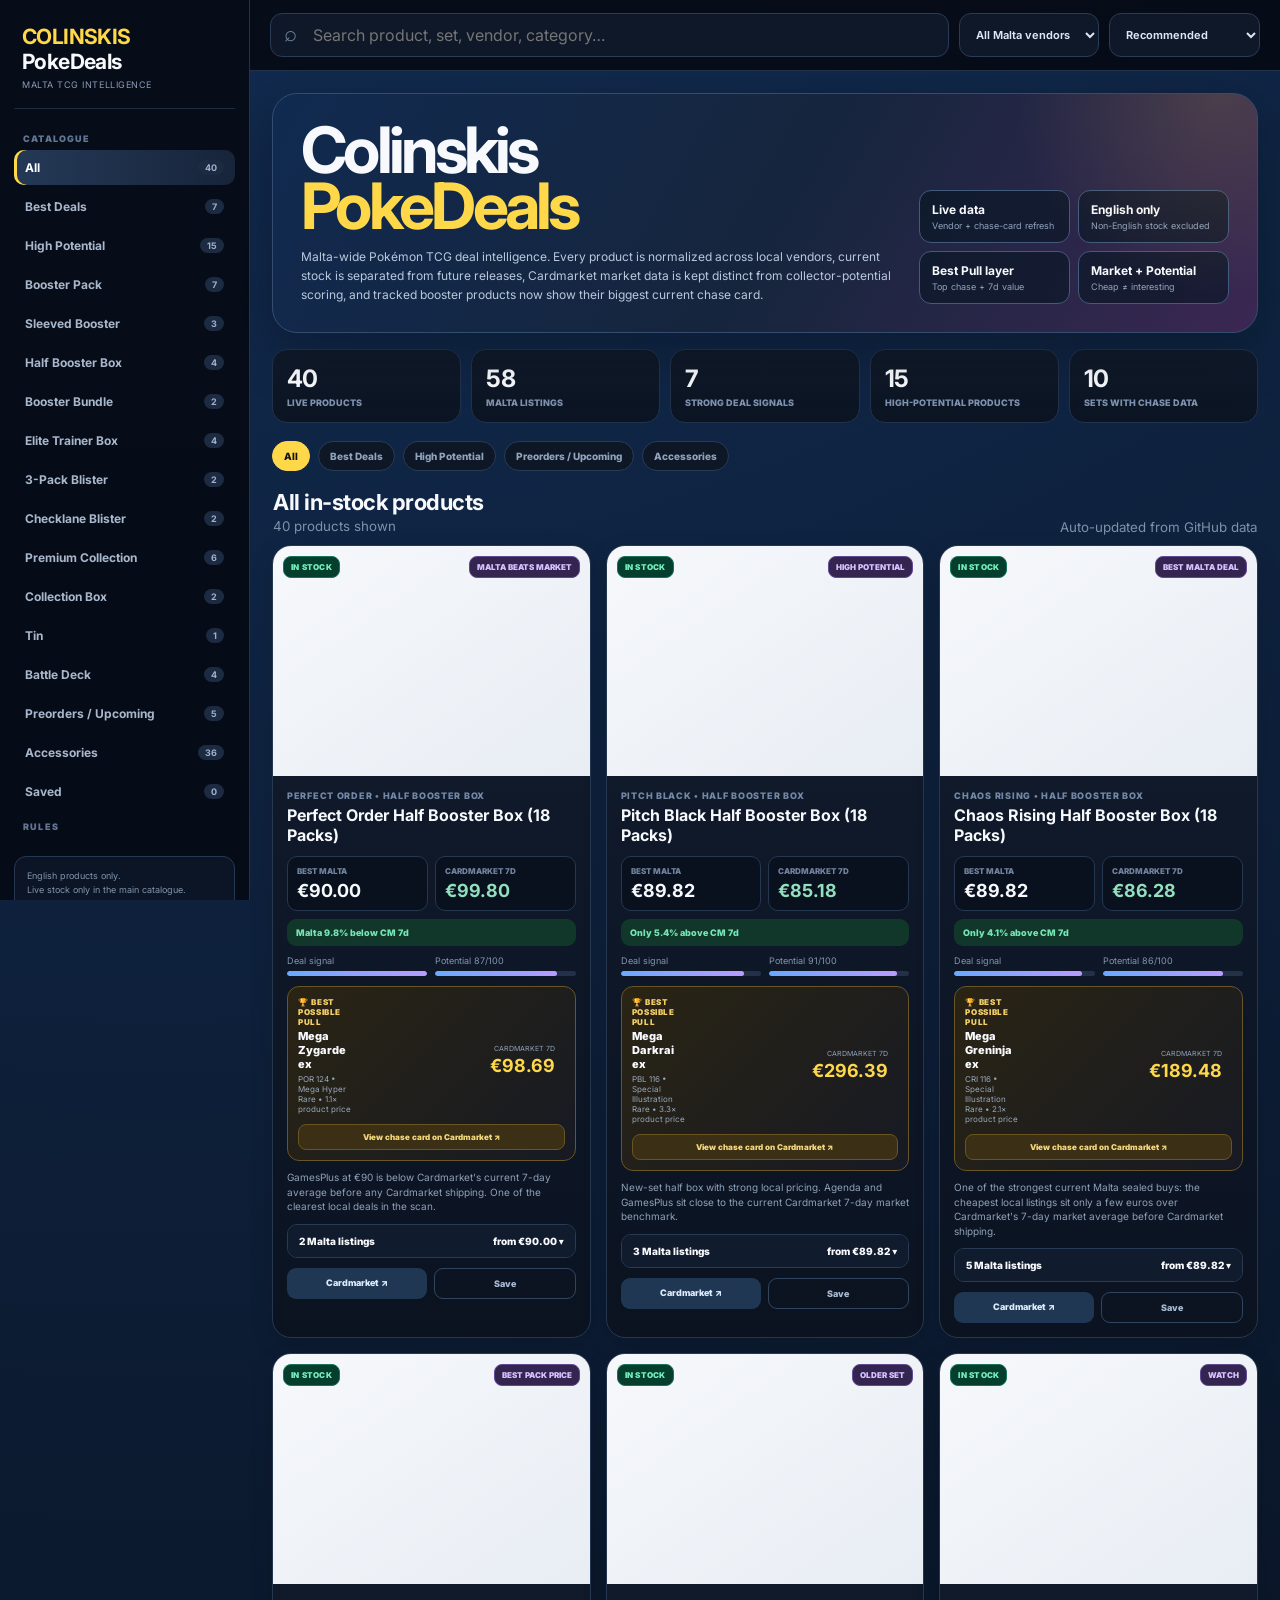
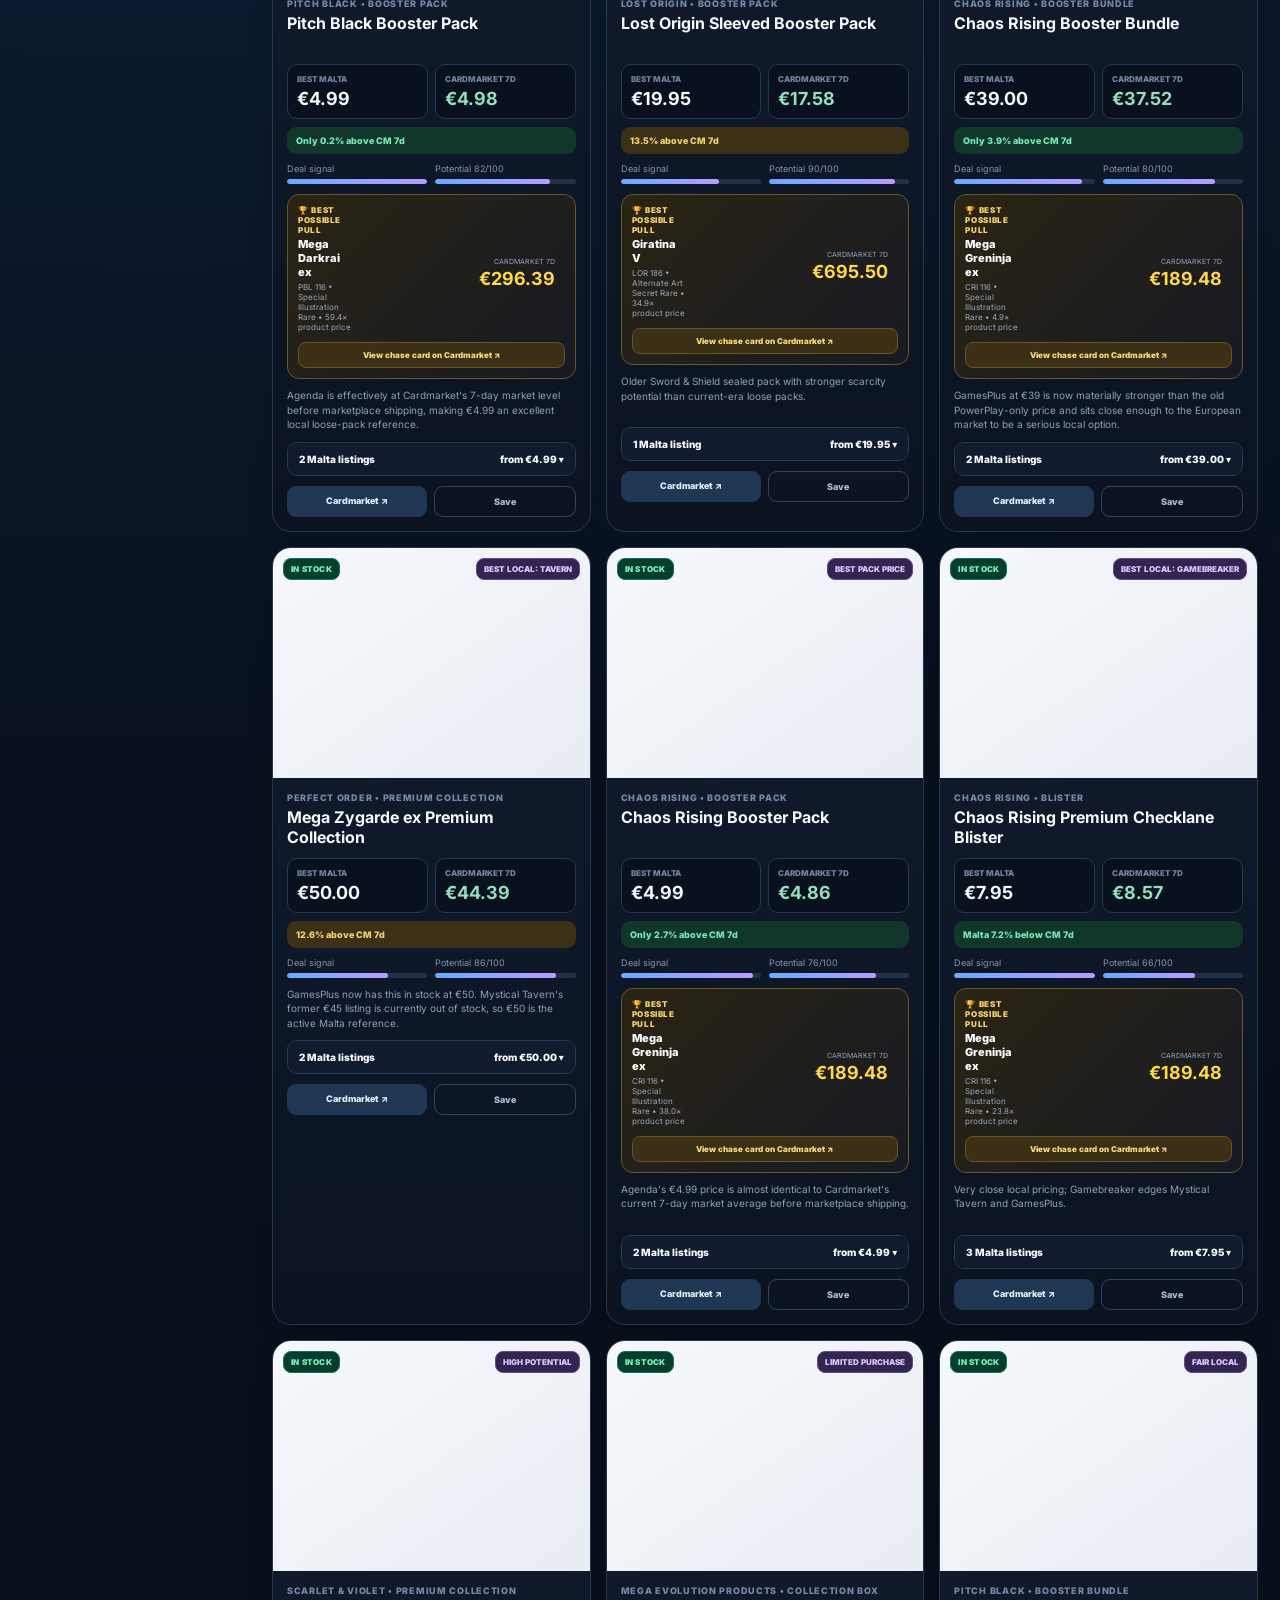
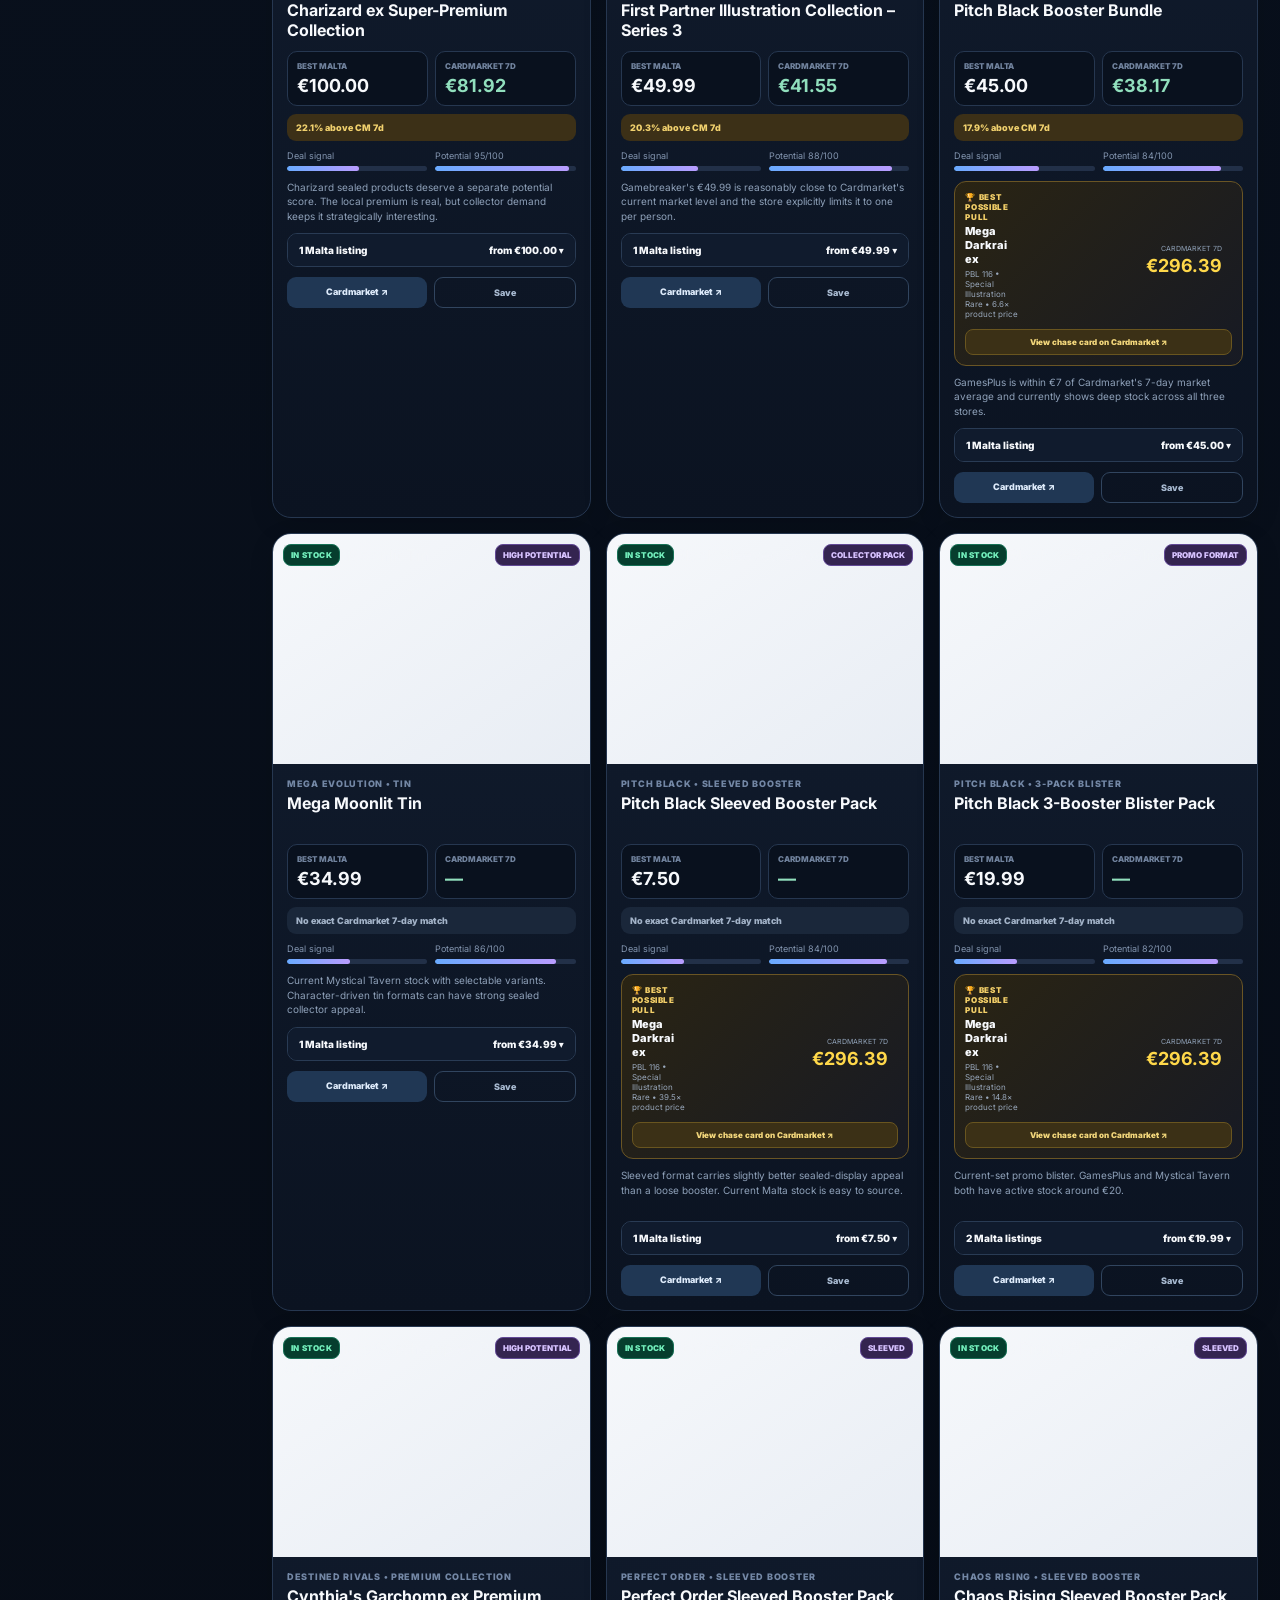
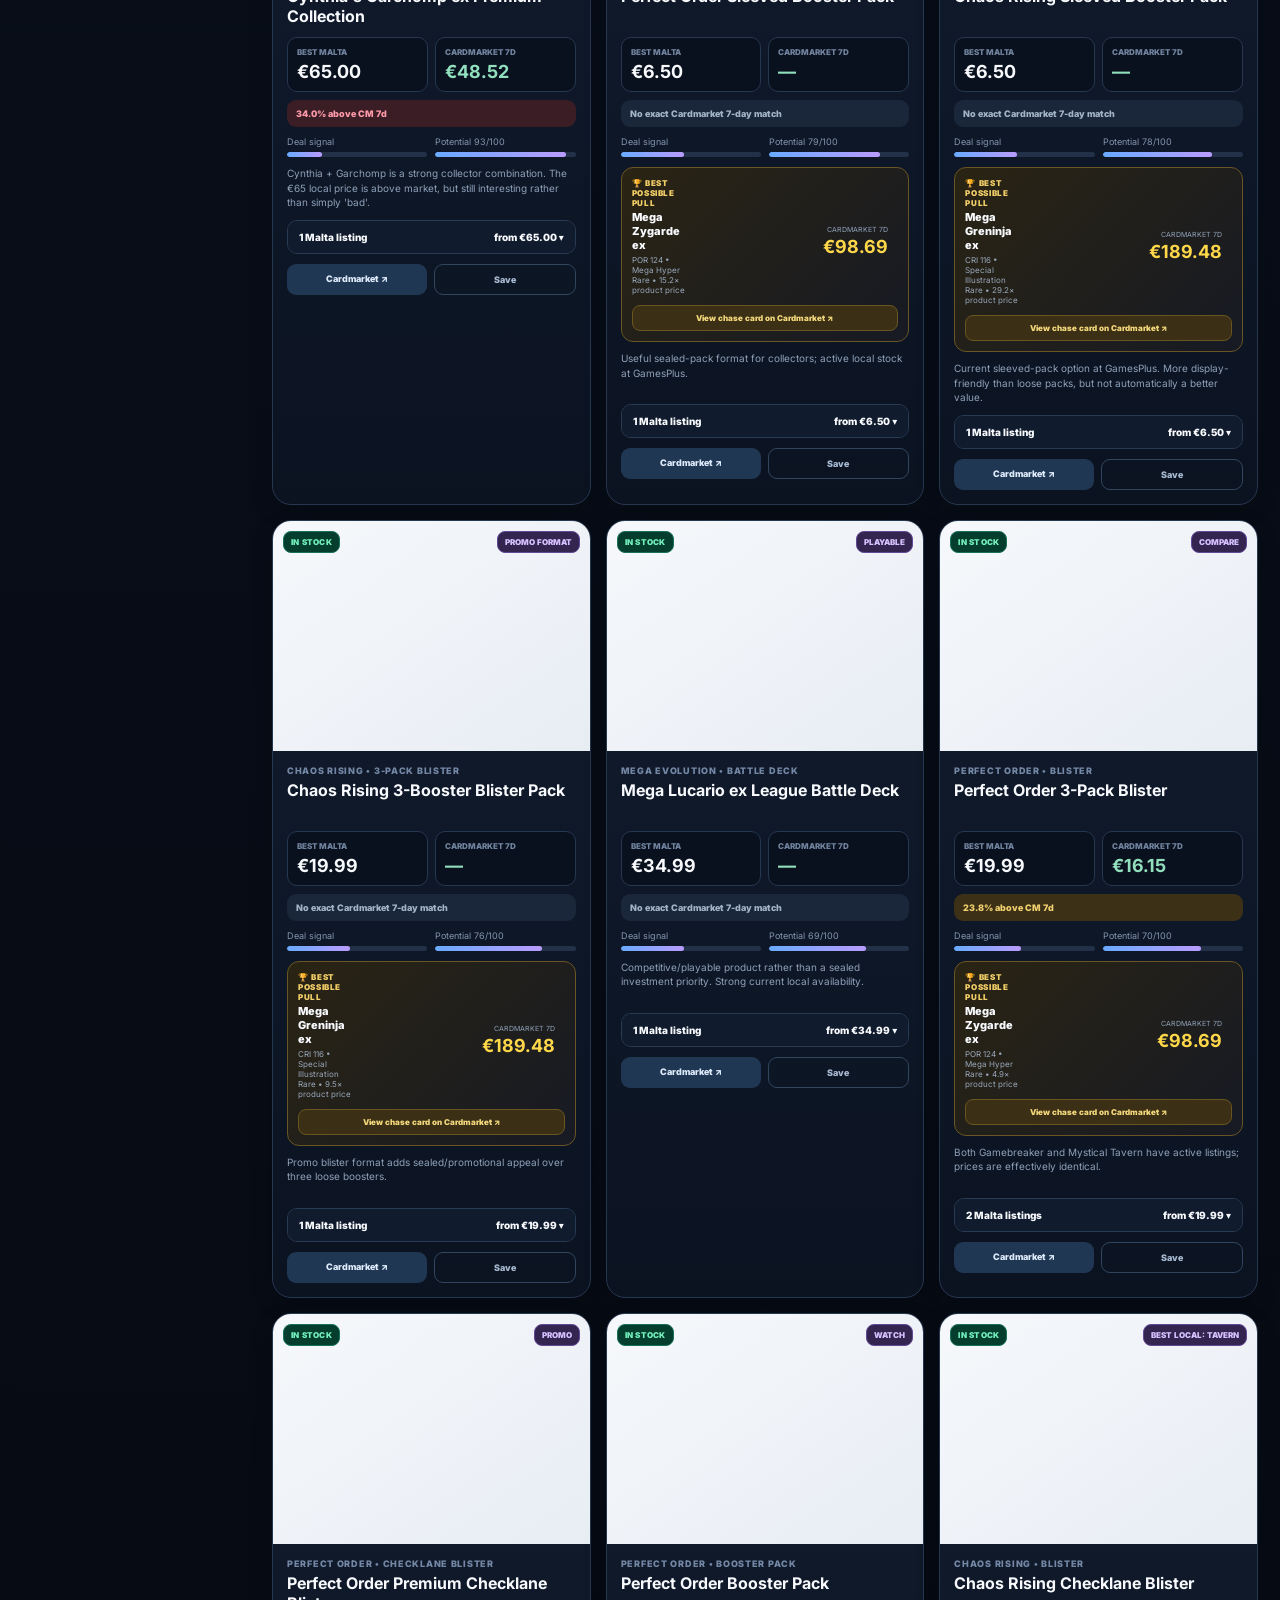
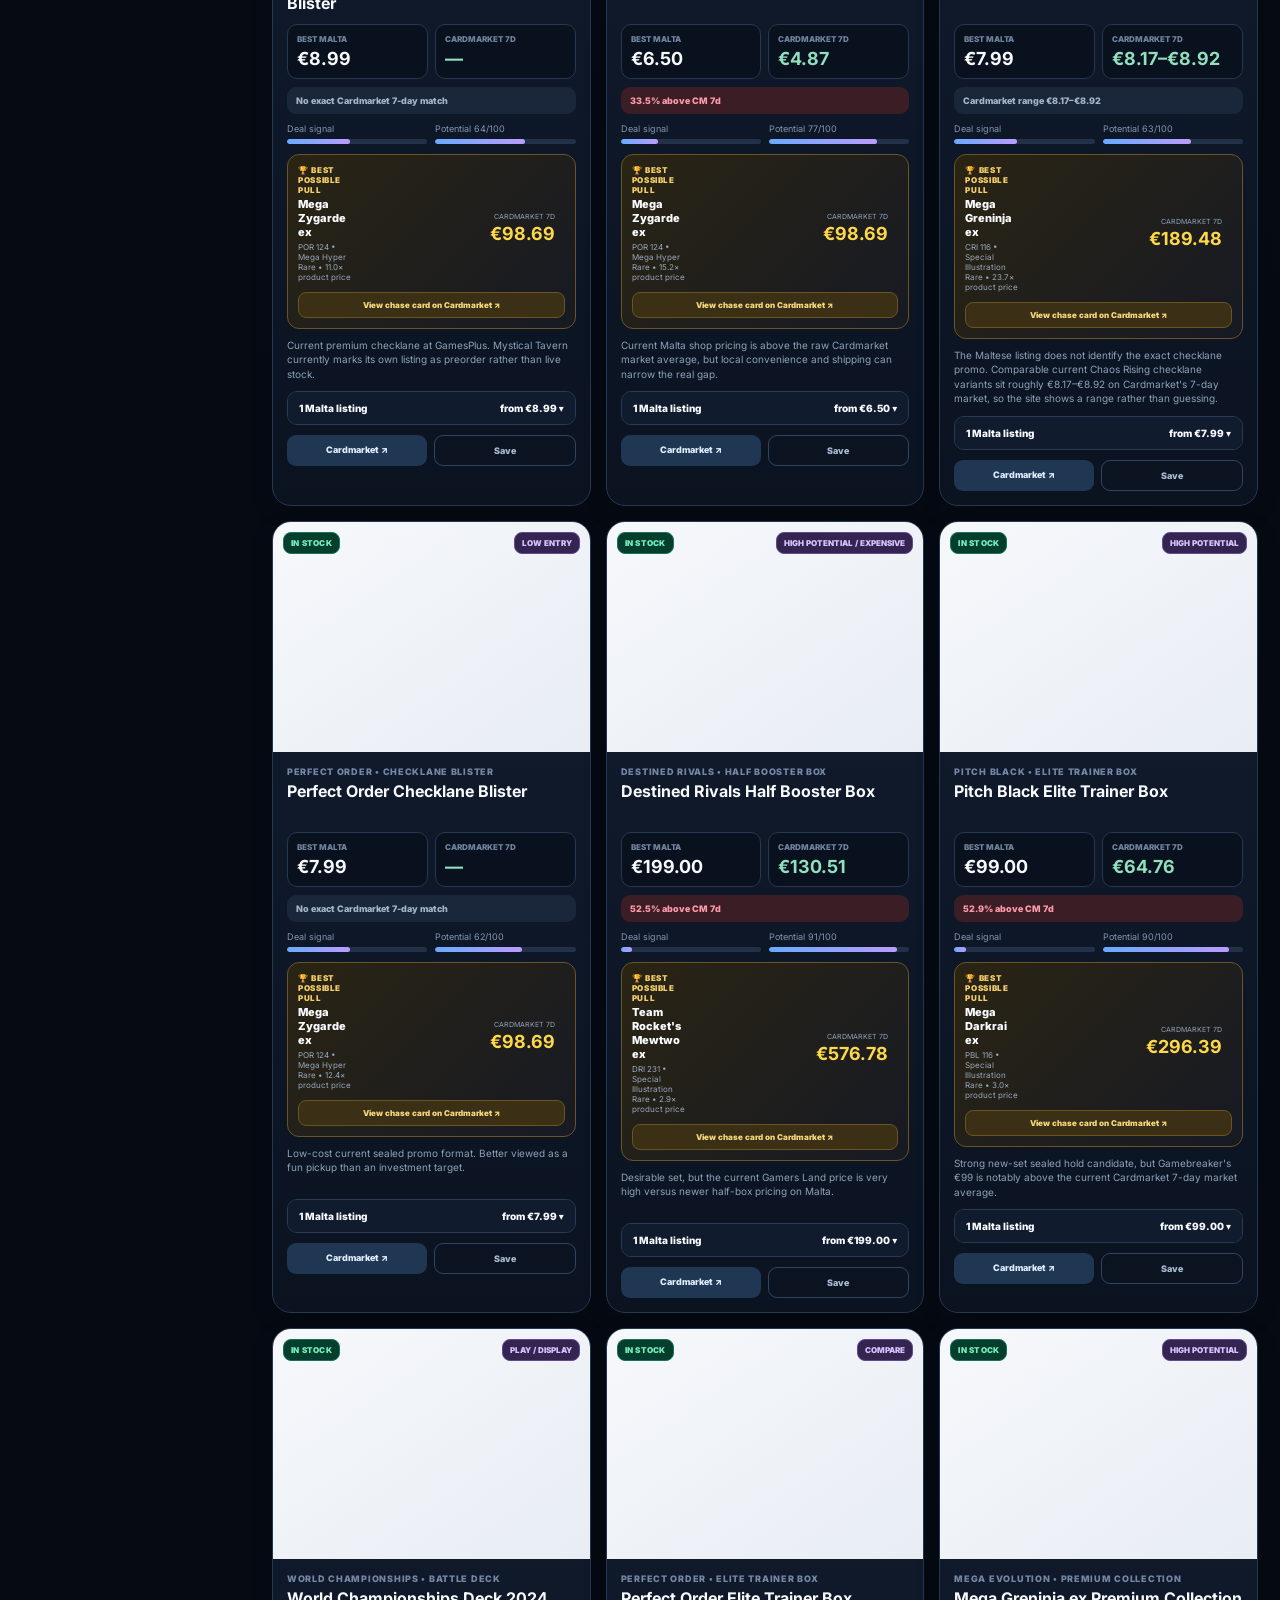
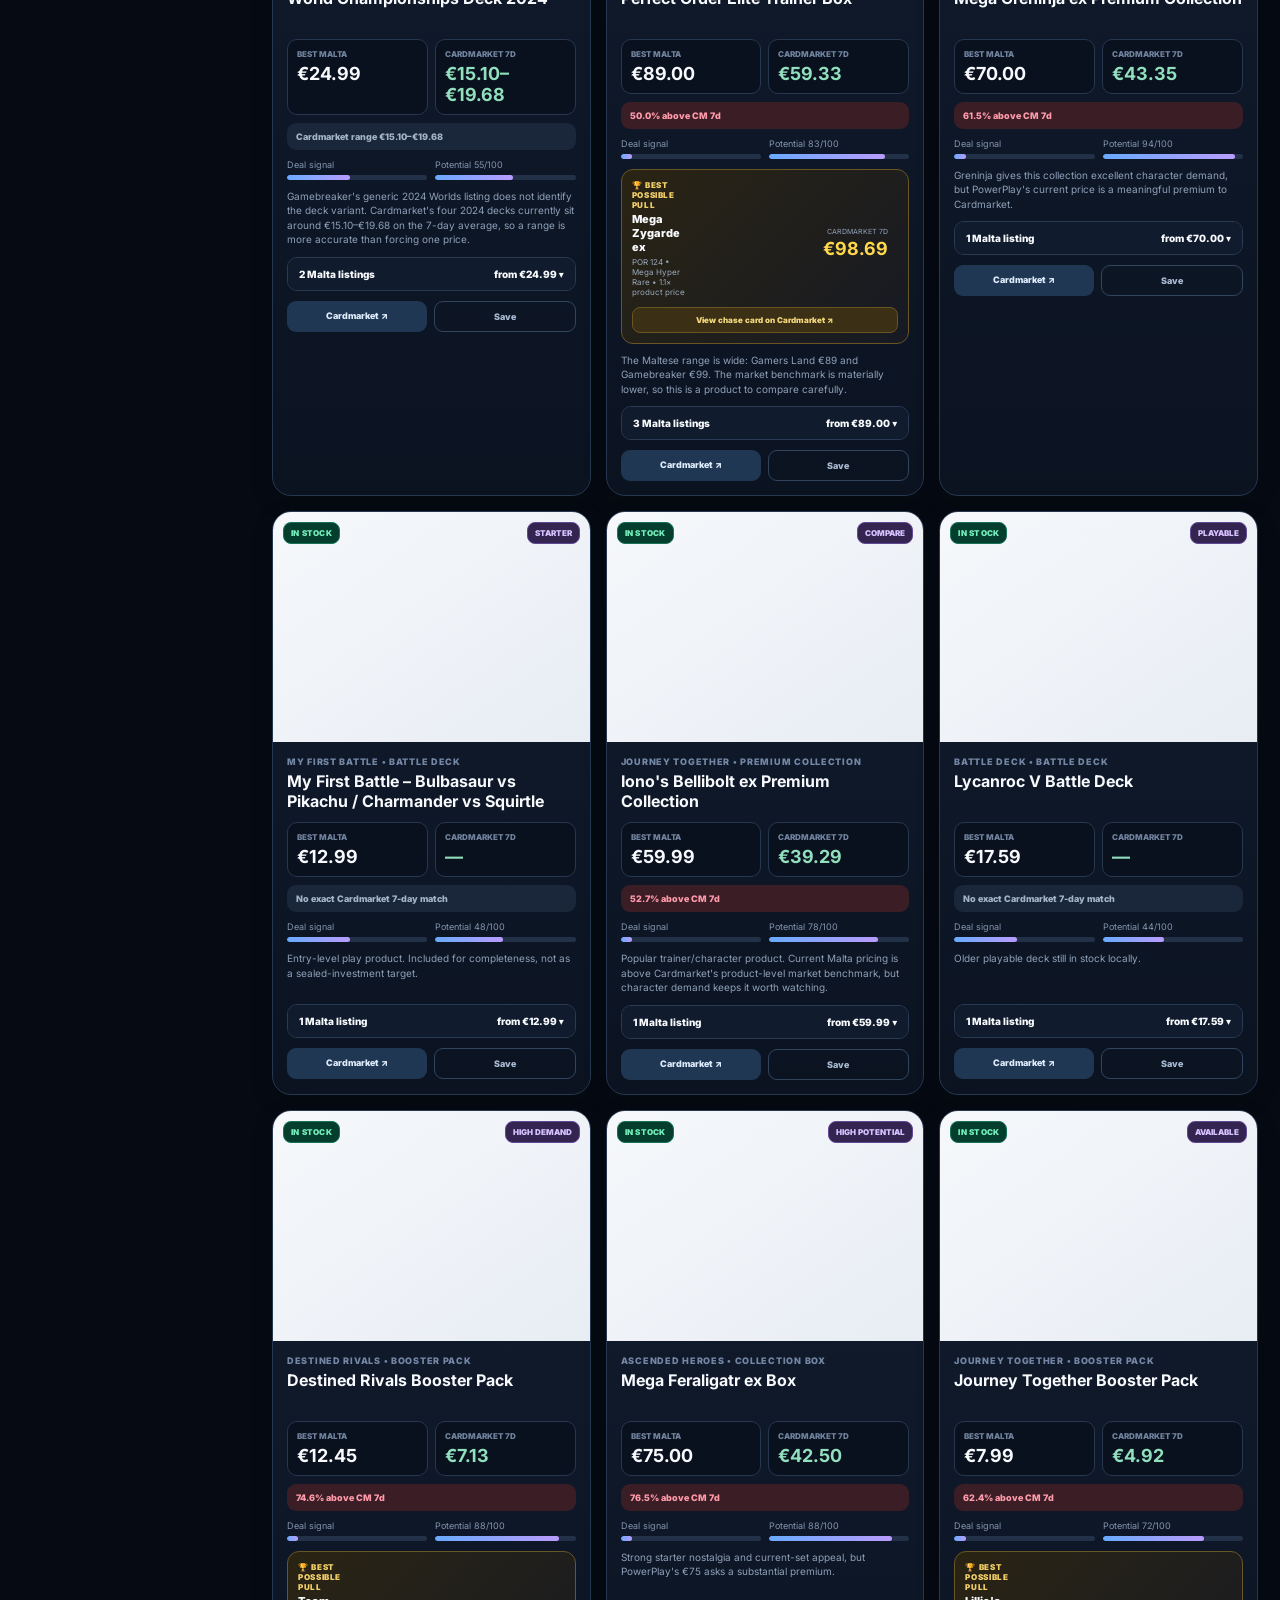
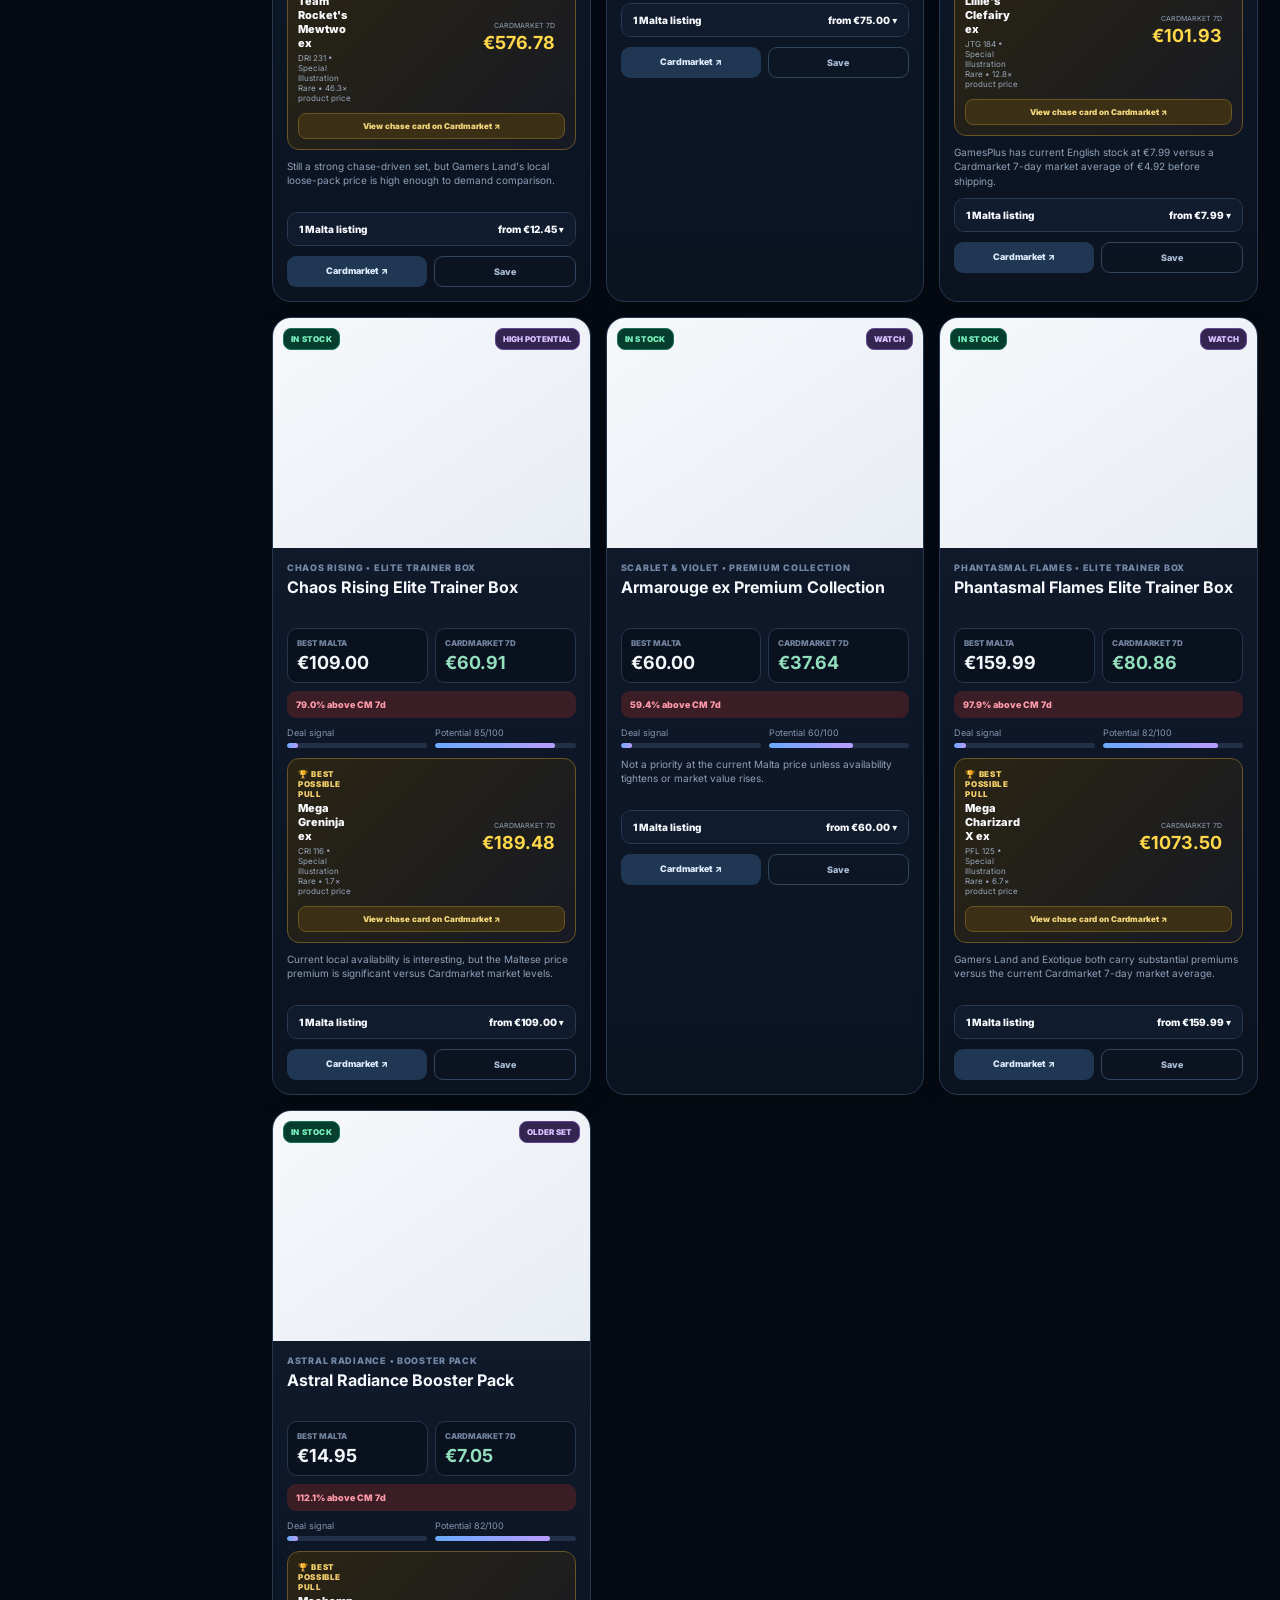
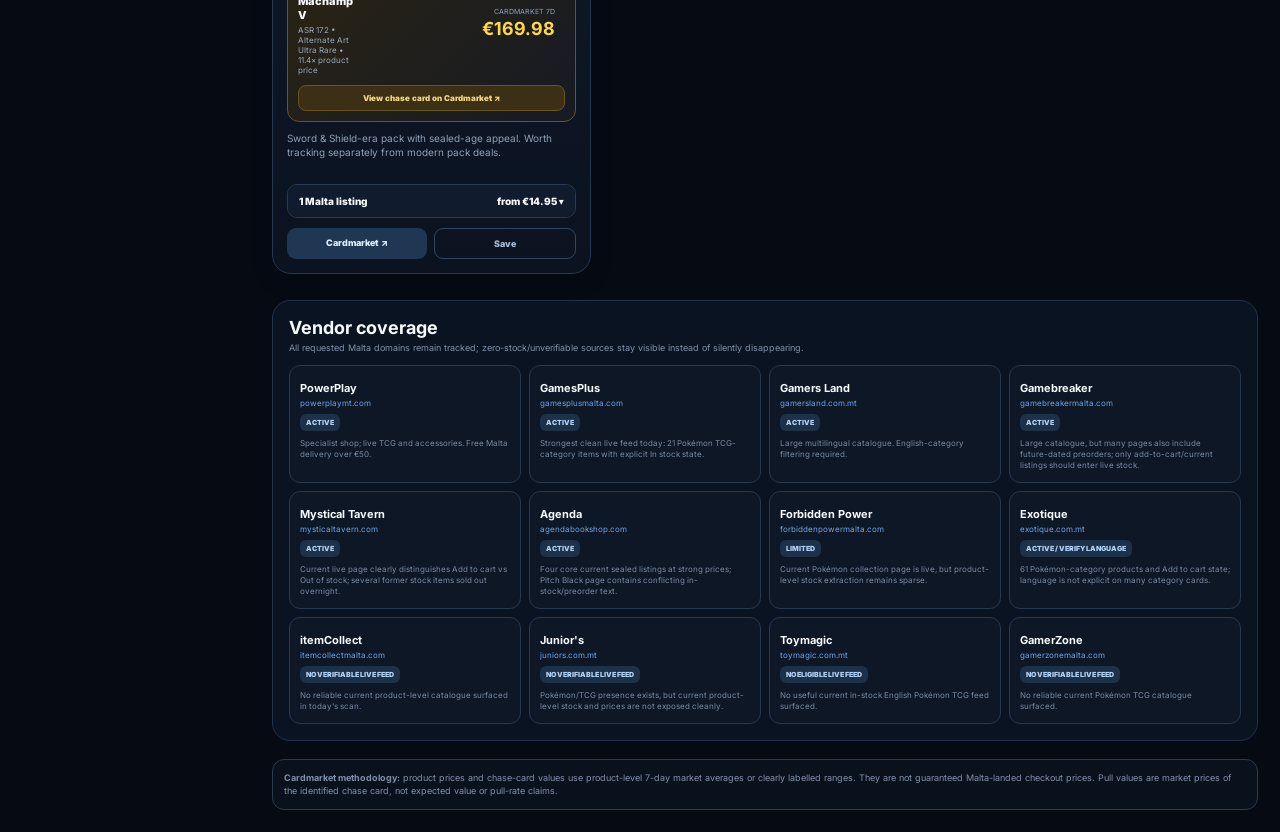
==== index.html @ d25a9edf "feat: show best pull and chase price on booster products" ====
<!doctype html>
<html lang="en">
<head>
<meta charset="utf-8">
<meta name="viewport" content="width=device-width,initial-scale=1">
<title>Colinskis PokeDeals — Ultimate Desktop</title>
<style>
@import url('https://fonts.googleapis.com/css2?family=Inter:wght@400;500;600;700;800;900&display=swap');
:root{
 --bg:#060a12;--panel:#0b1220;--panel2:#101a2b;--card:#101827;--card2:#0b1321;
 --line:#22324b;--line2:#304667;--txt:#f7f9fc;--muted:#8b9db7;
 --yellow:#ffd84a;--green:#46d69d;--red:#ff7185;--blue:#69aaff;--purple:#b99cff;
 --shadow:0 18px 55px rgba(0,0,0,.26)
}
*{box-sizing:border-box}
html{scroll-behavior:smooth}
body{margin:0;font-family:Inter,system-ui,sans-serif;color:var(--txt);background:radial-gradient(circle at 12% -10%,#153767 0,#09111e 27%,#060a12 62%);min-height:100vh}
a{color:inherit;text-decoration:none}button,input,select{font:inherit}
.app{display:grid;grid-template-columns:250px minmax(0,1fr);min-height:100vh}
.sidebar{position:sticky;top:0;height:100vh;background:rgba(7,12,22,.96);border-right:1px solid var(--line);padding:18px 14px;overflow:auto;z-index:30}
.logo{padding:6px 8px 18px;border-bottom:1px solid #1d2a40;margin-bottom:12px}.logo strong{font-size:21px;letter-spacing:-.6px}.logo strong b{color:var(--yellow)}.logo small{display:block;color:var(--muted);font-size:9px;margin-top:5px;letter-spacing:.06em;text-transform:uppercase}
.navlabel{font-size:9px;text-transform:uppercase;letter-spacing:.13em;color:#627694;font-weight:900;padding:12px 9px 6px}
.nav{display:flex;flex-direction:column;gap:4px}.nav button{border:0;background:transparent;color:#a8b7cb;padding:10px 11px;border-radius:10px;text-align:left;cursor:pointer;font-weight:700;font-size:12px;transition:.15s}.nav button:hover{background:#121e31;color:white}.nav button.active{background:linear-gradient(90deg,#243957,#17243a);color:white;box-shadow:inset 3px 0 var(--yellow)}.count{float:right;background:#1d2b42;padding:2px 7px;border-radius:999px;font-size:9px;color:#9eb2cf}
.sidefoot{margin-top:18px;padding:12px;border:1px solid #263851;background:#0b1525;border-radius:12px;font-size:9px;color:#8294ad;line-height:1.55}
.main{min-width:0}.topbar{position:sticky;top:0;z-index:25;display:flex;gap:10px;align-items:center;padding:13px 20px;background:rgba(6,10,18,.88);backdrop-filter:blur(18px);border-bottom:1px solid var(--line)}
.search{flex:1;position:relative;max-width:720px}.search:before{content:"⌕";position:absolute;left:14px;top:7px;font-size:22px;color:#7286a4}.search input{width:100%;height:44px;background:#0f1828;border:1px solid #293b57;border-radius:12px;color:white;padding:10px 14px 10px 42px;outline:none}.search input:focus{border-color:#4c6f9e;box-shadow:0 0 0 3px #29426155}
select{height:44px;background:#0f1828;border:1px solid #293b57;border-radius:12px;color:#dbe5f3;padding:0 12px;font-weight:650;font-size:11px}
.content{padding:22px;max-width:1650px;margin:auto}.hero{background:linear-gradient(120deg,#102a50,#16253d 52%,#3b2753);border:1px solid #344c70;border-radius:25px;padding:28px;box-shadow:var(--shadow);display:grid;grid-template-columns:1fr auto;gap:26px;align-items:end;overflow:hidden;position:relative}.hero:after{content:"";position:absolute;width:420px;height:420px;border-radius:50%;right:-170px;top:-210px;background:radial-gradient(circle,#ffd84a22 0,transparent 68%)}
.hero h1{font-size:clamp(38px,5vw,70px);line-height:.88;letter-spacing:-3.7px;margin:0}.hero h1 span{color:var(--yellow)}.hero p{max-width:760px;color:#b9c8dc;font-size:12px;line-height:1.6;margin:12px 0 0}.hero-badges{display:grid;grid-template-columns:1fr 1fr;gap:8px;min-width:310px}.herobadge{padding:11px 12px;border-radius:12px;border:1px solid #425b7c;background:#0a1525aa}.herobadge b{display:block;font-size:12px}.herobadge span{display:block;color:#90a3bd;font-size:9px;margin-top:3px}
.quick{display:grid;grid-template-columns:repeat(5,1fr);gap:10px;margin:16px 0}.q{background:linear-gradient(180deg,#101a2b,#0b1422);border:1px solid var(--line);border-radius:15px;padding:14px}.q b{font-size:24px;letter-spacing:-.6px}.q span{display:block;font-size:9px;text-transform:uppercase;font-weight:850;color:#7e91ad;margin-top:4px}
.filters{display:flex;gap:8px;align-items:center;flex-wrap:wrap;margin:18px 0 12px}.chip{border:1px solid #293b55;background:#0e1726;color:#91a4bf;border-radius:999px;padding:8px 11px;font-size:10px;font-weight:800;cursor:pointer}.chip.active{background:var(--yellow);border-color:var(--yellow);color:#121212}
.heading{display:flex;justify-content:space-between;align-items:end;margin:18px 1px 10px}.heading h2{margin:0;font-size:22px;letter-spacing:-.5px}.heading small{color:#7f91aa}.grid{display:grid;grid-template-columns:repeat(auto-fill,minmax(290px,1fr));gap:15px}
.card{background:linear-gradient(180deg,#111c2e,#0b1321);border:1px solid #263750;border-radius:19px;overflow:hidden;box-shadow:0 7px 25px rgba(0,0,0,.12);transition:.18s transform,.18s border-color}.card:hover{transform:translateY(-4px);border-color:#476183}
.art{height:230px;background:linear-gradient(145deg,#f6f8fb,#e8edf4);display:flex;align-items:center;justify-content:center;position:relative;overflow:hidden}.art img{width:100%;height:100%;object-fit:contain;padding:11px;transition:.2s transform}.card:hover .art img{transform:scale(1.025)}
.stock{position:absolute;left:10px;top:10px;background:#063e2e;color:#73efbc;border:1px solid #187257;padding:5px 7px;border-radius:8px;font-size:8px;font-weight:900;letter-spacing:.03em}.tag{position:absolute;right:10px;top:10px;background:#342450;color:#d7c2ff;border:1px solid #624996;padding:5px 7px;border-radius:8px;font-size:8px;font-weight:900;text-transform:uppercase}
.body{padding:14px}.eyebrow{font-size:9px;text-transform:uppercase;letter-spacing:.08em;color:#7387a5;font-weight:850}.card h3{font-size:16px;line-height:1.24;margin:5px 0 10px;min-height:40px}.prices{display:grid;grid-template-columns:1fr 1fr;gap:7px}.pbox{border:1px solid #263750;background:#09111e;border-radius:10px;padding:9px}.pbox span{display:block;color:#71839e;font-size:8px;text-transform:uppercase;font-weight:850}.pbox b{display:block;margin-top:4px;font-size:18px}.pbox b.cm{color:#91dfbd}
.delta{margin-top:8px;border-radius:9px;padding:8px 9px;font-size:9px;font-weight:850}.good{background:#10372a;color:#76e6b5}.warn{background:#3c3017;color:#f1d16e}.bad{background:#3a1d25;color:#ff9aaa}.neutral{background:#1a273a;color:#a3b3c8}
.scoreline{display:grid;grid-template-columns:1fr 1fr;gap:8px;margin-top:9px}.score{font-size:9px;color:#8395af}.meter{height:5px;background:#223048;border-radius:999px;margin-top:5px;overflow:hidden}.meter i{display:block;height:100%;background:linear-gradient(90deg,#69aaff,#b99cff);border-radius:999px}.why{color:#8ea0b8;font-size:10px;line-height:1.45;margin-top:9px;min-height:43px}
.pullbox{margin-top:10px;border:1px solid #6a5524;background:linear-gradient(135deg,#2a2413,#171a24);border-radius:12px;padding:10px;display:grid;grid-template-columns:54px 1fr auto;gap:10px;align-items:center}.pullbox img{width:54px;height:72px;object-fit:contain;border-radius:7px;background:#f5f5f5}.pullbox .plabel{font-size:8px;color:#f3cf69;text-transform:uppercase;font-weight:900;letter-spacing:.08em}.pullbox .pname{font-size:11px;font-weight:850;margin-top:2px}.pullbox .pmeta{font-size:8px;color:#9aa9bd;margin-top:3px}.pullbox .pvalue{text-align:right}.pullbox .pvalue b{display:block;font-size:18px;color:#ffd84a}.pullbox .pvalue span{font-size:7px;color:#8fa0b6;text-transform:uppercase}.pullbox a{grid-column:1/-1;background:#3b3016;border:1px solid #69551f;color:#f2d67b;padding:7px 9px;border-radius:8px;text-align:center;font-size:8px;font-weight:900}
details{margin-top:10px;border:1px solid #293b54;border-radius:10px;overflow:hidden}summary{cursor:pointer;list-style:none;background:#101b2d;padding:10px 11px;display:flex;justify-content:space-between;font-size:10px;font-weight:850}summary::-webkit-details-marker{display:none}.offers{padding:5px}.offer{display:grid;grid-template-columns:1fr auto;gap:9px;padding:9px;border-bottom:1px solid #213047}.offer:last-child{border:0}.offer b{font-size:11px}.meta,.note{font-size:8px;line-height:1.4;margin-top:3px}.meta{color:#778aa7}.note{color:#d8b971}.oprice{text-align:right}.oprice strong{font-size:14px}.oprice a{display:block;color:#82b8ff;font-size:8px;margin-top:4px}
.actions{display:flex;gap:7px;margin-top:10px}.actions a,.actions button{flex:1;border-radius:9px;padding:9px;text-align:center;font-size:9px;font-weight:850}.actions a{background:#203754;color:#deebfb}.actions button{border:1px solid #31455f;background:transparent;color:#a9bbd2;cursor:pointer}.actions button.saved{border-color:#e0bc4a;color:#ffd84a;background:#403515}.empty{grid-column:1/-1;padding:50px;border:1px dashed #354762;border-radius:16px;text-align:center;color:#8395ad}
.accessory-card{border-color:#2b486a}.accprice{font-size:25px;font-weight:900;margin:6px 0}.preorder-card{border-color:#5a4821;background:linear-gradient(180deg,#1e1a11,#0d1420)}.release{background:#3a3017;border:1px solid #6e5921;color:#f7d977;border-radius:9px;padding:8px 9px;font-size:9px;font-weight:850;margin-top:7px}.vendorpanel{margin-top:26px;border:1px solid var(--line);border-radius:18px;padding:16px;background:#0a1321}.vendorpanel h2{margin:0 0 4px;font-size:18px}.vendorpanel>p{margin:0;color:#7f91aa;font-size:9px}.vendorgrid{display:grid;grid-template-columns:repeat(4,1fr);gap:8px;margin-top:12px}.vendor{border:1px solid #273851;border-radius:11px;padding:10px;background:#0d1726}.vendor b{font-size:11px}.vendor .domain{font-size:8px;color:#6fa6e8;margin-top:2px}.vendor .status{display:inline-block;margin-top:6px;padding:4px 6px;border-radius:6px;background:#1d3149;color:#afd0f5;font-size:7px;font-weight:900;text-transform:uppercase}.vendor p{font-size:8px;line-height:1.42;color:#798ba5;margin:7px 0 0}.disclaimer{margin:18px 0 0;border:1px solid #2b3b52;border-radius:12px;background:#09111d;padding:11px;color:#7f90a8;font-size:9px;line-height:1.5}
@media(max-width:1150px){.app{grid-template-columns:215px 1fr}.quick{grid-template-columns:repeat(3,1fr)}.vendorgrid{grid-template-columns:repeat(3,1fr)}.hero{grid-template-columns:1fr}.hero-badges{min-width:0}}@media(max-width:820px){.app{grid-template-columns:1fr}.sidebar{display:none}.content{padding:12px}.topbar{padding:10px 12px}.quick{grid-template-columns:repeat(2,1fr)}.vendorgrid{grid-template-columns:1fr 1fr}}
</style>
</head>
<body>
<div class="app"><aside class="sidebar"><div class="logo"><strong><b>COLINSKIS</b> PokeDeals</strong><small>Malta TCG intelligence</small></div><div class="navlabel">Catalogue</div><div class="nav" id="sideNav"></div><div class="navlabel">Rules</div><div class="sidefoot">English products only.<br>Live stock only in the main catalogue.<br>Preorders stay separate.<br>Cardmarket uses product-level market benchmarks, not invented Malta-landed checkout prices.</div></aside>
<div class="main"><header class="topbar"><div class="search"><input id="search" placeholder="Search product, set, vendor, category…"></div><select id="vendorFilter"><option value="All">All Malta vendors</option></select><select id="sort"><option value="recommended">Recommended</option><option value="deal">Best vs Cardmarket</option><option value="potential">Highest potential</option><option value="cheap">Lowest Malta price</option><option value="vendors">Most local listings</option></select></header>
<main class="content"><section class="hero"><div><h1>Colinskis<br><span>PokeDeals</span></h1><p>Malta-wide Pokémon TCG deal intelligence. Every product is normalized across local vendors, current stock is separated from future releases, Cardmarket market data is kept distinct from collector-potential scoring, and tracked booster products now show their biggest current chase card.</p></div><div class="hero-badges"><div class="herobadge"><b>Live data</b><span>Vendor + chase-card refresh</span></div><div class="herobadge"><b>English only</b><span>Non-English stock excluded</span></div><div class="herobadge"><b>Best Pull layer</b><span>Top chase + 7d value</span></div><div class="herobadge"><b>Market + Potential</b><span>Cheap ≠ interesting</span></div></div></section>
<section class="quick" id="quick"></section><div class="filters" id="quickFilters"></div><div class="heading"><div><h2 id="heading">All in-stock products</h2><small id="count"></small></div><small>Auto-updated from GitHub data</small></div><section class="grid" id="grid"></section><section class="vendorpanel"><h2>Vendor coverage</h2><p>All requested Malta domains remain tracked; zero-stock/unverifiable sources stay visible instead of silently disappearing.</p><div class="vendorgrid" id="vendors"></div></section><div class="disclaimer"><b>Cardmarket methodology:</b> product prices and chase-card values use product-level 7-day market averages or clearly labelled ranges. They are not guaranteed Malta-landed checkout prices. Pull values are market prices of the identified chase card, not expected value or pull-rate claims.</div></main></div></div>
<script>
let products=[];let preorders=[];let accessories=[];let vendors=[];let catalogGeneratedAt=null;let pulls={};let view='All', saved=new Set(JSON.parse(localStorage.getItem('colinskiSavedDesktop')||'[]'));
const catOrder=['All','Best Deals','High Potential','Booster Pack','Sleeved Booster','Half Booster Box','Booster Bundle','Elite Trainer Box','3-Pack Blister','Checklane Blister','Premium Collection','Collection Box','Tin','Battle Deck','Preorders / Upcoming','Accessories','Saved'];
const minPrice=p=>Math.min(...p.listings.map(x=>x.price));const delta=p=>p.cm==null?null:(minPrice(p)/p.cm-1)*100;const activeVendorCount=()=>new Set(products.flatMap(p=>p.listings.map(x=>x.store))).size;
function categoryCount(c){if(c==='All')return products.length;if(c==='Best Deals')return products.filter(p=>delta(p)!=null&&delta(p)<=10).length;if(c==='High Potential')return products.filter(p=>p.potential>=85).length;if(c==='Preorders / Upcoming')return preorders.length;if(c==='Accessories')return accessories.length;if(c==='Saved')return saved.size;return products.filter(p=>p.type===c).length;}
function buildNav(){document.getElementById('sideNav').innerHTML=catOrder.map(c=>`<button class="${c===view?'active':''}" data-view="${c}">${c}<span class="count">${categoryCount(c)}</span></button>`).join('');document.querySelectorAll('#sideNav button').forEach(b=>b.onclick=()=>{view=b.dataset.view;buildNav();render();});}
function buildVendors(){const names=[...new Set(products.flatMap(p=>p.listings.map(x=>x.store)))].sort();const sel=document.getElementById('vendorFilter');sel.innerHTML='<option value="All">All Malta vendors</option>'+names.map(n=>`<option>${n}</option>`).join('');document.getElementById('vendors').innerHTML=vendors.map(v=>`<div class="vendor"><b>${v.name}</b><div class="domain">${v.domain}</div><span class="status">${v.status}</span><p>${v.note}</p></div>`).join('');}
function quickStats(){const strong=products.filter(p=>delta(p)!=null&&delta(p)<=10).length;const high=products.filter(p=>p.potential>=85).length;const listings=products.reduce((n,p)=>n+p.listings.length,0);document.getElementById('quick').innerHTML=`<div class="q"><b>${products.length}</b><span>Live products</span></div><div class="q"><b>${listings}</b><span>Malta listings</span></div><div class="q"><b>${strong}</b><span>Strong deal signals</span></div><div class="q"><b>${high}</b><span>High-potential products</span></div><div class="q"><b>${Object.keys(pulls).length}</b><span>Sets with chase data</span></div>`;document.getElementById('quickFilters').innerHTML=['All','Best Deals','High Potential','Preorders / Upcoming','Accessories'].map(x=>`<button class="chip ${view===x?'active':''}" data-q="${x}">${x}</button>`).join('');document.querySelectorAll('[data-q]').forEach(b=>b.onclick=()=>{view=b.dataset.q;buildNav();render();});}
function filterProducts(){let a=[...products];if(view==='Best Deals')a=a.filter(p=>delta(p)!=null&&delta(p)<=10);else if(view==='High Potential')a=a.filter(p=>p.potential>=85);else if(!['All','Saved'].includes(view))a=a.filter(p=>p.type===view);if(view==='Saved')a=a.filter(p=>saved.has(p.id));const v=document.getElementById('vendorFilter').value;if(v!=='All')a=a.filter(p=>p.listings.some(o=>o.store===v));const q=document.getElementById('search').value.toLowerCase().trim();if(q)a=a.filter(p=>(p.name+' '+p.set+' '+p.type+' '+p.listings.map(o=>o.store).join(' ')).toLowerCase().includes(q));const s=document.getElementById('sort').value;a.sort((x,y)=>{if(s==='deal')return (delta(x)??999)-(delta(y)??999);if(s==='potential')return y.potential-x.potential;if(s==='cheap')return minPrice(x)-minPrice(y);if(s==='vendors')return y.listings.length-x.listings.length;return (y.potential-(delta(y)??20))-(x.potential-(delta(x)??20));});return a;}
function dClass(d){if(d==null)return'neutral';if(d<=10)return'good';if(d<=25)return'warn';return'bad'}
function dText(p){if(p.cmrange)return`Cardmarket range €${p.cmrange[0].toFixed(2)}–€${p.cmrange[1].toFixed(2)}`;const d=delta(p);if(d==null)return'No exact Cardmarket 7-day match';if(d<0)return`Malta ${Math.abs(d).toFixed(1)}% below CM 7d`;if(d<=10)return`Only ${d.toFixed(1)}% above CM 7d`;return`${d.toFixed(1)}% above CM 7d`;}
function pullEligible(p){return ['Booster Pack','Sleeved Booster','Half Booster Box','Booster Box','Booster Bundle','Elite Trainer Box','3-Pack Blister','Checklane Blister','Blister'].includes(p.type);}
function pullBox(p){const x=pulls[p.set];if(!x||!pullEligible(p))return '';const multiple=minPrice(p)>0?x.price7d/minPrice(p):null;return `<div class="pullbox"><img src="${x.img}" alt="${x.card}" loading="lazy" onerror="this.style.display='none'"><div><div class="plabel">🏆 Best possible pull</div><div class="pname">${x.card}</div><div class="pmeta">${x.number} • ${x.rarity||'Chase card'}${multiple?` • ${multiple.toFixed(1)}× product price`:''}</div></div><div class="pvalue"><span>Cardmarket 7d</span><b>€${x.price7d.toFixed(2)}</b></div><a href="${x.url}" target="_blank">View chase card on Cardmarket ↗</a></div>`;}
function card(p){const mp=minPrice(p),d=delta(p);const cm=p.cm!=null?`€${p.cm.toFixed(2)}`:p.cmrange?`€${p.cmrange[0].toFixed(2)}–€${p.cmrange[1].toFixed(2)}`:'—';return `<article class="card"><div class="art"><img src="${p.img}" alt="${p.name}" loading="lazy" onerror="this.style.opacity=.15"><span class="stock">IN STOCK</span><span class="tag">${p.tag||'Tracked'}</span></div><div class="body"><div class="eyebrow">${p.set} • ${p.type}</div><h3>${p.name}</h3><div class="prices"><div class="pbox"><span>Best Malta</span><b>€${mp.toFixed(2)}</b></div><div class="pbox"><span>Cardmarket 7d</span><b class="cm">${cm}</b></div></div><div class="delta ${dClass(d)}">${dText(p)}</div><div class="scoreline"><div class="score">Deal signal<div class="meter"><i style="width:${Math.max(8,Math.min(100,d==null?45:100-Math.max(-20,d)*2.2))}%"></i></div></div><div class="score">Potential ${p.potential}/100<div class="meter"><i style="width:${p.potential}%"></i></div></div></div>${pullBox(p)}<div class="why">${p.why||''}</div><details><summary><span>${p.listings.length} Malta listing${p.listings.length!==1?'s':''}</span><span>from €${mp.toFixed(2)} ▾</span></summary><div class="offers">${p.listings.slice().sort((a,b)=>a.price-b.price).map((o,i)=>`<div class="offer"><div><b>${i===0?'★ ':''}${o.store}</b><div class="meta">${o.ship||''}</div>${o.note?`<div class="note">${o.note}</div>`:''}</div><div class="oprice"><strong>€${o.price.toFixed(2)}</strong><a href="${o.url}" target="_blank">Open vendor ↗</a></div></div>`).join('')}</div></details><div class="actions">${p.cmurl?`<a href="${p.cmurl}" target="_blank">Cardmarket ↗</a>`:'<a style="opacity:.45">CM pending</a>'}<button class="${saved.has(p.id)?'saved':''}" onclick="toggleSave('${p.id}')">${saved.has(p.id)?'Saved':'Save'}</button></div></div></article>`;}
function preorderCard(p){const mp=p.listings.length?Math.min(...p.listings.map(x=>x.price)):null;return `<article class="card preorder-card"><div class="art"><img src="${p.img}" alt="${p.name}" loading="lazy" onerror="this.style.opacity=.18"><span class="stock" style="background:#4b3a12;color:#f6db79;border-color:#7a611d">UPCOMING</span><span class="tag">${p.interest}</span></div><div class="body"><div class="eyebrow">${p.set} • ${p.type}</div><h3>${p.name}</h3><div class="release">Release: ${p.release}</div><div class="why">${p.why}</div>${p.listings.length?`<details open><summary><span>Malta preorder / allocation</span><span>from €${mp.toFixed(2)} ▾</span></summary><div class="offers">${p.listings.map(o=>`<div class="offer"><div><b>${o.store}</b>${o.note?`<div class="note">${o.note}</div>`:''}</div><div class="oprice"><strong>€${o.price.toFixed(2)}</strong><a href="${o.url}" target="_blank">Open ↗</a></div></div>`).join('')}</div></details>`:`<div class="delta neutral">No verified Malta preorder surfaced yet — watch target.</div>`}<div class="actions"><a href="${p.official}" target="_blank">Official / source ↗</a><button onclick="toggleSave('${p.id}')">Watch</button></div></div></article>`;}
function accessoryCard(a){return `<article class="card accessory-card"><div class="art"><img src="${a.img}" alt="${a.name}" loading="lazy" onerror="this.style.opacity=.18"><span class="stock" style="background:#17375d;color:#a7cfff;border-color:#315f91">ACCESSORY</span><span class="tag">${a.type}</span></div><div class="body"><div class="eyebrow">${a.store} • In stock</div><h3>${a.name}</h3><div class="accprice">€${a.price.toFixed(2)}</div><div class="why">${a.note||''}</div>${a.other?`<details><summary><span>Other Malta listing</span><span>▾</span></summary><div class="offers">${a.other.map(o=>`<div class="offer"><div><b>${o.store}</b></div><div class="oprice"><strong>€${o.price.toFixed(2)}</strong><a href="${o.url}" target="_blank">Open ↗</a></div></div>`).join('')}</div></details>`:''}<div class="actions"><a href="${a.url}" target="_blank">Open vendor ↗</a><button onclick="toggleSave('${a.id}')">${saved.has(a.id)?'Saved':'Save'}</button></div></div></article>`;}
function render(){quickStats();let arr=[];if(view==='Preorders / Upcoming'){arr=preorders;document.getElementById('heading').textContent='Preorders / Upcoming';document.getElementById('count').textContent=`${arr.length} tracked upcoming products`;document.getElementById('grid').innerHTML=arr.map(preorderCard).join('')||'<div class="empty">No current preorder targets.</div>';return;}if(view==='Accessories'){arr=accessories;const q=document.getElementById('search').value.toLowerCase().trim(),v=document.getElementById('vendorFilter').value;if(q)arr=arr.filter(a=>(a.name+' '+a.type+' '+a.store).toLowerCase().includes(q));if(v!=='All')arr=arr.filter(a=>a.store===v||(a.other||[]).some(x=>x.store===v));arr=arr.slice().sort((a,b)=>a.price-b.price);document.getElementById('heading').textContent='Pokémon TCG Accessories';document.getElementById('count').textContent=`${arr.length} verified accessory listings`;document.getElementById('grid').innerHTML=arr.map(accessoryCard).join('')||'<div class="empty">No accessories match your filters.</div>';return;}arr=filterProducts();document.getElementById('heading').textContent=view==='All'?'All in-stock products':view;document.getElementById('count').textContent=`${arr.length} products shown`;document.getElementById('grid').innerHTML=arr.map(card).join('')||'<div class="empty">No products match this view.</div>';}
window.toggleSave=id=>{saved.has(id)?saved.delete(id):saved.add(id);localStorage.setItem('colinskiSavedDesktop',JSON.stringify([...saved]));buildNav();render();};document.getElementById('search').addEventListener('input',render);document.getElementById('sort').addEventListener('change',render);document.getElementById('vendorFilter').addEventListener('change',render);
async function boot(){try{const [res,pullRes]=await Promise.all([fetch('data/catalog.json?v='+Date.now(),{cache:'no-store'}),fetch('data/pulls.json?v='+Date.now(),{cache:'no-store'})]);if(!res.ok) throw new Error('Catalog HTTP '+res.status);const data=await res.json();if(pullRes.ok){const pd=await pullRes.json();pulls=pd.sets||{};}products=data.products||[];preorders=data.preorders||[];accessories=data.accessories||[];vendors=data.vendors||[];catalogGeneratedAt=data.generated_at||null;buildVendors();buildNav();render();}catch(err){document.getElementById('grid').innerHTML='<div class="empty">Catalog data could not be loaded. Refresh the page or check GitHub Pages deployment.</div>';console.error(err);}}
boot();
</script></body></html>
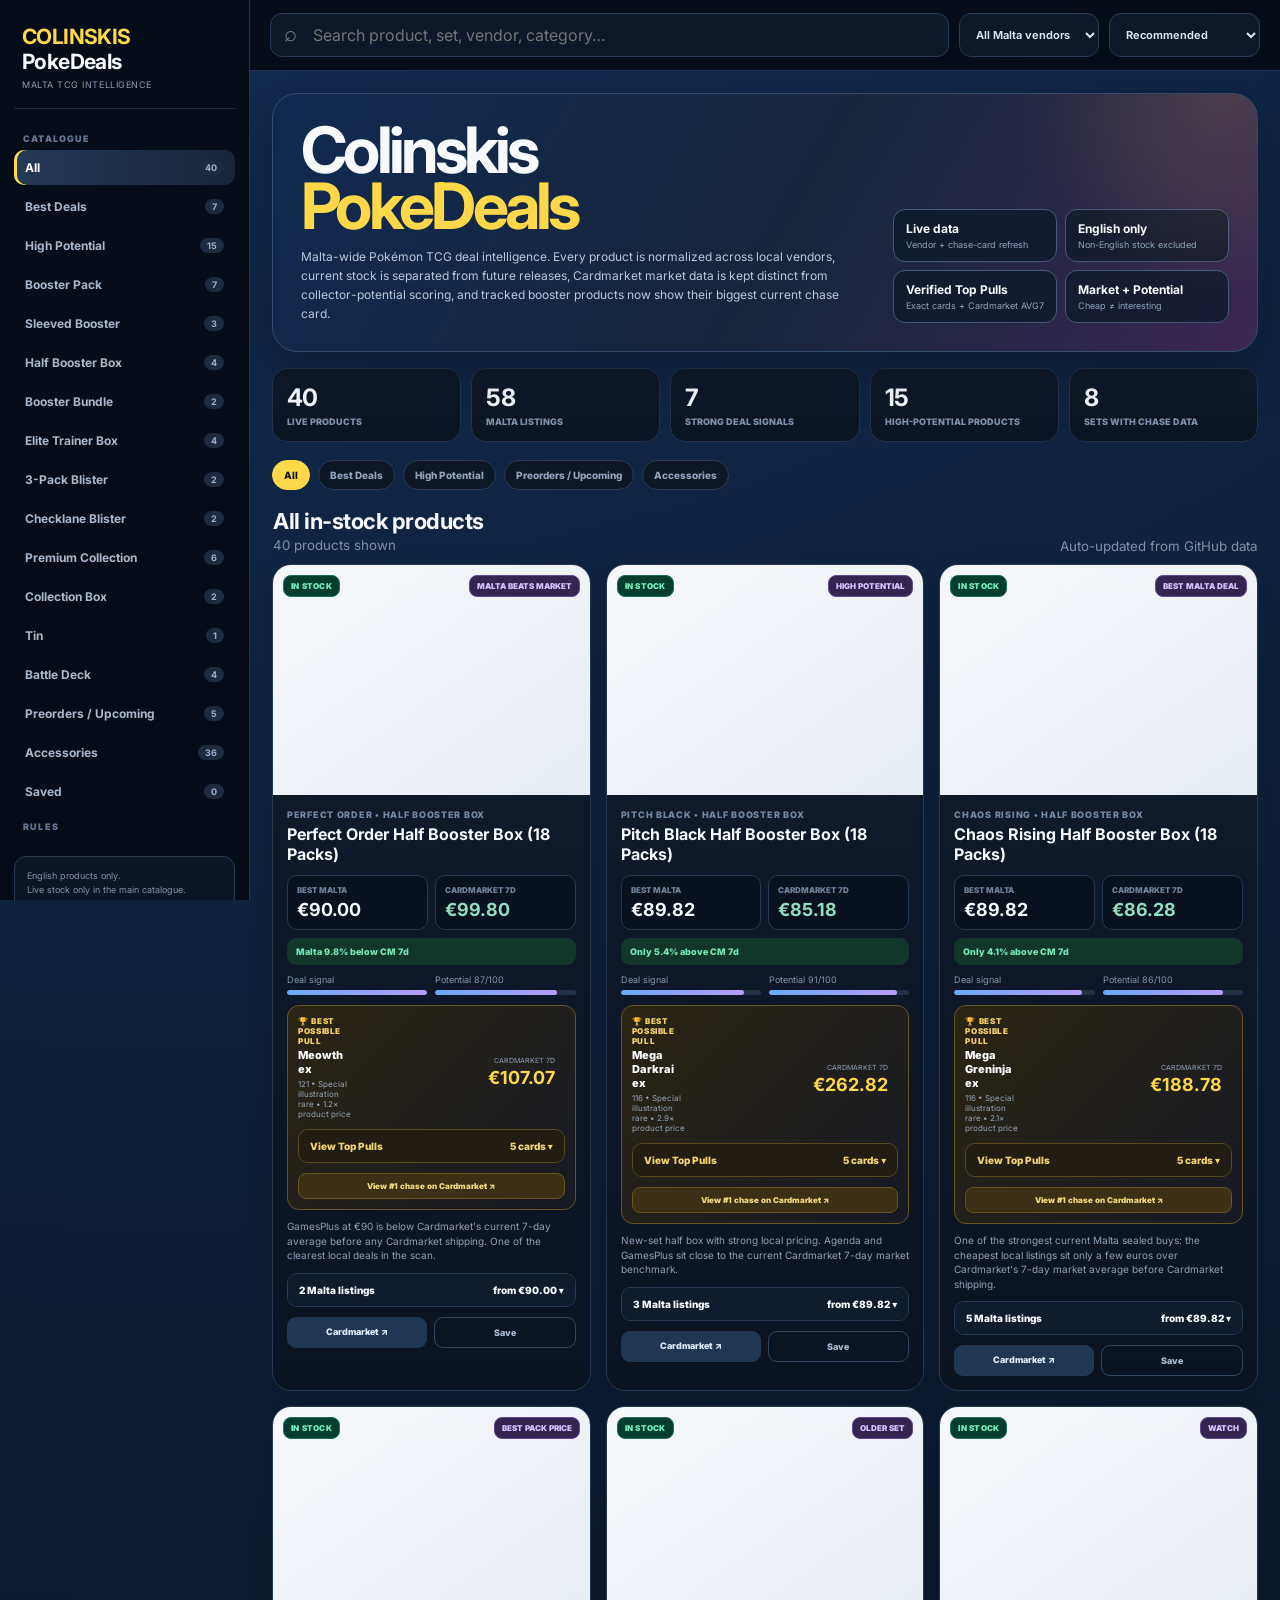
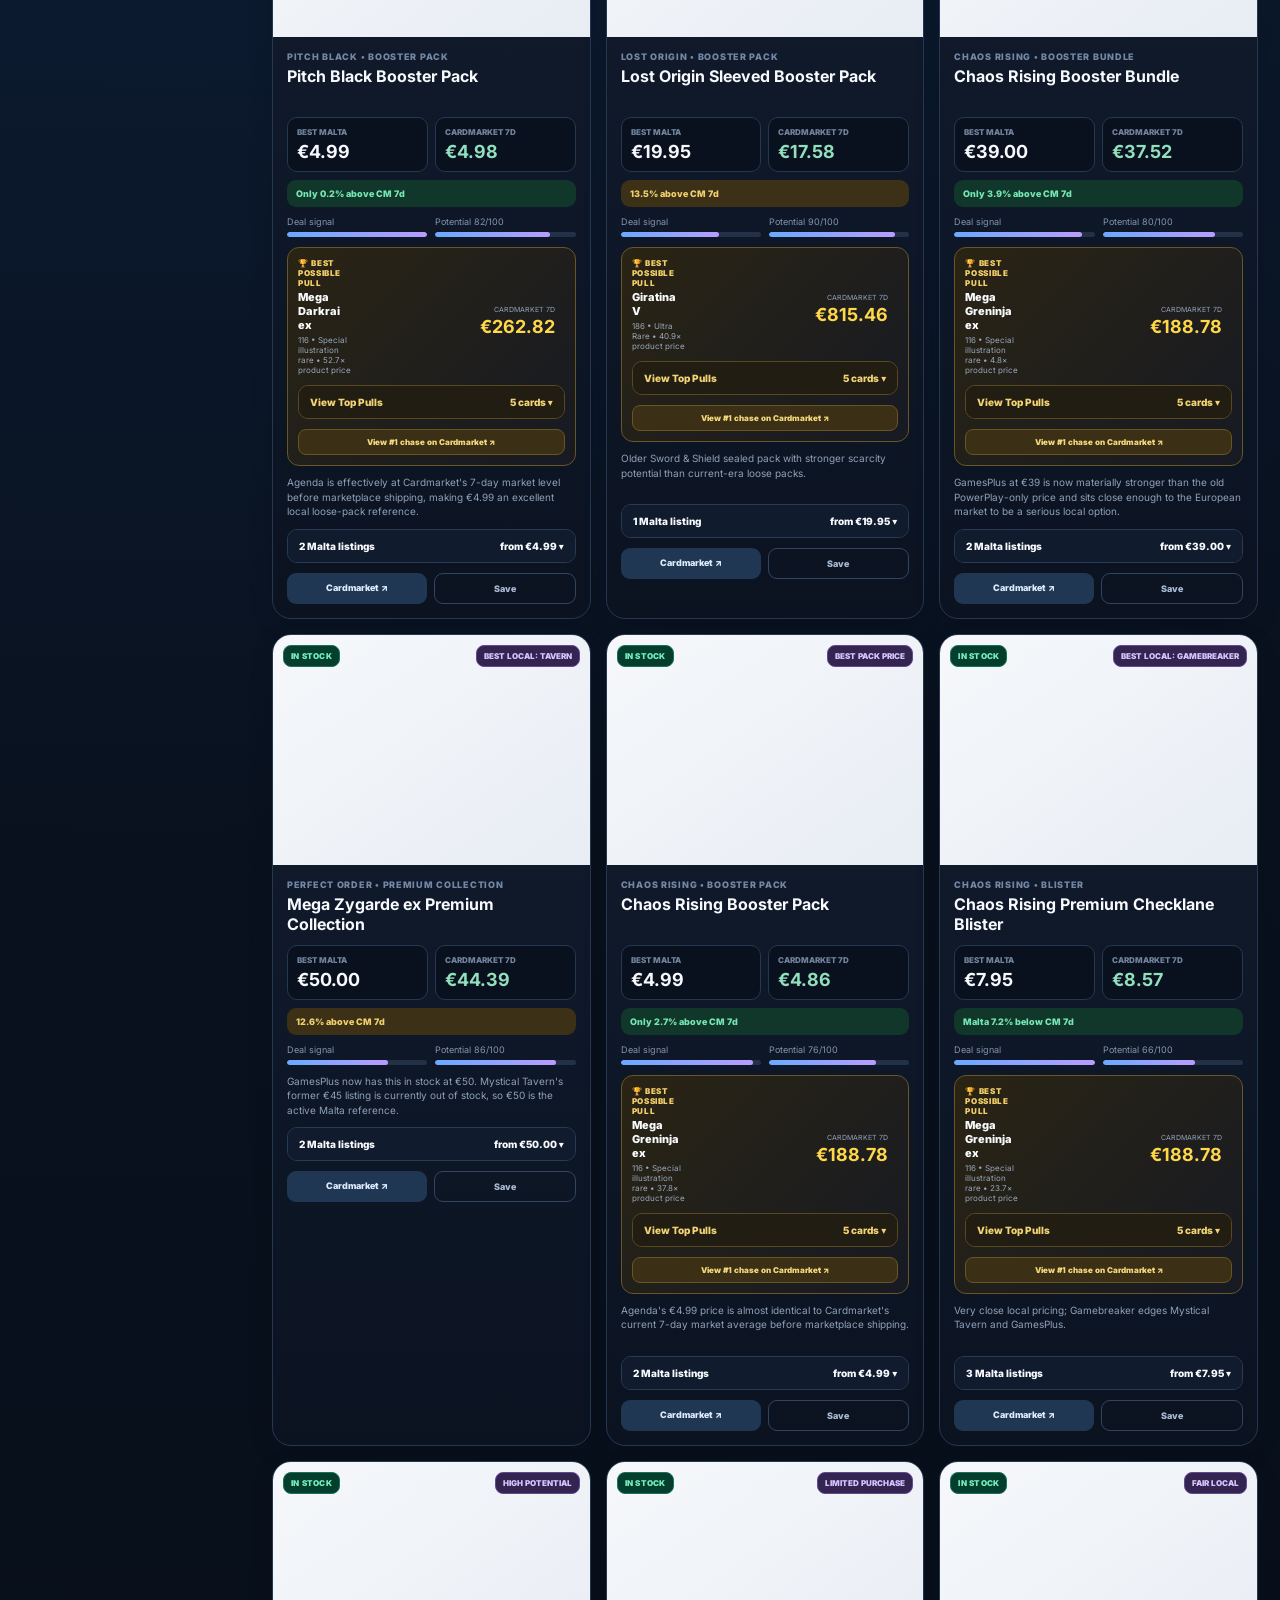
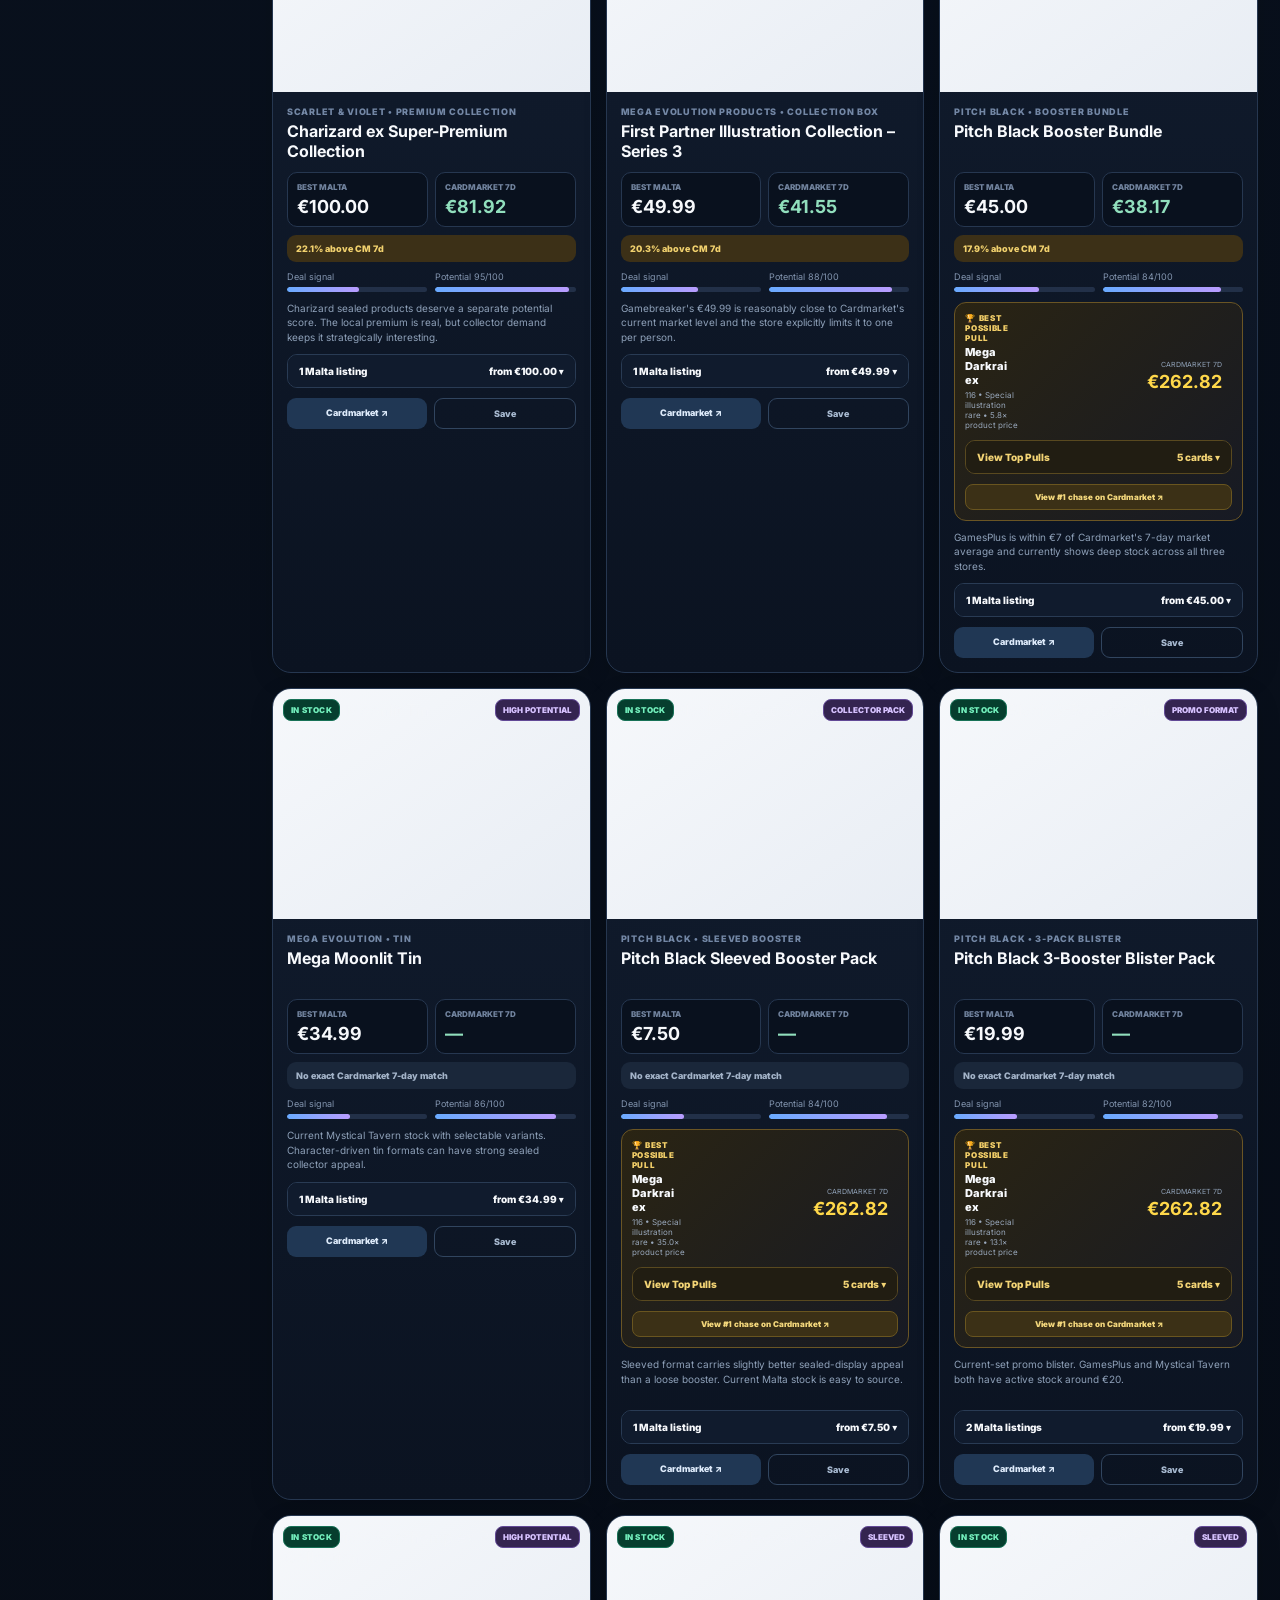
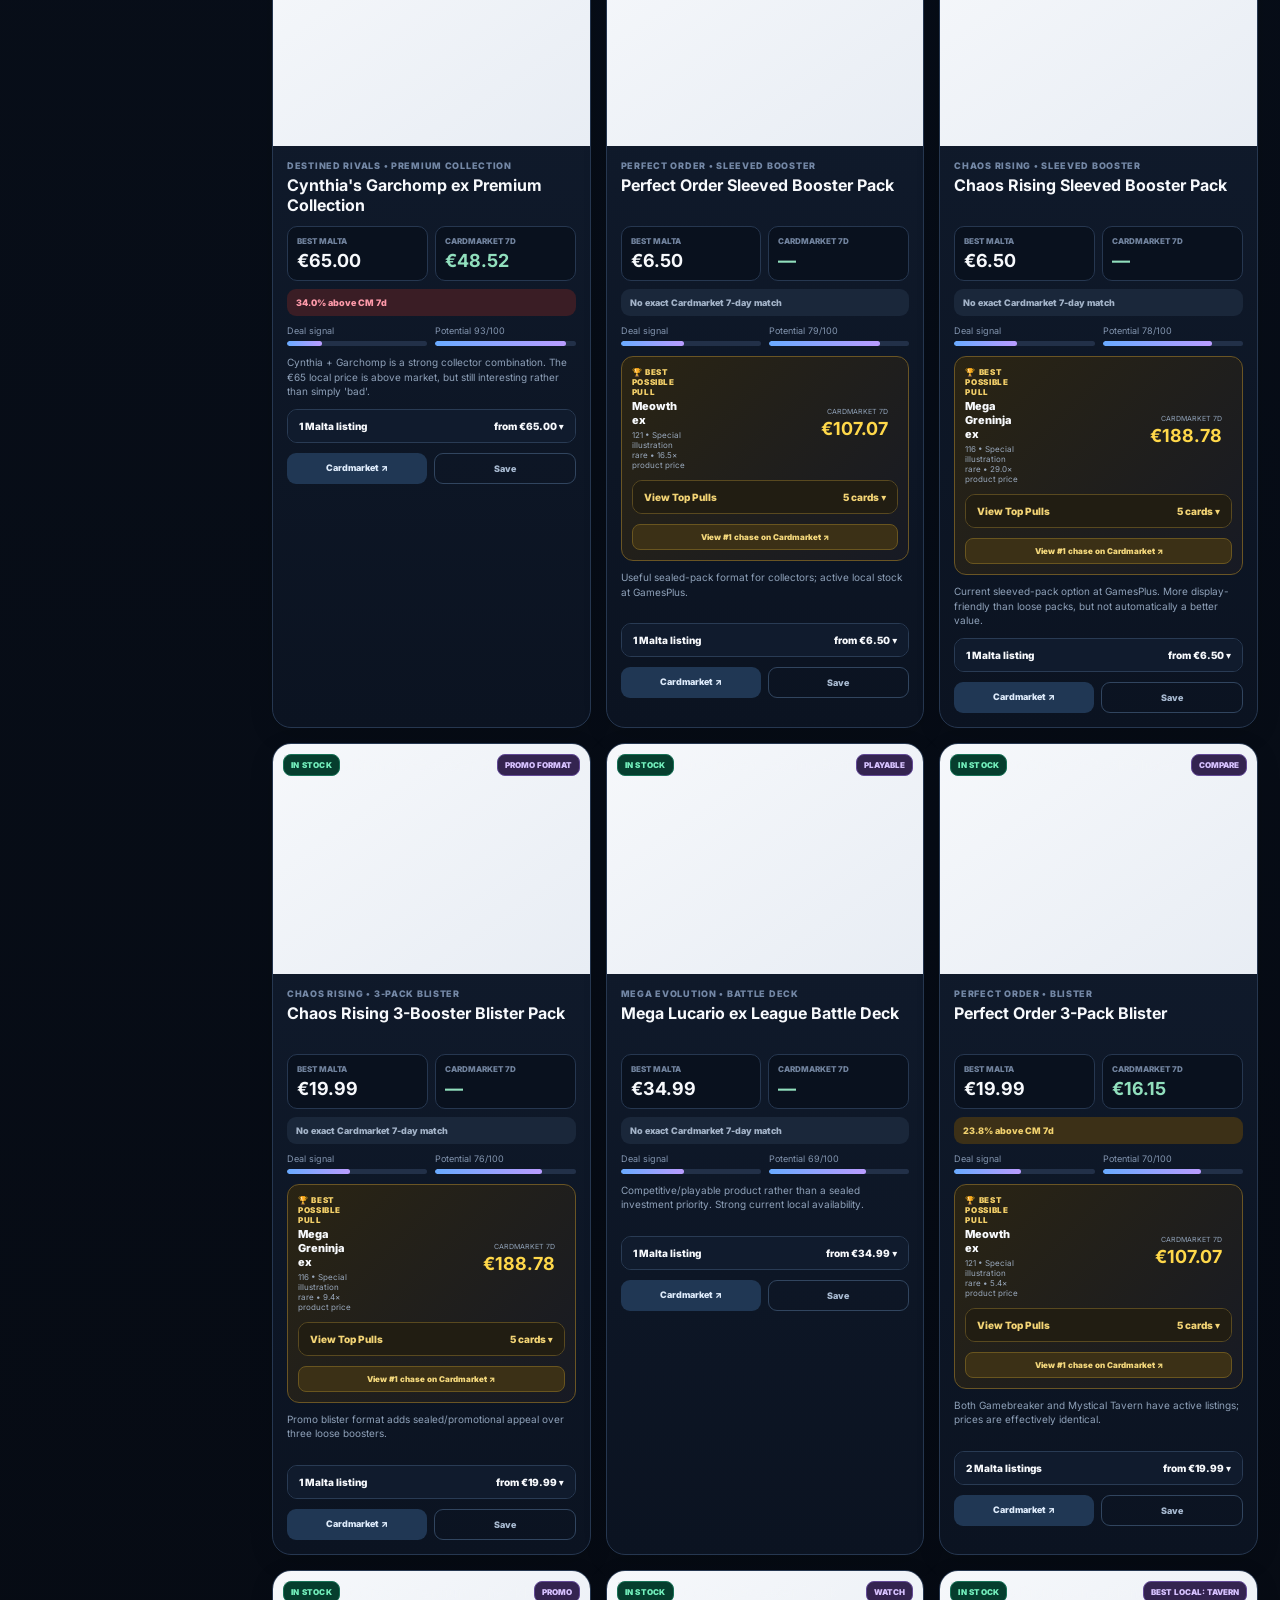
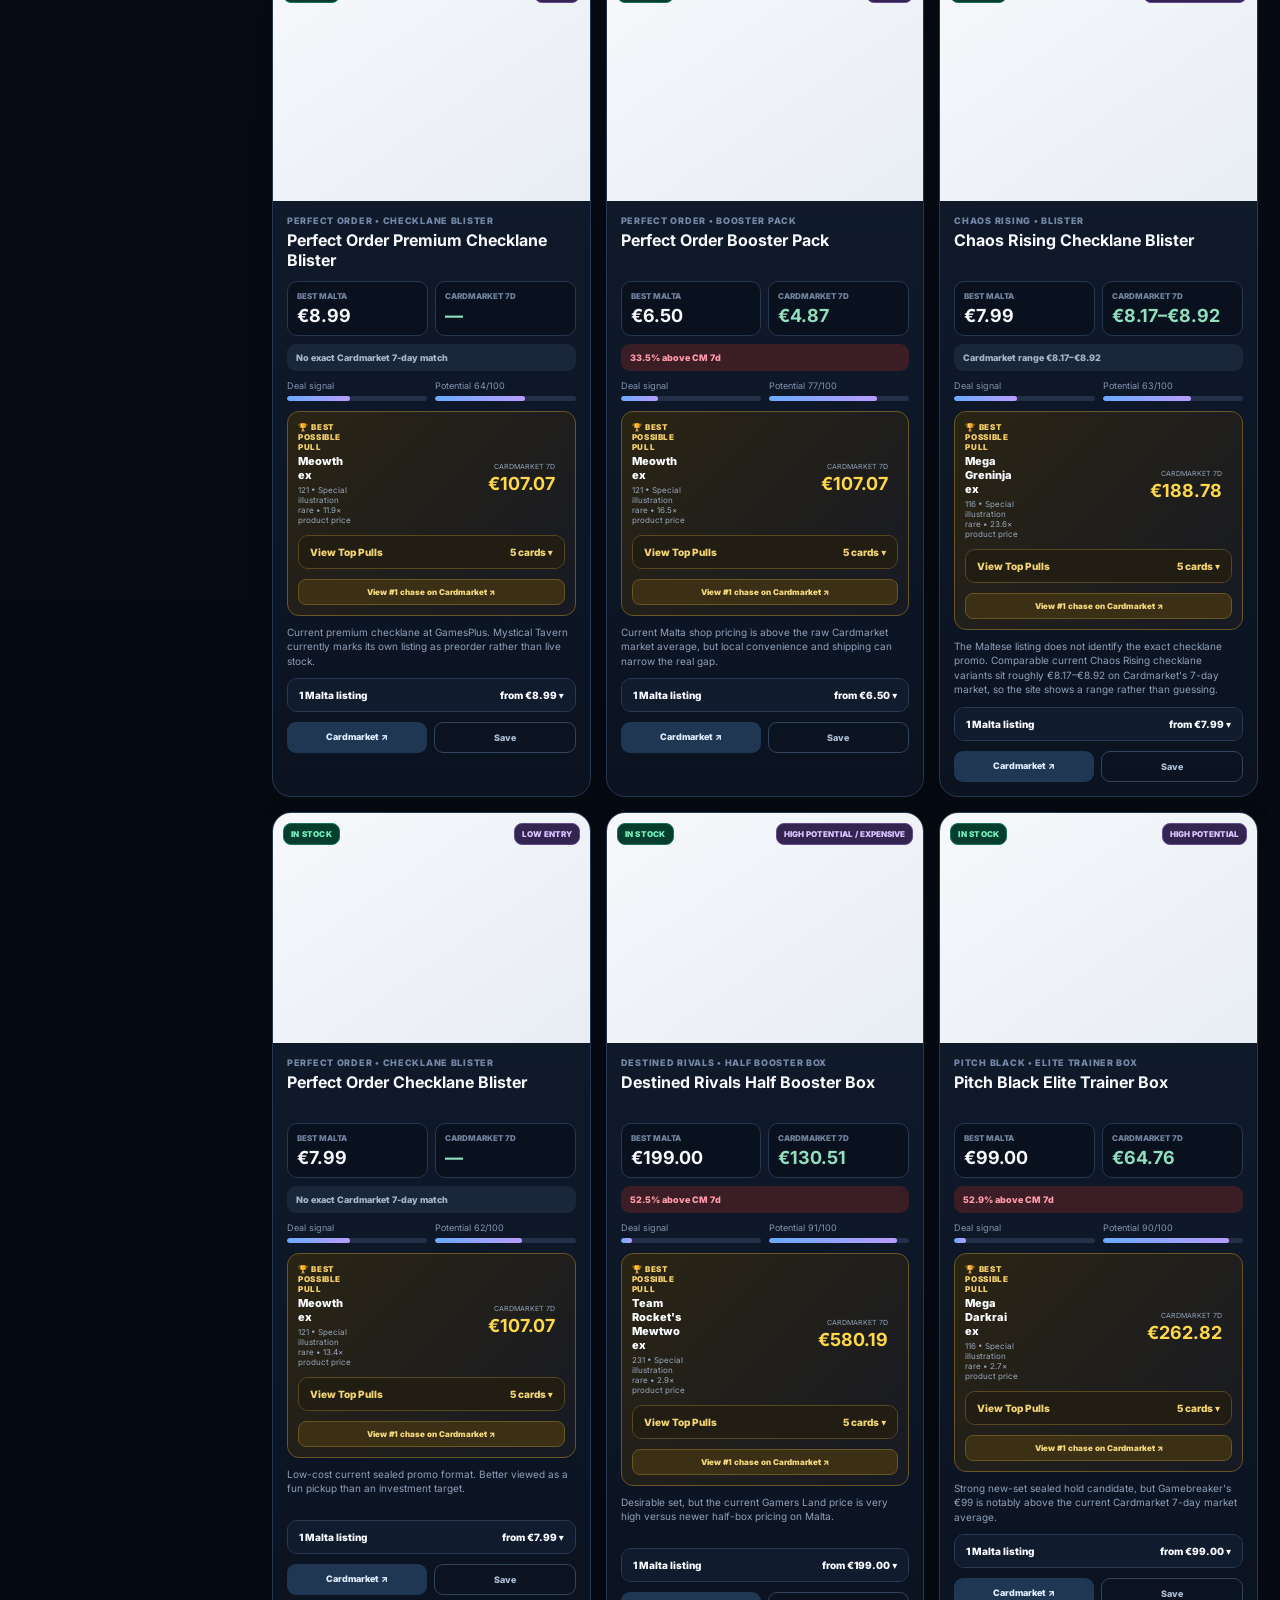
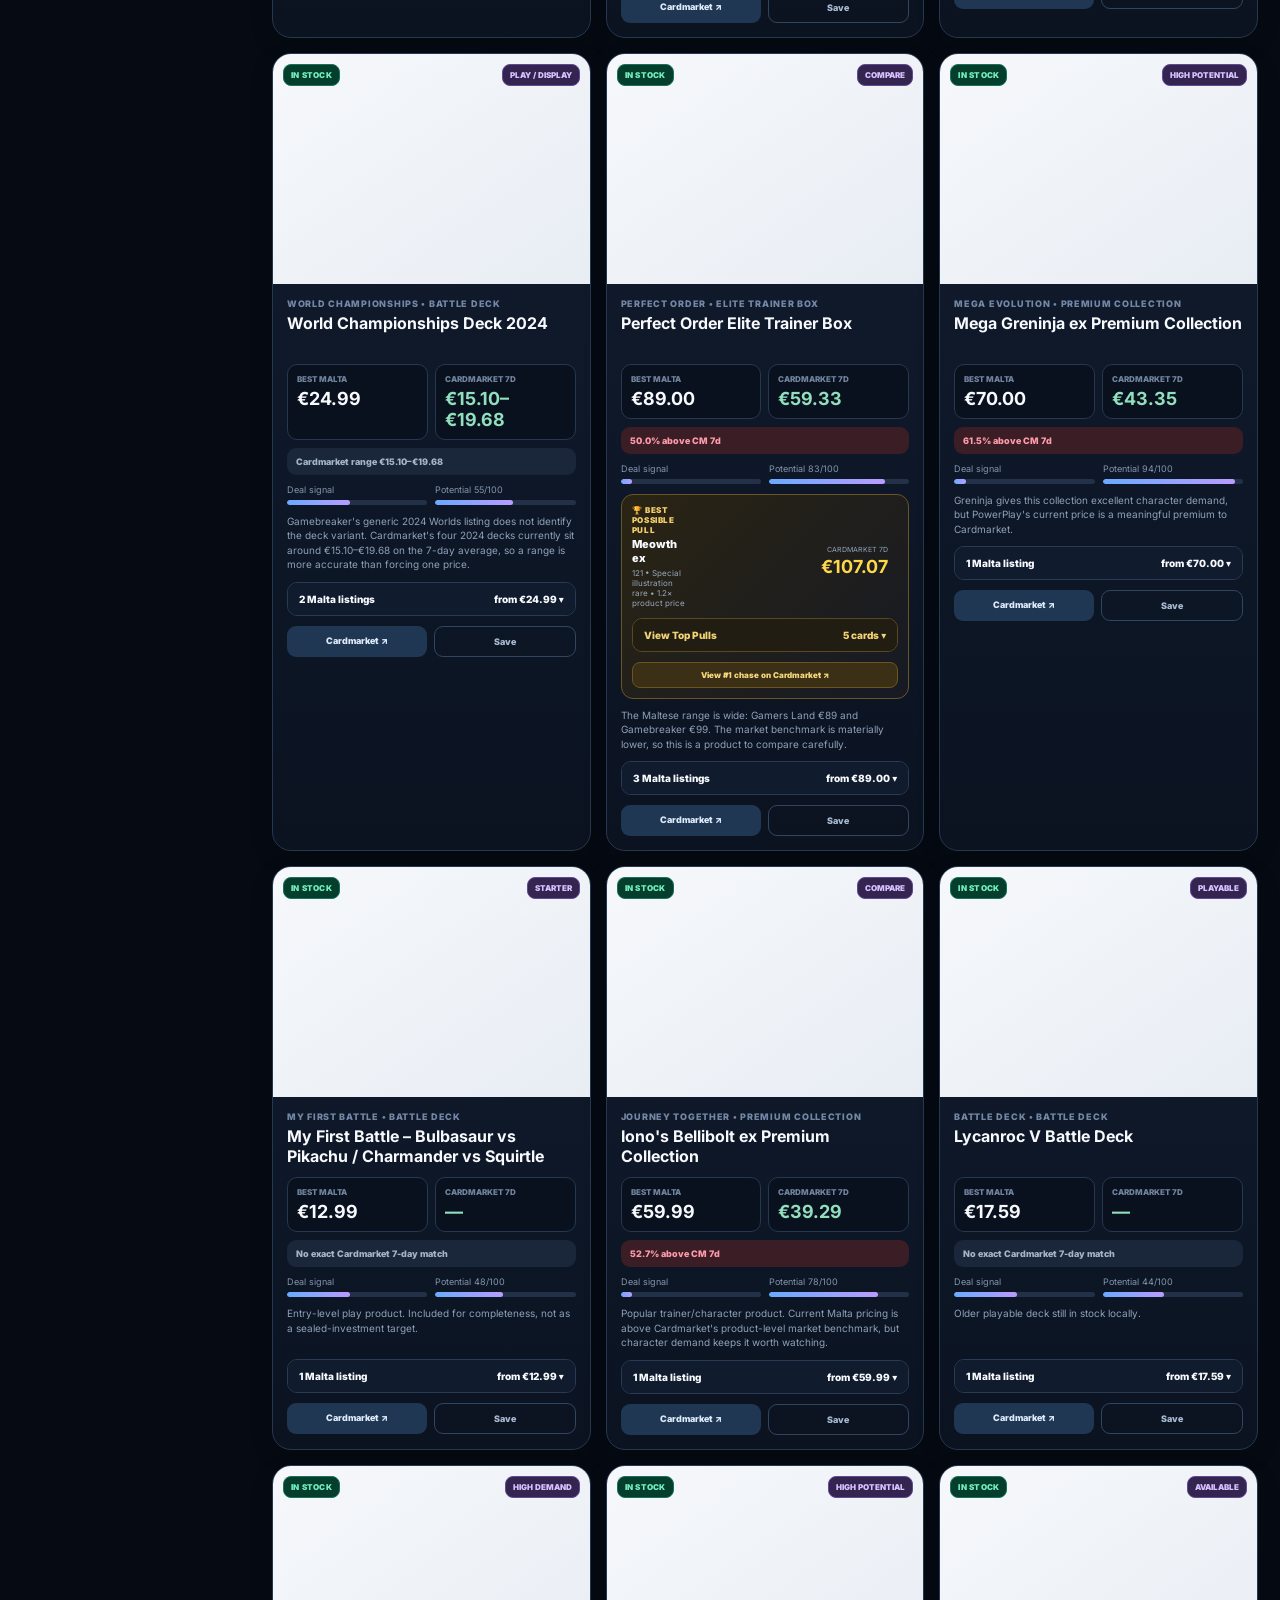
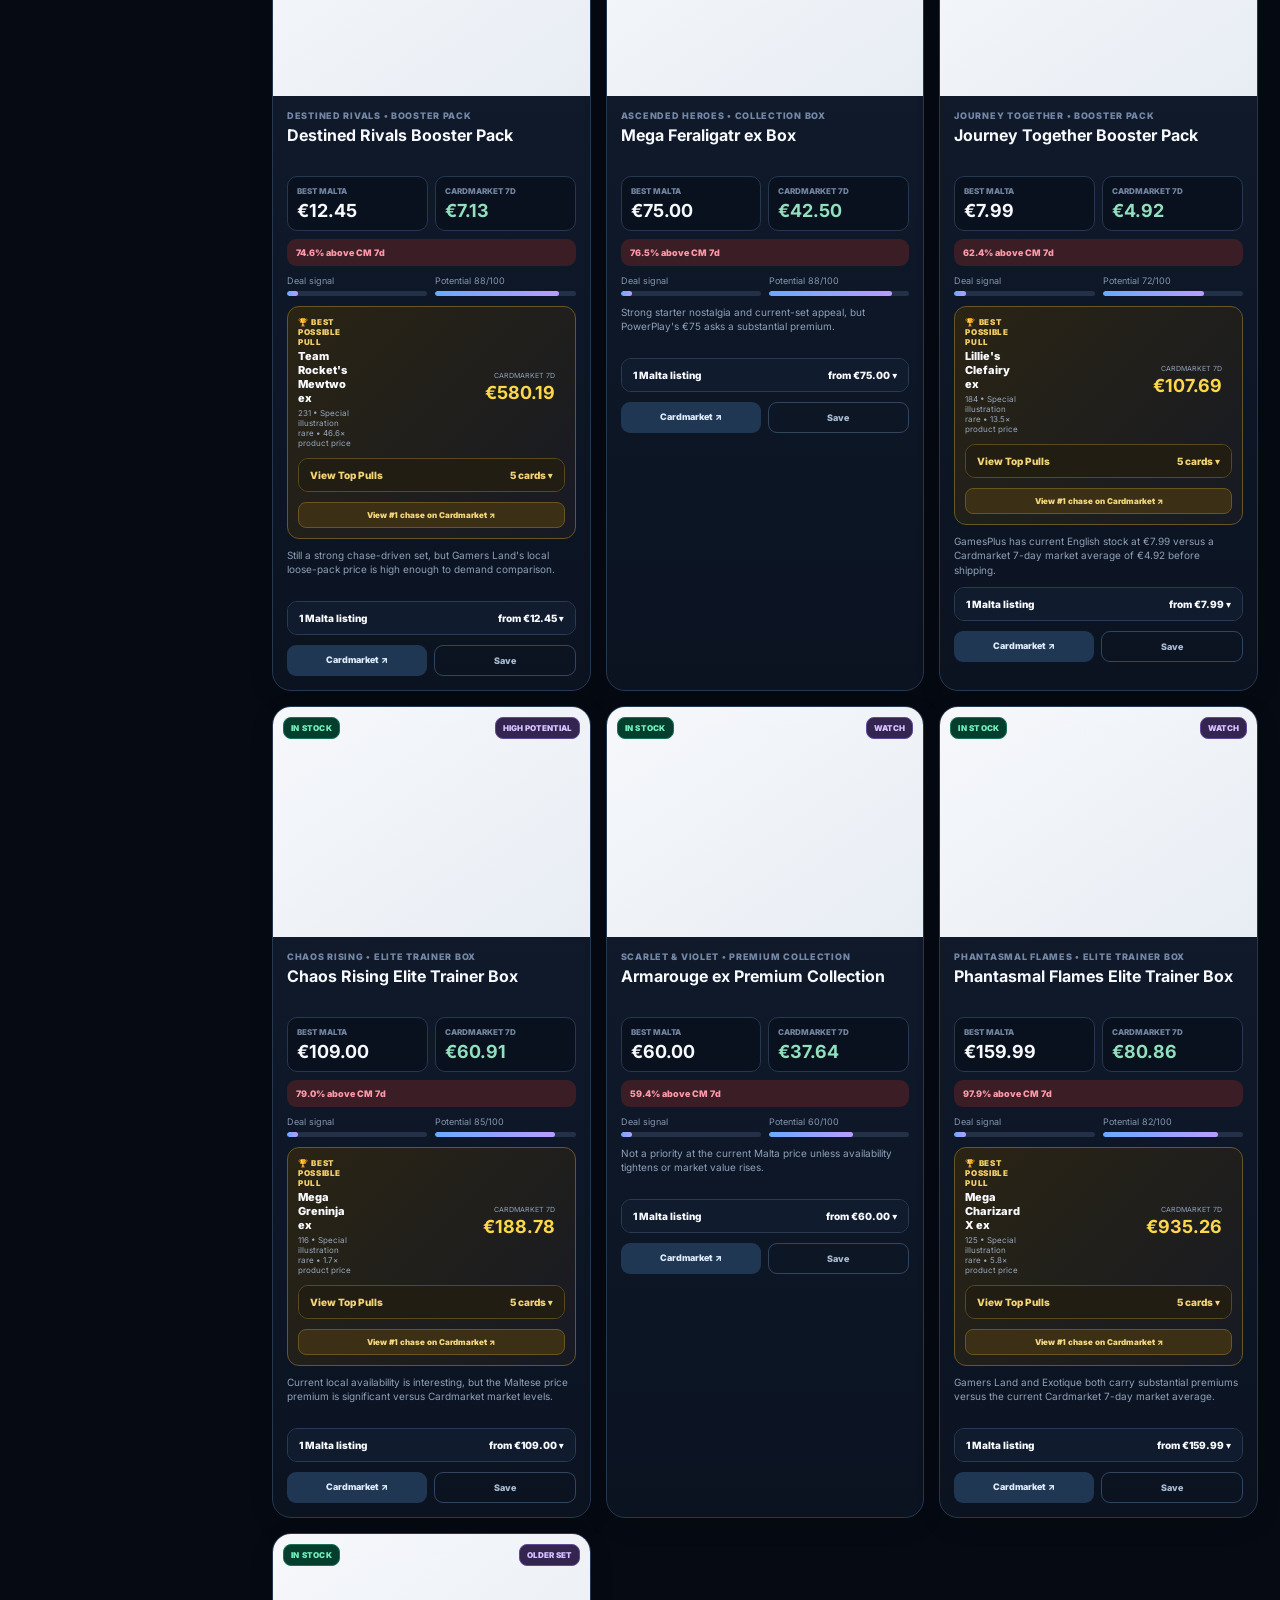
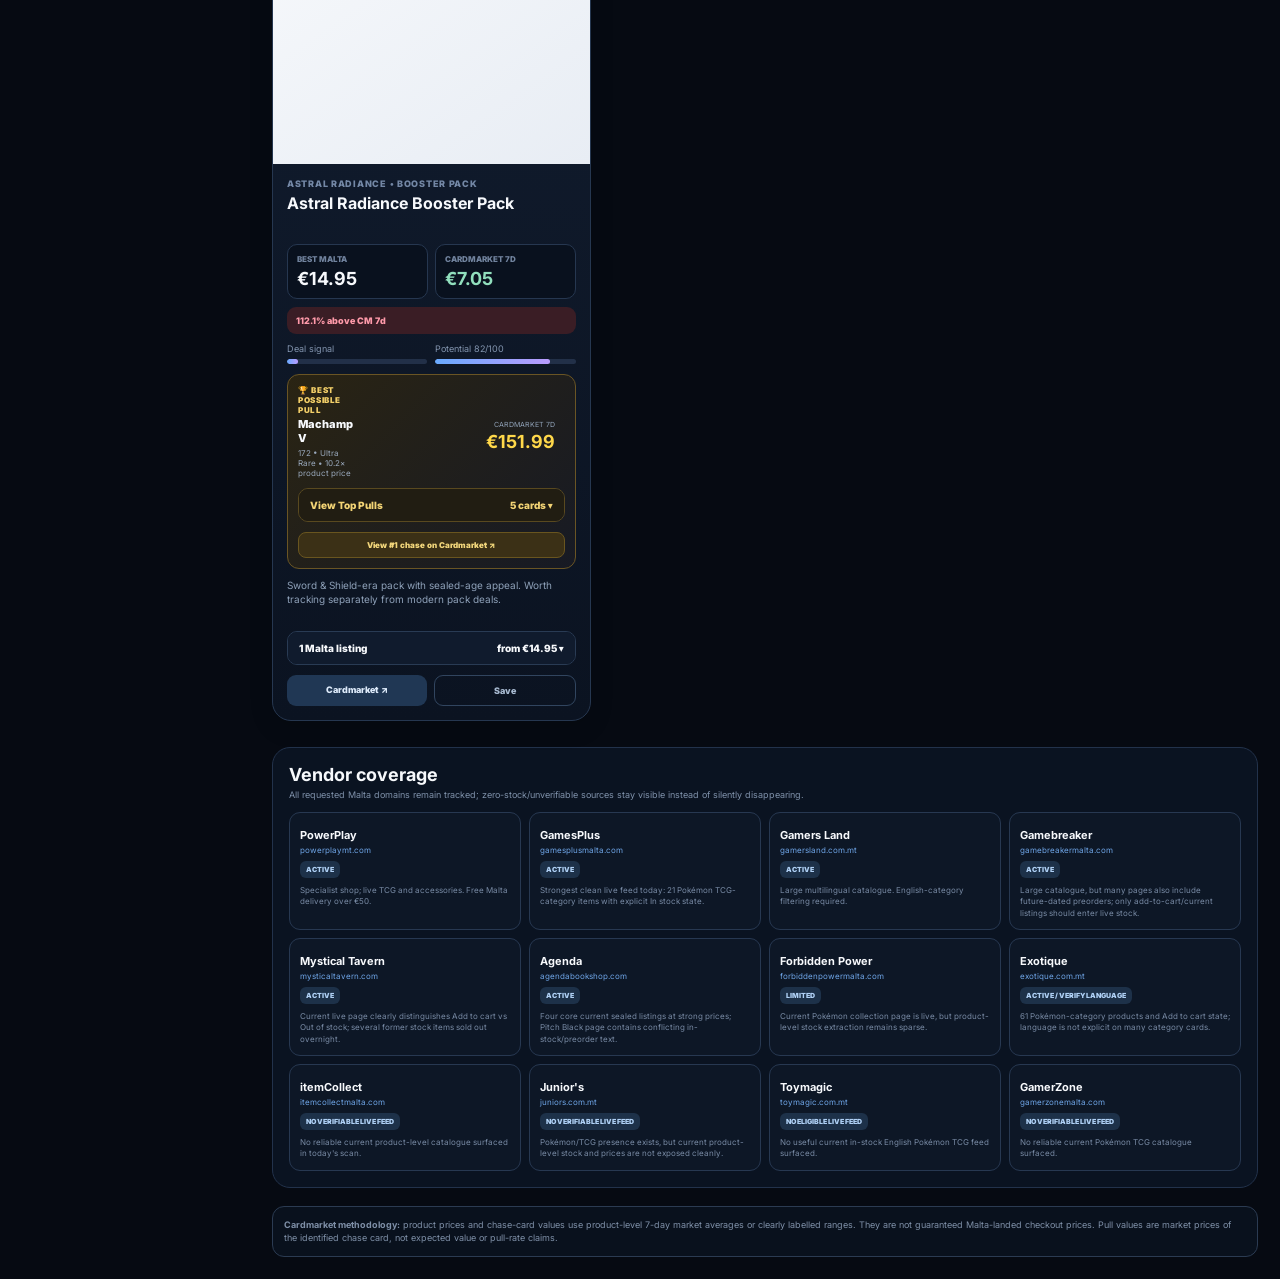
==== commit fd463a2b: "chore: refresh PokeDeals site and data" ====
--- a/index.html
+++ b/index.html
@@ -42,11 +42,25 @@
 .accessory-card{border-color:#2b486a}.accprice{font-size:25px;font-weight:900;margin:6px 0}.preorder-card{border-color:#5a4821;background:linear-gradient(180deg,#1e1a11,#0d1420)}.release{background:#3a3017;border:1px solid #6e5921;color:#f7d977;border-radius:9px;padding:8px 9px;font-size:9px;font-weight:850;margin-top:7px}.vendorpanel{margin-top:26px;border:1px solid var(--line);border-radius:18px;padding:16px;background:#0a1321}.vendorpanel h2{margin:0 0 4px;font-size:18px}.vendorpanel>p{margin:0;color:#7f91aa;font-size:9px}.vendorgrid{display:grid;grid-template-columns:repeat(4,1fr);gap:8px;margin-top:12px}.vendor{border:1px solid #273851;border-radius:11px;padding:10px;background:#0d1726}.vendor b{font-size:11px}.vendor .domain{font-size:8px;color:#6fa6e8;margin-top:2px}.vendor .status{display:inline-block;margin-top:6px;padding:4px 6px;border-radius:6px;background:#1d3149;color:#afd0f5;font-size:7px;font-weight:900;text-transform:uppercase}.vendor p{font-size:8px;line-height:1.42;color:#798ba5;margin:7px 0 0}.disclaimer{margin:18px 0 0;border:1px solid #2b3b52;border-radius:12px;background:#09111d;padding:11px;color:#7f90a8;font-size:9px;line-height:1.5}
 @media(max-width:1150px){.app{grid-template-columns:215px 1fr}.quick{grid-template-columns:repeat(3,1fr)}.vendorgrid{grid-template-columns:repeat(3,1fr)}.hero{grid-template-columns:1fr}.hero-badges{min-width:0}}@media(max-width:820px){.app{grid-template-columns:1fr}.sidebar{display:none}.content{padding:12px}.topbar{padding:10px 12px}.quick{grid-template-columns:repeat(2,1fr)}.vendorgrid{grid-template-columns:1fr 1fr}}
 </style>
+
+<style>
+/* TOP_PULLS_V2 */
+.pulls-list{grid-column:1/-1;margin-top:0!important;border-color:#59491f!important}
+.pulls-list summary{background:#211d12!important;color:#f3d475}
+.pullrows{padding:4px}
+.pullrow{display:grid;grid-template-columns:24px 40px 1fr auto;gap:8px;align-items:center;padding:7px 6px;border-bottom:1px solid #41371e}
+.pullrow:last-child{border-bottom:0}
+.pullrank{width:24px;height:24px;border-radius:50%;background:#283347;color:#c4d1e2;display:flex;align-items:center;justify-content:center;font-size:9px;font-weight:900}
+.pullrow:first-child .pullrank{background:#59440f;color:#ffd84a}
+.pullthumb{width:40px!important;height:54px!important;object-fit:contain;background:#f5f5f5;border-radius:5px}
+.pullinfo b{display:block;font-size:9px}.pullinfo span{display:block;font-size:7px;color:#8fa0b6;margin-top:2px}
+.pullprice{text-align:right}.pullprice b{display:block;color:#f6d56d;font-size:11px}.pullprice a{display:block!important;background:transparent!important;border:0!important;padding:0!important;color:#82b8ff!important;font-size:7px!important;margin-top:2px!important;text-align:right!important}
+</style>
 </head>
 <body>
 <div class="app"><aside class="sidebar"><div class="logo"><strong><b>COLINSKIS</b> PokeDeals</strong><small>Malta TCG intelligence</small></div><div class="navlabel">Catalogue</div><div class="nav" id="sideNav"></div><div class="navlabel">Rules</div><div class="sidefoot">English products only.<br>Live stock only in the main catalogue.<br>Preorders stay separate.<br>Cardmarket uses product-level market benchmarks, not invented Malta-landed checkout prices.</div></aside>
 <div class="main"><header class="topbar"><div class="search"><input id="search" placeholder="Search product, set, vendor, category…"></div><select id="vendorFilter"><option value="All">All Malta vendors</option></select><select id="sort"><option value="recommended">Recommended</option><option value="deal">Best vs Cardmarket</option><option value="potential">Highest potential</option><option value="cheap">Lowest Malta price</option><option value="vendors">Most local listings</option></select></header>
-<main class="content"><section class="hero"><div><h1>Colinskis<br><span>PokeDeals</span></h1><p>Malta-wide Pokémon TCG deal intelligence. Every product is normalized across local vendors, current stock is separated from future releases, Cardmarket market data is kept distinct from collector-potential scoring, and tracked booster products now show their biggest current chase card.</p></div><div class="hero-badges"><div class="herobadge"><b>Live data</b><span>Vendor + chase-card refresh</span></div><div class="herobadge"><b>English only</b><span>Non-English stock excluded</span></div><div class="herobadge"><b>Best Pull layer</b><span>Top chase + 7d value</span></div><div class="herobadge"><b>Market + Potential</b><span>Cheap ≠ interesting</span></div></div></section>
+<main class="content"><section class="hero"><div><h1>Colinskis<br><span>PokeDeals</span></h1><p>Malta-wide Pokémon TCG deal intelligence. Every product is normalized across local vendors, current stock is separated from future releases, Cardmarket market data is kept distinct from collector-potential scoring, and tracked booster products now show their biggest current chase card.</p></div><div class="hero-badges"><div class="herobadge"><b>Live data</b><span>Vendor + chase-card refresh</span></div><div class="herobadge"><b>English only</b><span>Non-English stock excluded</span></div><div class="herobadge"><b>Verified Top Pulls</b><span>Exact cards + Cardmarket AVG7</span></div><div class="herobadge"><b>Market + Potential</b><span>Cheap ≠ interesting</span></div></div></section>
 <section class="quick" id="quick"></section><div class="filters" id="quickFilters"></div><div class="heading"><div><h2 id="heading">All in-stock products</h2><small id="count"></small></div><small>Auto-updated from GitHub data</small></div><section class="grid" id="grid"></section><section class="vendorpanel"><h2>Vendor coverage</h2><p>All requested Malta domains remain tracked; zero-stock/unverifiable sources stay visible instead of silently disappearing.</p><div class="vendorgrid" id="vendors"></div></section><div class="disclaimer"><b>Cardmarket methodology:</b> product prices and chase-card values use product-level 7-day market averages or clearly labelled ranges. They are not guaranteed Malta-landed checkout prices. Pull values are market prices of the identified chase card, not expected value or pull-rate claims.</div></main></div></div>
 <script>
 let products=[];let preorders=[];let accessories=[];let vendors=[];let catalogGeneratedAt=null;let pulls={};let view='All', saved=new Set(JSON.parse(localStorage.getItem('colinskiSavedDesktop')||'[]'));
@@ -60,7 +74,7 @@
 function dClass(d){if(d==null)return'neutral';if(d<=10)return'good';if(d<=25)return'warn';return'bad'}
 function dText(p){if(p.cmrange)return`Cardmarket range €${p.cmrange[0].toFixed(2)}–€${p.cmrange[1].toFixed(2)}`;const d=delta(p);if(d==null)return'No exact Cardmarket 7-day match';if(d<0)return`Malta ${Math.abs(d).toFixed(1)}% below CM 7d`;if(d<=10)return`Only ${d.toFixed(1)}% above CM 7d`;return`${d.toFixed(1)}% above CM 7d`;}
 function pullEligible(p){return ['Booster Pack','Sleeved Booster','Half Booster Box','Booster Box','Booster Bundle','Elite Trainer Box','3-Pack Blister','Checklane Blister','Blister'].includes(p.type);}
-function pullBox(p){const x=pulls[p.set];if(!x||!pullEligible(p))return '';const multiple=minPrice(p)>0?x.price7d/minPrice(p):null;return `<div class="pullbox"><img src="${x.img}" alt="${x.card}" loading="lazy" onerror="this.style.display='none'"><div><div class="plabel">🏆 Best possible pull</div><div class="pname">${x.card}</div><div class="pmeta">${x.number} • ${x.rarity||'Chase card'}${multiple?` • ${multiple.toFixed(1)}× product price`:''}</div></div><div class="pvalue"><span>Cardmarket 7d</span><b>€${x.price7d.toFixed(2)}</b></div><a href="${x.url}" target="_blank">View chase card on Cardmarket ↗</a></div>`;}
+function pullBox(p){const x=pulls[p.set];if(!x||!pullEligible(p))return '';const cards=(x.topCards&&x.topCards.length)?x.topCards:[x];const best=cards[0];const multiple=minPrice(p)>0?best.price7d/minPrice(p):null;const rows=cards.map((c,i)=>`<div class="pullrow"><div class="pullrank">#${c.rank||i+1}</div><img class="pullthumb" src="${c.img||best.img}" alt="${c.card}" loading="lazy" onerror="this.style.opacity=.15"><div class="pullinfo"><b>${c.card}</b><span>${c.number||''} • ${c.rarity||'Chase card'}</span></div><div class="pullprice"><b>€${Number(c.price7d).toFixed(2)}</b><a href="${c.url}" target="_blank">Cardmarket ↗</a></div></div>`).join('');return `<div class="pullbox"><img src="${best.img}" alt="${best.card}" loading="lazy" onerror="this.style.display='none'"><div><div class="plabel">🏆 Best possible pull</div><div class="pname">${best.card}</div><div class="pmeta">${best.number} • ${best.rarity||'Chase card'}${multiple?` • ${multiple.toFixed(1)}× product price`:''}</div></div><div class="pvalue"><span>Cardmarket 7d</span><b>€${Number(best.price7d).toFixed(2)}</b></div><details class="pulls-list"><summary><span>View Top Pulls</span><span>${cards.length} cards ▾</span></summary><div class="pullrows">${rows}</div></details><a href="${best.url}" target="_blank">View #1 chase on Cardmarket ↗</a></div>`;}
 function card(p){const mp=minPrice(p),d=delta(p);const cm=p.cm!=null?`€${p.cm.toFixed(2)}`:p.cmrange?`€${p.cmrange[0].toFixed(2)}–€${p.cmrange[1].toFixed(2)}`:'—';return `<article class="card"><div class="art"><img src="${p.img}" alt="${p.name}" loading="lazy" onerror="this.style.opacity=.15"><span class="stock">IN STOCK</span><span class="tag">${p.tag||'Tracked'}</span></div><div class="body"><div class="eyebrow">${p.set} • ${p.type}</div><h3>${p.name}</h3><div class="prices"><div class="pbox"><span>Best Malta</span><b>€${mp.toFixed(2)}</b></div><div class="pbox"><span>Cardmarket 7d</span><b class="cm">${cm}</b></div></div><div class="delta ${dClass(d)}">${dText(p)}</div><div class="scoreline"><div class="score">Deal signal<div class="meter"><i style="width:${Math.max(8,Math.min(100,d==null?45:100-Math.max(-20,d)*2.2))}%"></i></div></div><div class="score">Potential ${p.potential}/100<div class="meter"><i style="width:${p.potential}%"></i></div></div></div>${pullBox(p)}<div class="why">${p.why||''}</div><details><summary><span>${p.listings.length} Malta listing${p.listings.length!==1?'s':''}</span><span>from €${mp.toFixed(2)} ▾</span></summary><div class="offers">${p.listings.slice().sort((a,b)=>a.price-b.price).map((o,i)=>`<div class="offer"><div><b>${i===0?'★ ':''}${o.store}</b><div class="meta">${o.ship||''}</div>${o.note?`<div class="note">${o.note}</div>`:''}</div><div class="oprice"><strong>€${o.price.toFixed(2)}</strong><a href="${o.url}" target="_blank">Open vendor ↗</a></div></div>`).join('')}</div></details><div class="actions">${p.cmurl?`<a href="${p.cmurl}" target="_blank">Cardmarket ↗</a>`:'<a style="opacity:.45">CM pending</a>'}<button class="${saved.has(p.id)?'saved':''}" onclick="toggleSave('${p.id}')">${saved.has(p.id)?'Saved':'Save'}</button></div></div></article>`;}
 function preorderCard(p){const mp=p.listings.length?Math.min(...p.listings.map(x=>x.price)):null;return `<article class="card preorder-card"><div class="art"><img src="${p.img}" alt="${p.name}" loading="lazy" onerror="this.style.opacity=.18"><span class="stock" style="background:#4b3a12;color:#f6db79;border-color:#7a611d">UPCOMING</span><span class="tag">${p.interest}</span></div><div class="body"><div class="eyebrow">${p.set} • ${p.type}</div><h3>${p.name}</h3><div class="release">Release: ${p.release}</div><div class="why">${p.why}</div>${p.listings.length?`<details open><summary><span>Malta preorder / allocation</span><span>from €${mp.toFixed(2)} ▾</span></summary><div class="offers">${p.listings.map(o=>`<div class="offer"><div><b>${o.store}</b>${o.note?`<div class="note">${o.note}</div>`:''}</div><div class="oprice"><strong>€${o.price.toFixed(2)}</strong><a href="${o.url}" target="_blank">Open ↗</a></div></div>`).join('')}</div></details>`:`<div class="delta neutral">No verified Malta preorder surfaced yet — watch target.</div>`}<div class="actions"><a href="${p.official}" target="_blank">Official / source ↗</a><button onclick="toggleSave('${p.id}')">Watch</button></div></div></article>`;}
 function accessoryCard(a){return `<article class="card accessory-card"><div class="art"><img src="${a.img}" alt="${a.name}" loading="lazy" onerror="this.style.opacity=.18"><span class="stock" style="background:#17375d;color:#a7cfff;border-color:#315f91">ACCESSORY</span><span class="tag">${a.type}</span></div><div class="body"><div class="eyebrow">${a.store} • In stock</div><h3>${a.name}</h3><div class="accprice">€${a.price.toFixed(2)}</div><div class="why">${a.note||''}</div>${a.other?`<details><summary><span>Other Malta listing</span><span>▾</span></summary><div class="offers">${a.other.map(o=>`<div class="offer"><div><b>${o.store}</b></div><div class="oprice"><strong>€${o.price.toFixed(2)}</strong><a href="${o.url}" target="_blank">Open ↗</a></div></div>`).join('')}</div></details>`:''}<div class="actions"><a href="${a.url}" target="_blank">Open vendor ↗</a><button onclick="toggleSave('${a.id}')">${saved.has(a.id)?'Saved':'Save'}</button></div></div></article>`;}
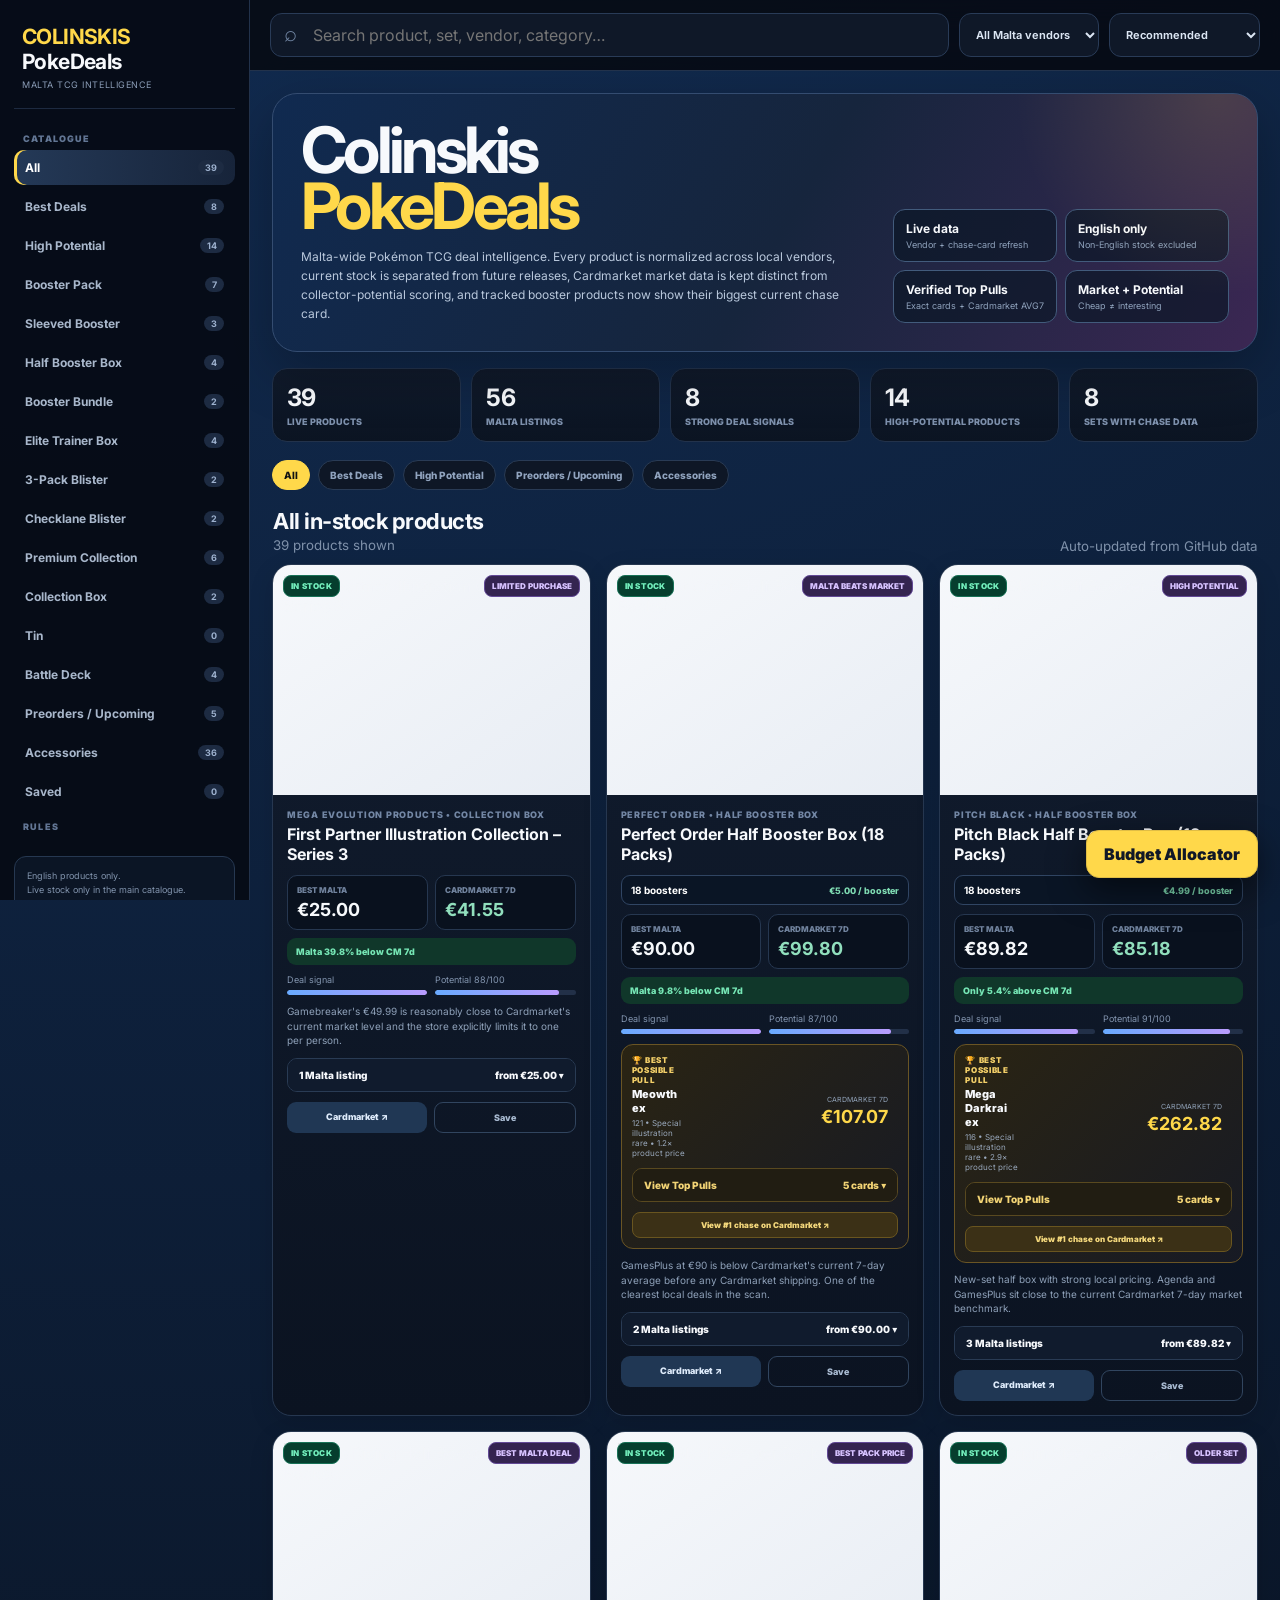
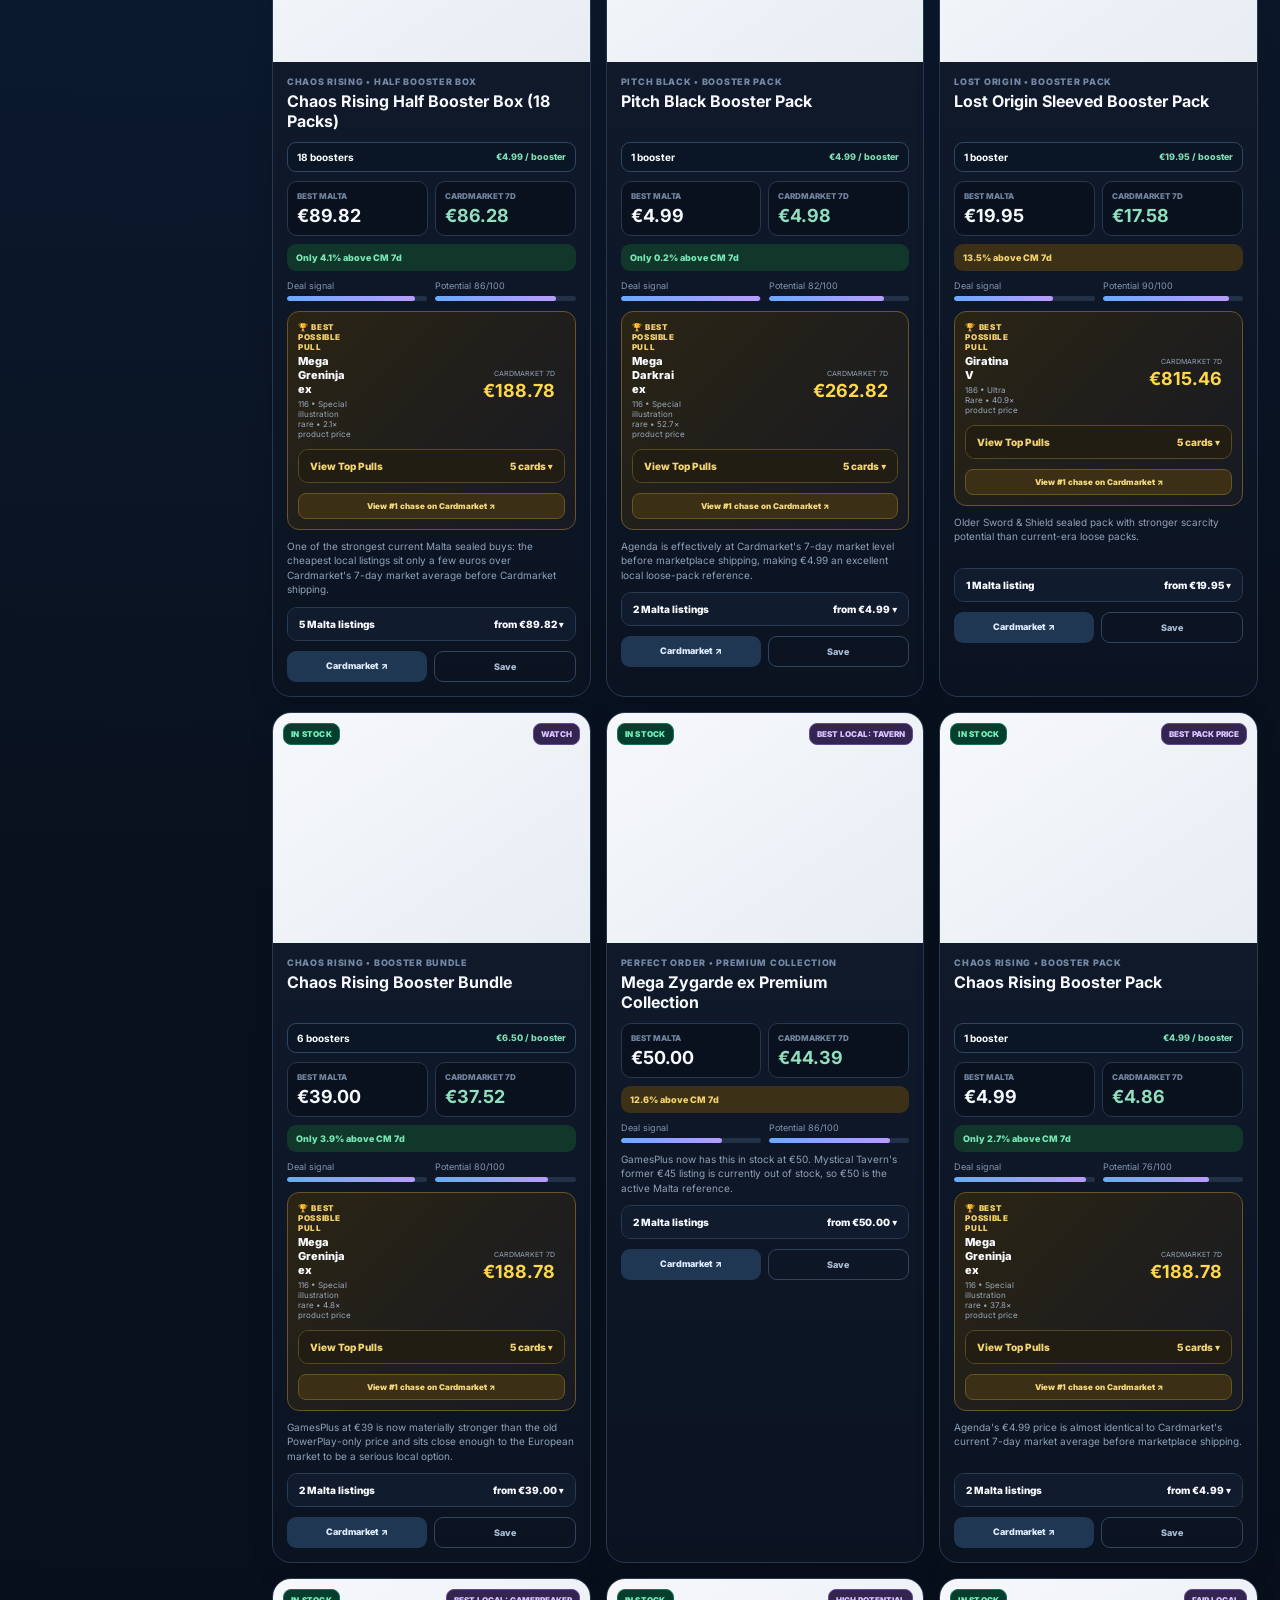
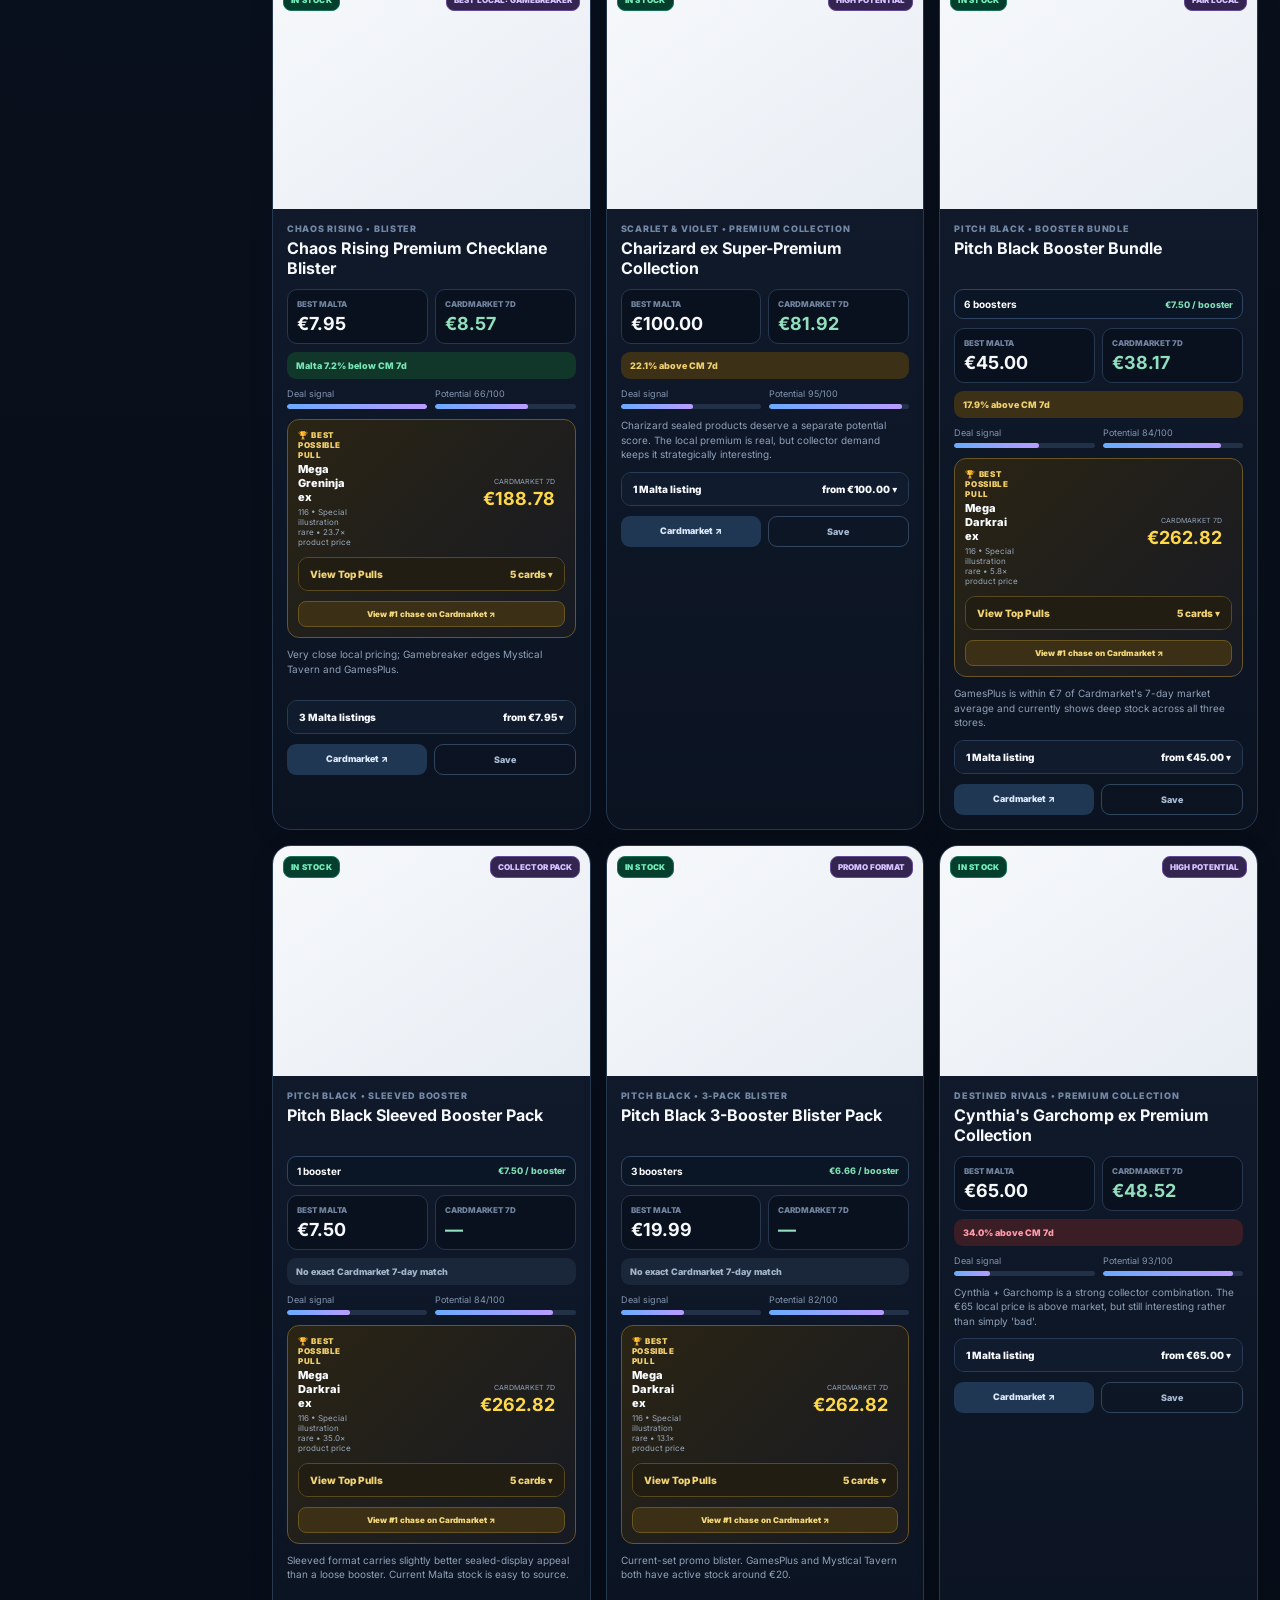
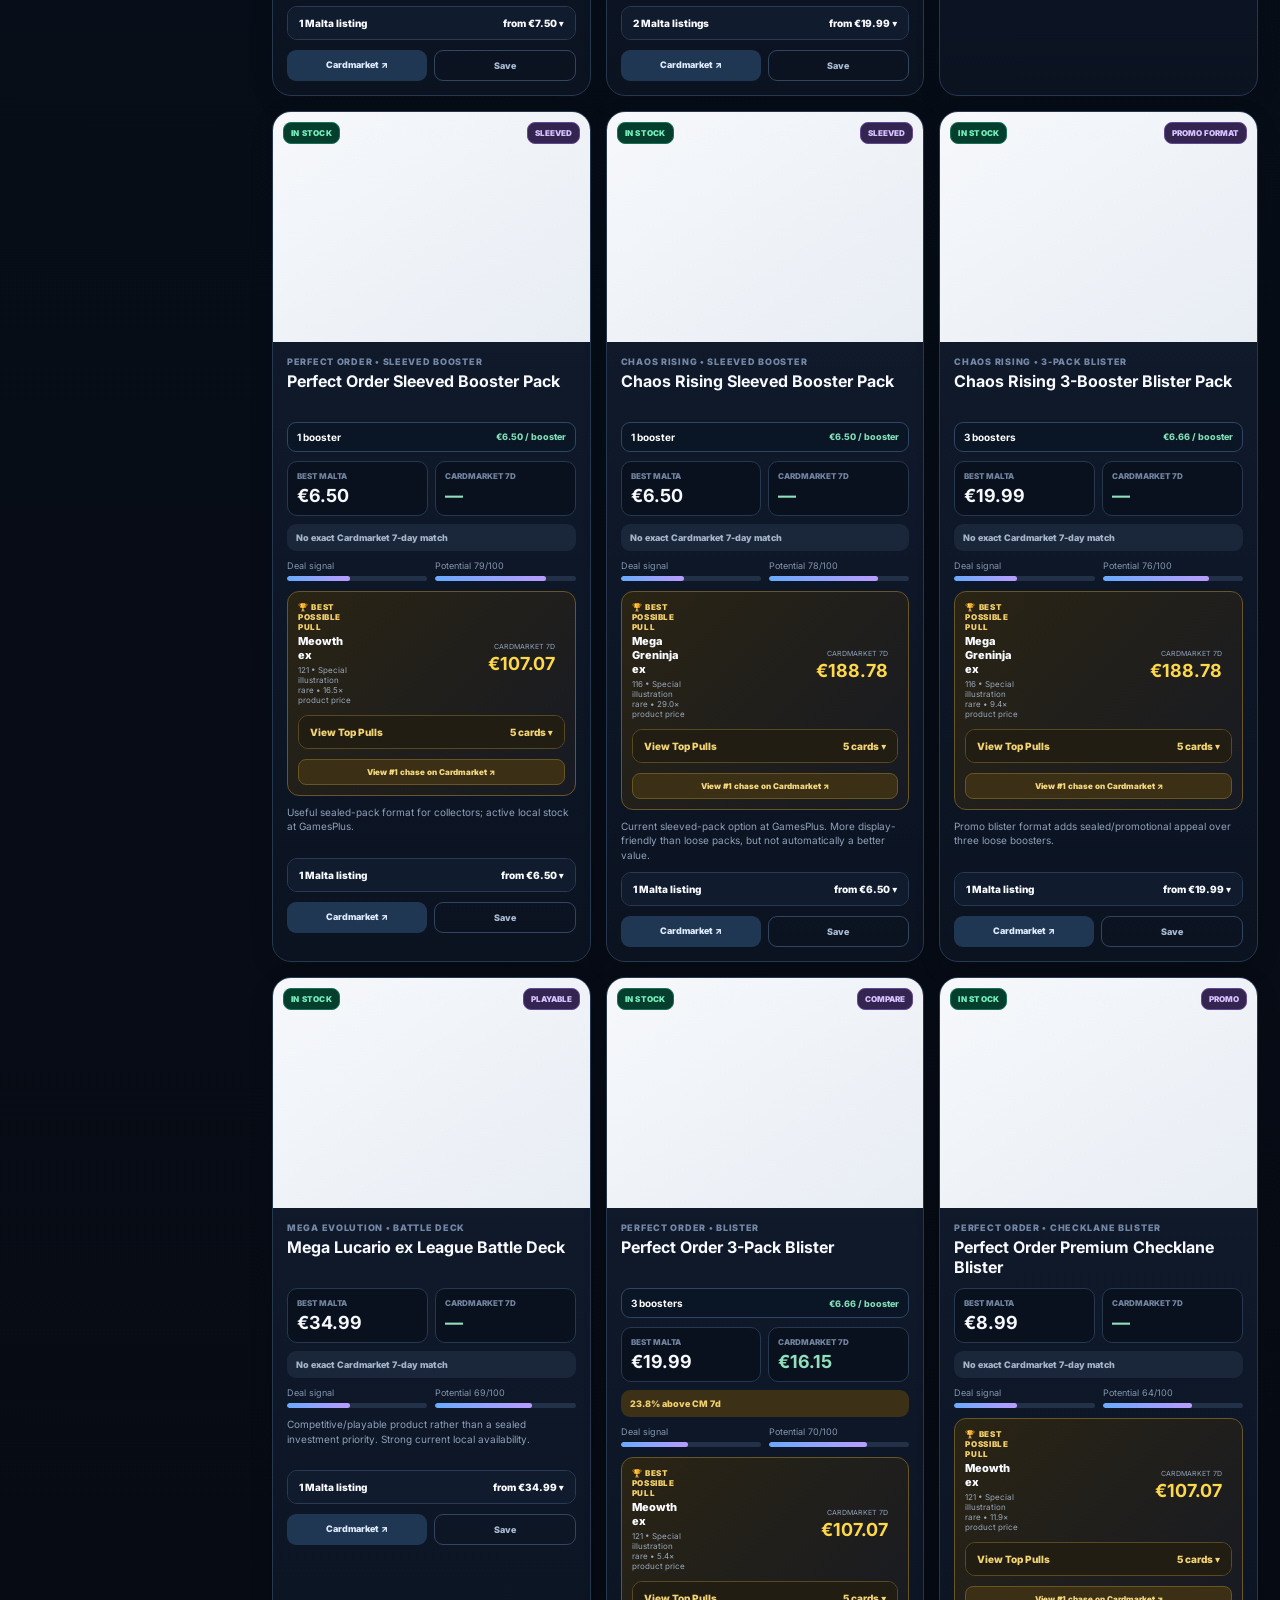
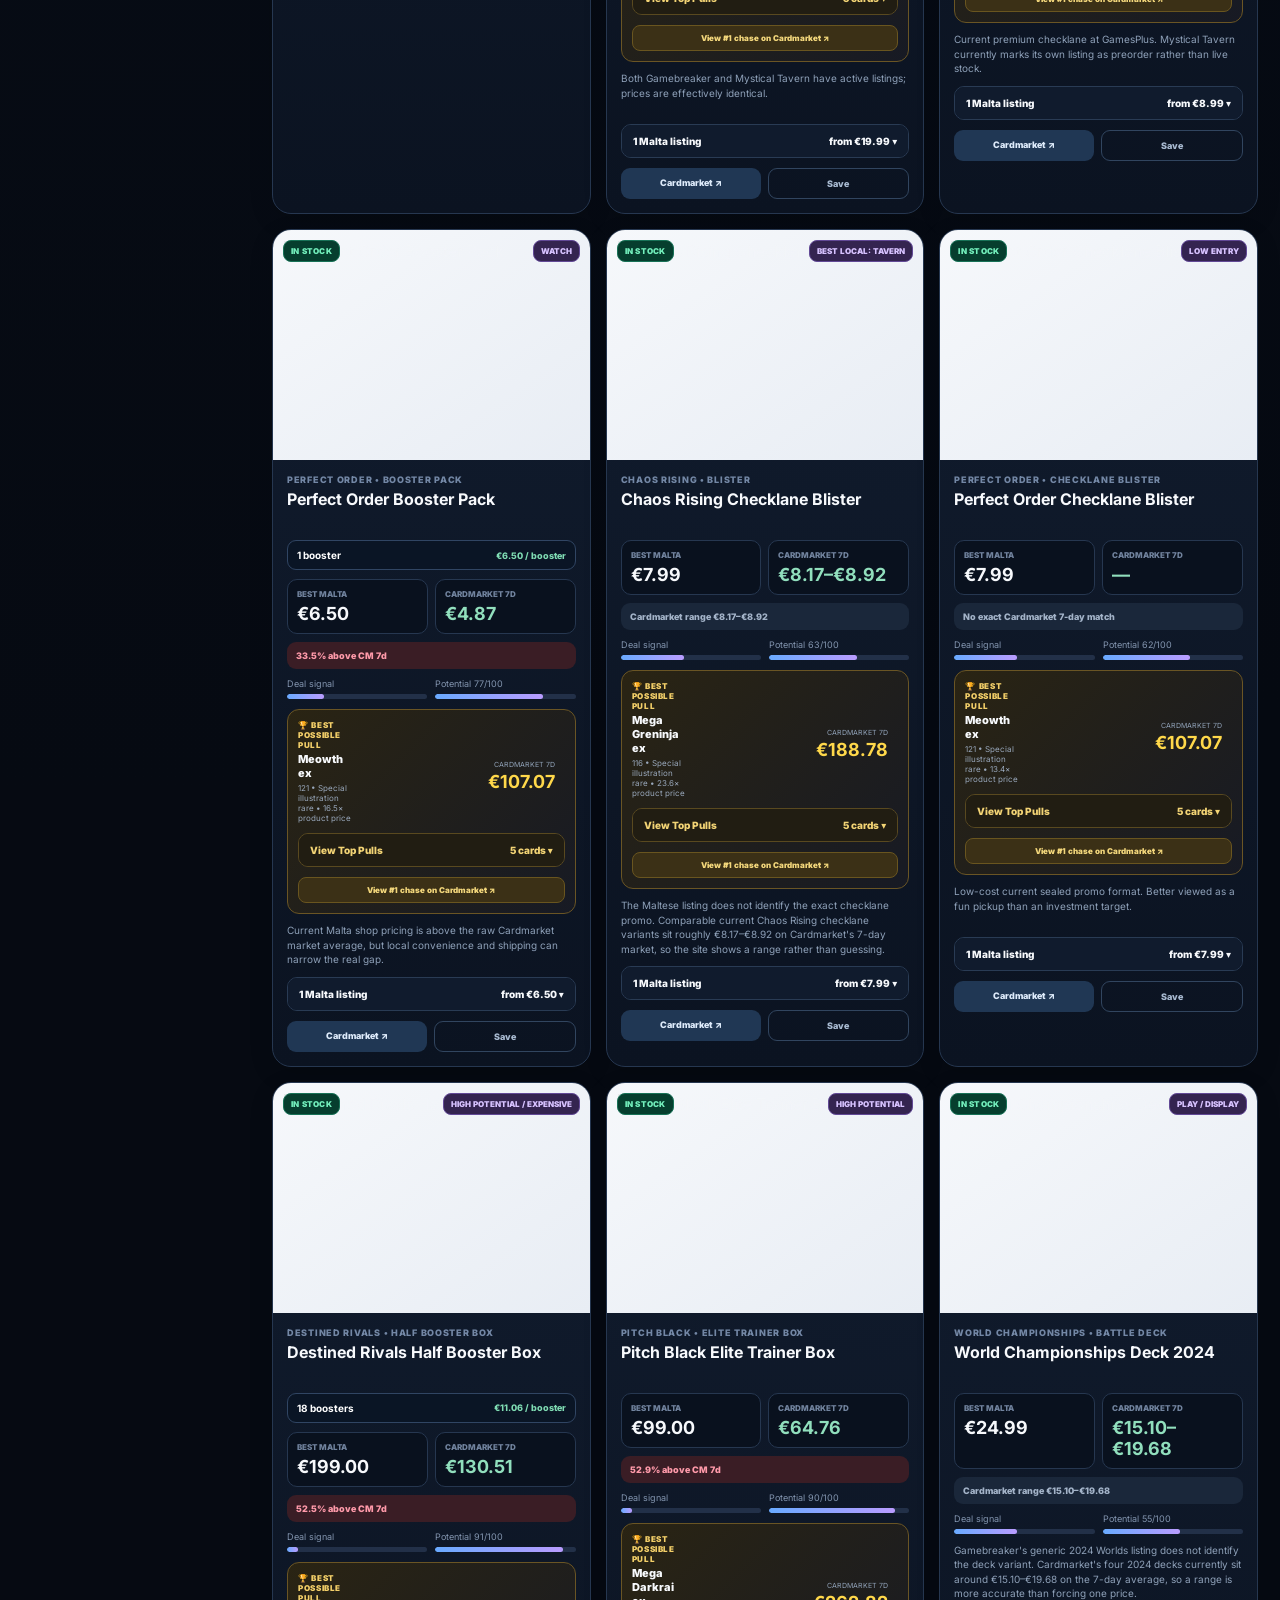
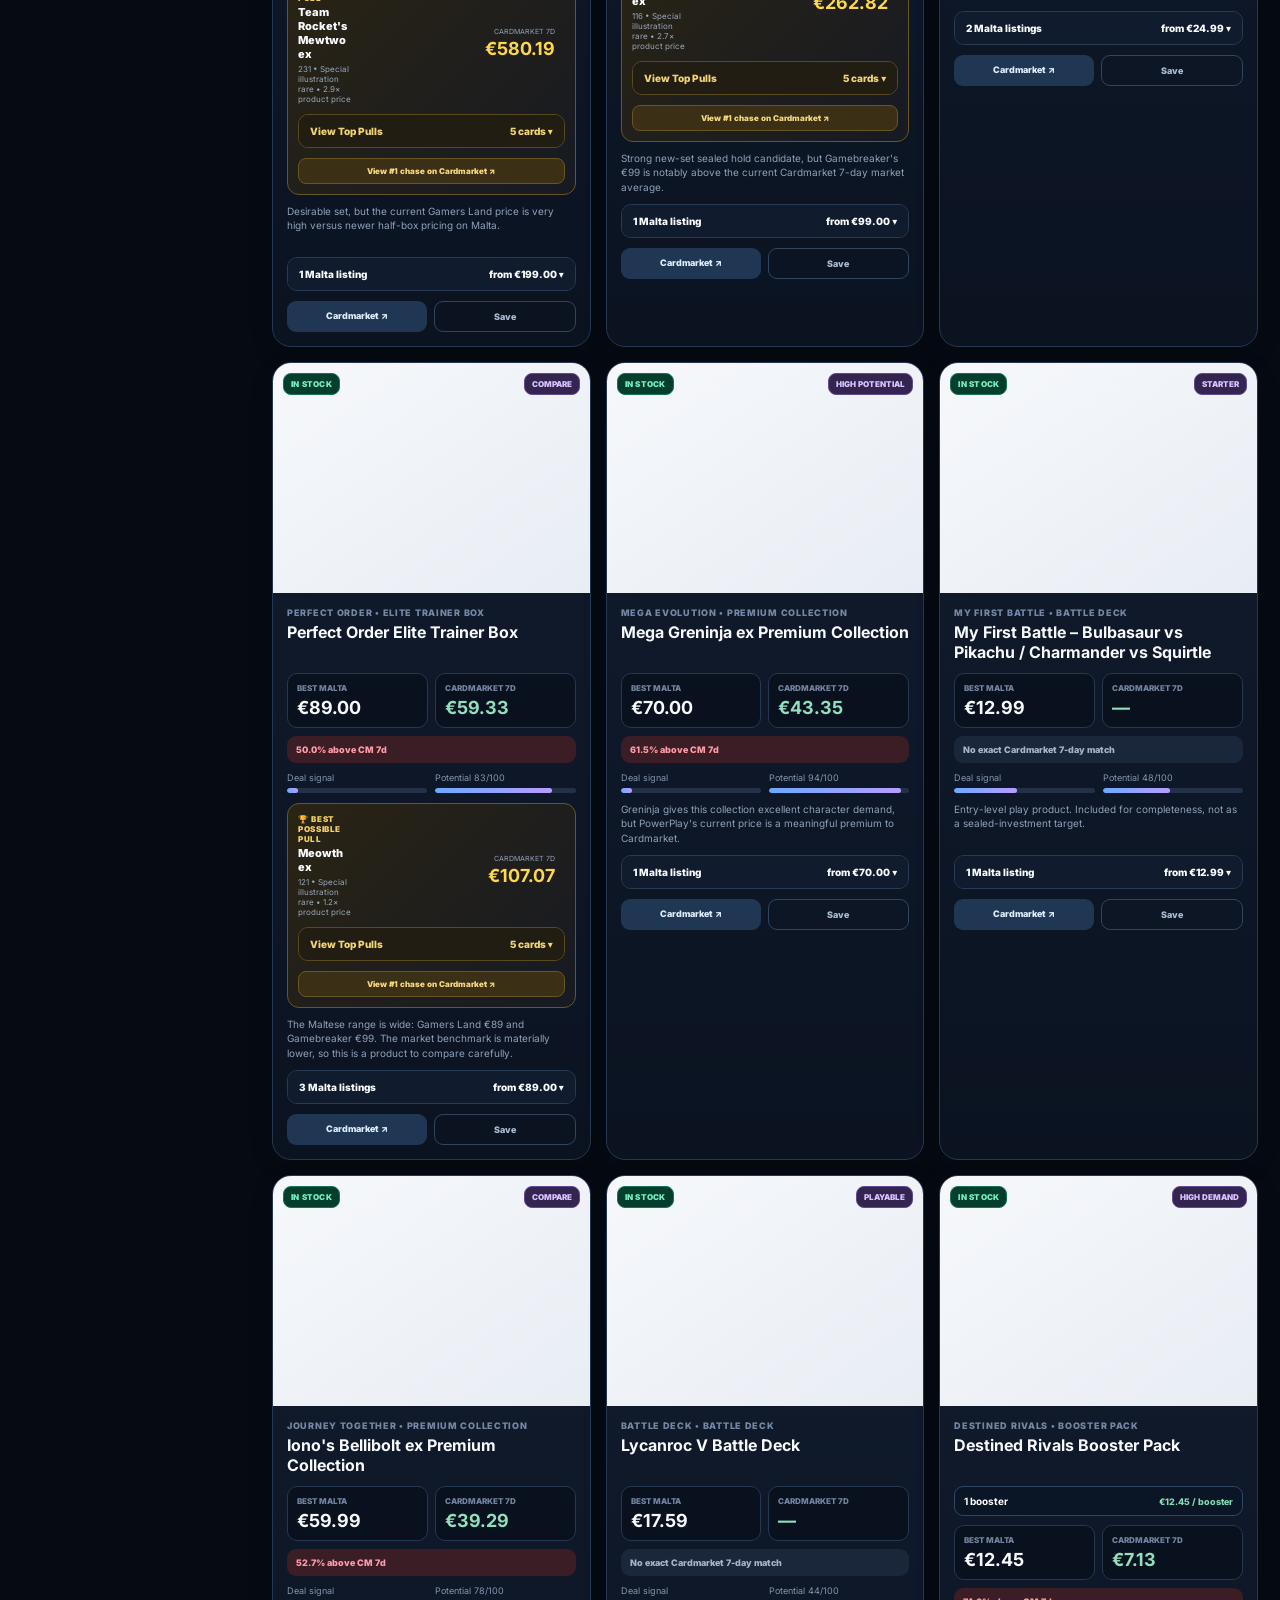
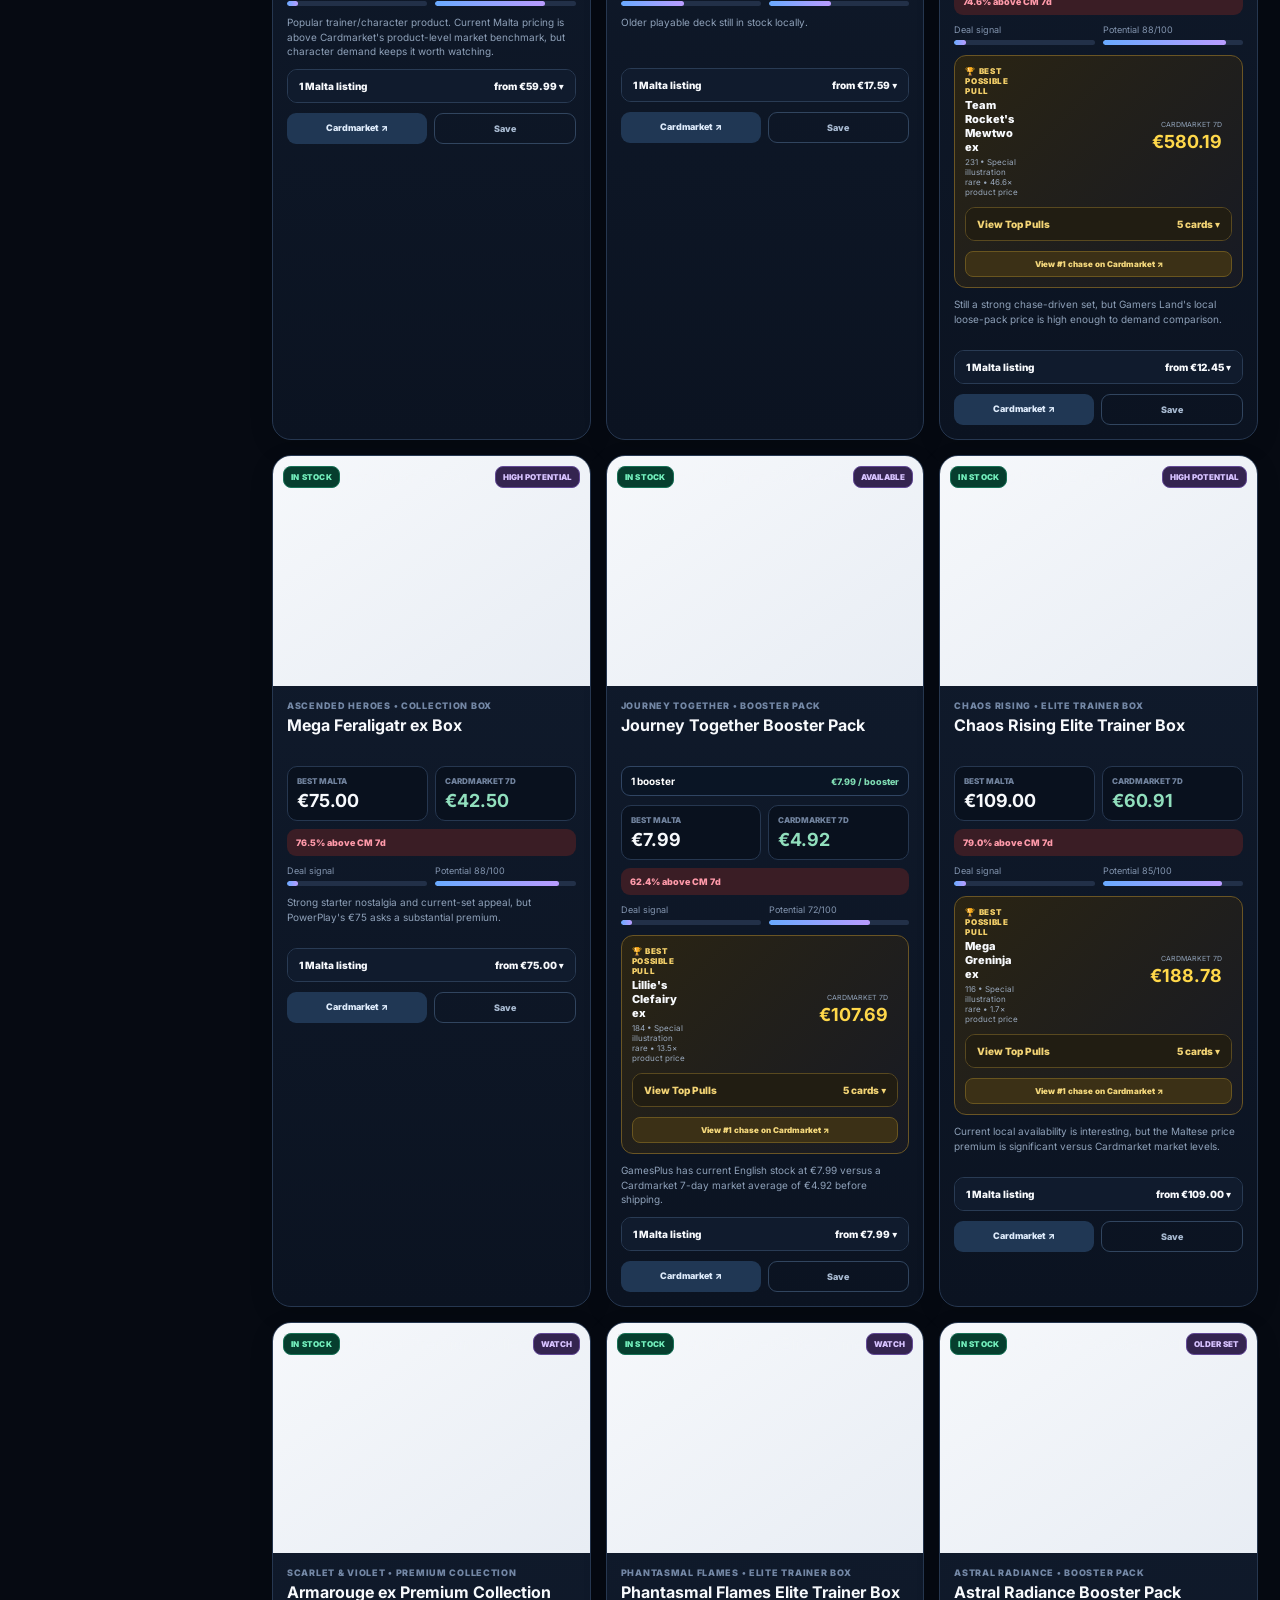
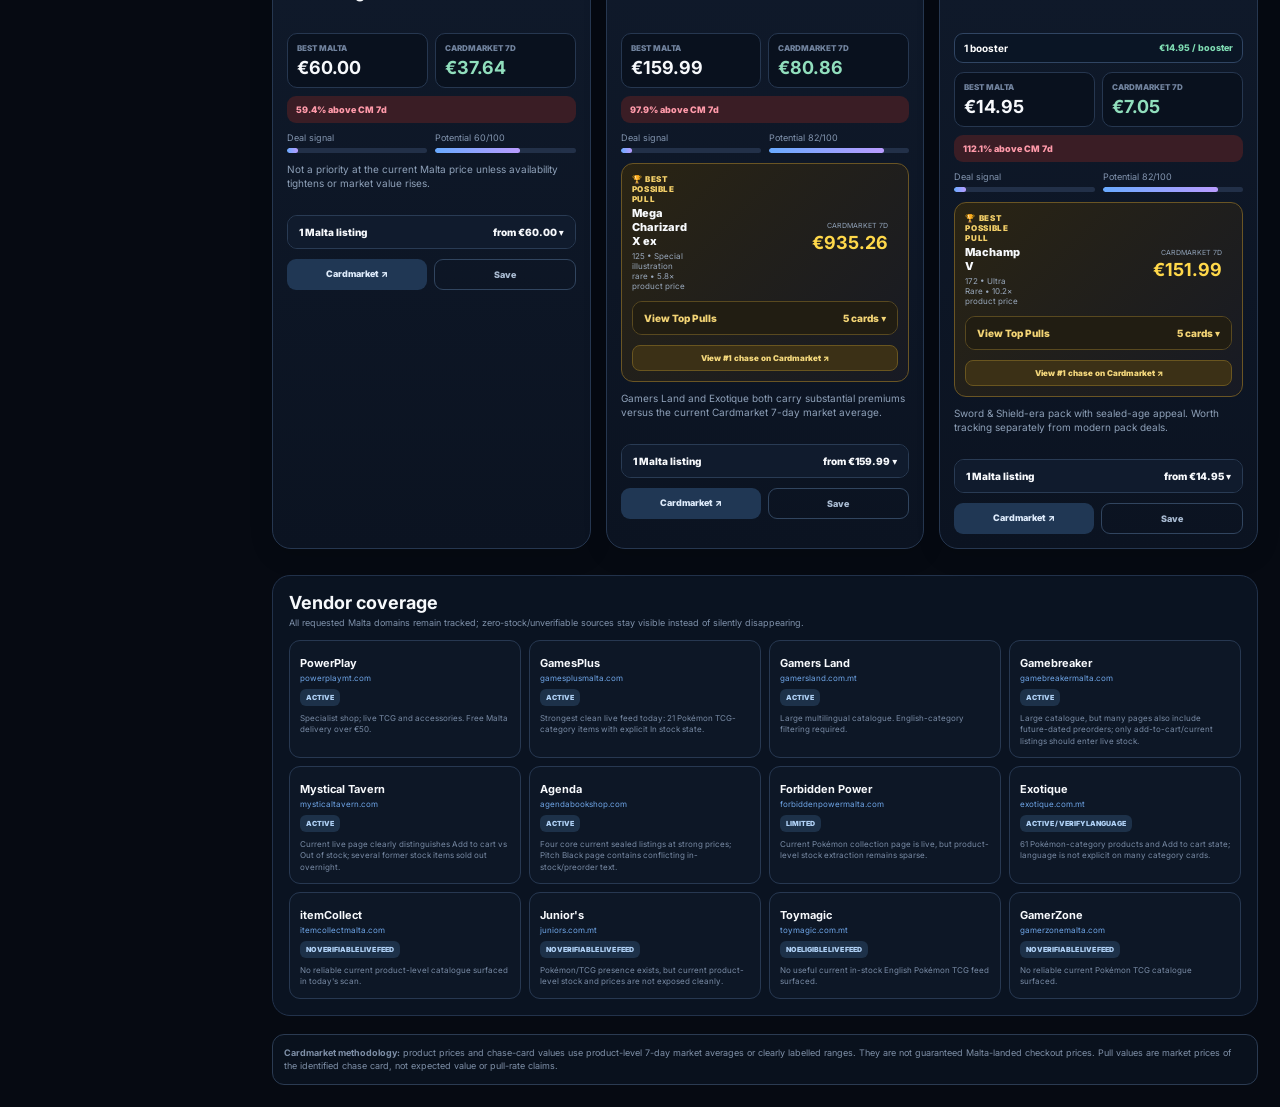
==== commit 71488d08: "chore: refresh PokeDeals site and data" ====
--- a/index.html
+++ b/index.html
@@ -56,6 +56,7 @@
 .pullinfo b{display:block;font-size:9px}.pullinfo span{display:block;font-size:7px;color:#8fa0b6;margin-top:2px}
 .pullprice{text-align:right}.pullprice b{display:block;color:#f6d56d;font-size:11px}.pullprice a{display:block!important;background:transparent!important;border:0!important;padding:0!important;color:#82b8ff!important;font-size:7px!important;margin-top:2px!important;text-align:right!important}
 </style>
+<link rel="stylesheet" href="budget.css?v=1">
 </head>
 <body>
 <div class="app"><aside class="sidebar"><div class="logo"><strong><b>COLINSKIS</b> PokeDeals</strong><small>Malta TCG intelligence</small></div><div class="navlabel">Catalogue</div><div class="nav" id="sideNav"></div><div class="navlabel">Rules</div><div class="sidefoot">English products only.<br>Live stock only in the main catalogue.<br>Preorders stay separate.<br>Cardmarket uses product-level market benchmarks, not invented Malta-landed checkout prices.</div></aside>
@@ -82,4 +83,5 @@
 window.toggleSave=id=>{saved.has(id)?saved.delete(id):saved.add(id);localStorage.setItem('colinskiSavedDesktop',JSON.stringify([...saved]));buildNav();render();};document.getElementById('search').addEventListener('input',render);document.getElementById('sort').addEventListener('change',render);document.getElementById('vendorFilter').addEventListener('change',render);
 async function boot(){try{const [res,pullRes]=await Promise.all([fetch('data/catalog.json?v='+Date.now(),{cache:'no-store'}),fetch('data/pulls.json?v='+Date.now(),{cache:'no-store'})]);if(!res.ok) throw new Error('Catalog HTTP '+res.status);const data=await res.json();if(pullRes.ok){const pd=await pullRes.json();pulls=pd.sets||{};}products=data.products||[];preorders=data.preorders||[];accessories=data.accessories||[];vendors=data.vendors||[];catalogGeneratedAt=data.generated_at||null;buildVendors();buildNav();render();}catch(err){document.getElementById('grid').innerHTML='<div class="empty">Catalog data could not be loaded. Refresh the page or check GitHub Pages deployment.</div>';console.error(err);}}
 boot();
-</script></body></html>
+</script><script src="budget.js?v=1"></script>
+</body></html>
--- a/budget.css
+++ b/budget.css
@@ -0,0 +1 @@
+.packintel{display:flex;justify-content:space-between;align-items:center;margin:0 0 9px;padding:8px 9px;border:1px solid #304563;background:#0a1525;border-radius:9px}.packintel b{font-size:10px;color:#fff}.packintel span{font-size:9px;color:#7fdcb3;font-weight:800}.budget-fab{position:fixed;right:22px;bottom:22px;z-index:80;border:1px solid #e0bd45;background:#ffd84a;color:#111827;border-radius:13px;padding:13px 17px;font-weight:900;box-shadow:0 12px 35px #0008;cursor:pointer}.budget-modal{display:none;position:fixed;inset:0;z-index:100;background:#03060bd9;backdrop-filter:blur(8px);padding:30px;overflow:auto}.budget-modal.open{display:flex;align-items:flex-start;justify-content:center}.budget-panel{width:min(900px,100%);margin:auto;background:linear-gradient(160deg,#111d30,#090f1a);border:1px solid #3a5275;border-radius:22px;padding:24px;position:relative;box-shadow:0 30px 90px #000}.budget-x{position:absolute;right:16px;top:14px;border:0;background:#1d2a3e;color:white;width:34px;height:34px;border-radius:50%;font-size:22px;cursor:pointer}.budget-kicker{font-size:9px;font-weight:900;letter-spacing:.14em;color:#ffd84a}.budget-panel h2{font-size:32px;margin:5px 0}.budget-panel>p{color:#8fa1ba;font-size:11px}.budget-controls{display:grid;grid-template-columns:1fr 1.3fr 1fr auto;gap:9px;align-items:end;margin:20px 0}.budget-controls label{font-size:9px;color:#8fa1ba;font-weight:800}.budget-controls input[type=number],.budget-controls select{display:block;width:100%;height:43px;margin-top:5px;background:#0b1422;border:1px solid #30435e;border-radius:9px;color:white;padding:0 10px}.budget-controls button{height:43px;border:0;border-radius:9px;background:#ffd84a;color:#10131a;font-weight:900;padding:0 16px;cursor:pointer}.ba-check{height:43px;display:flex!important;align-items:center;gap:7px;color:#c4d0df!important}.ba-summary{display:grid;grid-template-columns:repeat(4,1fr);gap:8px;margin-bottom:12px}.ba-summary div{background:#0b1524;border:1px solid #293d59;border-radius:12px;padding:12px}.ba-summary b{display:block;font-size:21px}.ba-summary span{font-size:8px;text-transform:uppercase;color:#7f91aa}.ba-list{display:grid;gap:7px}.ba-row{padding:11px 12px;border:1px solid #263a55;background:#0b1422;border-radius:10px;display:grid;grid-template-columns:1fr auto;gap:3px 12px}.ba-row strong{font-size:11px}.ba-row span{font-size:10px;color:#83dfb7;font-weight:800}.ba-row small{grid-column:1/-1;color:#7f91aa;font-size:8px}.ba-empty{padding:25px;border:1px dashed #3a4d68;border-radius:12px;color:#899ab2;text-align:center}@media(max-width:720px){.budget-modal{padding:10px}.budget-panel{padding:18px}.budget-controls{grid-template-columns:1fr}.ba-summary{grid-template-columns:1fr 1fr}.ba-row{grid-template-columns:1fr}.budget-fab{right:12px;bottom:12px}.budget-panel h2{font-size:26px}}
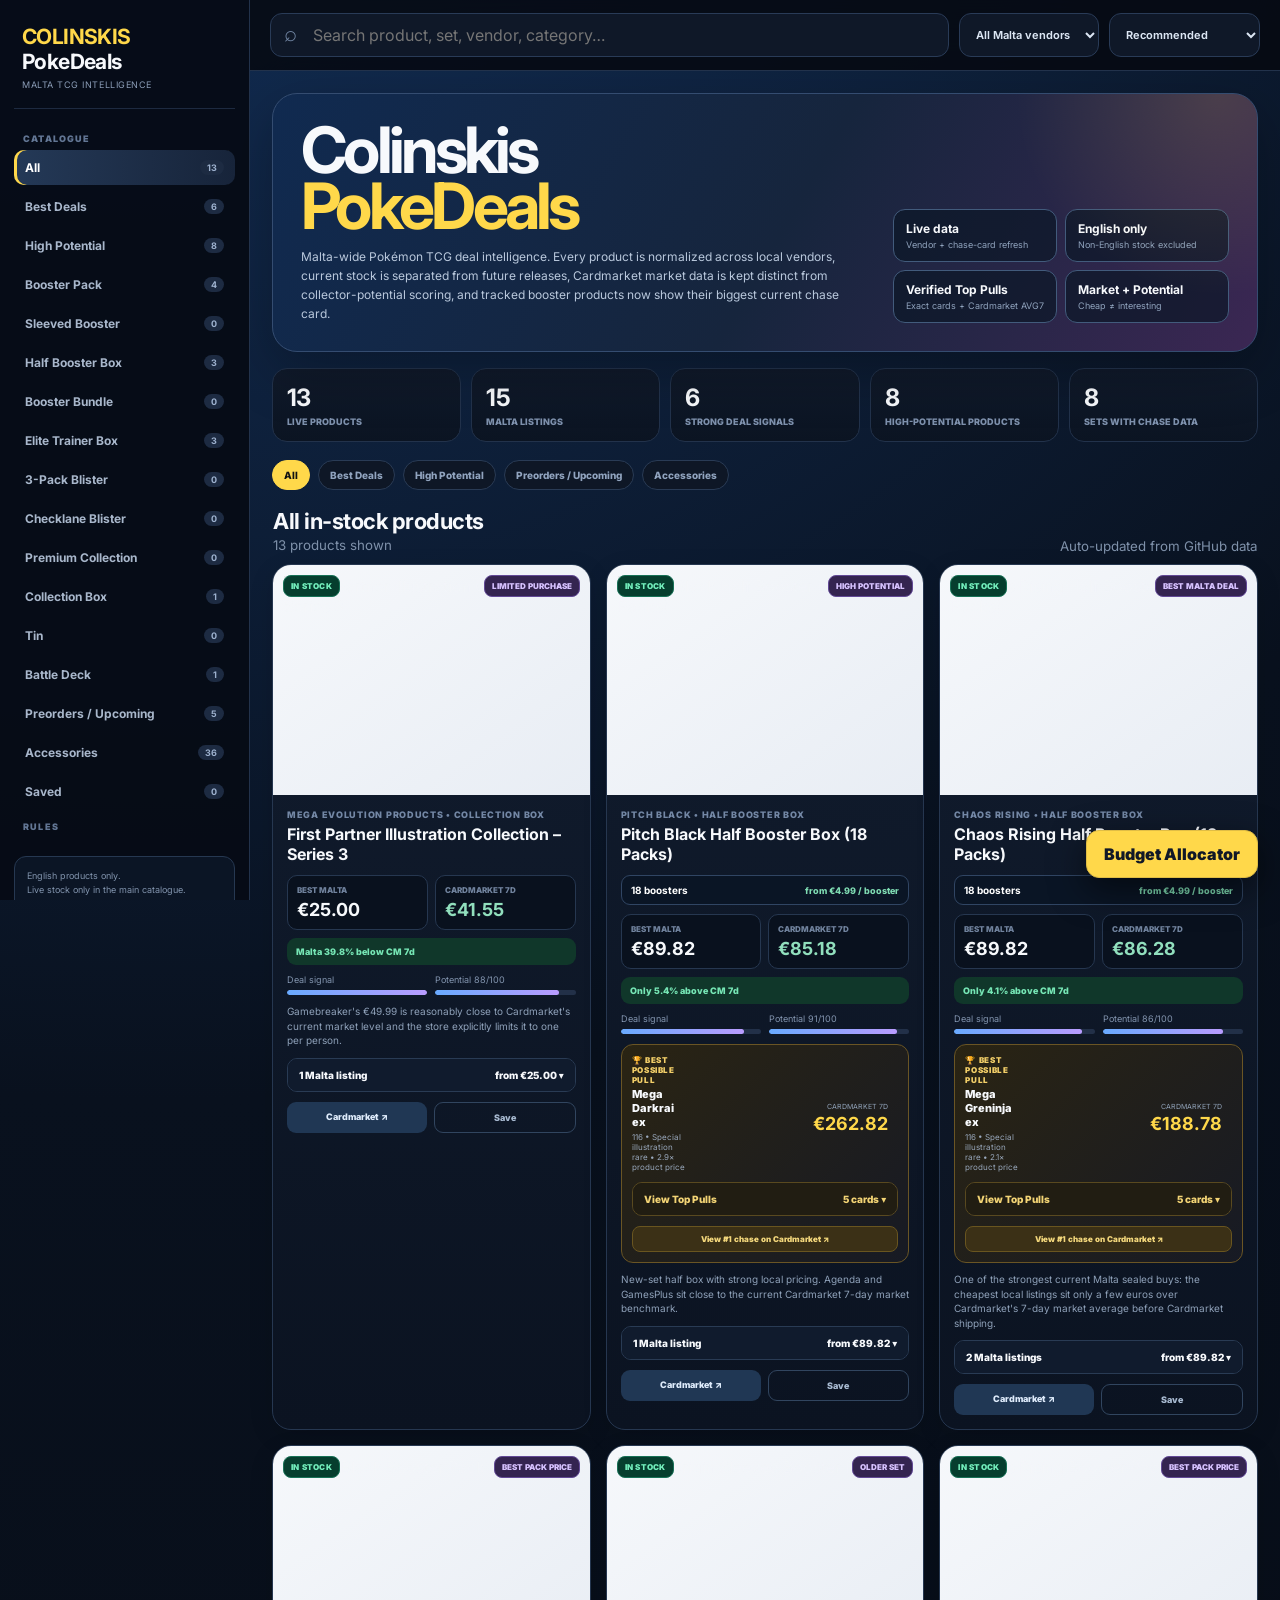
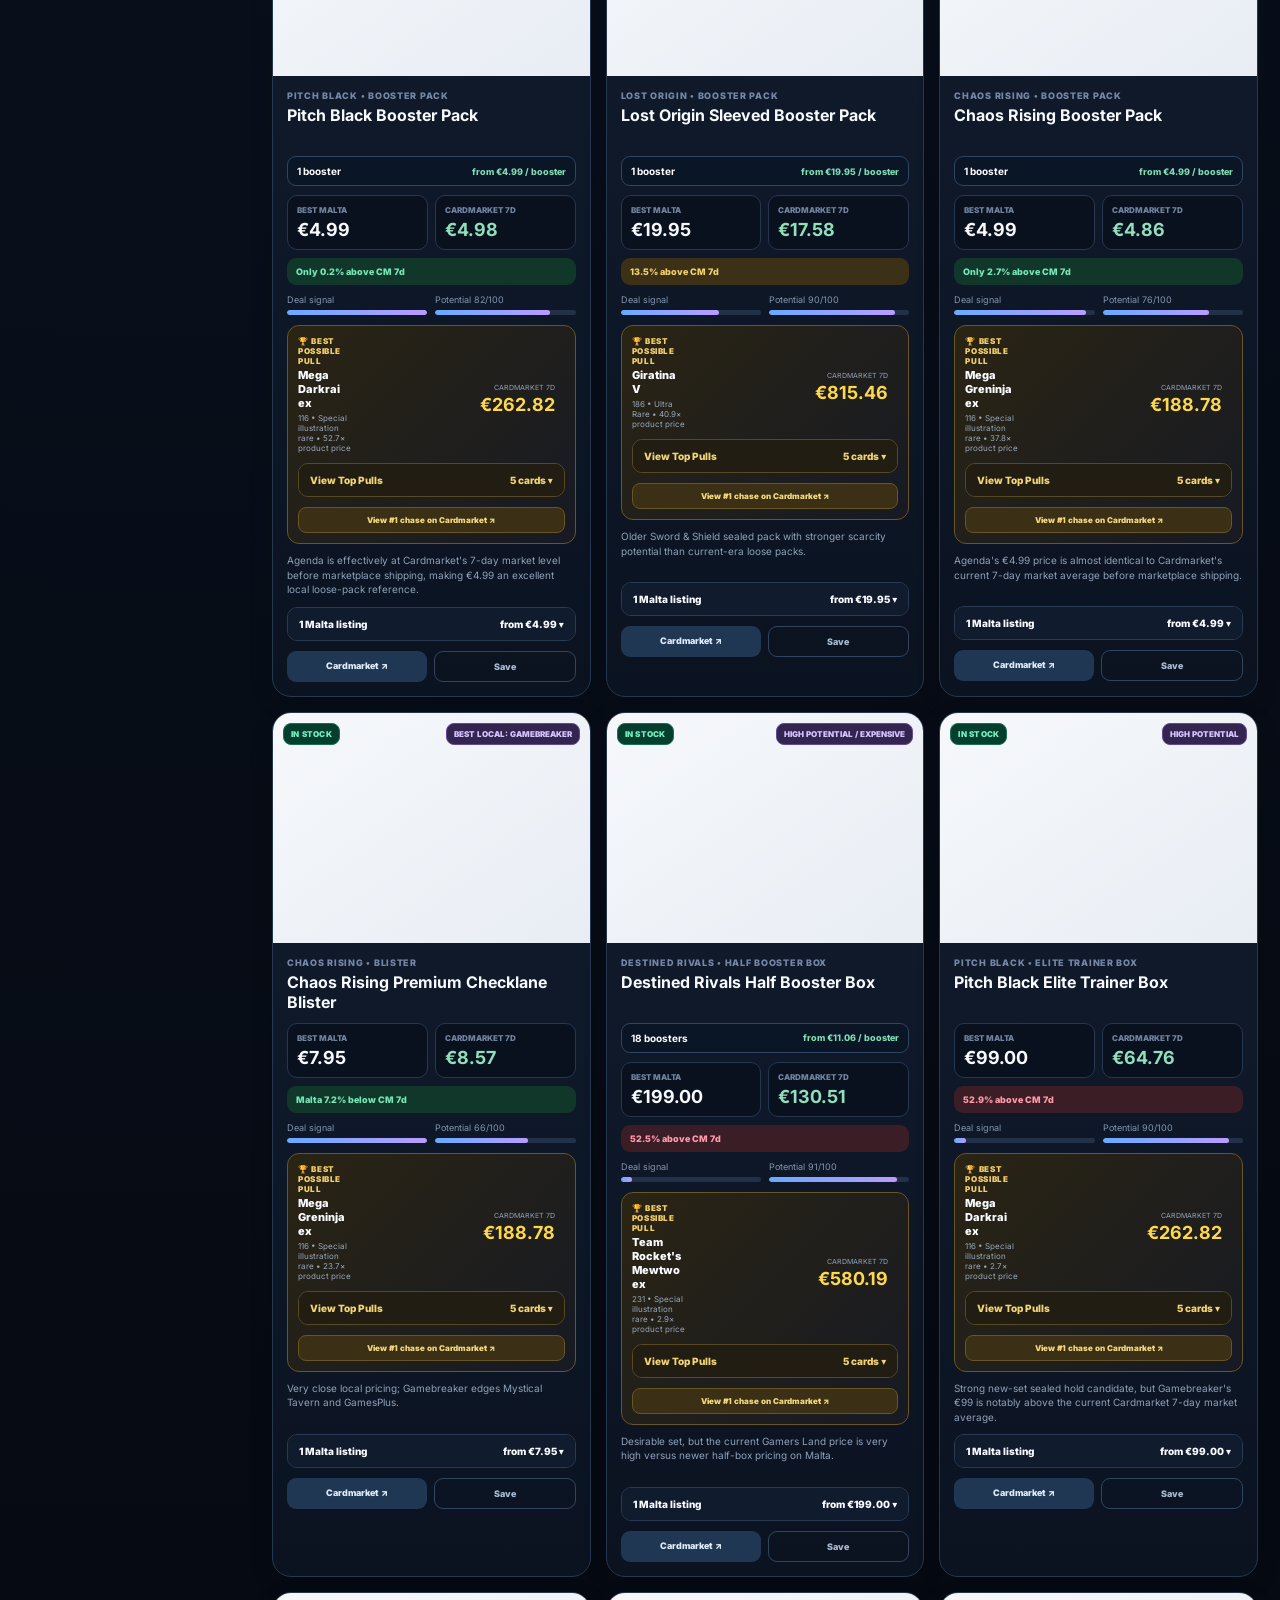
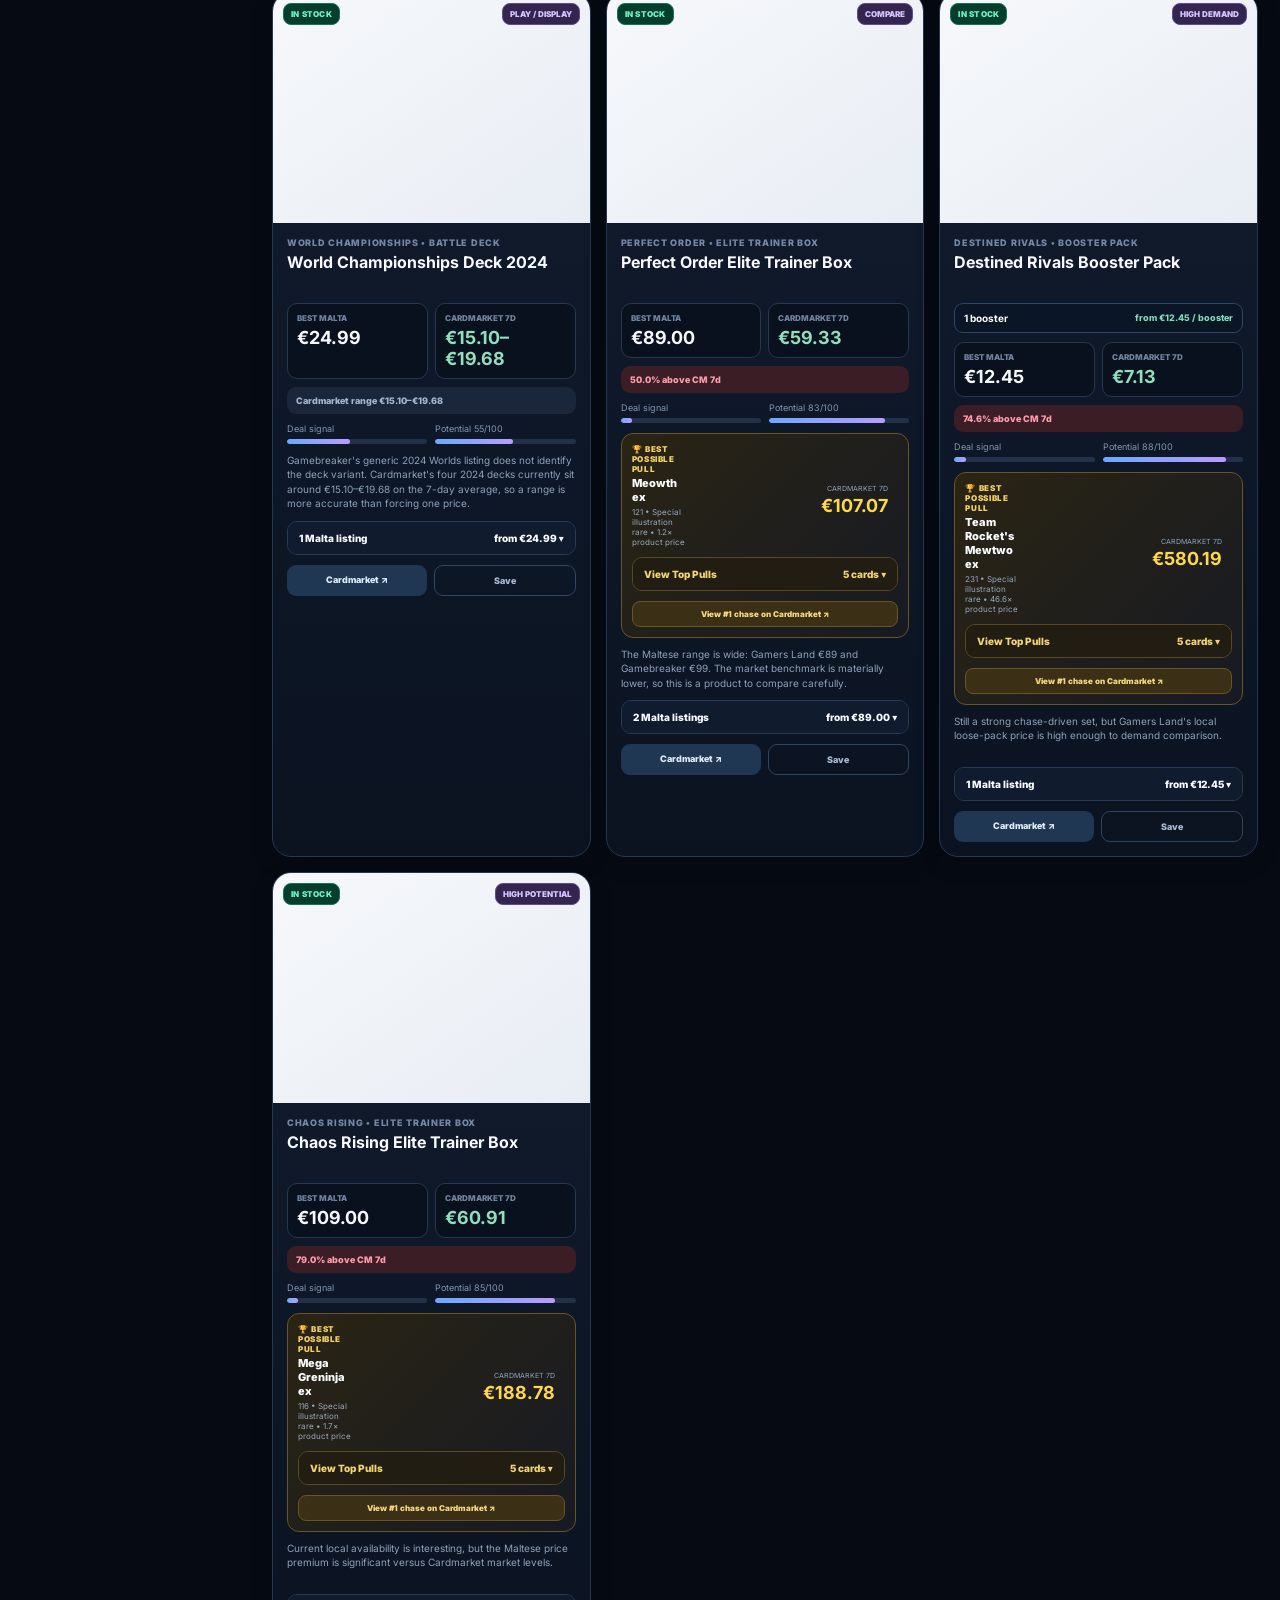
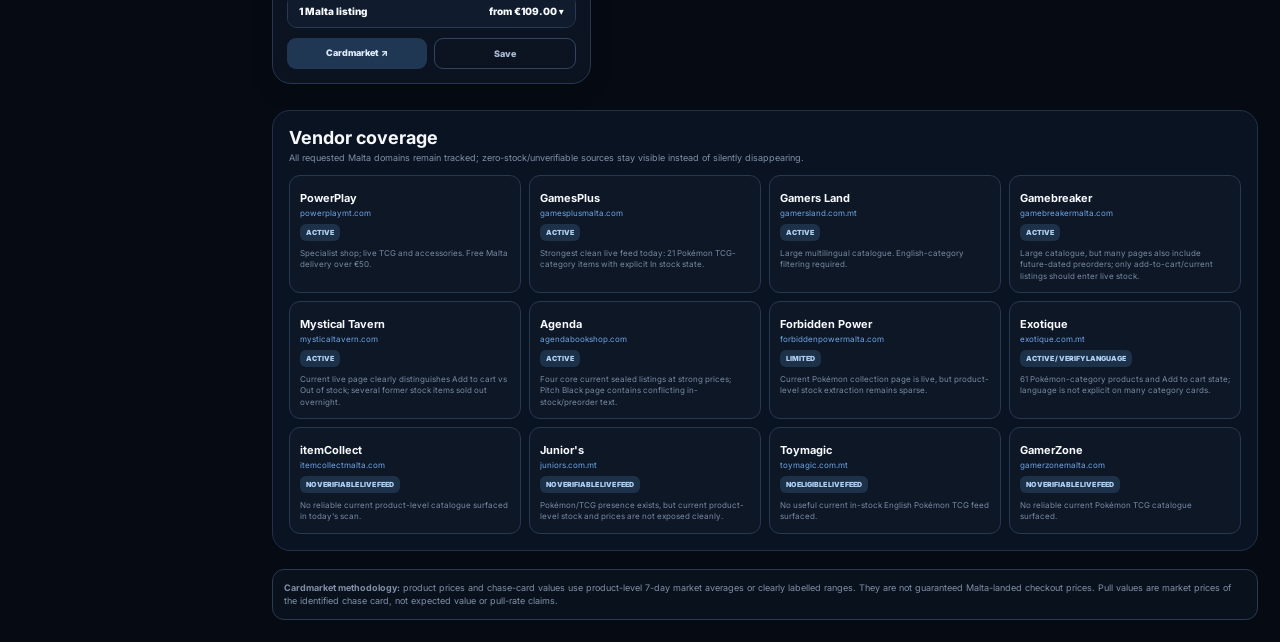
==== commit 89eb3e55: "chore: refresh PokeDeals site and data" ====
--- a/index.html
+++ b/index.html
@@ -56,7 +56,7 @@
 .pullinfo b{display:block;font-size:9px}.pullinfo span{display:block;font-size:7px;color:#8fa0b6;margin-top:2px}
 .pullprice{text-align:right}.pullprice b{display:block;color:#f6d56d;font-size:11px}.pullprice a{display:block!important;background:transparent!important;border:0!important;padding:0!important;color:#82b8ff!important;font-size:7px!important;margin-top:2px!important;text-align:right!important}
 </style>
-<link rel="stylesheet" href="budget.css?v=1">
+<link rel="stylesheet" href="budget.css?v=3">
 </head>
 <body>
 <div class="app"><aside class="sidebar"><div class="logo"><strong><b>COLINSKIS</b> PokeDeals</strong><small>Malta TCG intelligence</small></div><div class="navlabel">Catalogue</div><div class="nav" id="sideNav"></div><div class="navlabel">Rules</div><div class="sidefoot">English products only.<br>Live stock only in the main catalogue.<br>Preorders stay separate.<br>Cardmarket uses product-level market benchmarks, not invented Malta-landed checkout prices.</div></aside>
@@ -79,9 +79,9 @@
 function card(p){const mp=minPrice(p),d=delta(p);const cm=p.cm!=null?`€${p.cm.toFixed(2)}`:p.cmrange?`€${p.cmrange[0].toFixed(2)}–€${p.cmrange[1].toFixed(2)}`:'—';return `<article class="card"><div class="art"><img src="${p.img}" alt="${p.name}" loading="lazy" onerror="this.style.opacity=.15"><span class="stock">IN STOCK</span><span class="tag">${p.tag||'Tracked'}</span></div><div class="body"><div class="eyebrow">${p.set} • ${p.type}</div><h3>${p.name}</h3><div class="prices"><div class="pbox"><span>Best Malta</span><b>€${mp.toFixed(2)}</b></div><div class="pbox"><span>Cardmarket 7d</span><b class="cm">${cm}</b></div></div><div class="delta ${dClass(d)}">${dText(p)}</div><div class="scoreline"><div class="score">Deal signal<div class="meter"><i style="width:${Math.max(8,Math.min(100,d==null?45:100-Math.max(-20,d)*2.2))}%"></i></div></div><div class="score">Potential ${p.potential}/100<div class="meter"><i style="width:${p.potential}%"></i></div></div></div>${pullBox(p)}<div class="why">${p.why||''}</div><details><summary><span>${p.listings.length} Malta listing${p.listings.length!==1?'s':''}</span><span>from €${mp.toFixed(2)} ▾</span></summary><div class="offers">${p.listings.slice().sort((a,b)=>a.price-b.price).map((o,i)=>`<div class="offer"><div><b>${i===0?'★ ':''}${o.store}</b><div class="meta">${o.ship||''}</div>${o.note?`<div class="note">${o.note}</div>`:''}</div><div class="oprice"><strong>€${o.price.toFixed(2)}</strong><a href="${o.url}" target="_blank">Open vendor ↗</a></div></div>`).join('')}</div></details><div class="actions">${p.cmurl?`<a href="${p.cmurl}" target="_blank">Cardmarket ↗</a>`:'<a style="opacity:.45">CM pending</a>'}<button class="${saved.has(p.id)?'saved':''}" onclick="toggleSave('${p.id}')">${saved.has(p.id)?'Saved':'Save'}</button></div></div></article>`;}
 function preorderCard(p){const mp=p.listings.length?Math.min(...p.listings.map(x=>x.price)):null;return `<article class="card preorder-card"><div class="art"><img src="${p.img}" alt="${p.name}" loading="lazy" onerror="this.style.opacity=.18"><span class="stock" style="background:#4b3a12;color:#f6db79;border-color:#7a611d">UPCOMING</span><span class="tag">${p.interest}</span></div><div class="body"><div class="eyebrow">${p.set} • ${p.type}</div><h3>${p.name}</h3><div class="release">Release: ${p.release}</div><div class="why">${p.why}</div>${p.listings.length?`<details open><summary><span>Malta preorder / allocation</span><span>from €${mp.toFixed(2)} ▾</span></summary><div class="offers">${p.listings.map(o=>`<div class="offer"><div><b>${o.store}</b>${o.note?`<div class="note">${o.note}</div>`:''}</div><div class="oprice"><strong>€${o.price.toFixed(2)}</strong><a href="${o.url}" target="_blank">Open ↗</a></div></div>`).join('')}</div></details>`:`<div class="delta neutral">No verified Malta preorder surfaced yet — watch target.</div>`}<div class="actions"><a href="${p.official}" target="_blank">Official / source ↗</a><button onclick="toggleSave('${p.id}')">Watch</button></div></div></article>`;}
 function accessoryCard(a){return `<article class="card accessory-card"><div class="art"><img src="${a.img}" alt="${a.name}" loading="lazy" onerror="this.style.opacity=.18"><span class="stock" style="background:#17375d;color:#a7cfff;border-color:#315f91">ACCESSORY</span><span class="tag">${a.type}</span></div><div class="body"><div class="eyebrow">${a.store} • In stock</div><h3>${a.name}</h3><div class="accprice">€${a.price.toFixed(2)}</div><div class="why">${a.note||''}</div>${a.other?`<details><summary><span>Other Malta listing</span><span>▾</span></summary><div class="offers">${a.other.map(o=>`<div class="offer"><div><b>${o.store}</b></div><div class="oprice"><strong>€${o.price.toFixed(2)}</strong><a href="${o.url}" target="_blank">Open ↗</a></div></div>`).join('')}</div></details>`:''}<div class="actions"><a href="${a.url}" target="_blank">Open vendor ↗</a><button onclick="toggleSave('${a.id}')">${saved.has(a.id)?'Saved':'Save'}</button></div></div></article>`;}
-function render(){quickStats();let arr=[];if(view==='Preorders / Upcoming'){arr=preorders;document.getElementById('heading').textContent='Preorders / Upcoming';document.getElementById('count').textContent=`${arr.length} tracked upcoming products`;document.getElementById('grid').innerHTML=arr.map(preorderCard).join('')||'<div class="empty">No current preorder targets.</div>';return;}if(view==='Accessories'){arr=accessories;const q=document.getElementById('search').value.toLowerCase().trim(),v=document.getElementById('vendorFilter').value;if(q)arr=arr.filter(a=>(a.name+' '+a.type+' '+a.store).toLowerCase().includes(q));if(v!=='All')arr=arr.filter(a=>a.store===v||(a.other||[]).some(x=>x.store===v));arr=arr.slice().sort((a,b)=>a.price-b.price);document.getElementById('heading').textContent='Pokémon TCG Accessories';document.getElementById('count').textContent=`${arr.length} verified accessory listings`;document.getElementById('grid').innerHTML=arr.map(accessoryCard).join('')||'<div class="empty">No accessories match your filters.</div>';return;}arr=filterProducts();document.getElementById('heading').textContent=view==='All'?'All in-stock products':view;document.getElementById('count').textContent=`${arr.length} products shown`;document.getElementById('grid').innerHTML=arr.map(card).join('')||'<div class="empty">No products match this view.</div>';}
+function render(){quickStats();let arr=[];if(view==='Preorders / Upcoming'){arr=preorders;document.getElementById('heading').textContent='Preorders / Upcoming';document.getElementById('count').textContent=`${arr.length} tracked upcoming products`;document.getElementById('grid').innerHTML=arr.map(preorderCard).join('')||'<div class="empty">No current preorder targets.</div>';return;}if(view==='Accessories'){arr=accessories.filter(a=>a.direct_product_url===true && !/bing\.net/i.test(a.img||'') && /\/product(?:-page)?\/|\/products\//i.test(a.url||''));const q=document.getElementById('search').value.toLowerCase().trim(),v=document.getElementById('vendorFilter').value;if(q)arr=arr.filter(a=>(a.name+' '+a.type+' '+a.store).toLowerCase().includes(q));if(v!=='All')arr=arr.filter(a=>a.store===v||(a.other||[]).some(x=>x.store===v));arr=arr.slice().sort((a,b)=>a.price-b.price);document.getElementById('heading').textContent='Pokémon TCG Accessories';document.getElementById('count').textContent=`${arr.length} verified accessory listings`;document.getElementById('grid').innerHTML=arr.map(accessoryCard).join('')||'<div class="empty">No accessories match your filters.</div>';return;}arr=filterProducts();document.getElementById('heading').textContent=view==='All'?'All in-stock products':view;document.getElementById('count').textContent=`${arr.length} products shown`;document.getElementById('grid').innerHTML=arr.map(card).join('')||'<div class="empty">No products match this view.</div>';}
 window.toggleSave=id=>{saved.has(id)?saved.delete(id):saved.add(id);localStorage.setItem('colinskiSavedDesktop',JSON.stringify([...saved]));buildNav();render();};document.getElementById('search').addEventListener('input',render);document.getElementById('sort').addEventListener('change',render);document.getElementById('vendorFilter').addEventListener('change',render);
 async function boot(){try{const [res,pullRes]=await Promise.all([fetch('data/catalog.json?v='+Date.now(),{cache:'no-store'}),fetch('data/pulls.json?v='+Date.now(),{cache:'no-store'})]);if(!res.ok) throw new Error('Catalog HTTP '+res.status);const data=await res.json();if(pullRes.ok){const pd=await pullRes.json();pulls=pd.sets||{};}products=data.products||[];preorders=data.preorders||[];accessories=data.accessories||[];vendors=data.vendors||[];catalogGeneratedAt=data.generated_at||null;buildVendors();buildNav();render();}catch(err){document.getElementById('grid').innerHTML='<div class="empty">Catalog data could not be loaded. Refresh the page or check GitHub Pages deployment.</div>';console.error(err);}}
 boot();
-</script><script src="budget.js?v=1"></script>
+</script><script src="budget.js?v=3"></script>
 </body></html>
--- a/budget.css
+++ b/budget.css
@@ -1 +1 @@
-.packintel{display:flex;justify-content:space-between;align-items:center;margin:0 0 9px;padding:8px 9px;border:1px solid #304563;background:#0a1525;border-radius:9px}.packintel b{font-size:10px;color:#fff}.packintel span{font-size:9px;color:#7fdcb3;font-weight:800}.budget-fab{position:fixed;right:22px;bottom:22px;z-index:80;border:1px solid #e0bd45;background:#ffd84a;color:#111827;border-radius:13px;padding:13px 17px;font-weight:900;box-shadow:0 12px 35px #0008;cursor:pointer}.budget-modal{display:none;position:fixed;inset:0;z-index:100;background:#03060bd9;backdrop-filter:blur(8px);padding:30px;overflow:auto}.budget-modal.open{display:flex;align-items:flex-start;justify-content:center}.budget-panel{width:min(900px,100%);margin:auto;background:linear-gradient(160deg,#111d30,#090f1a);border:1px solid #3a5275;border-radius:22px;padding:24px;position:relative;box-shadow:0 30px 90px #000}.budget-x{position:absolute;right:16px;top:14px;border:0;background:#1d2a3e;color:white;width:34px;height:34px;border-radius:50%;font-size:22px;cursor:pointer}.budget-kicker{font-size:9px;font-weight:900;letter-spacing:.14em;color:#ffd84a}.budget-panel h2{font-size:32px;margin:5px 0}.budget-panel>p{color:#8fa1ba;font-size:11px}.budget-controls{display:grid;grid-template-columns:1fr 1.3fr 1fr auto;gap:9px;align-items:end;margin:20px 0}.budget-controls label{font-size:9px;color:#8fa1ba;font-weight:800}.budget-controls input[type=number],.budget-controls select{display:block;width:100%;height:43px;margin-top:5px;background:#0b1422;border:1px solid #30435e;border-radius:9px;color:white;padding:0 10px}.budget-controls button{height:43px;border:0;border-radius:9px;background:#ffd84a;color:#10131a;font-weight:900;padding:0 16px;cursor:pointer}.ba-check{height:43px;display:flex!important;align-items:center;gap:7px;color:#c4d0df!important}.ba-summary{display:grid;grid-template-columns:repeat(4,1fr);gap:8px;margin-bottom:12px}.ba-summary div{background:#0b1524;border:1px solid #293d59;border-radius:12px;padding:12px}.ba-summary b{display:block;font-size:21px}.ba-summary span{font-size:8px;text-transform:uppercase;color:#7f91aa}.ba-list{display:grid;gap:7px}.ba-row{padding:11px 12px;border:1px solid #263a55;background:#0b1422;border-radius:10px;display:grid;grid-template-columns:1fr auto;gap:3px 12px}.ba-row strong{font-size:11px}.ba-row span{font-size:10px;color:#83dfb7;font-weight:800}.ba-row small{grid-column:1/-1;color:#7f91aa;font-size:8px}.ba-empty{padding:25px;border:1px dashed #3a4d68;border-radius:12px;color:#899ab2;text-align:center}@media(max-width:720px){.budget-modal{padding:10px}.budget-panel{padding:18px}.budget-controls{grid-template-columns:1fr}.ba-summary{grid-template-columns:1fr 1fr}.ba-row{grid-template-columns:1fr}.budget-fab{right:12px;bottom:12px}.budget-panel h2{font-size:26px}}+.packintel{display:flex;justify-content:space-between;align-items:center;margin:0 0 9px;padding:8px 9px;border:1px solid #304563;background:#0a1525;border-radius:9px}.packintel b{font-size:10px;color:#fff}.packintel span{font-size:9px;color:#7fdcb3;font-weight:800}.budget-fab{position:fixed;right:22px;bottom:22px;z-index:80;border:1px solid #e0bd45;background:#ffd84a;color:#111827;border-radius:13px;padding:13px 17px;font-weight:900;box-shadow:0 12px 35px #0008;cursor:pointer}.budget-modal{display:none;position:fixed;inset:0;z-index:100;background:#03060bd9;backdrop-filter:blur(8px);padding:30px;overflow:auto}.budget-modal.open{display:flex;align-items:flex-start;justify-content:center}.budget-panel{width:min(980px,100%);margin:auto;background:linear-gradient(160deg,#111d30,#090f1a);border:1px solid #3a5275;border-radius:22px;padding:24px;position:relative;box-shadow:0 30px 90px #000}.budget-x{position:absolute;right:16px;top:14px;border:0;background:#1d2a3e;color:white;width:34px;height:34px;border-radius:50%;font-size:22px;cursor:pointer}.budget-kicker{font-size:9px;font-weight:900;letter-spacing:.14em;color:#ffd84a}.budget-panel h2{font-size:32px;margin:5px 0}.budget-panel>p{color:#8fa1ba;font-size:11px}.budget-controls{display:grid;grid-template-columns:1fr 1.2fr 1.2fr 1fr auto;gap:9px;align-items:end;margin:20px 0}.budget-controls label{font-size:9px;color:#8fa1ba;font-weight:800}.budget-controls input[type=number],.budget-controls select{display:block;width:100%;height:43px;margin-top:5px;background:#0b1422;border:1px solid #30435e;border-radius:9px;color:white;padding:0 10px}.budget-controls button{height:43px;border:0;border-radius:9px;background:#ffd84a;color:#10131a;font-weight:900;padding:0 16px;cursor:pointer}.ba-check{height:43px;display:flex!important;align-items:center;gap:7px;color:#c4d0df!important}.ba-summary{display:grid;grid-template-columns:repeat(4,1fr);gap:8px;margin-bottom:10px}.ba-summary div{background:#0b1524;border:1px solid #293d59;border-radius:12px;padding:12px}.ba-summary b{display:block;font-size:21px}.ba-summary span{font-size:8px;text-transform:uppercase;color:#7f91aa}.ba-storeline{display:flex;justify-content:space-between;align-items:center;padding:9px 11px;margin-bottom:10px;border:1px solid #4c4321;background:#211d11;border-radius:10px}.ba-storeline b{font-size:11px;color:#ffd84a}.ba-storeline span{font-size:8px;color:#a89967;text-transform:uppercase;font-weight:900}.ba-list{display:grid;gap:7px}.ba-row{padding:11px 12px;border:1px solid #263a55;background:#0b1422;border-radius:10px;display:grid;grid-template-columns:1fr auto;gap:3px 12px}.ba-row strong{font-size:11px}.ba-row span{font-size:10px;color:#83dfb7;font-weight:800}.ba-row small{grid-column:1/-1;color:#7f91aa;font-size:8px}.ba-empty{padding:25px;border:1px dashed #3a4d68;border-radius:12px;color:#899ab2;text-align:center}@media(max-width:900px){.budget-controls{grid-template-columns:1fr 1fr}.budget-controls button,.ba-check{width:100%}}@media(max-width:720px){.budget-modal{padding:10px}.budget-panel{padding:18px}.budget-controls{grid-template-columns:1fr}.ba-summary{grid-template-columns:1fr 1fr}.ba-row{grid-template-columns:1fr}.budget-fab{right:12px;bottom:12px}.budget-panel h2{font-size:26px}}
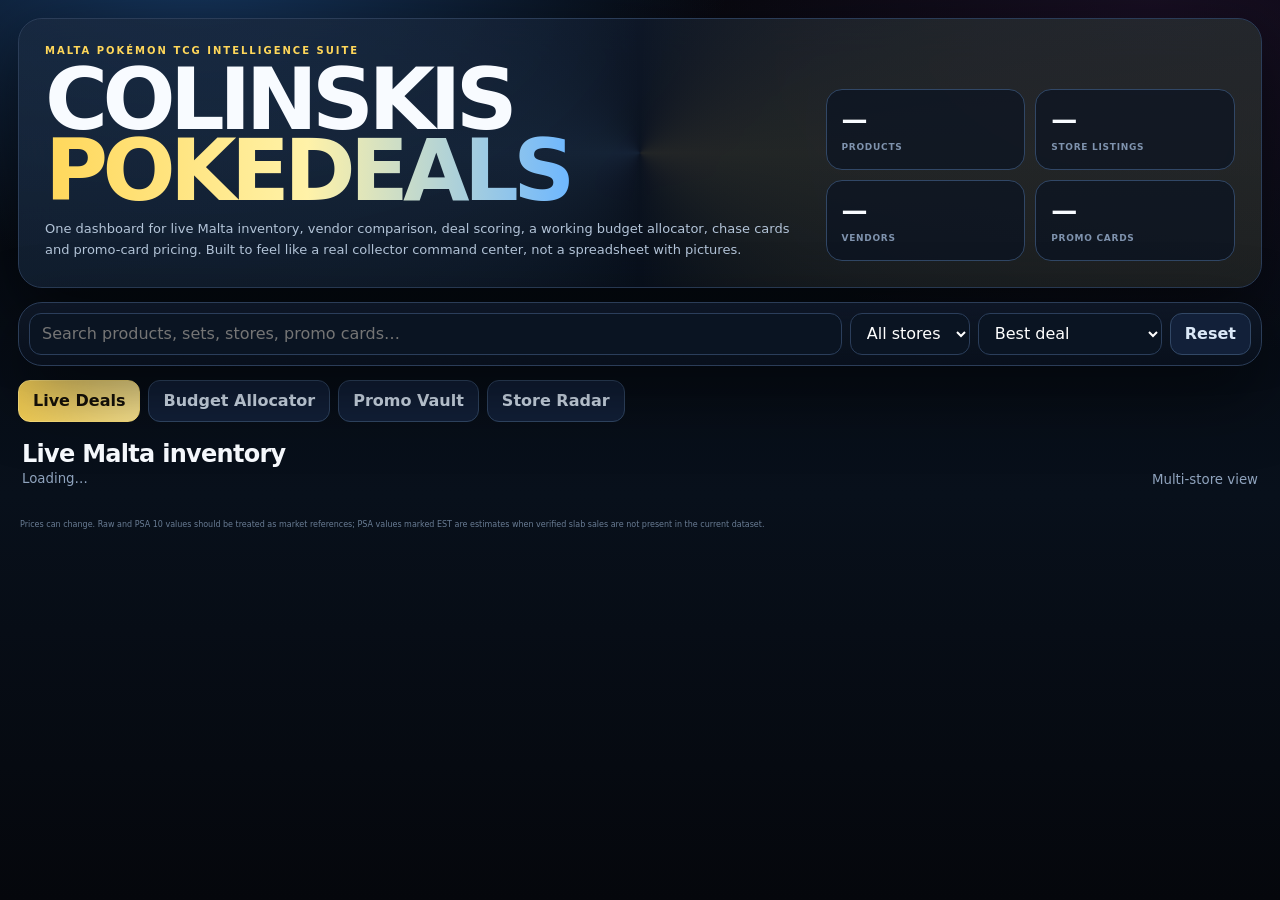
==== commit 8495e976: "feat: rebuild PokeDeals as deluxe tool with working budget allocator and promo pricing" ====
--- a/index.html
+++ b/index.html
@@ -1,87 +1,59 @@
 <!doctype html>
 <html lang="en">
 <head>
-<meta charset="utf-8">
-<meta name="viewport" content="width=device-width,initial-scale=1">
-<title>Colinskis PokeDeals — Ultimate Desktop</title>
+<meta charset="utf-8"><meta name="viewport" content="width=device-width,initial-scale=1">
+<title>Colinskis PokeDeals — DELUXE</title>
 <style>
-@import url('https://fonts.googleapis.com/css2?family=Inter:wght@400;500;600;700;800;900&display=swap');
-:root{
- --bg:#060a12;--panel:#0b1220;--panel2:#101a2b;--card:#101827;--card2:#0b1321;
- --line:#22324b;--line2:#304667;--txt:#f7f9fc;--muted:#8b9db7;
- --yellow:#ffd84a;--green:#46d69d;--red:#ff7185;--blue:#69aaff;--purple:#b99cff;
- --shadow:0 18px 55px rgba(0,0,0,.26)
+:root{--bg:#05070c;--bg2:#09111d;--panel:#0b1421cc;--card:#0d1725;--line:#22344c;--txt:#f8fbff;--muted:#8fa3bd;--gold:#ffd75a;--blue:#6eb7ff;--violet:#b894ff;--green:#58e1ad;--red:#ff7188;--shadow:0 24px 70px #0008}
+*{box-sizing:border-box}html{scroll-behavior:smooth}body{margin:0;font-family:Inter,ui-sans-serif,system-ui,-apple-system,Segoe UI,sans-serif;color:var(--txt);background:radial-gradient(900px 520px at 15% -5%,#163760 0,transparent 60%),radial-gradient(900px 600px at 90% 0,#4b235f44 0,transparent 60%),linear-gradient(180deg,#05070c,#08101b 55%,#05070c);min-height:100vh}button,input,select{font:inherit}a{color:inherit;text-decoration:none}.shell{max-width:1700px;margin:auto;padding:18px}.glass{background:linear-gradient(180deg,#101a2bcc,#09111ecc);border:1px solid #2b3d58;border-radius:24px;box-shadow:var(--shadow);backdrop-filter:blur(20px)}
+.hero{padding:26px;display:grid;grid-template-columns:1.3fr .7fr;gap:20px;position:relative;overflow:hidden}.hero:before{content:"";position:absolute;inset:-40%;background:conic-gradient(from 180deg at 50% 50%,transparent,#6eb7ff18,transparent,#ffd75a18,transparent);animation:spin 18s linear infinite}@keyframes spin{to{transform:rotate(360deg)}}.hero>*{position:relative}.kicker{font-size:10px;font-weight:900;letter-spacing:.2em;text-transform:uppercase;color:var(--gold)}h1{font-size:clamp(42px,7vw,86px);letter-spacing:-.065em;line-height:.82;margin:8px 0 14px}h1 span{background:linear-gradient(90deg,var(--gold),#fff2a8,var(--blue));-webkit-background-clip:text;color:transparent}.hero p{max-width:850px;color:#b3c4d8;font-size:13px;line-height:1.6;margin:0}.heroStats{display:grid;grid-template-columns:1fr 1fr;gap:10px;align-self:end}.stat{padding:15px;border-radius:16px;background:#0a1321aa;border:1px solid #314766}.stat b{display:block;font-size:26px}.stat span{font-size:9px;text-transform:uppercase;color:#7f93ae;font-weight:900;letter-spacing:.08em}
+.toolbar{position:sticky;top:0;z-index:20;margin-top:14px;padding:10px;display:flex;gap:8px;flex-wrap:wrap;align-items:center}.toolbar input,.toolbar select,.budgetbar input,.budgetbar select{height:42px;border-radius:12px;border:1px solid #2b3e5b;background:#0a1422;color:white;padding:0 12px;outline:none}.toolbar input{flex:1;min-width:220px}.toolbar button,.tab,.budgetbar button,.ghost{height:42px;border-radius:12px;border:1px solid #324866;background:#122039;color:#dbe8f7;padding:0 14px;font-weight:850;cursor:pointer}.toolbar button:hover,.tab:hover,.budgetbar button:hover,.ghost:hover{border-color:#5d7ca7}.tabs{display:flex;gap:8px;flex-wrap:wrap;margin:14px 0}.tab.active{background:linear-gradient(90deg,#f4ce54,#ffe993);color:#17120a;border-color:#ffe37c}
+.section{display:none}.section.active{display:block}.headline{display:flex;justify-content:space-between;align-items:end;margin:18px 4px 10px;gap:10px}.headline h2{margin:0;font-size:24px;letter-spacing:-.03em}.headline small{color:var(--muted)}.grid{display:grid;grid-template-columns:repeat(auto-fill,minmax(300px,1fr));gap:14px}.card{background:linear-gradient(180deg,#111c2d,#09111e);border:1px solid #263a56;border-radius:20px;overflow:hidden;box-shadow:0 10px 28px #0004;transition:.2s}.card:hover{transform:translateY(-4px);border-color:#5877a4}.art{height:225px;background:linear-gradient(145deg,#f6f8fb,#e4e9f1);display:flex;align-items:center;justify-content:center;position:relative;overflow:hidden}.art img{width:100%;height:100%;object-fit:contain;padding:12px}.badge{position:absolute;top:10px;left:10px;padding:6px 8px;border-radius:8px;background:#073f2f;color:#6ff1bc;border:1px solid #1b785b;font-size:8px;font-weight:950;text-transform:uppercase}.badge.right{left:auto;right:10px;background:#3a2b10;color:#ffdc72;border-color:#7b6020}.body{padding:14px}.eyebrow{font-size:8px;font-weight:900;letter-spacing:.1em;text-transform:uppercase;color:#7f92ad}.card h3{font-size:16px;line-height:1.28;margin:5px 0 11px;min-height:40px}.priceRow{display:grid;grid-template-columns:1fr 1fr;gap:8px}.pricebox{background:#08111e;border:1px solid #263a55;border-radius:11px;padding:9px}.pricebox span{display:block;font-size:8px;color:#7487a2;font-weight:900;text-transform:uppercase}.pricebox b{display:block;font-size:19px;margin-top:3px}.gold{color:var(--gold)}.green{color:var(--green)}.meta{font-size:9px;line-height:1.5;color:#8fa2ba;margin-top:9px}.offers{margin-top:10px;border-top:1px solid #22334b;padding-top:8px}.offer{display:grid;grid-template-columns:1fr auto;gap:8px;padding:8px 0;border-bottom:1px solid #1e2c41}.offer:last-child{border:0}.offer b{font-size:10px}.offer small{display:block;color:#70839e;font-size:8px;margin-top:2px}.offer strong{font-size:14px}.offer a{color:#7fbaff;font-size:8px}.empty{padding:50px;border:1px dashed #35506f;border-radius:18px;color:#8ca0ba;text-align:center;grid-column:1/-1}
+.budget{padding:18px}.budgetTop{display:grid;grid-template-columns:1.1fr .9fr;gap:14px}.budgetbox{padding:18px;border:1px solid #2d425f;border-radius:18px;background:linear-gradient(160deg,#102039,#0a1320)}.budgetbox h2{margin:0 0 5px;font-size:25px}.budgetbox p{margin:0;color:#91a5be;font-size:10px;line-height:1.5}.budgetbar{display:flex;gap:8px;flex-wrap:wrap;margin-top:14px}.budgetbar input{width:170px}.budgetbar button{background:linear-gradient(90deg,#ffd75a,#ffe99f);color:#17120b;border-color:#ffe27b}.bigNum{font-size:46px;font-weight:950;letter-spacing:-.04em;margin-top:12px}.ring{height:11px;border-radius:999px;background:#1a2940;overflow:hidden;margin-top:10px}.ring i{display:block;height:100%;background:linear-gradient(90deg,#69b5ff,#b58cff,#ffd75a)}.allocGrid{display:grid;grid-template-columns:repeat(auto-fit,minmax(230px,1fr));gap:10px;margin-top:14px}.alloc{border:1px solid #2b3f5b;background:#0a1422;border-radius:14px;padding:12px}.alloc b{font-size:12px}.alloc .line{display:flex;justify-content:space-between;gap:8px;margin-top:8px;font-size:9px;color:#90a4be}.alloc strong{font-size:19px;color:var(--gold)}
+.promoHero{padding:20px;background:linear-gradient(120deg,#251d0b,#131826 55%,#24103b);border:1px solid #6e5a20;border-radius:20px;margin-bottom:14px}.promoHero h2{font-size:30px;margin:0 0 5px}.promoHero p{margin:0;color:#bcb4a4;font-size:11px;line-height:1.5}.promoGrid{display:grid;grid-template-columns:repeat(auto-fill,minmax(270px,1fr));gap:14px}.promo{border-color:#665525;background:linear-gradient(180deg,#1c180d,#0c1320)}.promo .art{height:290px;background:radial-gradient(circle,#fff 0,#e7e5df 62%,#c9c4b7)}.promo .priceRow{grid-template-columns:1fr 1fr}.psa{color:#ffda61}.src{font-size:7px;color:#6f829c;margin-top:4px}.manual{padding:16px;margin-top:14px}.manualForm{display:grid;grid-template-columns:2fr 1fr 1fr 2fr auto;gap:8px}.manualForm input{height:42px;border-radius:11px;border:1px solid #304560;background:#0a1422;color:white;padding:0 10px}.manualForm button{border:0;border-radius:11px;background:var(--gold);font-weight:900;padding:0 14px}
+.vendorGrid{display:grid;grid-template-columns:repeat(auto-fill,minmax(210px,1fr));gap:10px}.vendor{padding:14px;border:1px solid #293e59;border-radius:14px;background:#0b1524}.vendor b{font-size:12px}.vendor small{display:block;color:#7b8fa9;margin-top:4px;font-size:8px}.foot{margin:22px 2px 8px;color:#697c94;font-size:8px;line-height:1.5}
+@media(max-width:900px){.hero,.budgetTop{grid-template-columns:1fr}.heroStats{grid-template-columns:repeat(4,1fr)}.manualForm{grid-template-columns:1fr 1fr}.manualForm input:first-child{grid-column:1/-1}}@media(max-width:600px){.shell{padding:10px}.hero{padding:18px}.heroStats{grid-template-columns:1fr 1fr}.grid,.promoGrid{grid-template-columns:1fr}.toolbar{top:0}.budgetbar input,.budgetbar select,.budgetbar button{width:100%}.manualForm{grid-template-columns:1fr}.manualForm input:first-child{grid-column:auto}}
+</style>
+</head><body><div class="shell">
+<section class="hero glass"><div><div class="kicker">Malta Pokémon TCG Intelligence Suite</div><h1>COLINSKIS <span>POKEDEALS</span></h1><p>One dashboard for live Malta inventory, vendor comparison, deal scoring, a working budget allocator, chase cards and promo-card pricing. Built to feel like a real collector command center, not a spreadsheet with pictures.</p></div><div class="heroStats"><div class="stat"><b id="sProducts">—</b><span>Products</span></div><div class="stat"><b id="sOffers">—</b><span>Store listings</span></div><div class="stat"><b id="sVendors">—</b><span>Vendors</span></div><div class="stat"><b id="sPromos">—</b><span>Promo cards</span></div></div></section>
+<div class="toolbar glass"><input id="search" placeholder="Search products, sets, stores, promo cards…"><select id="vendor"><option value="All">All stores</option></select><select id="sort"><option value="deal">Best deal</option><option value="cheap">Lowest price</option><option value="vendors">Most stores</option><option value="potential">Highest potential</option></select><button id="reset">Reset</button></div>
+<div class="tabs"><button class="tab active" data-tab="deals">Live Deals</button><button class="tab" data-tab="budget">Budget Allocator</button><button class="tab" data-tab="promos">Promo Vault</button><button class="tab" data-tab="vendors">Store Radar</button></div>
+<section id="deals" class="section active"><div class="headline"><div><h2>Live Malta inventory</h2><small id="dealCount">Loading…</small></div><small>Multi-store view</small></div><div class="grid" id="dealGrid"></div></section>
+<section id="budget" class="section"><div class="budget glass"><div class="budgetTop"><div class="budgetbox"><h2>Budget Allocator</h2><p>Enter what you want to spend. The tool picks a diversified basket from currently loaded products instead of just dividing money randomly.</p><div class="budgetbar"><input id="budgetAmount" type="number" min="1" step="1" value="100"><select id="budgetMode"><option value="balanced">Balanced</option><option value="value">Maximum value</option><option value="rip">Maximum packs</option><option value="collector">Collector upside</option></select><button id="runBudget">Build my basket</button></div></div><div class="budgetbox"><div class="eyebrow">Allocated</div><div class="bigNum" id="allocated">€0.00</div><div class="meta" id="budgetMeta">Set a budget and run the allocator.</div><div class="ring"><i id="budgetRing" style="width:0%"></i></div></div></div><div class="allocGrid" id="allocGrid"></div></div></section>
+<section id="promos" class="section"><div class="promoHero"><h2>Promo Vault — Raw + PSA 10</h2><p>Every detected promo card shows a raw-market value and a PSA 10 value. Where the dataset has no slab sale, PSA 10 is explicitly shown as an estimate rather than pretending it is a verified sale.</p></div><div class="promoGrid" id="promoGrid"></div><div class="manual glass"><div class="headline" style="margin-top:0"><div><h2>Add your own promo</h2><small>Saved in this browser</small></div></div><div class="manualForm"><input id="promoName" placeholder="Card name / promo number"><input id="promoRaw" type="number" step="0.01" placeholder="Raw €"><input id="promoPsa" type="number" step="0.01" placeholder="PSA 10 €"><input id="promoImg" placeholder="Image URL (optional)"><button id="addPromo">Add</button></div></div></section>
+<section id="vendors" class="section"><div class="headline"><div><h2>Store Radar</h2><small>Stores currently represented in the catalogue</small></div></div><div class="vendorGrid" id="vendorGrid"></div></section>
+<div class="foot">Prices can change. Raw and PSA 10 values should be treated as market references; PSA values marked EST are estimates when verified slab sales are not present in the current dataset.</div>
+</div>
+<script>
+const €=n=>Number.isFinite(+n)?`€${(+n).toFixed(2)}`:'—';
+const esc=s=>String(s??'').replace(/[&<>\"]/g,m=>({'&':'&amp;','<':'&lt;','>':'&gt;','\"':'&quot;'}[m]));
+let catalog={products:[],preorders:[],accessories:[]}, pulls={}, products=[], promos=[], manualPromos=[];
+const q=id=>document.getElementById(id);
+async function load(){
+ try{catalog=await fetch('data/catalog.json?'+Date.now()).then(r=>r.json())}catch(e){console.error(e)}
+ try{pulls=await fetch('data/pulls.json?'+Date.now()).then(r=>r.json())}catch(e){console.error(e)}
+ products=[...(catalog.products||[])];
+ manualPromos=JSON.parse(localStorage.getItem('colinskis_promos')||'[]');
+ buildVendors(); buildPromos(); renderDeals(); renderPromos(); renderVendors(); stats(); runBudget();
 }
-*{box-sizing:border-box}
-html{scroll-behavior:smooth}
-body{margin:0;font-family:Inter,system-ui,sans-serif;color:var(--txt);background:radial-gradient(circle at 12% -10%,#153767 0,#09111e 27%,#060a12 62%);min-height:100vh}
-a{color:inherit;text-decoration:none}button,input,select{font:inherit}
-.app{display:grid;grid-template-columns:250px minmax(0,1fr);min-height:100vh}
-.sidebar{position:sticky;top:0;height:100vh;background:rgba(7,12,22,.96);border-right:1px solid var(--line);padding:18px 14px;overflow:auto;z-index:30}
-.logo{padding:6px 8px 18px;border-bottom:1px solid #1d2a40;margin-bottom:12px}.logo strong{font-size:21px;letter-spacing:-.6px}.logo strong b{color:var(--yellow)}.logo small{display:block;color:var(--muted);font-size:9px;margin-top:5px;letter-spacing:.06em;text-transform:uppercase}
-.navlabel{font-size:9px;text-transform:uppercase;letter-spacing:.13em;color:#627694;font-weight:900;padding:12px 9px 6px}
-.nav{display:flex;flex-direction:column;gap:4px}.nav button{border:0;background:transparent;color:#a8b7cb;padding:10px 11px;border-radius:10px;text-align:left;cursor:pointer;font-weight:700;font-size:12px;transition:.15s}.nav button:hover{background:#121e31;color:white}.nav button.active{background:linear-gradient(90deg,#243957,#17243a);color:white;box-shadow:inset 3px 0 var(--yellow)}.count{float:right;background:#1d2b42;padding:2px 7px;border-radius:999px;font-size:9px;color:#9eb2cf}
-.sidefoot{margin-top:18px;padding:12px;border:1px solid #263851;background:#0b1525;border-radius:12px;font-size:9px;color:#8294ad;line-height:1.55}
-.main{min-width:0}.topbar{position:sticky;top:0;z-index:25;display:flex;gap:10px;align-items:center;padding:13px 20px;background:rgba(6,10,18,.88);backdrop-filter:blur(18px);border-bottom:1px solid var(--line)}
-.search{flex:1;position:relative;max-width:720px}.search:before{content:"⌕";position:absolute;left:14px;top:7px;font-size:22px;color:#7286a4}.search input{width:100%;height:44px;background:#0f1828;border:1px solid #293b57;border-radius:12px;color:white;padding:10px 14px 10px 42px;outline:none}.search input:focus{border-color:#4c6f9e;box-shadow:0 0 0 3px #29426155}
-select{height:44px;background:#0f1828;border:1px solid #293b57;border-radius:12px;color:#dbe5f3;padding:0 12px;font-weight:650;font-size:11px}
-.content{padding:22px;max-width:1650px;margin:auto}.hero{background:linear-gradient(120deg,#102a50,#16253d 52%,#3b2753);border:1px solid #344c70;border-radius:25px;padding:28px;box-shadow:var(--shadow);display:grid;grid-template-columns:1fr auto;gap:26px;align-items:end;overflow:hidden;position:relative}.hero:after{content:"";position:absolute;width:420px;height:420px;border-radius:50%;right:-170px;top:-210px;background:radial-gradient(circle,#ffd84a22 0,transparent 68%)}
-.hero h1{font-size:clamp(38px,5vw,70px);line-height:.88;letter-spacing:-3.7px;margin:0}.hero h1 span{color:var(--yellow)}.hero p{max-width:760px;color:#b9c8dc;font-size:12px;line-height:1.6;margin:12px 0 0}.hero-badges{display:grid;grid-template-columns:1fr 1fr;gap:8px;min-width:310px}.herobadge{padding:11px 12px;border-radius:12px;border:1px solid #425b7c;background:#0a1525aa}.herobadge b{display:block;font-size:12px}.herobadge span{display:block;color:#90a3bd;font-size:9px;margin-top:3px}
-.quick{display:grid;grid-template-columns:repeat(5,1fr);gap:10px;margin:16px 0}.q{background:linear-gradient(180deg,#101a2b,#0b1422);border:1px solid var(--line);border-radius:15px;padding:14px}.q b{font-size:24px;letter-spacing:-.6px}.q span{display:block;font-size:9px;text-transform:uppercase;font-weight:850;color:#7e91ad;margin-top:4px}
-.filters{display:flex;gap:8px;align-items:center;flex-wrap:wrap;margin:18px 0 12px}.chip{border:1px solid #293b55;background:#0e1726;color:#91a4bf;border-radius:999px;padding:8px 11px;font-size:10px;font-weight:800;cursor:pointer}.chip.active{background:var(--yellow);border-color:var(--yellow);color:#121212}
-.heading{display:flex;justify-content:space-between;align-items:end;margin:18px 1px 10px}.heading h2{margin:0;font-size:22px;letter-spacing:-.5px}.heading small{color:#7f91aa}.grid{display:grid;grid-template-columns:repeat(auto-fill,minmax(290px,1fr));gap:15px}
-.card{background:linear-gradient(180deg,#111c2e,#0b1321);border:1px solid #263750;border-radius:19px;overflow:hidden;box-shadow:0 7px 25px rgba(0,0,0,.12);transition:.18s transform,.18s border-color}.card:hover{transform:translateY(-4px);border-color:#476183}
-.art{height:230px;background:linear-gradient(145deg,#f6f8fb,#e8edf4);display:flex;align-items:center;justify-content:center;position:relative;overflow:hidden}.art img{width:100%;height:100%;object-fit:contain;padding:11px;transition:.2s transform}.card:hover .art img{transform:scale(1.025)}
-.stock{position:absolute;left:10px;top:10px;background:#063e2e;color:#73efbc;border:1px solid #187257;padding:5px 7px;border-radius:8px;font-size:8px;font-weight:900;letter-spacing:.03em}.tag{position:absolute;right:10px;top:10px;background:#342450;color:#d7c2ff;border:1px solid #624996;padding:5px 7px;border-radius:8px;font-size:8px;font-weight:900;text-transform:uppercase}
-.body{padding:14px}.eyebrow{font-size:9px;text-transform:uppercase;letter-spacing:.08em;color:#7387a5;font-weight:850}.card h3{font-size:16px;line-height:1.24;margin:5px 0 10px;min-height:40px}.prices{display:grid;grid-template-columns:1fr 1fr;gap:7px}.pbox{border:1px solid #263750;background:#09111e;border-radius:10px;padding:9px}.pbox span{display:block;color:#71839e;font-size:8px;text-transform:uppercase;font-weight:850}.pbox b{display:block;margin-top:4px;font-size:18px}.pbox b.cm{color:#91dfbd}
-.delta{margin-top:8px;border-radius:9px;padding:8px 9px;font-size:9px;font-weight:850}.good{background:#10372a;color:#76e6b5}.warn{background:#3c3017;color:#f1d16e}.bad{background:#3a1d25;color:#ff9aaa}.neutral{background:#1a273a;color:#a3b3c8}
-.scoreline{display:grid;grid-template-columns:1fr 1fr;gap:8px;margin-top:9px}.score{font-size:9px;color:#8395af}.meter{height:5px;background:#223048;border-radius:999px;margin-top:5px;overflow:hidden}.meter i{display:block;height:100%;background:linear-gradient(90deg,#69aaff,#b99cff);border-radius:999px}.why{color:#8ea0b8;font-size:10px;line-height:1.45;margin-top:9px;min-height:43px}
-.pullbox{margin-top:10px;border:1px solid #6a5524;background:linear-gradient(135deg,#2a2413,#171a24);border-radius:12px;padding:10px;display:grid;grid-template-columns:54px 1fr auto;gap:10px;align-items:center}.pullbox img{width:54px;height:72px;object-fit:contain;border-radius:7px;background:#f5f5f5}.pullbox .plabel{font-size:8px;color:#f3cf69;text-transform:uppercase;font-weight:900;letter-spacing:.08em}.pullbox .pname{font-size:11px;font-weight:850;margin-top:2px}.pullbox .pmeta{font-size:8px;color:#9aa9bd;margin-top:3px}.pullbox .pvalue{text-align:right}.pullbox .pvalue b{display:block;font-size:18px;color:#ffd84a}.pullbox .pvalue span{font-size:7px;color:#8fa0b6;text-transform:uppercase}.pullbox a{grid-column:1/-1;background:#3b3016;border:1px solid #69551f;color:#f2d67b;padding:7px 9px;border-radius:8px;text-align:center;font-size:8px;font-weight:900}
-details{margin-top:10px;border:1px solid #293b54;border-radius:10px;overflow:hidden}summary{cursor:pointer;list-style:none;background:#101b2d;padding:10px 11px;display:flex;justify-content:space-between;font-size:10px;font-weight:850}summary::-webkit-details-marker{display:none}.offers{padding:5px}.offer{display:grid;grid-template-columns:1fr auto;gap:9px;padding:9px;border-bottom:1px solid #213047}.offer:last-child{border:0}.offer b{font-size:11px}.meta,.note{font-size:8px;line-height:1.4;margin-top:3px}.meta{color:#778aa7}.note{color:#d8b971}.oprice{text-align:right}.oprice strong{font-size:14px}.oprice a{display:block;color:#82b8ff;font-size:8px;margin-top:4px}
-.actions{display:flex;gap:7px;margin-top:10px}.actions a,.actions button{flex:1;border-radius:9px;padding:9px;text-align:center;font-size:9px;font-weight:850}.actions a{background:#203754;color:#deebfb}.actions button{border:1px solid #31455f;background:transparent;color:#a9bbd2;cursor:pointer}.actions button.saved{border-color:#e0bc4a;color:#ffd84a;background:#403515}.empty{grid-column:1/-1;padding:50px;border:1px dashed #354762;border-radius:16px;text-align:center;color:#8395ad}
-.accessory-card{border-color:#2b486a}.accprice{font-size:25px;font-weight:900;margin:6px 0}.preorder-card{border-color:#5a4821;background:linear-gradient(180deg,#1e1a11,#0d1420)}.release{background:#3a3017;border:1px solid #6e5921;color:#f7d977;border-radius:9px;padding:8px 9px;font-size:9px;font-weight:850;margin-top:7px}.vendorpanel{margin-top:26px;border:1px solid var(--line);border-radius:18px;padding:16px;background:#0a1321}.vendorpanel h2{margin:0 0 4px;font-size:18px}.vendorpanel>p{margin:0;color:#7f91aa;font-size:9px}.vendorgrid{display:grid;grid-template-columns:repeat(4,1fr);gap:8px;margin-top:12px}.vendor{border:1px solid #273851;border-radius:11px;padding:10px;background:#0d1726}.vendor b{font-size:11px}.vendor .domain{font-size:8px;color:#6fa6e8;margin-top:2px}.vendor .status{display:inline-block;margin-top:6px;padding:4px 6px;border-radius:6px;background:#1d3149;color:#afd0f5;font-size:7px;font-weight:900;text-transform:uppercase}.vendor p{font-size:8px;line-height:1.42;color:#798ba5;margin:7px 0 0}.disclaimer{margin:18px 0 0;border:1px solid #2b3b52;border-radius:12px;background:#09111d;padding:11px;color:#7f90a8;font-size:9px;line-height:1.5}
-@media(max-width:1150px){.app{grid-template-columns:215px 1fr}.quick{grid-template-columns:repeat(3,1fr)}.vendorgrid{grid-template-columns:repeat(3,1fr)}.hero{grid-template-columns:1fr}.hero-badges{min-width:0}}@media(max-width:820px){.app{grid-template-columns:1fr}.sidebar{display:none}.content{padding:12px}.topbar{padding:10px 12px}.quick{grid-template-columns:repeat(2,1fr)}.vendorgrid{grid-template-columns:1fr 1fr}}
-</style>
-
-<style>
-/* TOP_PULLS_V2 */
-.pulls-list{grid-column:1/-1;margin-top:0!important;border-color:#59491f!important}
-.pulls-list summary{background:#211d12!important;color:#f3d475}
-.pullrows{padding:4px}
-.pullrow{display:grid;grid-template-columns:24px 40px 1fr auto;gap:8px;align-items:center;padding:7px 6px;border-bottom:1px solid #41371e}
-.pullrow:last-child{border-bottom:0}
-.pullrank{width:24px;height:24px;border-radius:50%;background:#283347;color:#c4d1e2;display:flex;align-items:center;justify-content:center;font-size:9px;font-weight:900}
-.pullrow:first-child .pullrank{background:#59440f;color:#ffd84a}
-.pullthumb{width:40px!important;height:54px!important;object-fit:contain;background:#f5f5f5;border-radius:5px}
-.pullinfo b{display:block;font-size:9px}.pullinfo span{display:block;font-size:7px;color:#8fa0b6;margin-top:2px}
-.pullprice{text-align:right}.pullprice b{display:block;color:#f6d56d;font-size:11px}.pullprice a{display:block!important;background:transparent!important;border:0!important;padding:0!important;color:#82b8ff!important;font-size:7px!important;margin-top:2px!important;text-align:right!important}
-</style>
-<link rel="stylesheet" href="budget.css?v=3">
-</head>
-<body>
-<div class="app"><aside class="sidebar"><div class="logo"><strong><b>COLINSKIS</b> PokeDeals</strong><small>Malta TCG intelligence</small></div><div class="navlabel">Catalogue</div><div class="nav" id="sideNav"></div><div class="navlabel">Rules</div><div class="sidefoot">English products only.<br>Live stock only in the main catalogue.<br>Preorders stay separate.<br>Cardmarket uses product-level market benchmarks, not invented Malta-landed checkout prices.</div></aside>
-<div class="main"><header class="topbar"><div class="search"><input id="search" placeholder="Search product, set, vendor, category…"></div><select id="vendorFilter"><option value="All">All Malta vendors</option></select><select id="sort"><option value="recommended">Recommended</option><option value="deal">Best vs Cardmarket</option><option value="potential">Highest potential</option><option value="cheap">Lowest Malta price</option><option value="vendors">Most local listings</option></select></header>
-<main class="content"><section class="hero"><div><h1>Colinskis<br><span>PokeDeals</span></h1><p>Malta-wide Pokémon TCG deal intelligence. Every product is normalized across local vendors, current stock is separated from future releases, Cardmarket market data is kept distinct from collector-potential scoring, and tracked booster products now show their biggest current chase card.</p></div><div class="hero-badges"><div class="herobadge"><b>Live data</b><span>Vendor + chase-card refresh</span></div><div class="herobadge"><b>English only</b><span>Non-English stock excluded</span></div><div class="herobadge"><b>Verified Top Pulls</b><span>Exact cards + Cardmarket AVG7</span></div><div class="herobadge"><b>Market + Potential</b><span>Cheap ≠ interesting</span></div></div></section>
-<section class="quick" id="quick"></section><div class="filters" id="quickFilters"></div><div class="heading"><div><h2 id="heading">All in-stock products</h2><small id="count"></small></div><small>Auto-updated from GitHub data</small></div><section class="grid" id="grid"></section><section class="vendorpanel"><h2>Vendor coverage</h2><p>All requested Malta domains remain tracked; zero-stock/unverifiable sources stay visible instead of silently disappearing.</p><div class="vendorgrid" id="vendors"></div></section><div class="disclaimer"><b>Cardmarket methodology:</b> product prices and chase-card values use product-level 7-day market averages or clearly labelled ranges. They are not guaranteed Malta-landed checkout prices. Pull values are market prices of the identified chase card, not expected value or pull-rate claims.</div></main></div></div>
-<script>
-let products=[];let preorders=[];let accessories=[];let vendors=[];let catalogGeneratedAt=null;let pulls={};let view='All', saved=new Set(JSON.parse(localStorage.getItem('colinskiSavedDesktop')||'[]'));
-const catOrder=['All','Best Deals','High Potential','Booster Pack','Sleeved Booster','Half Booster Box','Booster Bundle','Elite Trainer Box','3-Pack Blister','Checklane Blister','Premium Collection','Collection Box','Tin','Battle Deck','Preorders / Upcoming','Accessories','Saved'];
-const minPrice=p=>Math.min(...p.listings.map(x=>x.price));const delta=p=>p.cm==null?null:(minPrice(p)/p.cm-1)*100;const activeVendorCount=()=>new Set(products.flatMap(p=>p.listings.map(x=>x.store))).size;
-function categoryCount(c){if(c==='All')return products.length;if(c==='Best Deals')return products.filter(p=>delta(p)!=null&&delta(p)<=10).length;if(c==='High Potential')return products.filter(p=>p.potential>=85).length;if(c==='Preorders / Upcoming')return preorders.length;if(c==='Accessories')return accessories.length;if(c==='Saved')return saved.size;return products.filter(p=>p.type===c).length;}
-function buildNav(){document.getElementById('sideNav').innerHTML=catOrder.map(c=>`<button class="${c===view?'active':''}" data-view="${c}">${c}<span class="count">${categoryCount(c)}</span></button>`).join('');document.querySelectorAll('#sideNav button').forEach(b=>b.onclick=()=>{view=b.dataset.view;buildNav();render();});}
-function buildVendors(){const names=[...new Set(products.flatMap(p=>p.listings.map(x=>x.store)))].sort();const sel=document.getElementById('vendorFilter');sel.innerHTML='<option value="All">All Malta vendors</option>'+names.map(n=>`<option>${n}</option>`).join('');document.getElementById('vendors').innerHTML=vendors.map(v=>`<div class="vendor"><b>${v.name}</b><div class="domain">${v.domain}</div><span class="status">${v.status}</span><p>${v.note}</p></div>`).join('');}
-function quickStats(){const strong=products.filter(p=>delta(p)!=null&&delta(p)<=10).length;const high=products.filter(p=>p.potential>=85).length;const listings=products.reduce((n,p)=>n+p.listings.length,0);document.getElementById('quick').innerHTML=`<div class="q"><b>${products.length}</b><span>Live products</span></div><div class="q"><b>${listings}</b><span>Malta listings</span></div><div class="q"><b>${strong}</b><span>Strong deal signals</span></div><div class="q"><b>${high}</b><span>High-potential products</span></div><div class="q"><b>${Object.keys(pulls).length}</b><span>Sets with chase data</span></div>`;document.getElementById('quickFilters').innerHTML=['All','Best Deals','High Potential','Preorders / Upcoming','Accessories'].map(x=>`<button class="chip ${view===x?'active':''}" data-q="${x}">${x}</button>`).join('');document.querySelectorAll('[data-q]').forEach(b=>b.onclick=()=>{view=b.dataset.q;buildNav();render();});}
-function filterProducts(){let a=[...products];if(view==='Best Deals')a=a.filter(p=>delta(p)!=null&&delta(p)<=10);else if(view==='High Potential')a=a.filter(p=>p.potential>=85);else if(!['All','Saved'].includes(view))a=a.filter(p=>p.type===view);if(view==='Saved')a=a.filter(p=>saved.has(p.id));const v=document.getElementById('vendorFilter').value;if(v!=='All')a=a.filter(p=>p.listings.some(o=>o.store===v));const q=document.getElementById('search').value.toLowerCase().trim();if(q)a=a.filter(p=>(p.name+' '+p.set+' '+p.type+' '+p.listings.map(o=>o.store).join(' ')).toLowerCase().includes(q));const s=document.getElementById('sort').value;a.sort((x,y)=>{if(s==='deal')return (delta(x)??999)-(delta(y)??999);if(s==='potential')return y.potential-x.potential;if(s==='cheap')return minPrice(x)-minPrice(y);if(s==='vendors')return y.listings.length-x.listings.length;return (y.potential-(delta(y)??20))-(x.potential-(delta(x)??20));});return a;}
-function dClass(d){if(d==null)return'neutral';if(d<=10)return'good';if(d<=25)return'warn';return'bad'}
-function dText(p){if(p.cmrange)return`Cardmarket range €${p.cmrange[0].toFixed(2)}–€${p.cmrange[1].toFixed(2)}`;const d=delta(p);if(d==null)return'No exact Cardmarket 7-day match';if(d<0)return`Malta ${Math.abs(d).toFixed(1)}% below CM 7d`;if(d<=10)return`Only ${d.toFixed(1)}% above CM 7d`;return`${d.toFixed(1)}% above CM 7d`;}
-function pullEligible(p){return ['Booster Pack','Sleeved Booster','Half Booster Box','Booster Box','Booster Bundle','Elite Trainer Box','3-Pack Blister','Checklane Blister','Blister'].includes(p.type);}
-function pullBox(p){const x=pulls[p.set];if(!x||!pullEligible(p))return '';const cards=(x.topCards&&x.topCards.length)?x.topCards:[x];const best=cards[0];const multiple=minPrice(p)>0?best.price7d/minPrice(p):null;const rows=cards.map((c,i)=>`<div class="pullrow"><div class="pullrank">#${c.rank||i+1}</div><img class="pullthumb" src="${c.img||best.img}" alt="${c.card}" loading="lazy" onerror="this.style.opacity=.15"><div class="pullinfo"><b>${c.card}</b><span>${c.number||''} • ${c.rarity||'Chase card'}</span></div><div class="pullprice"><b>€${Number(c.price7d).toFixed(2)}</b><a href="${c.url}" target="_blank">Cardmarket ↗</a></div></div>`).join('');return `<div class="pullbox"><img src="${best.img}" alt="${best.card}" loading="lazy" onerror="this.style.display='none'"><div><div class="plabel">🏆 Best possible pull</div><div class="pname">${best.card}</div><div class="pmeta">${best.number} • ${best.rarity||'Chase card'}${multiple?` • ${multiple.toFixed(1)}× product price`:''}</div></div><div class="pvalue"><span>Cardmarket 7d</span><b>€${Number(best.price7d).toFixed(2)}</b></div><details class="pulls-list"><summary><span>View Top Pulls</span><span>${cards.length} cards ▾</span></summary><div class="pullrows">${rows}</div></details><a href="${best.url}" target="_blank">View #1 chase on Cardmarket ↗</a></div>`;}
-function card(p){const mp=minPrice(p),d=delta(p);const cm=p.cm!=null?`€${p.cm.toFixed(2)}`:p.cmrange?`€${p.cmrange[0].toFixed(2)}–€${p.cmrange[1].toFixed(2)}`:'—';return `<article class="card"><div class="art"><img src="${p.img}" alt="${p.name}" loading="lazy" onerror="this.style.opacity=.15"><span class="stock">IN STOCK</span><span class="tag">${p.tag||'Tracked'}</span></div><div class="body"><div class="eyebrow">${p.set} • ${p.type}</div><h3>${p.name}</h3><div class="prices"><div class="pbox"><span>Best Malta</span><b>€${mp.toFixed(2)}</b></div><div class="pbox"><span>Cardmarket 7d</span><b class="cm">${cm}</b></div></div><div class="delta ${dClass(d)}">${dText(p)}</div><div class="scoreline"><div class="score">Deal signal<div class="meter"><i style="width:${Math.max(8,Math.min(100,d==null?45:100-Math.max(-20,d)*2.2))}%"></i></div></div><div class="score">Potential ${p.potential}/100<div class="meter"><i style="width:${p.potential}%"></i></div></div></div>${pullBox(p)}<div class="why">${p.why||''}</div><details><summary><span>${p.listings.length} Malta listing${p.listings.length!==1?'s':''}</span><span>from €${mp.toFixed(2)} ▾</span></summary><div class="offers">${p.listings.slice().sort((a,b)=>a.price-b.price).map((o,i)=>`<div class="offer"><div><b>${i===0?'★ ':''}${o.store}</b><div class="meta">${o.ship||''}</div>${o.note?`<div class="note">${o.note}</div>`:''}</div><div class="oprice"><strong>€${o.price.toFixed(2)}</strong><a href="${o.url}" target="_blank">Open vendor ↗</a></div></div>`).join('')}</div></details><div class="actions">${p.cmurl?`<a href="${p.cmurl}" target="_blank">Cardmarket ↗</a>`:'<a style="opacity:.45">CM pending</a>'}<button class="${saved.has(p.id)?'saved':''}" onclick="toggleSave('${p.id}')">${saved.has(p.id)?'Saved':'Save'}</button></div></div></article>`;}
-function preorderCard(p){const mp=p.listings.length?Math.min(...p.listings.map(x=>x.price)):null;return `<article class="card preorder-card"><div class="art"><img src="${p.img}" alt="${p.name}" loading="lazy" onerror="this.style.opacity=.18"><span class="stock" style="background:#4b3a12;color:#f6db79;border-color:#7a611d">UPCOMING</span><span class="tag">${p.interest}</span></div><div class="body"><div class="eyebrow">${p.set} • ${p.type}</div><h3>${p.name}</h3><div class="release">Release: ${p.release}</div><div class="why">${p.why}</div>${p.listings.length?`<details open><summary><span>Malta preorder / allocation</span><span>from €${mp.toFixed(2)} ▾</span></summary><div class="offers">${p.listings.map(o=>`<div class="offer"><div><b>${o.store}</b>${o.note?`<div class="note">${o.note}</div>`:''}</div><div class="oprice"><strong>€${o.price.toFixed(2)}</strong><a href="${o.url}" target="_blank">Open ↗</a></div></div>`).join('')}</div></details>`:`<div class="delta neutral">No verified Malta preorder surfaced yet — watch target.</div>`}<div class="actions"><a href="${p.official}" target="_blank">Official / source ↗</a><button onclick="toggleSave('${p.id}')">Watch</button></div></div></article>`;}
-function accessoryCard(a){return `<article class="card accessory-card"><div class="art"><img src="${a.img}" alt="${a.name}" loading="lazy" onerror="this.style.opacity=.18"><span class="stock" style="background:#17375d;color:#a7cfff;border-color:#315f91">ACCESSORY</span><span class="tag">${a.type}</span></div><div class="body"><div class="eyebrow">${a.store} • In stock</div><h3>${a.name}</h3><div class="accprice">€${a.price.toFixed(2)}</div><div class="why">${a.note||''}</div>${a.other?`<details><summary><span>Other Malta listing</span><span>▾</span></summary><div class="offers">${a.other.map(o=>`<div class="offer"><div><b>${o.store}</b></div><div class="oprice"><strong>€${o.price.toFixed(2)}</strong><a href="${o.url}" target="_blank">Open ↗</a></div></div>`).join('')}</div></details>`:''}<div class="actions"><a href="${a.url}" target="_blank">Open vendor ↗</a><button onclick="toggleSave('${a.id}')">${saved.has(a.id)?'Saved':'Save'}</button></div></div></article>`;}
-function render(){quickStats();let arr=[];if(view==='Preorders / Upcoming'){arr=preorders;document.getElementById('heading').textContent='Preorders / Upcoming';document.getElementById('count').textContent=`${arr.length} tracked upcoming products`;document.getElementById('grid').innerHTML=arr.map(preorderCard).join('')||'<div class="empty">No current preorder targets.</div>';return;}if(view==='Accessories'){arr=accessories.filter(a=>a.direct_product_url===true && !/bing\.net/i.test(a.img||'') && /\/product(?:-page)?\/|\/products\//i.test(a.url||''));const q=document.getElementById('search').value.toLowerCase().trim(),v=document.getElementById('vendorFilter').value;if(q)arr=arr.filter(a=>(a.name+' '+a.type+' '+a.store).toLowerCase().includes(q));if(v!=='All')arr=arr.filter(a=>a.store===v||(a.other||[]).some(x=>x.store===v));arr=arr.slice().sort((a,b)=>a.price-b.price);document.getElementById('heading').textContent='Pokémon TCG Accessories';document.getElementById('count').textContent=`${arr.length} verified accessory listings`;document.getElementById('grid').innerHTML=arr.map(accessoryCard).join('')||'<div class="empty">No accessories match your filters.</div>';return;}arr=filterProducts();document.getElementById('heading').textContent=view==='All'?'All in-stock products':view;document.getElementById('count').textContent=`${arr.length} products shown`;document.getElementById('grid').innerHTML=arr.map(card).join('')||'<div class="empty">No products match this view.</div>';}
-window.toggleSave=id=>{saved.has(id)?saved.delete(id):saved.add(id);localStorage.setItem('colinskiSavedDesktop',JSON.stringify([...saved]));buildNav();render();};document.getElementById('search').addEventListener('input',render);document.getElementById('sort').addEventListener('change',render);document.getElementById('vendorFilter').addEventListener('change',render);
-async function boot(){try{const [res,pullRes]=await Promise.all([fetch('data/catalog.json?v='+Date.now(),{cache:'no-store'}),fetch('data/pulls.json?v='+Date.now(),{cache:'no-store'})]);if(!res.ok) throw new Error('Catalog HTTP '+res.status);const data=await res.json();if(pullRes.ok){const pd=await pullRes.json();pulls=pd.sets||{};}products=data.products||[];preorders=data.preorders||[];accessories=data.accessories||[];vendors=data.vendors||[];catalogGeneratedAt=data.generated_at||null;buildVendors();buildNav();render();}catch(err){document.getElementById('grid').innerHTML='<div class="empty">Catalog data could not be loaded. Refresh the page or check GitHub Pages deployment.</div>';console.error(err);}}
-boot();
-</script><script src="budget.js?v=3"></script>
-</body></html>
+function listings(p){return Array.isArray(p.listings)?p.listings.filter(x=>Number.isFinite(+x.price)):[]}
+function minPrice(p){let a=listings(p).map(x=>+x.price);return a.length?Math.min(...a):Infinity}
+function stores(p){return [...new Set(listings(p).map(x=>x.store).filter(Boolean))]}
+function score(p){let local=minPrice(p), cm=+p.cm||0, pot=+p.potential||50, vc=stores(p).length; let deal=cm&&local<Infinity?((cm-local)/cm)*100:0; return deal*1.5+pot*.45+vc*5}
+function buildVendors(){let v=[...new Set(products.flatMap(stores))].sort(); q('vendor').innerHTML='<option value="All">All stores</option>'+v.map(x=>`<option>${esc(x)}</option>`).join('')}
+function stats(){let v=[...new Set(products.flatMap(stores))], o=products.reduce((a,p)=>a+listings(p).length,0);q('sProducts').textContent=products.length;q('sOffers').textContent=o;q('sVendors').textContent=v.length;q('sPromos').textContent=promos.length}
+function bestListing(p){return listings(p).slice().sort((a,b)=>a.price-b.price)[0]||null}
+function renderDeals(){let term=q('search').value.toLowerCase().trim(), vf=q('vendor').value, s=q('sort').value;let arr=products.filter(p=>{let blob=[p.name,p.set,p.type,...stores(p)].join(' ').toLowerCase();return(!term||blob.includes(term))&&(vf==='All'||stores(p).includes(vf))});arr.sort((a,b)=>s==='cheap'?minPrice(a)-minPrice(b):s==='vendors'?stores(b).length-stores(a).length:s==='potential'?(+b.potential||0)-(+a.potential||0):score(b)-score(a));q('dealCount').textContent=`${arr.length} products · ${arr.reduce((n,p)=>n+listings(p).length,0)} store listings`;q('dealGrid').innerHTML=arr.length?arr.map(cardHTML).join(''):'<div class="empty">No products match this filter.</div>'}
+function cardHTML(p){let best=bestListing(p), mp=minPrice(p), cm=+p.cm||0, d=cm&&mp<Infinity?((mp-cm)/cm*100):null;return `<article class="card"><div class="art"><img loading="lazy" src="${esc(p.img||p.fallback||'')}" onerror="this.src='${esc(p.fallback||'')}'"><span class="badge">${stores(p).length} STORE${stores(p).length===1?'':'S'}</span>${p.tag?`<span class="badge right">${esc(p.tag)}</span>`:''}</div><div class="body"><div class="eyebrow">${esc(p.set||'Pokémon TCG')} · ${esc(p.type||'Product')}</div><h3>${esc(p.name)}</h3><div class="priceRow"><div class="pricebox"><span>Best Malta</span><b class="gold">${mp<Infinity?€(mp):'—'}</b></div><div class="pricebox"><span>Cardmarket ref</span><b class="green">${cm?€(cm):'—'}</b></div></div>${d!==null?`<div class="meta">Local vs Cardmarket: <b>${d>0?'+':''}${d.toFixed(1)}%</b></div>`:''}<div class="meta">Potential: <b>${+p.potential||'—'}</b>/100${p.why?` · ${esc(p.why)}`:''}</div><div class="offers">${listings(p).sort((a,b)=>a.price-b.price).map(x=>`<div class="offer"><div><b>${esc(x.store)}</b><small>${esc(x.note||x.ship||'')}</small></div><div style="text-align:right"><strong>${€(x.price)}</strong>${x.url?`<a target="_blank" rel="noopener" href="${esc(x.url)}">OPEN</a>`:''}</div></div>`).join('')}</div></div></article>`}
+function unitCount(p){if(+p.pack_count>0)return +p.pack_count;let t=(p.type||'').toLowerCase();if(t.includes('booster pack'))return 1;if(t.includes('half booster'))return 18;if(t.includes('booster box'))return 36;if(t.includes('elite trainer'))return 9;return 1}
+function runBudget(){let budget=Math.max(0,+q('budgetAmount').value||0), mode=q('budgetMode').value;let candidates=products.map(p=>({p,price:minPrice(p),score:score(p),packs:unitCount(p)})).filter(x=>x.price>0&&isFinite(x.price)&&x.price<=budget);candidates.forEach(x=>{let pot=+x.p.potential||50, cm=+x.p.cm||0, deal=cm?Math.max(-30,Math.min(40,(cm-x.price)/cm*100)):0;x.rank=mode==='rip'?(x.packs/x.price)*100+deal:mode==='collector'?pot*1.2+deal+x.packs*.2:mode==='value'?deal*2+pot*.35+x.packs*.25:deal+pot*.6+x.packs*.4+stores(x.p).length*4});candidates.sort((a,b)=>b.rank-a.rank);let left=budget,basket=[],seen=new Set();for(let pass=0;pass<3;pass++){for(let x of candidates){if(left>=x.price&&(!seen.has(x.p.id)||pass>0)){let ex=basket.find(y=>y.p===x.p);if(ex)ex.qty++;else basket.push({...x,qty:1});seen.add(x.p.id);left-=x.price;if(left<Math.min(...candidates.map(y=>y.price)))break}}}let spent=budget-left;q('allocated').textContent=€(spent);q('budgetMeta').textContent=budget?`${basket.reduce((n,x)=>n+x.qty,0)} items · ${basket.reduce((n,x)=>n+x.qty*x.packs,0)} estimated packs/units · ${€(left)} left`:'Enter a budget.';q('budgetRing').style.width=(budget?Math.min(100,spent/budget*100):0)+'%';q('allocGrid').innerHTML=basket.length?basket.map(x=>`<div class="alloc"><b>${esc(x.p.name)}</b><div class="line"><span>${x.qty} × ${€(x.price)}</span><strong>${€(x.qty*x.price)}</strong></div><div class="line"><span>${esc(bestListing(x.p)?.store||'')}</span><span>${x.qty*x.packs} pack/unit${x.qty*x.packs===1?'':'s'}</span></div></div>`).join(''):'<div class="empty">No matching products fit this budget.</div>'}
+function collectCards(obj,out=[]){if(Array.isArray(obj)){obj.forEach(x=>collectCards(x,out));return out}if(obj&&typeof obj==='object'){let name=obj.name||obj.card||obj.card_name||obj.title;let raw=obj.raw||obj.raw_price||obj.market||obj.market_price||obj.value||obj.price||obj.eur;let psa=obj.psa10||obj.psa_10||obj.psa10_price||obj.grade10||obj.gem_mint_10;let tag=[name,obj.rarity,obj.set,obj.category,obj.number].filter(Boolean).join(' ').toLowerCase();if(name&&tag.includes('promo'))out.push({name,image:obj.img||obj.image||obj.image_url||'',raw:+raw||0,psa:+psa||0,source:obj.source||obj.price_source||'dataset'});Object.values(obj).forEach(v=>{if(v&&typeof v==='object')collectCards(v,out)})}return out}
+function buildPromos(){let auto=collectCards(pulls,[]);let unique=new Map;auto.forEach(x=>{let k=x.name.toLowerCase();if(!unique.has(k)||x.raw>unique.get(k).raw)unique.set(k,x)});promos=[...unique.values(),...manualPromos]}
+function promoEstimate(raw){if(!raw)return 0;return Math.round(raw*3.25*100)/100}
+function renderPromos(){q('promoGrid').innerHTML=promos.length?promos.map((p,i)=>{let est=!p.psa&&p.raw,p10=p.psa||promoEstimate(p.raw);return `<article class="card promo"><div class="art">${p.image?`<img loading="lazy" src="${esc(p.image)}">`:'<div style="color:#49576b;font-weight:900">PROMO CARD</div>'}<span class="badge right">PROMO</span></div><div class="body"><div class="eyebrow">Collector card</div><h3>${esc(p.name)}</h3><div class="priceRow"><div class="pricebox"><span>Raw market</span><b class="gold">${p.raw?€(p.raw):'—'}</b><div class="src">${esc(p.source||'dataset')}</div></div><div class="pricebox"><span>PSA 10 ${est?'EST':''}</span><b class="psa">${p10?€(p10):'—'}</b><div class="src">${est?'Estimated from raw; verify sold comps':'Dataset / saved value'}</div></div></div></div></article>`}).join(''):'<div class="empty">No promo cards were detected in the current pulls dataset yet. Add one below and it will stay saved in this browser.</div>';q('sPromos').textContent=promos.length}
+function renderVendors(){let m={};products.forEach(p=>listings(p).forEach(x=>{m[x.store]??={count:0,min:Infinity};m[x.store].count++;m[x.store].min=Math.min(m[x.store].min,+x.price)}));q('vendorGrid').innerHTML=Object.entries(m).sort((a,b)=>b[1].count-a[1].count).map(([name,v])=>`<div class="vendor"><b>${esc(name)}</b><small>${v.count} active listings · cheapest ${€(v.min)}</small></div>`).join('')}
+q('runBudget').onclick=runBudget;q('budgetAmount').oninput=()=>{};q('budgetMode').onchange=runBudget;q('search').oninput=renderDeals;q('vendor').onchange=renderDeals;q('sort').onchange=renderDeals;q('reset').onclick=()=>{q('search').value='';q('vendor').value='All';q('sort').value='deal';renderDeals()};
+document.querySelectorAll('.tab').forEach(b=>b.onclick=()=>{document.querySelectorAll('.tab').forEach(x=>x.classList.toggle('active',x===b));document.querySelectorAll('.section').forEach(s=>s.classList.toggle('active',s.id===b.dataset.tab));if(b.dataset.tab==='budget')runBudget()});
+q('addPromo').onclick=()=>{let name=q('promoName').value.trim(),raw=+q('promoRaw').value||0,psa=+q('promoPsa').value||0,image=q('promoImg').value.trim();if(!name)return;manualPromos.push({name,raw,psa,image,source:'My saved promo'});localStorage.setItem('colinskis_promos',JSON.stringify(manualPromos));q('promoName').value=q('promoRaw').value=q('promoPsa').value=q('promoImg').value='';buildPromos();renderPromos();stats()};
+load();
+</script></body></html>
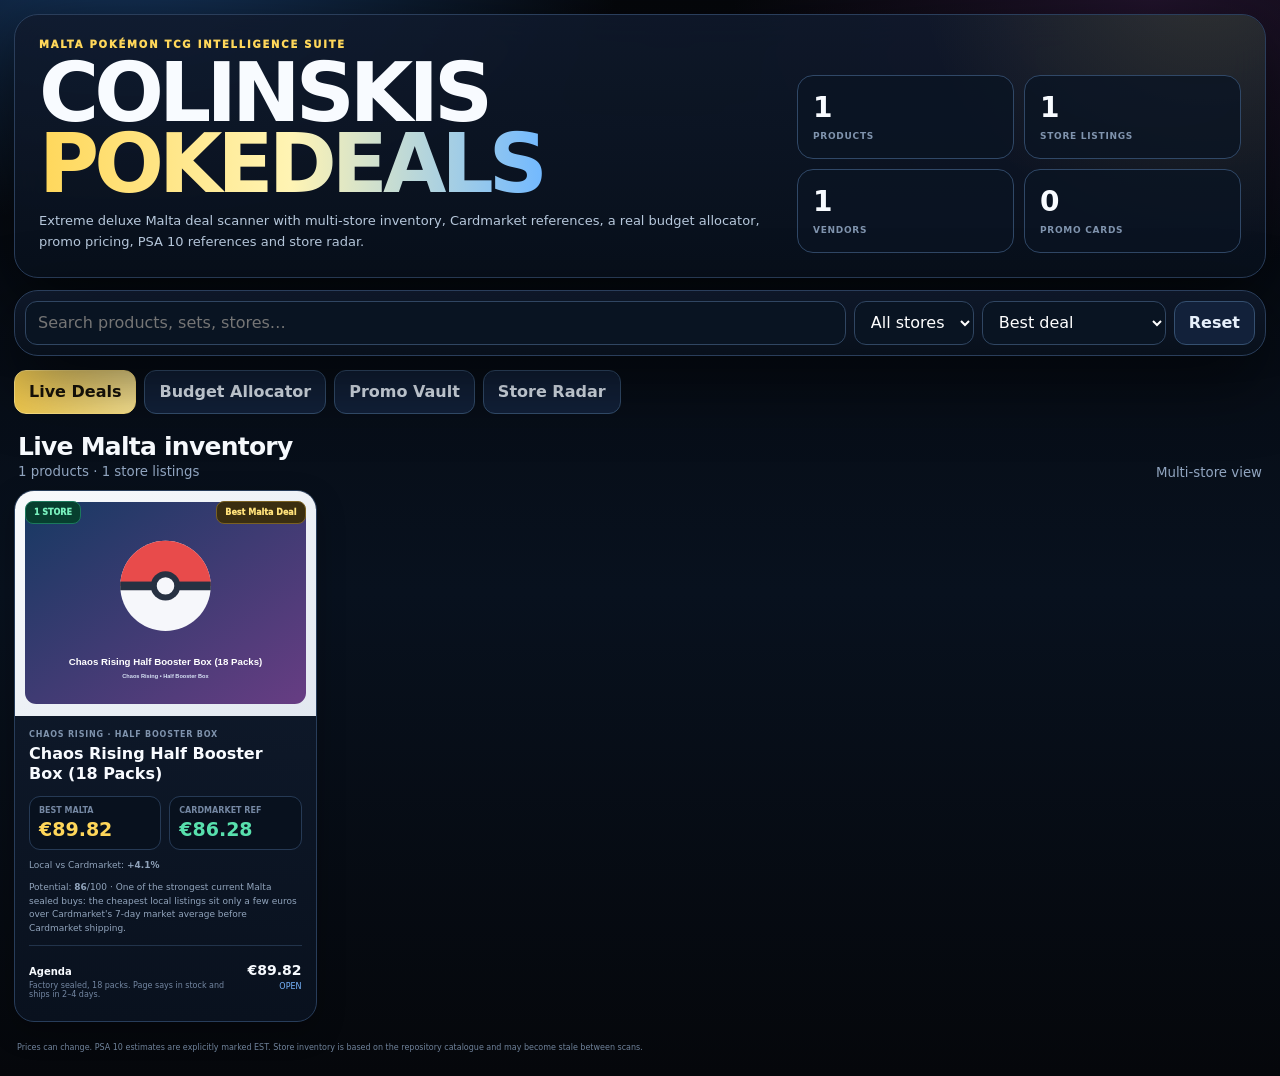
==== commit f92b78d4: "fix: repair deluxe runtime and mobile tool" ====
--- a/index.html
+++ b/index.html
@@ -1,59 +1,46 @@
 <!doctype html>
 <html lang="en">
 <head>
-<meta charset="utf-8"><meta name="viewport" content="width=device-width,initial-scale=1">
-<title>Colinskis PokeDeals — DELUXE</title>
+<meta charset="utf-8"><meta name="viewport" content="width=device-width,initial-scale=1,viewport-fit=cover">
+<title>Colinskis PokeDeals — Extreme Deluxe</title>
 <style>
-:root{--bg:#05070c;--bg2:#09111d;--panel:#0b1421cc;--card:#0d1725;--line:#22344c;--txt:#f8fbff;--muted:#8fa3bd;--gold:#ffd75a;--blue:#6eb7ff;--violet:#b894ff;--green:#58e1ad;--red:#ff7188;--shadow:0 24px 70px #0008}
-*{box-sizing:border-box}html{scroll-behavior:smooth}body{margin:0;font-family:Inter,ui-sans-serif,system-ui,-apple-system,Segoe UI,sans-serif;color:var(--txt);background:radial-gradient(900px 520px at 15% -5%,#163760 0,transparent 60%),radial-gradient(900px 600px at 90% 0,#4b235f44 0,transparent 60%),linear-gradient(180deg,#05070c,#08101b 55%,#05070c);min-height:100vh}button,input,select{font:inherit}a{color:inherit;text-decoration:none}.shell{max-width:1700px;margin:auto;padding:18px}.glass{background:linear-gradient(180deg,#101a2bcc,#09111ecc);border:1px solid #2b3d58;border-radius:24px;box-shadow:var(--shadow);backdrop-filter:blur(20px)}
-.hero{padding:26px;display:grid;grid-template-columns:1.3fr .7fr;gap:20px;position:relative;overflow:hidden}.hero:before{content:"";position:absolute;inset:-40%;background:conic-gradient(from 180deg at 50% 50%,transparent,#6eb7ff18,transparent,#ffd75a18,transparent);animation:spin 18s linear infinite}@keyframes spin{to{transform:rotate(360deg)}}.hero>*{position:relative}.kicker{font-size:10px;font-weight:900;letter-spacing:.2em;text-transform:uppercase;color:var(--gold)}h1{font-size:clamp(42px,7vw,86px);letter-spacing:-.065em;line-height:.82;margin:8px 0 14px}h1 span{background:linear-gradient(90deg,var(--gold),#fff2a8,var(--blue));-webkit-background-clip:text;color:transparent}.hero p{max-width:850px;color:#b3c4d8;font-size:13px;line-height:1.6;margin:0}.heroStats{display:grid;grid-template-columns:1fr 1fr;gap:10px;align-self:end}.stat{padding:15px;border-radius:16px;background:#0a1321aa;border:1px solid #314766}.stat b{display:block;font-size:26px}.stat span{font-size:9px;text-transform:uppercase;color:#7f93ae;font-weight:900;letter-spacing:.08em}
-.toolbar{position:sticky;top:0;z-index:20;margin-top:14px;padding:10px;display:flex;gap:8px;flex-wrap:wrap;align-items:center}.toolbar input,.toolbar select,.budgetbar input,.budgetbar select{height:42px;border-radius:12px;border:1px solid #2b3e5b;background:#0a1422;color:white;padding:0 12px;outline:none}.toolbar input{flex:1;min-width:220px}.toolbar button,.tab,.budgetbar button,.ghost{height:42px;border-radius:12px;border:1px solid #324866;background:#122039;color:#dbe8f7;padding:0 14px;font-weight:850;cursor:pointer}.toolbar button:hover,.tab:hover,.budgetbar button:hover,.ghost:hover{border-color:#5d7ca7}.tabs{display:flex;gap:8px;flex-wrap:wrap;margin:14px 0}.tab.active{background:linear-gradient(90deg,#f4ce54,#ffe993);color:#17120a;border-color:#ffe37c}
-.section{display:none}.section.active{display:block}.headline{display:flex;justify-content:space-between;align-items:end;margin:18px 4px 10px;gap:10px}.headline h2{margin:0;font-size:24px;letter-spacing:-.03em}.headline small{color:var(--muted)}.grid{display:grid;grid-template-columns:repeat(auto-fill,minmax(300px,1fr));gap:14px}.card{background:linear-gradient(180deg,#111c2d,#09111e);border:1px solid #263a56;border-radius:20px;overflow:hidden;box-shadow:0 10px 28px #0004;transition:.2s}.card:hover{transform:translateY(-4px);border-color:#5877a4}.art{height:225px;background:linear-gradient(145deg,#f6f8fb,#e4e9f1);display:flex;align-items:center;justify-content:center;position:relative;overflow:hidden}.art img{width:100%;height:100%;object-fit:contain;padding:12px}.badge{position:absolute;top:10px;left:10px;padding:6px 8px;border-radius:8px;background:#073f2f;color:#6ff1bc;border:1px solid #1b785b;font-size:8px;font-weight:950;text-transform:uppercase}.badge.right{left:auto;right:10px;background:#3a2b10;color:#ffdc72;border-color:#7b6020}.body{padding:14px}.eyebrow{font-size:8px;font-weight:900;letter-spacing:.1em;text-transform:uppercase;color:#7f92ad}.card h3{font-size:16px;line-height:1.28;margin:5px 0 11px;min-height:40px}.priceRow{display:grid;grid-template-columns:1fr 1fr;gap:8px}.pricebox{background:#08111e;border:1px solid #263a55;border-radius:11px;padding:9px}.pricebox span{display:block;font-size:8px;color:#7487a2;font-weight:900;text-transform:uppercase}.pricebox b{display:block;font-size:19px;margin-top:3px}.gold{color:var(--gold)}.green{color:var(--green)}.meta{font-size:9px;line-height:1.5;color:#8fa2ba;margin-top:9px}.offers{margin-top:10px;border-top:1px solid #22334b;padding-top:8px}.offer{display:grid;grid-template-columns:1fr auto;gap:8px;padding:8px 0;border-bottom:1px solid #1e2c41}.offer:last-child{border:0}.offer b{font-size:10px}.offer small{display:block;color:#70839e;font-size:8px;margin-top:2px}.offer strong{font-size:14px}.offer a{color:#7fbaff;font-size:8px}.empty{padding:50px;border:1px dashed #35506f;border-radius:18px;color:#8ca0ba;text-align:center;grid-column:1/-1}
-.budget{padding:18px}.budgetTop{display:grid;grid-template-columns:1.1fr .9fr;gap:14px}.budgetbox{padding:18px;border:1px solid #2d425f;border-radius:18px;background:linear-gradient(160deg,#102039,#0a1320)}.budgetbox h2{margin:0 0 5px;font-size:25px}.budgetbox p{margin:0;color:#91a5be;font-size:10px;line-height:1.5}.budgetbar{display:flex;gap:8px;flex-wrap:wrap;margin-top:14px}.budgetbar input{width:170px}.budgetbar button{background:linear-gradient(90deg,#ffd75a,#ffe99f);color:#17120b;border-color:#ffe27b}.bigNum{font-size:46px;font-weight:950;letter-spacing:-.04em;margin-top:12px}.ring{height:11px;border-radius:999px;background:#1a2940;overflow:hidden;margin-top:10px}.ring i{display:block;height:100%;background:linear-gradient(90deg,#69b5ff,#b58cff,#ffd75a)}.allocGrid{display:grid;grid-template-columns:repeat(auto-fit,minmax(230px,1fr));gap:10px;margin-top:14px}.alloc{border:1px solid #2b3f5b;background:#0a1422;border-radius:14px;padding:12px}.alloc b{font-size:12px}.alloc .line{display:flex;justify-content:space-between;gap:8px;margin-top:8px;font-size:9px;color:#90a4be}.alloc strong{font-size:19px;color:var(--gold)}
-.promoHero{padding:20px;background:linear-gradient(120deg,#251d0b,#131826 55%,#24103b);border:1px solid #6e5a20;border-radius:20px;margin-bottom:14px}.promoHero h2{font-size:30px;margin:0 0 5px}.promoHero p{margin:0;color:#bcb4a4;font-size:11px;line-height:1.5}.promoGrid{display:grid;grid-template-columns:repeat(auto-fill,minmax(270px,1fr));gap:14px}.promo{border-color:#665525;background:linear-gradient(180deg,#1c180d,#0c1320)}.promo .art{height:290px;background:radial-gradient(circle,#fff 0,#e7e5df 62%,#c9c4b7)}.promo .priceRow{grid-template-columns:1fr 1fr}.psa{color:#ffda61}.src{font-size:7px;color:#6f829c;margin-top:4px}.manual{padding:16px;margin-top:14px}.manualForm{display:grid;grid-template-columns:2fr 1fr 1fr 2fr auto;gap:8px}.manualForm input{height:42px;border-radius:11px;border:1px solid #304560;background:#0a1422;color:white;padding:0 10px}.manualForm button{border:0;border-radius:11px;background:var(--gold);font-weight:900;padding:0 14px}
-.vendorGrid{display:grid;grid-template-columns:repeat(auto-fill,minmax(210px,1fr));gap:10px}.vendor{padding:14px;border:1px solid #293e59;border-radius:14px;background:#0b1524}.vendor b{font-size:12px}.vendor small{display:block;color:#7b8fa9;margin-top:4px;font-size:8px}.foot{margin:22px 2px 8px;color:#697c94;font-size:8px;line-height:1.5}
-@media(max-width:900px){.hero,.budgetTop{grid-template-columns:1fr}.heroStats{grid-template-columns:repeat(4,1fr)}.manualForm{grid-template-columns:1fr 1fr}.manualForm input:first-child{grid-column:1/-1}}@media(max-width:600px){.shell{padding:10px}.hero{padding:18px}.heroStats{grid-template-columns:1fr 1fr}.grid,.promoGrid{grid-template-columns:1fr}.toolbar{top:0}.budgetbar input,.budgetbar select,.budgetbar button{width:100%}.manualForm{grid-template-columns:1fr}.manualForm input:first-child{grid-column:auto}}
+:root{--bg:#05070b;--p:#0b1422;--p2:#101c2f;--line:#2a3f5e;--txt:#f8fbff;--muted:#91a5c0;--gold:#ffd75a;--blue:#72b9ff;--violet:#b99cff;--green:#58e0ad;--red:#ff7186;--shadow:0 22px 70px #0009}*{box-sizing:border-box}html{scroll-behavior:smooth}body{margin:0;background:radial-gradient(850px 520px at 10% -8%,#173b68 0,transparent 60%),radial-gradient(700px 450px at 90% 0,#592b6d55 0,transparent 60%),linear-gradient(180deg,#05070b,#08111e 55%,#05070b);color:var(--txt);font-family:Inter,ui-sans-serif,system-ui,-apple-system,Segoe UI,sans-serif;min-height:100vh}button,input,select{font:inherit}button{cursor:pointer}a{color:inherit;text-decoration:none}.shell{max-width:1680px;margin:auto;padding:14px}.glass{background:linear-gradient(180deg,#101a2ddd,#09111ddd);border:1px solid #2a3e5b;border-radius:24px;box-shadow:var(--shadow);backdrop-filter:blur(18px)}.hero{padding:24px;display:grid;grid-template-columns:1.25fr .75fr;gap:18px;position:relative;overflow:hidden}.hero:before{content:"";position:absolute;width:600px;height:600px;right:-240px;top:-360px;border-radius:50%;background:radial-gradient(circle,#ffd75a22,transparent 68%)}.hero>*{position:relative}.kicker{font-size:10px;font-weight:950;letter-spacing:.18em;color:var(--gold);text-transform:uppercase}h1{margin:8px 0 12px;font-size:clamp(40px,7vw,82px);line-height:.86;letter-spacing:-.06em}h1 span{background:linear-gradient(90deg,var(--gold),#fff4b4,var(--blue));-webkit-background-clip:text;color:transparent}.hero p{margin:0;max-width:860px;color:#b7c8dc;font-size:13px;line-height:1.6}.stats{display:grid;grid-template-columns:1fr 1fr;gap:10px;align-self:end}.stat{padding:15px;border-radius:16px;border:1px solid #304867;background:#0a1423cc}.stat b{display:block;font-size:28px}.stat span{font-size:9px;color:#8094ae;font-weight:900;text-transform:uppercase;letter-spacing:.08em}.toolbar{position:sticky;top:8px;z-index:20;margin-top:12px;padding:10px;display:grid;grid-template-columns:minmax(220px,1fr) auto auto auto;gap:8px}.toolbar input,.toolbar select,.budgetbar input,.budgetbar select,.manual input{height:44px;border-radius:12px;border:1px solid #304662;background:#091422;color:#fff;padding:0 12px;outline:none}.toolbar button,.tab,.budgetbar button,.manual button{height:44px;border-radius:12px;border:1px solid #355070;background:#12213a;color:#e7f0fb;padding:0 14px;font-weight:900}.tabs{display:flex;gap:8px;flex-wrap:wrap;margin:14px 0}.tab.active{background:linear-gradient(90deg,#f2ca4e,#ffe995);border-color:#ffe382;color:#18130a}.section{display:none}.section.active{display:block}.headline{display:flex;justify-content:space-between;align-items:end;gap:12px;margin:18px 4px 10px}.headline h2{font-size:25px;margin:0;letter-spacing:-.03em}.headline small{color:var(--muted)}.grid{display:grid;grid-template-columns:repeat(auto-fill,minmax(290px,1fr));gap:14px}.card{border:1px solid #283d5a;border-radius:20px;background:linear-gradient(180deg,#111d30,#09111e);overflow:hidden;box-shadow:0 10px 28px #0004}.art{height:225px;background:linear-gradient(145deg,#f8fafc,#e2e8f0);display:flex;align-items:center;justify-content:center;position:relative}.art img{width:100%;height:100%;object-fit:contain;padding:10px}.badge{position:absolute;top:10px;left:10px;padding:6px 8px;border-radius:8px;border:1px solid #1b795c;background:#073f2f;color:#78f0bd;font-size:8px;font-weight:950}.badge.r{left:auto;right:10px;border-color:#7a6122;background:#3a2e10;color:#ffe17a}.body{padding:14px}.eyebrow{font-size:8px;letter-spacing:.1em;color:#7f93ad;text-transform:uppercase;font-weight:900}.card h3{margin:5px 0 11px;font-size:16px;line-height:1.28;min-height:40px}.priceRow{display:grid;grid-template-columns:1fr 1fr;gap:8px}.pricebox{border:1px solid #263a55;background:#08111e;border-radius:11px;padding:9px}.pricebox span{display:block;color:#7588a3;font-size:8px;font-weight:900;text-transform:uppercase}.pricebox b{display:block;margin-top:3px;font-size:19px}.gold{color:var(--gold)}.green{color:var(--green)}.meta{font-size:9px;color:#91a4bc;line-height:1.5;margin-top:9px}.offers{margin-top:10px;border-top:1px solid #22334b;padding-top:6px}.offer{display:grid;grid-template-columns:1fr auto;gap:8px;padding:8px 0;border-bottom:1px solid #1d2d43}.offer:last-child{border:0}.offer b{font-size:10px}.offer small{display:block;color:#7386a1;font-size:8px;margin-top:2px}.offer strong{font-size:14px}.offer a{display:block;color:#79b6ff;font-size:8px;text-align:right;margin-top:3px}.empty{grid-column:1/-1;padding:42px 20px;border:1px dashed #35516f;border-radius:18px;text-align:center;color:#8ca0ba}.budget{padding:18px}.budgetTop{display:grid;grid-template-columns:1.1fr .9fr;gap:14px}.budgetbox{padding:18px;border:1px solid #2d425f;border-radius:18px;background:linear-gradient(160deg,#10203a,#09131f)}.budgetbox h2{font-size:27px;margin:0 0 5px}.budgetbox p{font-size:10px;color:#91a5bf;line-height:1.55;margin:0}.budgetbar{display:flex;gap:8px;flex-wrap:wrap;margin-top:14px}.budgetbar input{width:150px}.budgetbar button{background:linear-gradient(90deg,#ffd75a,#ffec9f);color:#17120a;border-color:#ffe47f}.bigNum{font-size:48px;font-weight:950;letter-spacing:-.04em;margin-top:10px}.ring{height:11px;background:#1c2b42;border-radius:999px;overflow:hidden;margin-top:10px}.ring i{display:block;height:100%;background:linear-gradient(90deg,var(--blue),var(--violet),var(--gold));width:0}.allocGrid{display:grid;grid-template-columns:repeat(auto-fit,minmax(230px,1fr));gap:10px;margin-top:14px}.alloc{border:1px solid #2b405d;background:#0a1422;border-radius:14px;padding:12px}.alloc b{font-size:12px}.alloc .line{display:flex;justify-content:space-between;gap:8px;margin-top:8px;font-size:9px;color:#90a4bd}.alloc strong{font-size:18px;color:var(--gold)}.promoHero{padding:20px;border:1px solid #705a20;border-radius:20px;background:linear-gradient(120deg,#281f0b,#131825 55%,#28113f);margin-bottom:14px}.promoHero h2{font-size:31px;margin:0 0 5px}.promoHero p{font-size:11px;color:#bcb5a6;line-height:1.5;margin:0}.promoGrid{display:grid;grid-template-columns:repeat(auto-fill,minmax(270px,1fr));gap:14px}.promo{border-color:#675627;background:linear-gradient(180deg,#1d190d,#0b1320)}.promo .art{height:285px}.psa{color:#ffdc69}.src{font-size:7px;color:#71849e;margin-top:4px}.manual{padding:16px;margin-top:14px}.manualGrid{display:grid;grid-template-columns:2fr 1fr 1fr 2fr auto;gap:8px}.manual button{background:var(--gold);color:#17120a;border:0}.vendorGrid{display:grid;grid-template-columns:repeat(auto-fill,minmax(210px,1fr));gap:10px}.vendorCard{border:1px solid #2a405d;border-radius:15px;background:#0b1524;padding:14px}.vendorCard b{font-size:12px}.vendorCard small{display:block;color:#7d91ab;font-size:8px;margin-top:5px}.error{padding:14px;border-radius:14px;background:#37151e;border:1px solid #733044;color:#ffb1bf;margin:10px 0;font-size:10px;display:none}.foot{font-size:8px;color:#6f829a;line-height:1.5;margin:20px 3px 8px}@media(max-width:900px){.hero,.budgetTop{grid-template-columns:1fr}.stats{grid-template-columns:repeat(4,1fr)}.toolbar{grid-template-columns:1fr 1fr}.toolbar input{grid-column:1/-1}.manualGrid{grid-template-columns:1fr 1fr}.manualGrid input:first-child{grid-column:1/-1}}@media(max-width:600px){.shell{padding:10px}.hero{padding:18px}.stats{grid-template-columns:1fr 1fr}.toolbar{grid-template-columns:1fr 1fr;top:4px}.toolbar input{grid-column:1/-1}.toolbar select,.toolbar button{min-width:0;width:100%}.grid,.promoGrid{grid-template-columns:1fr}.budgetbar>*{width:100%!important}.manualGrid{grid-template-columns:1fr}.manualGrid input:first-child{grid-column:auto}.headline{align-items:start}.promoHero h2{font-size:25px}}
 </style>
 </head><body><div class="shell">
-<section class="hero glass"><div><div class="kicker">Malta Pokémon TCG Intelligence Suite</div><h1>COLINSKIS <span>POKEDEALS</span></h1><p>One dashboard for live Malta inventory, vendor comparison, deal scoring, a working budget allocator, chase cards and promo-card pricing. Built to feel like a real collector command center, not a spreadsheet with pictures.</p></div><div class="heroStats"><div class="stat"><b id="sProducts">—</b><span>Products</span></div><div class="stat"><b id="sOffers">—</b><span>Store listings</span></div><div class="stat"><b id="sVendors">—</b><span>Vendors</span></div><div class="stat"><b id="sPromos">—</b><span>Promo cards</span></div></div></section>
-<div class="toolbar glass"><input id="search" placeholder="Search products, sets, stores, promo cards…"><select id="vendor"><option value="All">All stores</option></select><select id="sort"><option value="deal">Best deal</option><option value="cheap">Lowest price</option><option value="vendors">Most stores</option><option value="potential">Highest potential</option></select><button id="reset">Reset</button></div>
+<section class="hero glass"><div><div class="kicker">Malta Pokémon TCG Intelligence Suite</div><h1>COLINSKIS <span>POKEDEALS</span></h1><p>Extreme deluxe Malta deal scanner with multi-store inventory, Cardmarket references, a real budget allocator, promo pricing, PSA 10 references and store radar.</p></div><div class="stats"><div class="stat"><b id="sProducts">—</b><span>Products</span></div><div class="stat"><b id="sOffers">—</b><span>Store listings</span></div><div class="stat"><b id="sVendors">—</b><span>Vendors</span></div><div class="stat"><b id="sPromos">—</b><span>Promo cards</span></div></div></section>
+<div id="fatal" class="error"></div>
+<div class="toolbar glass"><input id="search" placeholder="Search products, sets, stores…"><select id="vendor"><option value="All">All stores</option></select><select id="sort"><option value="deal">Best deal</option><option value="cheap">Lowest price</option><option value="vendors">Most stores</option><option value="potential">Highest potential</option></select><button id="reset">Reset</button></div>
 <div class="tabs"><button class="tab active" data-tab="deals">Live Deals</button><button class="tab" data-tab="budget">Budget Allocator</button><button class="tab" data-tab="promos">Promo Vault</button><button class="tab" data-tab="vendors">Store Radar</button></div>
 <section id="deals" class="section active"><div class="headline"><div><h2>Live Malta inventory</h2><small id="dealCount">Loading…</small></div><small>Multi-store view</small></div><div class="grid" id="dealGrid"></div></section>
-<section id="budget" class="section"><div class="budget glass"><div class="budgetTop"><div class="budgetbox"><h2>Budget Allocator</h2><p>Enter what you want to spend. The tool picks a diversified basket from currently loaded products instead of just dividing money randomly.</p><div class="budgetbar"><input id="budgetAmount" type="number" min="1" step="1" value="100"><select id="budgetMode"><option value="balanced">Balanced</option><option value="value">Maximum value</option><option value="rip">Maximum packs</option><option value="collector">Collector upside</option></select><button id="runBudget">Build my basket</button></div></div><div class="budgetbox"><div class="eyebrow">Allocated</div><div class="bigNum" id="allocated">€0.00</div><div class="meta" id="budgetMeta">Set a budget and run the allocator.</div><div class="ring"><i id="budgetRing" style="width:0%"></i></div></div></div><div class="allocGrid" id="allocGrid"></div></div></section>
-<section id="promos" class="section"><div class="promoHero"><h2>Promo Vault — Raw + PSA 10</h2><p>Every detected promo card shows a raw-market value and a PSA 10 value. Where the dataset has no slab sale, PSA 10 is explicitly shown as an estimate rather than pretending it is a verified sale.</p></div><div class="promoGrid" id="promoGrid"></div><div class="manual glass"><div class="headline" style="margin-top:0"><div><h2>Add your own promo</h2><small>Saved in this browser</small></div></div><div class="manualForm"><input id="promoName" placeholder="Card name / promo number"><input id="promoRaw" type="number" step="0.01" placeholder="Raw €"><input id="promoPsa" type="number" step="0.01" placeholder="PSA 10 €"><input id="promoImg" placeholder="Image URL (optional)"><button id="addPromo">Add</button></div></div></section>
-<section id="vendors" class="section"><div class="headline"><div><h2>Store Radar</h2><small>Stores currently represented in the catalogue</small></div></div><div class="vendorGrid" id="vendorGrid"></div></section>
-<div class="foot">Prices can change. Raw and PSA 10 values should be treated as market references; PSA values marked EST are estimates when verified slab sales are not present in the current dataset.</div>
-</div>
-<script>
-const €=n=>Number.isFinite(+n)?`€${(+n).toFixed(2)}`:'—';
+<section id="budget" class="section"><div class="budget glass"><div class="budgetTop"><div class="budgetbox"><h2>Budget Allocator</h2><p>Builds a basket only from currently loaded products. Balanced mixes deal quality, collector potential and pack count; the other modes aggressively optimize their target.</p><div class="budgetbar"><input id="budgetAmount" type="number" min="1" step="1" value="100"><select id="budgetMode"><option value="balanced">Balanced</option><option value="value">Maximum Value</option><option value="rip">Maximum Packs</option><option value="collector">Collector Upside</option></select><button id="runBudget">Build My Basket</button></div></div><div class="budgetbox"><div class="eyebrow">Allocated</div><div class="bigNum" id="allocated">€0.00</div><div class="meta" id="budgetMeta">Set a budget and run the allocator.</div><div class="ring"><i id="budgetRing"></i></div></div></div><div class="allocGrid" id="allocGrid"></div></div></section>
+<section id="promos" class="section"><div class="promoHero"><h2>Promo Vault — Raw + PSA 10</h2><p>Promo cards detected in the data show raw market price and PSA 10 price. If no verified PSA 10 value exists, the tool labels the number EST instead of pretending it is a verified slab sale.</p></div><div class="promoGrid" id="promoGrid"></div><div class="manual glass"><div class="headline" style="margin-top:0"><div><h2>Add Promo Manually</h2><small>Saved locally on this device</small></div></div><div class="manualGrid"><input id="promoName" placeholder="Card / promo number"><input id="promoRaw" type="number" step="0.01" placeholder="Raw €"><input id="promoPsa" type="number" step="0.01" placeholder="PSA 10 €"><input id="promoImg" placeholder="Image URL"><button id="addPromo">Add</button></div></div></section>
+<section id="vendors" class="section"><div class="headline"><div><h2>Store Radar</h2><small>Stores represented by the loaded live catalogue</small></div></div><div class="vendorGrid" id="vendorGrid"></div></section>
+<div class="foot">Prices can change. PSA 10 estimates are explicitly marked EST. Store inventory is based on the repository catalogue and may become stale between scans.</div>
+</div><script>
+'use strict';
+const byId=id=>document.getElementById(id);
+const money=n=>Number.isFinite(Number(n))?'€'+Number(n).toFixed(2):'—';
 const esc=s=>String(s??'').replace(/[&<>\"]/g,m=>({'&':'&amp;','<':'&lt;','>':'&gt;','\"':'&quot;'}[m]));
-let catalog={products:[],preorders:[],accessories:[]}, pulls={}, products=[], promos=[], manualPromos=[];
-const q=id=>document.getElementById(id);
-async function load(){
- try{catalog=await fetch('data/catalog.json?'+Date.now()).then(r=>r.json())}catch(e){console.error(e)}
- try{pulls=await fetch('data/pulls.json?'+Date.now()).then(r=>r.json())}catch(e){console.error(e)}
- products=[...(catalog.products||[])];
- manualPromos=JSON.parse(localStorage.getItem('colinskis_promos')||'[]');
- buildVendors(); buildPromos(); renderDeals(); renderPromos(); renderVendors(); stats(); runBudget();
-}
-function listings(p){return Array.isArray(p.listings)?p.listings.filter(x=>Number.isFinite(+x.price)):[]}
-function minPrice(p){let a=listings(p).map(x=>+x.price);return a.length?Math.min(...a):Infinity}
-function stores(p){return [...new Set(listings(p).map(x=>x.store).filter(Boolean))]}
-function score(p){let local=minPrice(p), cm=+p.cm||0, pot=+p.potential||50, vc=stores(p).length; let deal=cm&&local<Infinity?((cm-local)/cm)*100:0; return deal*1.5+pot*.45+vc*5}
-function buildVendors(){let v=[...new Set(products.flatMap(stores))].sort(); q('vendor').innerHTML='<option value="All">All stores</option>'+v.map(x=>`<option>${esc(x)}</option>`).join('')}
-function stats(){let v=[...new Set(products.flatMap(stores))], o=products.reduce((a,p)=>a+listings(p).length,0);q('sProducts').textContent=products.length;q('sOffers').textContent=o;q('sVendors').textContent=v.length;q('sPromos').textContent=promos.length}
-function bestListing(p){return listings(p).slice().sort((a,b)=>a.price-b.price)[0]||null}
-function renderDeals(){let term=q('search').value.toLowerCase().trim(), vf=q('vendor').value, s=q('sort').value;let arr=products.filter(p=>{let blob=[p.name,p.set,p.type,...stores(p)].join(' ').toLowerCase();return(!term||blob.includes(term))&&(vf==='All'||stores(p).includes(vf))});arr.sort((a,b)=>s==='cheap'?minPrice(a)-minPrice(b):s==='vendors'?stores(b).length-stores(a).length:s==='potential'?(+b.potential||0)-(+a.potential||0):score(b)-score(a));q('dealCount').textContent=`${arr.length} products · ${arr.reduce((n,p)=>n+listings(p).length,0)} store listings`;q('dealGrid').innerHTML=arr.length?arr.map(cardHTML).join(''):'<div class="empty">No products match this filter.</div>'}
-function cardHTML(p){let best=bestListing(p), mp=minPrice(p), cm=+p.cm||0, d=cm&&mp<Infinity?((mp-cm)/cm*100):null;return `<article class="card"><div class="art"><img loading="lazy" src="${esc(p.img||p.fallback||'')}" onerror="this.src='${esc(p.fallback||'')}'"><span class="badge">${stores(p).length} STORE${stores(p).length===1?'':'S'}</span>${p.tag?`<span class="badge right">${esc(p.tag)}</span>`:''}</div><div class="body"><div class="eyebrow">${esc(p.set||'Pokémon TCG')} · ${esc(p.type||'Product')}</div><h3>${esc(p.name)}</h3><div class="priceRow"><div class="pricebox"><span>Best Malta</span><b class="gold">${mp<Infinity?€(mp):'—'}</b></div><div class="pricebox"><span>Cardmarket ref</span><b class="green">${cm?€(cm):'—'}</b></div></div>${d!==null?`<div class="meta">Local vs Cardmarket: <b>${d>0?'+':''}${d.toFixed(1)}%</b></div>`:''}<div class="meta">Potential: <b>${+p.potential||'—'}</b>/100${p.why?` · ${esc(p.why)}`:''}</div><div class="offers">${listings(p).sort((a,b)=>a.price-b.price).map(x=>`<div class="offer"><div><b>${esc(x.store)}</b><small>${esc(x.note||x.ship||'')}</small></div><div style="text-align:right"><strong>${€(x.price)}</strong>${x.url?`<a target="_blank" rel="noopener" href="${esc(x.url)}">OPEN</a>`:''}</div></div>`).join('')}</div></div></article>`}
-function unitCount(p){if(+p.pack_count>0)return +p.pack_count;let t=(p.type||'').toLowerCase();if(t.includes('booster pack'))return 1;if(t.includes('half booster'))return 18;if(t.includes('booster box'))return 36;if(t.includes('elite trainer'))return 9;return 1}
-function runBudget(){let budget=Math.max(0,+q('budgetAmount').value||0), mode=q('budgetMode').value;let candidates=products.map(p=>({p,price:minPrice(p),score:score(p),packs:unitCount(p)})).filter(x=>x.price>0&&isFinite(x.price)&&x.price<=budget);candidates.forEach(x=>{let pot=+x.p.potential||50, cm=+x.p.cm||0, deal=cm?Math.max(-30,Math.min(40,(cm-x.price)/cm*100)):0;x.rank=mode==='rip'?(x.packs/x.price)*100+deal:mode==='collector'?pot*1.2+deal+x.packs*.2:mode==='value'?deal*2+pot*.35+x.packs*.25:deal+pot*.6+x.packs*.4+stores(x.p).length*4});candidates.sort((a,b)=>b.rank-a.rank);let left=budget,basket=[],seen=new Set();for(let pass=0;pass<3;pass++){for(let x of candidates){if(left>=x.price&&(!seen.has(x.p.id)||pass>0)){let ex=basket.find(y=>y.p===x.p);if(ex)ex.qty++;else basket.push({...x,qty:1});seen.add(x.p.id);left-=x.price;if(left<Math.min(...candidates.map(y=>y.price)))break}}}let spent=budget-left;q('allocated').textContent=€(spent);q('budgetMeta').textContent=budget?`${basket.reduce((n,x)=>n+x.qty,0)} items · ${basket.reduce((n,x)=>n+x.qty*x.packs,0)} estimated packs/units · ${€(left)} left`:'Enter a budget.';q('budgetRing').style.width=(budget?Math.min(100,spent/budget*100):0)+'%';q('allocGrid').innerHTML=basket.length?basket.map(x=>`<div class="alloc"><b>${esc(x.p.name)}</b><div class="line"><span>${x.qty} × ${€(x.price)}</span><strong>${€(x.qty*x.price)}</strong></div><div class="line"><span>${esc(bestListing(x.p)?.store||'')}</span><span>${x.qty*x.packs} pack/unit${x.qty*x.packs===1?'':'s'}</span></div></div>`).join(''):'<div class="empty">No matching products fit this budget.</div>'}
-function collectCards(obj,out=[]){if(Array.isArray(obj)){obj.forEach(x=>collectCards(x,out));return out}if(obj&&typeof obj==='object'){let name=obj.name||obj.card||obj.card_name||obj.title;let raw=obj.raw||obj.raw_price||obj.market||obj.market_price||obj.value||obj.price||obj.eur;let psa=obj.psa10||obj.psa_10||obj.psa10_price||obj.grade10||obj.gem_mint_10;let tag=[name,obj.rarity,obj.set,obj.category,obj.number].filter(Boolean).join(' ').toLowerCase();if(name&&tag.includes('promo'))out.push({name,image:obj.img||obj.image||obj.image_url||'',raw:+raw||0,psa:+psa||0,source:obj.source||obj.price_source||'dataset'});Object.values(obj).forEach(v=>{if(v&&typeof v==='object')collectCards(v,out)})}return out}
-function buildPromos(){let auto=collectCards(pulls,[]);let unique=new Map;auto.forEach(x=>{let k=x.name.toLowerCase();if(!unique.has(k)||x.raw>unique.get(k).raw)unique.set(k,x)});promos=[...unique.values(),...manualPromos]}
-function promoEstimate(raw){if(!raw)return 0;return Math.round(raw*3.25*100)/100}
-function renderPromos(){q('promoGrid').innerHTML=promos.length?promos.map((p,i)=>{let est=!p.psa&&p.raw,p10=p.psa||promoEstimate(p.raw);return `<article class="card promo"><div class="art">${p.image?`<img loading="lazy" src="${esc(p.image)}">`:'<div style="color:#49576b;font-weight:900">PROMO CARD</div>'}<span class="badge right">PROMO</span></div><div class="body"><div class="eyebrow">Collector card</div><h3>${esc(p.name)}</h3><div class="priceRow"><div class="pricebox"><span>Raw market</span><b class="gold">${p.raw?€(p.raw):'—'}</b><div class="src">${esc(p.source||'dataset')}</div></div><div class="pricebox"><span>PSA 10 ${est?'EST':''}</span><b class="psa">${p10?€(p10):'—'}</b><div class="src">${est?'Estimated from raw; verify sold comps':'Dataset / saved value'}</div></div></div></div></article>`}).join(''):'<div class="empty">No promo cards were detected in the current pulls dataset yet. Add one below and it will stay saved in this browser.</div>';q('sPromos').textContent=promos.length}
-function renderVendors(){let m={};products.forEach(p=>listings(p).forEach(x=>{m[x.store]??={count:0,min:Infinity};m[x.store].count++;m[x.store].min=Math.min(m[x.store].min,+x.price)}));q('vendorGrid').innerHTML=Object.entries(m).sort((a,b)=>b[1].count-a[1].count).map(([name,v])=>`<div class="vendor"><b>${esc(name)}</b><small>${v.count} active listings · cheapest ${€(v.min)}</small></div>`).join('')}
-q('runBudget').onclick=runBudget;q('budgetAmount').oninput=()=>{};q('budgetMode').onchange=runBudget;q('search').oninput=renderDeals;q('vendor').onchange=renderDeals;q('sort').onchange=renderDeals;q('reset').onclick=()=>{q('search').value='';q('vendor').value='All';q('sort').value='deal';renderDeals()};
-document.querySelectorAll('.tab').forEach(b=>b.onclick=()=>{document.querySelectorAll('.tab').forEach(x=>x.classList.toggle('active',x===b));document.querySelectorAll('.section').forEach(s=>s.classList.toggle('active',s.id===b.dataset.tab));if(b.dataset.tab==='budget')runBudget()});
-q('addPromo').onclick=()=>{let name=q('promoName').value.trim(),raw=+q('promoRaw').value||0,psa=+q('promoPsa').value||0,image=q('promoImg').value.trim();if(!name)return;manualPromos.push({name,raw,psa,image,source:'My saved promo'});localStorage.setItem('colinskis_promos',JSON.stringify(manualPromos));q('promoName').value=q('promoRaw').value=q('promoPsa').value=q('promoImg').value='';buildPromos();renderPromos();stats()};
+let catalog={products:[],preorders:[],accessories:[]};let pulls={};let products=[];let promos=[];let manualPromos=[];
+function validListings(p){return Array.isArray(p?.listings)?p.listings.filter(x=>Number.isFinite(Number(x?.price))&&Number(x.price)>0):[]}
+function minPrice(p){const a=validListings(p).map(x=>Number(x.price));return a.length?Math.min(...a):Infinity}
+function stores(p){return [...new Set(validListings(p).map(x=>x.store).filter(Boolean))]}
+function bestListing(p){return validListings(p).slice().sort((a,b)=>Number(a.price)-Number(b.price))[0]||null}
+function productScore(p){const local=minPrice(p),cm=Number(p.cm)||0,pot=Number(p.potential)||50,vc=stores(p).length;const deal=cm&&local<Infinity?(cm-local)/cm*100:0;return deal*1.6+pot*.45+vc*5}
+function showError(msg){const e=byId('fatal');e.textContent=msg;e.style.display='block'}
+async function fetchJSON(path){const r=await fetch(path+'?v='+Date.now(),{cache:'no-store'});if(!r.ok)throw new Error(path+' returned '+r.status);return r.json()}
+async function load(){try{const results=await Promise.allSettled([fetchJSON('data/catalog.json'),fetchJSON('data/pulls.json')]);if(results[0].status==='fulfilled')catalog=results[0].value;else throw results[0].reason;if(results[1].status==='fulfilled')pulls=results[1].value;products=Array.isArray(catalog.products)?catalog.products:[];try{manualPromos=JSON.parse(localStorage.getItem('colinskis_promos')||'[]')}catch{manualPromos=[]}buildPromos();buildVendors();renderDeals();renderPromos();renderVendors();stats();runBudget();if(!products.length)showError('Catalogue loaded but contains no live products. The UI is working; the data source needs a refresh.')}catch(err){console.error(err);showError('Data load failed: '+err.message);byId('dealCount').textContent='Could not load catalogue';byId('dealGrid').innerHTML='<div class="empty">Could not load the catalogue. Refresh once; if this stays visible, the repository data file is unavailable.</div>'}}
+function buildVendors(){const vs=[...new Set(products.flatMap(stores))].sort();byId('vendor').innerHTML='<option value="All">All stores</option>'+vs.map(v=>'<option value="'+esc(v)+'">'+esc(v)+'</option>').join('')}
+function stats(){const vs=[...new Set(products.flatMap(stores))];const offers=products.reduce((n,p)=>n+validListings(p).length,0);byId('sProducts').textContent=products.length;byId('sOffers').textContent=offers;byId('sVendors').textContent=vs.length;byId('sPromos').textContent=promos.length}
+function renderDeals(){const term=byId('search').value.toLowerCase().trim(),vf=byId('vendor').value,s=byId('sort').value;let arr=products.filter(p=>{const blob=[p.name,p.set,p.type,...stores(p)].join(' ').toLowerCase();return(!term||blob.includes(term))&&(vf==='All'||stores(p).includes(vf))});arr.sort((a,b)=>s==='cheap'?minPrice(a)-minPrice(b):s==='vendors'?stores(b).length-stores(a).length:s==='potential'?(Number(b.potential)||0)-(Number(a.potential)||0):productScore(b)-productScore(a));byId('dealCount').textContent=arr.length+' products · '+arr.reduce((n,p)=>n+validListings(p).length,0)+' store listings';byId('dealGrid').innerHTML=arr.length?arr.map(cardHTML).join(''):'<div class="empty">No products match this filter.</div>'}
+function cardHTML(p){const mp=minPrice(p),cm=Number(p.cm)||0,d=cm&&mp<Infinity?(mp-cm)/cm*100:null;const offers=validListings(p).slice().sort((a,b)=>Number(a.price)-Number(b.price));return '<article class="card"><div class="art"><img loading="lazy" src="'+esc(p.img||p.fallback||'')+'" onerror="this.onerror=null;this.src=\''+esc(p.fallback||'')+'\'"><span class="badge">'+stores(p).length+' STORE'+(stores(p).length===1?'':'S')+'</span>'+(p.tag?'<span class="badge r">'+esc(p.tag)+'</span>':'')+'</div><div class="body"><div class="eyebrow">'+esc(p.set||'Pokémon TCG')+' · '+esc(p.type||'Product')+'</div><h3>'+esc(p.name||'Unknown product')+'</h3><div class="priceRow"><div class="pricebox"><span>Best Malta</span><b class="gold">'+(mp<Infinity?money(mp):'—')+'</b></div><div class="pricebox"><span>Cardmarket ref</span><b class="green">'+(cm?money(cm):'—')+'</b></div></div>'+(d!==null?'<div class="meta">Local vs Cardmarket: <b>'+(d>0?'+':'')+d.toFixed(1)+'%</b></div>':'')+'<div class="meta">Potential: <b>'+(Number(p.potential)||'—')+'</b>/100'+(p.why?' · '+esc(p.why):'')+'</div><div class="offers">'+offers.map(x=>'<div class="offer"><div><b>'+esc(x.store||'Store')+'</b><small>'+esc(x.note||x.ship||'')+'</small></div><div style="text-align:right"><strong>'+money(x.price)+'</strong>'+(x.url?'<a target="_blank" rel="noopener" href="'+esc(x.url)+'">OPEN</a>':'')+'</div></div>').join('')+'</div></div></article>'}
+function unitCount(p){if(Number(p.pack_count)>0)return Number(p.pack_count);const t=String(p.type||'').toLowerCase();if(t.includes('booster pack'))return 1;if(t.includes('half booster'))return 18;if(t.includes('booster box'))return 36;if(t.includes('elite trainer'))return 9;return 1}
+function runBudget(){const budget=Math.max(0,Number(byId('budgetAmount').value)||0),mode=byId('budgetMode').value;const candidates=products.map(p=>({p,price:minPrice(p),base:productScore(p),packs:unitCount(p)})).filter(x=>x.price>0&&Number.isFinite(x.price)&&x.price<=budget);for(const x of candidates){const pot=Number(x.p.potential)||50,cm=Number(x.p.cm)||0,deal=cm?Math.max(-30,Math.min(40,(cm-x.price)/cm*100)):0;x.rank=mode==='rip'?(x.packs/x.price)*120+deal:mode==='collector'?pot*1.3+deal+x.packs*.15:mode==='value'?deal*2.2+pot*.3+x.packs*.15:deal+pot*.65+x.packs*.35+stores(x.p).length*4}candidates.sort((a,b)=>b.rank-a.rank);let left=budget,basket=[];const cheapest=candidates.length?Math.min(...candidates.map(x=>x.price)):Infinity;let guard=0;while(left>=cheapest&&guard<100){guard++;let pick=candidates.find(x=>x.price<=left);if(!pick)break;let row=basket.find(y=>y.p===pick.p);if(row)row.qty++;else basket.push({...pick,qty:1});left-=pick.price;if(mode==='balanced'&&basket.length<Math.min(4,candidates.length)){const used=new Set(basket.map(x=>x.p));candidates.sort((a,b)=>(used.has(a.p)?1:0)-(used.has(b.p)?1:0)||b.rank-a.rank)}}const spent=budget-left;byId('allocated').textContent=money(spent);byId('budgetMeta').textContent=budget?(basket.reduce((n,x)=>n+x.qty,0)+' items · '+basket.reduce((n,x)=>n+x.qty*x.packs,0)+' estimated packs/units · '+money(left)+' left'):'Enter a budget.';byId('budgetRing').style.width=(budget?Math.min(100,spent/budget*100):0)+'%';byId('allocGrid').innerHTML=basket.length?basket.map(x=>'<div class="alloc"><b>'+esc(x.p.name)+'</b><div class="line"><span>'+x.qty+' × '+money(x.price)+'</span><strong>'+money(x.qty*x.price)+'</strong></div><div class="line"><span>'+esc(bestListing(x.p)?.store||'')+'</span><span>'+x.qty*x.packs+' pack/unit'+(x.qty*x.packs===1?'':'s')+'</span></div></div>').join(''):'<div class="empty">No currently loaded product fits this budget.</div>'}
+function collectPromoCards(obj,out=[]){if(Array.isArray(obj)){obj.forEach(v=>collectPromoCards(v,out));return out}if(obj&&typeof obj==='object'){const name=obj.name||obj.card||obj.card_name||obj.title||'';const tag=[name,obj.rarity,obj.set,obj.category,obj.number,obj.type].filter(Boolean).join(' ').toLowerCase();if(name&&tag.includes('promo')){const raw=Number(obj.raw??obj.raw_price??obj.market??obj.market_price??obj.value??obj.price??obj.eur)||0;const psa=Number(obj.psa10??obj.psa_10??obj.psa10_price??obj.grade10??obj.gem_mint_10)||0;out.push({name,image:obj.img||obj.image||obj.image_url||'',raw,psa,source:obj.source||obj.price_source||'dataset'})}Object.values(obj).forEach(v=>{if(v&&typeof v==='object')collectPromoCards(v,out)})}return out}
+function buildPromos(){const auto=collectPromoCards(pulls,[]),uniq=new Map();for(const x of auto){const k=x.name.toLowerCase();if(!uniq.has(k)||x.raw>uniq.get(k).raw)uniq.set(k,x)}promos=[...uniq.values(),...manualPromos]}
+function psaEstimate(raw){return raw>0?Math.round(raw*3.25*100)/100:0}
+function renderPromos(){byId('promoGrid').innerHTML=promos.length?promos.map(p=>{const estimated=!p.psa&&p.raw>0,p10=p.psa||psaEstimate(p.raw);return '<article class="card promo"><div class="art">'+(p.image?'<img loading="lazy" src="'+esc(p.image)+'">':'<div style="color:#536176;font-weight:950">PROMO CARD</div>')+'<span class="badge r">PROMO</span></div><div class="body"><div class="eyebrow">Collector card</div><h3>'+esc(p.name)+'</h3><div class="priceRow"><div class="pricebox"><span>Raw market</span><b class="gold">'+(p.raw?money(p.raw):'—')+'</b><div class="src">'+esc(p.source||'dataset')+'</div></div><div class="pricebox"><span>PSA 10 '+(estimated?'EST':'')+'</span><b class="psa">'+(p10?money(p10):'—')+'</b><div class="src">'+(estimated?'Estimated from raw — verify sold comps':'Dataset / saved value')+'</div></div></div></div></article>'}).join(''):'<div class="empty">No promo cards detected in the current data yet. Add one below with raw and PSA 10 values.</div>';byId('sPromos').textContent=promos.length}
+function renderVendors(){const m={};products.forEach(p=>validListings(p).forEach(x=>{if(!x.store)return;m[x.store]??={count:0,min:Infinity};m[x.store].count++;m[x.store].min=Math.min(m[x.store].min,Number(x.price))}));byId('vendorGrid').innerHTML=Object.entries(m).sort((a,b)=>b[1].count-a[1].count).map(([name,v])=>'<div class="vendorCard"><b>'+esc(name)+'</b><small>'+v.count+' listings · cheapest '+money(v.min)+'</small></div>').join('')||'<div class="empty">No vendors loaded.</div>'}
+byId('runBudget').addEventListener('click',runBudget);byId('budgetMode').addEventListener('change',runBudget);byId('search').addEventListener('input',renderDeals);byId('vendor').addEventListener('change',renderDeals);byId('sort').addEventListener('change',renderDeals);byId('reset').addEventListener('click',()=>{byId('search').value='';byId('vendor').value='All';byId('sort').value='deal';renderDeals()});document.querySelectorAll('.tab').forEach(btn=>btn.addEventListener('click',()=>{document.querySelectorAll('.tab').forEach(x=>x.classList.toggle('active',x===btn));document.querySelectorAll('.section').forEach(s=>s.classList.toggle('active',s.id===btn.dataset.tab));if(btn.dataset.tab==='budget')runBudget()}));byId('addPromo').addEventListener('click',()=>{const name=byId('promoName').value.trim(),raw=Number(byId('promoRaw').value)||0,psa=Number(byId('promoPsa').value)||0,image=byId('promoImg').value.trim();if(!name)return;manualPromos.push({name,raw,psa,image,source:'Saved on this device'});localStorage.setItem('colinskis_promos',JSON.stringify(manualPromos));['promoName','promoRaw','promoPsa','promoImg'].forEach(id=>byId(id).value='');buildPromos();renderPromos();stats()});
 load();
 </script></body></html>
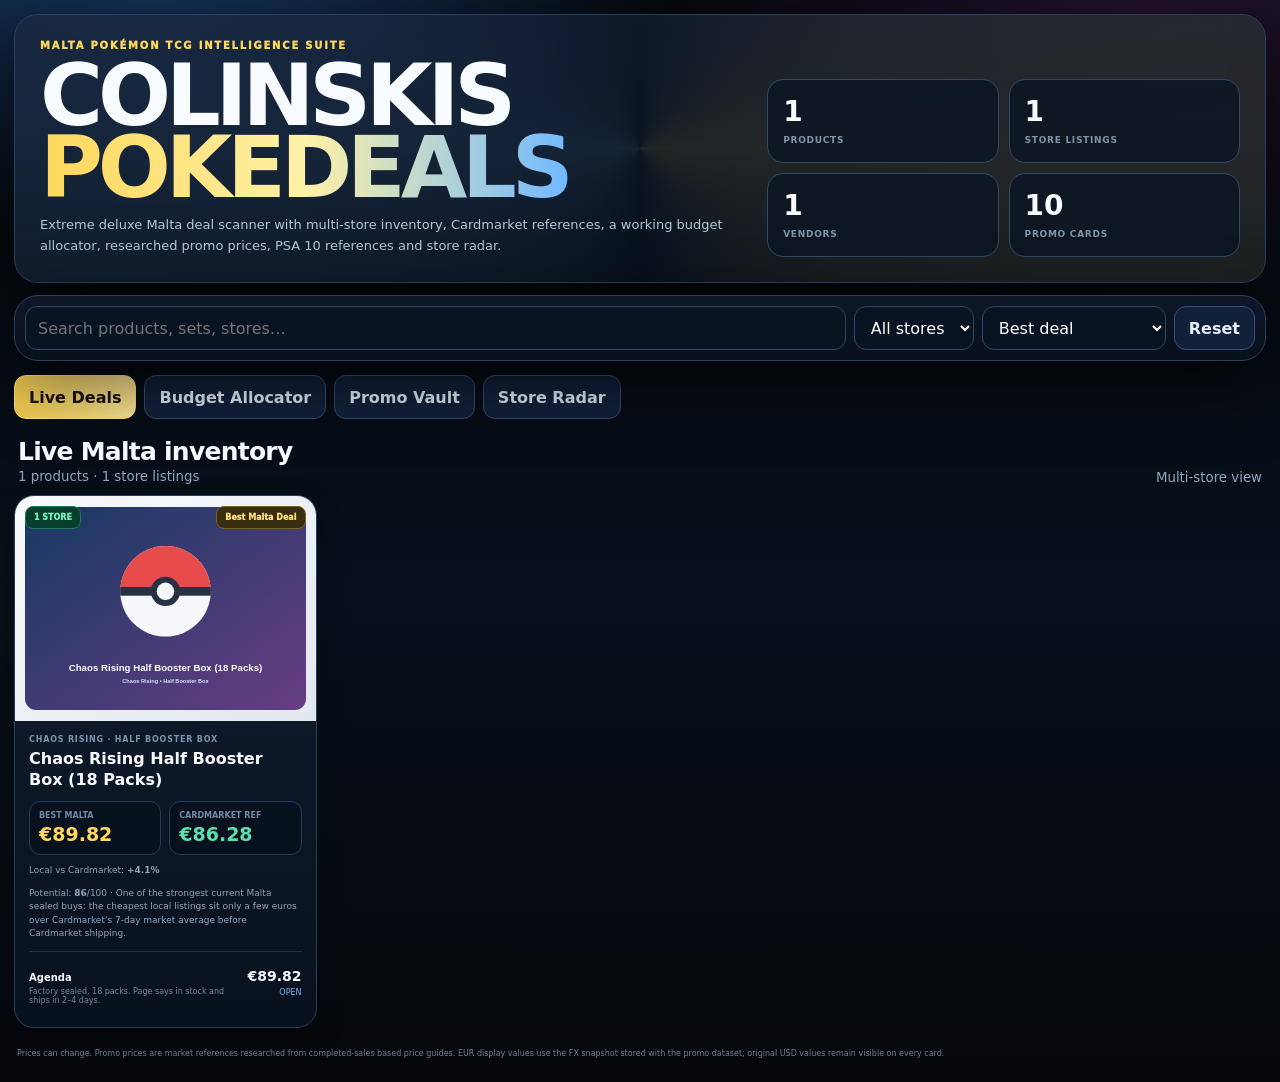
==== commit 700596db: "feat: make Promo Vault auto-researched with verified raw and PSA10 prices" ====
--- a/index.html
+++ b/index.html
@@ -1,46 +1,27 @@
 <!doctype html>
-<html lang="en">
-<head>
-<meta charset="utf-8"><meta name="viewport" content="width=device-width,initial-scale=1,viewport-fit=cover">
-<title>Colinskis PokeDeals — Extreme Deluxe</title>
+<html lang="en"><head><meta charset="utf-8"><meta name="viewport" content="width=device-width,initial-scale=1,viewport-fit=cover"><title>Colinskis PokeDeals — Extreme Deluxe</title>
 <style>
-:root{--bg:#05070b;--p:#0b1422;--p2:#101c2f;--line:#2a3f5e;--txt:#f8fbff;--muted:#91a5c0;--gold:#ffd75a;--blue:#72b9ff;--violet:#b99cff;--green:#58e0ad;--red:#ff7186;--shadow:0 22px 70px #0009}*{box-sizing:border-box}html{scroll-behavior:smooth}body{margin:0;background:radial-gradient(850px 520px at 10% -8%,#173b68 0,transparent 60%),radial-gradient(700px 450px at 90% 0,#592b6d55 0,transparent 60%),linear-gradient(180deg,#05070b,#08111e 55%,#05070b);color:var(--txt);font-family:Inter,ui-sans-serif,system-ui,-apple-system,Segoe UI,sans-serif;min-height:100vh}button,input,select{font:inherit}button{cursor:pointer}a{color:inherit;text-decoration:none}.shell{max-width:1680px;margin:auto;padding:14px}.glass{background:linear-gradient(180deg,#101a2ddd,#09111ddd);border:1px solid #2a3e5b;border-radius:24px;box-shadow:var(--shadow);backdrop-filter:blur(18px)}.hero{padding:24px;display:grid;grid-template-columns:1.25fr .75fr;gap:18px;position:relative;overflow:hidden}.hero:before{content:"";position:absolute;width:600px;height:600px;right:-240px;top:-360px;border-radius:50%;background:radial-gradient(circle,#ffd75a22,transparent 68%)}.hero>*{position:relative}.kicker{font-size:10px;font-weight:950;letter-spacing:.18em;color:var(--gold);text-transform:uppercase}h1{margin:8px 0 12px;font-size:clamp(40px,7vw,82px);line-height:.86;letter-spacing:-.06em}h1 span{background:linear-gradient(90deg,var(--gold),#fff4b4,var(--blue));-webkit-background-clip:text;color:transparent}.hero p{margin:0;max-width:860px;color:#b7c8dc;font-size:13px;line-height:1.6}.stats{display:grid;grid-template-columns:1fr 1fr;gap:10px;align-self:end}.stat{padding:15px;border-radius:16px;border:1px solid #304867;background:#0a1423cc}.stat b{display:block;font-size:28px}.stat span{font-size:9px;color:#8094ae;font-weight:900;text-transform:uppercase;letter-spacing:.08em}.toolbar{position:sticky;top:8px;z-index:20;margin-top:12px;padding:10px;display:grid;grid-template-columns:minmax(220px,1fr) auto auto auto;gap:8px}.toolbar input,.toolbar select,.budgetbar input,.budgetbar select,.manual input{height:44px;border-radius:12px;border:1px solid #304662;background:#091422;color:#fff;padding:0 12px;outline:none}.toolbar button,.tab,.budgetbar button,.manual button{height:44px;border-radius:12px;border:1px solid #355070;background:#12213a;color:#e7f0fb;padding:0 14px;font-weight:900}.tabs{display:flex;gap:8px;flex-wrap:wrap;margin:14px 0}.tab.active{background:linear-gradient(90deg,#f2ca4e,#ffe995);border-color:#ffe382;color:#18130a}.section{display:none}.section.active{display:block}.headline{display:flex;justify-content:space-between;align-items:end;gap:12px;margin:18px 4px 10px}.headline h2{font-size:25px;margin:0;letter-spacing:-.03em}.headline small{color:var(--muted)}.grid{display:grid;grid-template-columns:repeat(auto-fill,minmax(290px,1fr));gap:14px}.card{border:1px solid #283d5a;border-radius:20px;background:linear-gradient(180deg,#111d30,#09111e);overflow:hidden;box-shadow:0 10px 28px #0004}.art{height:225px;background:linear-gradient(145deg,#f8fafc,#e2e8f0);display:flex;align-items:center;justify-content:center;position:relative}.art img{width:100%;height:100%;object-fit:contain;padding:10px}.badge{position:absolute;top:10px;left:10px;padding:6px 8px;border-radius:8px;border:1px solid #1b795c;background:#073f2f;color:#78f0bd;font-size:8px;font-weight:950}.badge.r{left:auto;right:10px;border-color:#7a6122;background:#3a2e10;color:#ffe17a}.body{padding:14px}.eyebrow{font-size:8px;letter-spacing:.1em;color:#7f93ad;text-transform:uppercase;font-weight:900}.card h3{margin:5px 0 11px;font-size:16px;line-height:1.28;min-height:40px}.priceRow{display:grid;grid-template-columns:1fr 1fr;gap:8px}.pricebox{border:1px solid #263a55;background:#08111e;border-radius:11px;padding:9px}.pricebox span{display:block;color:#7588a3;font-size:8px;font-weight:900;text-transform:uppercase}.pricebox b{display:block;margin-top:3px;font-size:19px}.gold{color:var(--gold)}.green{color:var(--green)}.meta{font-size:9px;color:#91a4bc;line-height:1.5;margin-top:9px}.offers{margin-top:10px;border-top:1px solid #22334b;padding-top:6px}.offer{display:grid;grid-template-columns:1fr auto;gap:8px;padding:8px 0;border-bottom:1px solid #1d2d43}.offer:last-child{border:0}.offer b{font-size:10px}.offer small{display:block;color:#7386a1;font-size:8px;margin-top:2px}.offer strong{font-size:14px}.offer a{display:block;color:#79b6ff;font-size:8px;text-align:right;margin-top:3px}.empty{grid-column:1/-1;padding:42px 20px;border:1px dashed #35516f;border-radius:18px;text-align:center;color:#8ca0ba}.budget{padding:18px}.budgetTop{display:grid;grid-template-columns:1.1fr .9fr;gap:14px}.budgetbox{padding:18px;border:1px solid #2d425f;border-radius:18px;background:linear-gradient(160deg,#10203a,#09131f)}.budgetbox h2{font-size:27px;margin:0 0 5px}.budgetbox p{font-size:10px;color:#91a5bf;line-height:1.55;margin:0}.budgetbar{display:flex;gap:8px;flex-wrap:wrap;margin-top:14px}.budgetbar input{width:150px}.budgetbar button{background:linear-gradient(90deg,#ffd75a,#ffec9f);color:#17120a;border-color:#ffe47f}.bigNum{font-size:48px;font-weight:950;letter-spacing:-.04em;margin-top:10px}.ring{height:11px;background:#1c2b42;border-radius:999px;overflow:hidden;margin-top:10px}.ring i{display:block;height:100%;background:linear-gradient(90deg,var(--blue),var(--violet),var(--gold));width:0}.allocGrid{display:grid;grid-template-columns:repeat(auto-fit,minmax(230px,1fr));gap:10px;margin-top:14px}.alloc{border:1px solid #2b405d;background:#0a1422;border-radius:14px;padding:12px}.alloc b{font-size:12px}.alloc .line{display:flex;justify-content:space-between;gap:8px;margin-top:8px;font-size:9px;color:#90a4bd}.alloc strong{font-size:18px;color:var(--gold)}.promoHero{padding:20px;border:1px solid #705a20;border-radius:20px;background:linear-gradient(120deg,#281f0b,#131825 55%,#28113f);margin-bottom:14px}.promoHero h2{font-size:31px;margin:0 0 5px}.promoHero p{font-size:11px;color:#bcb5a6;line-height:1.5;margin:0}.promoGrid{display:grid;grid-template-columns:repeat(auto-fill,minmax(270px,1fr));gap:14px}.promo{border-color:#675627;background:linear-gradient(180deg,#1d190d,#0b1320)}.promo .art{height:285px}.psa{color:#ffdc69}.src{font-size:7px;color:#71849e;margin-top:4px}.manual{padding:16px;margin-top:14px}.manualGrid{display:grid;grid-template-columns:2fr 1fr 1fr 2fr auto;gap:8px}.manual button{background:var(--gold);color:#17120a;border:0}.vendorGrid{display:grid;grid-template-columns:repeat(auto-fill,minmax(210px,1fr));gap:10px}.vendorCard{border:1px solid #2a405d;border-radius:15px;background:#0b1524;padding:14px}.vendorCard b{font-size:12px}.vendorCard small{display:block;color:#7d91ab;font-size:8px;margin-top:5px}.error{padding:14px;border-radius:14px;background:#37151e;border:1px solid #733044;color:#ffb1bf;margin:10px 0;font-size:10px;display:none}.foot{font-size:8px;color:#6f829a;line-height:1.5;margin:20px 3px 8px}@media(max-width:900px){.hero,.budgetTop{grid-template-columns:1fr}.stats{grid-template-columns:repeat(4,1fr)}.toolbar{grid-template-columns:1fr 1fr}.toolbar input{grid-column:1/-1}.manualGrid{grid-template-columns:1fr 1fr}.manualGrid input:first-child{grid-column:1/-1}}@media(max-width:600px){.shell{padding:10px}.hero{padding:18px}.stats{grid-template-columns:1fr 1fr}.toolbar{grid-template-columns:1fr 1fr;top:4px}.toolbar input{grid-column:1/-1}.toolbar select,.toolbar button{min-width:0;width:100%}.grid,.promoGrid{grid-template-columns:1fr}.budgetbar>*{width:100%!important}.manualGrid{grid-template-columns:1fr}.manualGrid input:first-child{grid-column:auto}.headline{align-items:start}.promoHero h2{font-size:25px}}
-</style>
-</head><body><div class="shell">
-<section class="hero glass"><div><div class="kicker">Malta Pokémon TCG Intelligence Suite</div><h1>COLINSKIS <span>POKEDEALS</span></h1><p>Extreme deluxe Malta deal scanner with multi-store inventory, Cardmarket references, a real budget allocator, promo pricing, PSA 10 references and store radar.</p></div><div class="stats"><div class="stat"><b id="sProducts">—</b><span>Products</span></div><div class="stat"><b id="sOffers">—</b><span>Store listings</span></div><div class="stat"><b id="sVendors">—</b><span>Vendors</span></div><div class="stat"><b id="sPromos">—</b><span>Promo cards</span></div></div></section>
+:root{--bg:#05070b;--panel:#0a1320;--panel2:#101c2f;--line:#29405f;--txt:#f8fbff;--muted:#91a5c0;--gold:#ffd75a;--blue:#70b8ff;--violet:#b99cff;--green:#59e0ad;--red:#ff7188;--shadow:0 22px 70px #0009}*{box-sizing:border-box}html{scroll-behavior:smooth}body{margin:0;background:radial-gradient(900px 520px at 12% -7%,#173d6d 0,transparent 60%),radial-gradient(850px 520px at 90% 0,#5b276d55 0,transparent 60%),linear-gradient(180deg,#05070b,#08101b 55%,#05070b);color:var(--txt);font-family:Inter,ui-sans-serif,system-ui,-apple-system,Segoe UI,sans-serif;min-height:100vh}button,input,select{font:inherit}button{cursor:pointer}a{color:inherit;text-decoration:none}.shell{max-width:1700px;margin:auto;padding:14px}.glass{background:linear-gradient(180deg,#101a2ddd,#09111ddd);border:1px solid #2b405e;border-radius:24px;box-shadow:var(--shadow);backdrop-filter:blur(18px)}.hero{padding:25px;display:grid;grid-template-columns:1.2fr .8fr;gap:18px;position:relative;overflow:hidden}.hero:before{content:"";position:absolute;inset:-40%;background:conic-gradient(from 180deg,transparent,#6eb7ff18,transparent,#ffd75a18,transparent);animation:spin 22s linear infinite}.hero>*{position:relative}@keyframes spin{to{transform:rotate(360deg)}}.kicker{font-size:10px;font-weight:950;letter-spacing:.18em;color:var(--gold);text-transform:uppercase}h1{margin:8px 0 12px;font-size:clamp(42px,7vw,86px);line-height:.84;letter-spacing:-.06em}h1 span{background:linear-gradient(90deg,var(--gold),#fff1a7,var(--blue));-webkit-background-clip:text;color:transparent}.hero p{margin:0;max-width:820px;color:#b5c6da;font-size:13px;line-height:1.6}.stats{display:grid;grid-template-columns:1fr 1fr;gap:10px;align-self:end}.stat{padding:15px;border-radius:16px;border:1px solid #314967;background:#0a1422cc}.stat b{display:block;font-size:28px}.stat span{font-size:9px;color:#8094ae;font-weight:900;text-transform:uppercase;letter-spacing:.08em}.toolbar{position:sticky;top:5px;z-index:20;margin-top:12px;padding:10px;display:grid;grid-template-columns:minmax(220px,1fr) auto auto auto;gap:8px}.toolbar input,.toolbar select,.budgetbar input,.budgetbar select,.promoTools input,.promoTools select{height:44px;border-radius:12px;border:1px solid #304662;background:#091422;color:white;padding:0 12px;outline:none}.toolbar button,.tab,.budgetbar button,.promoTools button{height:44px;border-radius:12px;border:1px solid #355070;background:#12213a;color:#e7f0fb;padding:0 14px;font-weight:900}.tabs{display:flex;gap:8px;flex-wrap:wrap;margin:14px 0}.tab.active{background:linear-gradient(90deg,#f2ca4e,#ffe995);border-color:#ffe382;color:#17120a}.section{display:none}.section.active{display:block}.headline{display:flex;justify-content:space-between;align-items:end;gap:12px;margin:18px 4px 10px}.headline h2{font-size:25px;margin:0;letter-spacing:-.03em}.headline small{color:var(--muted)}.grid{display:grid;grid-template-columns:repeat(auto-fill,minmax(290px,1fr));gap:14px}.card{border:1px solid #293e5a;border-radius:20px;background:linear-gradient(180deg,#111d30,#09111e);overflow:hidden;box-shadow:0 10px 28px #0004;transition:.18s}.card:hover{transform:translateY(-3px);border-color:#5577a5}.art{height:225px;background:linear-gradient(145deg,#f8fafc,#e2e8f0);display:flex;align-items:center;justify-content:center;position:relative;overflow:hidden}.art img{width:100%;height:100%;object-fit:contain;padding:10px}.badge{position:absolute;top:10px;left:10px;padding:6px 8px;border-radius:8px;border:1px solid #1b795c;background:#073f2f;color:#78f0bd;font-size:8px;font-weight:950}.badge.r{left:auto;right:10px;border-color:#7a6122;background:#3a2e10;color:#ffe17a}.body{padding:14px}.eyebrow{font-size:8px;letter-spacing:.1em;color:#7f93ad;text-transform:uppercase;font-weight:900}.card h3{margin:5px 0 11px;font-size:16px;line-height:1.28;min-height:40px}.priceRow{display:grid;grid-template-columns:1fr 1fr;gap:8px}.pricebox{border:1px solid #263a55;background:#08111e;border-radius:11px;padding:9px}.pricebox span{display:block;color:#7588a3;font-size:8px;font-weight:900;text-transform:uppercase}.pricebox b{display:block;margin-top:3px;font-size:19px}.gold{color:var(--gold)}.green{color:var(--green)}.psa{color:#ffdc69}.meta{font-size:9px;color:#91a4bc;line-height:1.5;margin-top:9px}.offers{margin-top:10px;border-top:1px solid #22334b;padding-top:6px}.offer{display:grid;grid-template-columns:1fr auto;gap:8px;padding:8px 0;border-bottom:1px solid #1d2d43}.offer:last-child{border:0}.offer b{font-size:10px}.offer small{display:block;color:#7386a1;font-size:8px;margin-top:2px}.offer strong{font-size:14px}.offer a{display:block;color:#79b6ff;font-size:8px;text-align:right;margin-top:3px}.empty{grid-column:1/-1;padding:42px 20px;border:1px dashed #35516f;border-radius:18px;text-align:center;color:#8ca0ba}.budget{padding:18px}.budgetTop{display:grid;grid-template-columns:1.1fr .9fr;gap:14px}.budgetbox{padding:18px;border:1px solid #2d425f;border-radius:18px;background:linear-gradient(160deg,#10203a,#09131f)}.budgetbox h2{font-size:27px;margin:0 0 5px}.budgetbox p{font-size:10px;color:#91a5bf;line-height:1.55;margin:0}.budgetbar{display:flex;gap:8px;flex-wrap:wrap;margin-top:14px}.budgetbar input{width:150px}.budgetbar button{background:linear-gradient(90deg,#ffd75a,#ffec9f);color:#17120a;border-color:#ffe47f}.bigNum{font-size:48px;font-weight:950;letter-spacing:-.04em;margin-top:10px}.ring{height:11px;background:#1c2b42;border-radius:999px;overflow:hidden;margin-top:10px}.ring i{display:block;height:100%;background:linear-gradient(90deg,var(--blue),var(--violet),var(--gold));width:0}.allocGrid{display:grid;grid-template-columns:repeat(auto-fit,minmax(230px,1fr));gap:10px;margin-top:14px}.alloc{border:1px solid #2b405d;background:#0a1422;border-radius:14px;padding:12px}.alloc b{font-size:12px}.alloc .line{display:flex;justify-content:space-between;gap:8px;margin-top:8px;font-size:9px;color:#90a4bd}.alloc strong{font-size:18px;color:var(--gold)}.promoHero{padding:22px;border:1px solid #725b20;border-radius:22px;background:radial-gradient(circle at 85% 10%,#ffd75a20,transparent 25%),linear-gradient(120deg,#281f0b,#131825 55%,#28113f);margin-bottom:12px}.promoHero h2{font-size:32px;margin:0 0 6px}.promoHero p{font-size:11px;color:#c1b9a7;line-height:1.55;margin:0}.promoTools{display:grid;grid-template-columns:minmax(180px,1fr) auto auto;gap:8px;margin:12px 0}.promoGrid{display:grid;grid-template-columns:repeat(auto-fill,minmax(270px,1fr));gap:14px}.promo{border-color:#6a5726;background:linear-gradient(180deg,#1e190d,#0b1320);position:relative}.promo .art{height:250px;background:radial-gradient(circle at 50% 35%,#ffffff 0,#e7e5df 60%,#c9c4b7 100%)}.promoPlaceholder{width:74%;height:82%;border-radius:18px;background:linear-gradient(145deg,#131a28,#24324b);box-shadow:0 20px 50px #0007;border:8px solid #e2c55f;display:flex;align-items:center;justify-content:center;text-align:center;padding:18px;color:white;font-weight:950;font-size:22px;line-height:1.05}.promo .sourceLink{display:block;margin-top:10px;padding:8px 9px;border-radius:9px;border:1px solid #5b4c23;background:#302810;color:#f7da78;text-align:center;font-size:8px;font-weight:950}.verified{display:inline-flex;align-items:center;gap:5px;margin-top:8px;padding:5px 7px;border-radius:999px;background:#0c3829;border:1px solid #17664c;color:#72e6b7;font-size:7px;font-weight:950}.usd{font-size:7px;color:#6f829c;margin-top:3px}.vendorGrid{display:grid;grid-template-columns:repeat(auto-fill,minmax(210px,1fr));gap:10px}.vendorCard{border:1px solid #2a405d;border-radius:15px;background:#0b1524;padding:14px}.vendorCard b{font-size:12px}.vendorCard small{display:block;color:#7d91ab;font-size:8px;margin-top:5px}.error{padding:14px;border-radius:14px;background:#37151e;border:1px solid #733044;color:#ffb1bf;margin:10px 0;font-size:10px;display:none}.foot{font-size:8px;color:#6f829a;line-height:1.5;margin:20px 3px 8px}@media(max-width:900px){.hero,.budgetTop{grid-template-columns:1fr}.stats{grid-template-columns:repeat(4,1fr)}.toolbar{grid-template-columns:1fr 1fr}.toolbar input{grid-column:1/-1}.promoTools{grid-template-columns:1fr 1fr}.promoTools input{grid-column:1/-1}}@media(max-width:600px){.shell{padding:10px}.hero{padding:18px}.stats{grid-template-columns:1fr 1fr}.toolbar{grid-template-columns:1fr 1fr;top:4px}.toolbar input{grid-column:1/-1}.toolbar select,.toolbar button{width:100%;min-width:0}.grid,.promoGrid{grid-template-columns:1fr}.budgetbar>*{width:100%!important}.promoTools{grid-template-columns:1fr 1fr}.promoTools input{grid-column:1/-1}.headline{align-items:start}.promoHero h2{font-size:26px}}
+</style></head><body><div class="shell">
+<section class="hero glass"><div><div class="kicker">Malta Pokémon TCG Intelligence Suite</div><h1>COLINSKIS <span>POKEDEALS</span></h1><p>Extreme deluxe Malta deal scanner with multi-store inventory, Cardmarket references, a working budget allocator, researched promo prices, PSA 10 references and store radar.</p></div><div class="stats"><div class="stat"><b id="sProducts">—</b><span>Products</span></div><div class="stat"><b id="sOffers">—</b><span>Store listings</span></div><div class="stat"><b id="sVendors">—</b><span>Vendors</span></div><div class="stat"><b id="sPromos">—</b><span>Promo cards</span></div></div></section>
 <div id="fatal" class="error"></div>
 <div class="toolbar glass"><input id="search" placeholder="Search products, sets, stores…"><select id="vendor"><option value="All">All stores</option></select><select id="sort"><option value="deal">Best deal</option><option value="cheap">Lowest price</option><option value="vendors">Most stores</option><option value="potential">Highest potential</option></select><button id="reset">Reset</button></div>
 <div class="tabs"><button class="tab active" data-tab="deals">Live Deals</button><button class="tab" data-tab="budget">Budget Allocator</button><button class="tab" data-tab="promos">Promo Vault</button><button class="tab" data-tab="vendors">Store Radar</button></div>
 <section id="deals" class="section active"><div class="headline"><div><h2>Live Malta inventory</h2><small id="dealCount">Loading…</small></div><small>Multi-store view</small></div><div class="grid" id="dealGrid"></div></section>
-<section id="budget" class="section"><div class="budget glass"><div class="budgetTop"><div class="budgetbox"><h2>Budget Allocator</h2><p>Builds a basket only from currently loaded products. Balanced mixes deal quality, collector potential and pack count; the other modes aggressively optimize their target.</p><div class="budgetbar"><input id="budgetAmount" type="number" min="1" step="1" value="100"><select id="budgetMode"><option value="balanced">Balanced</option><option value="value">Maximum Value</option><option value="rip">Maximum Packs</option><option value="collector">Collector Upside</option></select><button id="runBudget">Build My Basket</button></div></div><div class="budgetbox"><div class="eyebrow">Allocated</div><div class="bigNum" id="allocated">€0.00</div><div class="meta" id="budgetMeta">Set a budget and run the allocator.</div><div class="ring"><i id="budgetRing"></i></div></div></div><div class="allocGrid" id="allocGrid"></div></div></section>
-<section id="promos" class="section"><div class="promoHero"><h2>Promo Vault — Raw + PSA 10</h2><p>Promo cards detected in the data show raw market price and PSA 10 price. If no verified PSA 10 value exists, the tool labels the number EST instead of pretending it is a verified slab sale.</p></div><div class="promoGrid" id="promoGrid"></div><div class="manual glass"><div class="headline" style="margin-top:0"><div><h2>Add Promo Manually</h2><small>Saved locally on this device</small></div></div><div class="manualGrid"><input id="promoName" placeholder="Card / promo number"><input id="promoRaw" type="number" step="0.01" placeholder="Raw €"><input id="promoPsa" type="number" step="0.01" placeholder="PSA 10 €"><input id="promoImg" placeholder="Image URL"><button id="addPromo">Add</button></div></div></section>
+<section id="budget" class="section"><div class="budget glass"><div class="budgetTop"><div class="budgetbox"><h2>Budget Allocator</h2><p>Builds a basket only from currently loaded products. Balanced mixes deal quality, collector potential and pack count; the other modes optimize their target.</p><div class="budgetbar"><input id="budgetAmount" type="number" min="1" step="1" value="100"><select id="budgetMode"><option value="balanced">Balanced</option><option value="value">Maximum Value</option><option value="rip">Maximum Packs</option><option value="collector">Collector Upside</option></select><button id="runBudget">Build My Basket</button></div></div><div class="budgetbox"><div class="eyebrow">Allocated</div><div class="bigNum" id="allocated">€0.00</div><div class="meta" id="budgetMeta">Set a budget and run the allocator.</div><div class="ring"><i id="budgetRing"></i></div></div></div><div class="allocGrid" id="allocGrid"></div></div></section>
+<section id="promos" class="section"><div class="promoHero"><div class="kicker">AUTO-RESEARCHED COLLECTOR LAYER</div><h2>Promo Vault — Raw + PSA 10</h2><p>No manual entry required. These promo cards and market prices are researched into the repo by the tool. Raw and PSA 10 values are stored with source, check date and original USD market value; EUR is converted using the recorded FX snapshot.</p></div><div class="promoTools"><input id="promoSearch" placeholder="Search Pikachu, Mew, #052, Pokémon Center…"><select id="promoSort"><option value="psa">Highest PSA 10</option><option value="raw">Highest raw</option><option value="name">Name A–Z</option></select><button id="promoReset">Reset</button></div><div class="promoGrid" id="promoGrid"></div></section>
 <section id="vendors" class="section"><div class="headline"><div><h2>Store Radar</h2><small>Stores represented by the loaded live catalogue</small></div></div><div class="vendorGrid" id="vendorGrid"></div></section>
-<div class="foot">Prices can change. PSA 10 estimates are explicitly marked EST. Store inventory is based on the repository catalogue and may become stale between scans.</div>
+<div class="foot">Prices can change. Promo prices are market references researched from completed-sales based price guides. EUR display values use the FX snapshot stored with the promo dataset; original USD values remain visible on every card.</div>
 </div><script>
-'use strict';
-const byId=id=>document.getElementById(id);
-const money=n=>Number.isFinite(Number(n))?'€'+Number(n).toFixed(2):'—';
-const esc=s=>String(s??'').replace(/[&<>\"]/g,m=>({'&':'&amp;','<':'&lt;','>':'&gt;','\"':'&quot;'}[m]));
-let catalog={products:[],preorders:[],accessories:[]};let pulls={};let products=[];let promos=[];let manualPromos=[];
-function validListings(p){return Array.isArray(p?.listings)?p.listings.filter(x=>Number.isFinite(Number(x?.price))&&Number(x.price)>0):[]}
-function minPrice(p){const a=validListings(p).map(x=>Number(x.price));return a.length?Math.min(...a):Infinity}
-function stores(p){return [...new Set(validListings(p).map(x=>x.store).filter(Boolean))]}
-function bestListing(p){return validListings(p).slice().sort((a,b)=>Number(a.price)-Number(b.price))[0]||null}
-function productScore(p){const local=minPrice(p),cm=Number(p.cm)||0,pot=Number(p.potential)||50,vc=stores(p).length;const deal=cm&&local<Infinity?(cm-local)/cm*100:0;return deal*1.6+pot*.45+vc*5}
-function showError(msg){const e=byId('fatal');e.textContent=msg;e.style.display='block'}
-async function fetchJSON(path){const r=await fetch(path+'?v='+Date.now(),{cache:'no-store'});if(!r.ok)throw new Error(path+' returned '+r.status);return r.json()}
-async function load(){try{const results=await Promise.allSettled([fetchJSON('data/catalog.json'),fetchJSON('data/pulls.json')]);if(results[0].status==='fulfilled')catalog=results[0].value;else throw results[0].reason;if(results[1].status==='fulfilled')pulls=results[1].value;products=Array.isArray(catalog.products)?catalog.products:[];try{manualPromos=JSON.parse(localStorage.getItem('colinskis_promos')||'[]')}catch{manualPromos=[]}buildPromos();buildVendors();renderDeals();renderPromos();renderVendors();stats();runBudget();if(!products.length)showError('Catalogue loaded but contains no live products. The UI is working; the data source needs a refresh.')}catch(err){console.error(err);showError('Data load failed: '+err.message);byId('dealCount').textContent='Could not load catalogue';byId('dealGrid').innerHTML='<div class="empty">Could not load the catalogue. Refresh once; if this stays visible, the repository data file is unavailable.</div>'}}
-function buildVendors(){const vs=[...new Set(products.flatMap(stores))].sort();byId('vendor').innerHTML='<option value="All">All stores</option>'+vs.map(v=>'<option value="'+esc(v)+'">'+esc(v)+'</option>').join('')}
-function stats(){const vs=[...new Set(products.flatMap(stores))];const offers=products.reduce((n,p)=>n+validListings(p).length,0);byId('sProducts').textContent=products.length;byId('sOffers').textContent=offers;byId('sVendors').textContent=vs.length;byId('sPromos').textContent=promos.length}
+'use strict';const byId=id=>document.getElementById(id);const money=n=>Number.isFinite(Number(n))?'€'+Number(n).toFixed(2):'—';const usd=n=>Number.isFinite(Number(n))?'$'+Number(n).toFixed(2):'—';const esc=s=>String(s??'').replace(/[&<>\"]/g,m=>({'&':'&amp;','<':'&lt;','>':'&gt;','\"':'&quot;'}[m]));let catalog={products:[]},products=[],promoData={cards:[]},promos=[];
+function validListings(p){return Array.isArray(p&&p.listings)?p.listings.filter(x=>Number.isFinite(Number(x&&x.price))&&Number(x.price)>0):[]}function minPrice(p){const a=validListings(p).map(x=>Number(x.price));return a.length?Math.min(...a):Infinity}function stores(p){return [...new Set(validListings(p).map(x=>x.store).filter(Boolean))]}function bestListing(p){return validListings(p).slice().sort((a,b)=>Number(a.price)-Number(b.price))[0]||null}function productScore(p){const local=minPrice(p),cm=Number(p.cm)||0,pot=Number(p.potential)||50,vc=stores(p).length,deal=cm&&local<Infinity?(cm-local)/cm*100:0;return deal*1.6+pot*.45+vc*5}function showError(msg){const e=byId('fatal');e.textContent=msg;e.style.display='block'}async function fetchJSON(path){const r=await fetch(path+'?v='+Date.now(),{cache:'no-store'});if(!r.ok)throw new Error(path+' returned '+r.status);return r.json()}
+async function load(){try{const res=await Promise.allSettled([fetchJSON('data/catalog.json'),fetchJSON('data/promos.json')]);if(res[0].status!=='fulfilled')throw res[0].reason;catalog=res[0].value;promoData=res[1].status==='fulfilled'?res[1].value:{cards:[]};products=Array.isArray(catalog.products)?catalog.products:[];promos=Array.isArray(promoData.cards)?promoData.cards:[];buildVendors();renderDeals();renderPromos();renderVendors();stats();runBudget();if(!products.length)showError('Catalogue loaded but currently contains no live products.')}catch(err){console.error(err);showError('Data load failed: '+err.message);byId('dealCount').textContent='Could not load catalogue';byId('dealGrid').innerHTML='<div class="empty">Could not load the catalogue.</div>'}}
+function buildVendors(){const vs=[...new Set(products.flatMap(stores))].sort();byId('vendor').innerHTML='<option value="All">All stores</option>'+vs.map(v=>'<option value="'+esc(v)+'">'+esc(v)+'</option>').join('')}function stats(){const vs=[...new Set(products.flatMap(stores))],offers=products.reduce((n,p)=>n+validListings(p).length,0);byId('sProducts').textContent=products.length;byId('sOffers').textContent=offers;byId('sVendors').textContent=vs.length;byId('sPromos').textContent=promos.length}
 function renderDeals(){const term=byId('search').value.toLowerCase().trim(),vf=byId('vendor').value,s=byId('sort').value;let arr=products.filter(p=>{const blob=[p.name,p.set,p.type,...stores(p)].join(' ').toLowerCase();return(!term||blob.includes(term))&&(vf==='All'||stores(p).includes(vf))});arr.sort((a,b)=>s==='cheap'?minPrice(a)-minPrice(b):s==='vendors'?stores(b).length-stores(a).length:s==='potential'?(Number(b.potential)||0)-(Number(a.potential)||0):productScore(b)-productScore(a));byId('dealCount').textContent=arr.length+' products · '+arr.reduce((n,p)=>n+validListings(p).length,0)+' store listings';byId('dealGrid').innerHTML=arr.length?arr.map(cardHTML).join(''):'<div class="empty">No products match this filter.</div>'}
-function cardHTML(p){const mp=minPrice(p),cm=Number(p.cm)||0,d=cm&&mp<Infinity?(mp-cm)/cm*100:null;const offers=validListings(p).slice().sort((a,b)=>Number(a.price)-Number(b.price));return '<article class="card"><div class="art"><img loading="lazy" src="'+esc(p.img||p.fallback||'')+'" onerror="this.onerror=null;this.src=\''+esc(p.fallback||'')+'\'"><span class="badge">'+stores(p).length+' STORE'+(stores(p).length===1?'':'S')+'</span>'+(p.tag?'<span class="badge r">'+esc(p.tag)+'</span>':'')+'</div><div class="body"><div class="eyebrow">'+esc(p.set||'Pokémon TCG')+' · '+esc(p.type||'Product')+'</div><h3>'+esc(p.name||'Unknown product')+'</h3><div class="priceRow"><div class="pricebox"><span>Best Malta</span><b class="gold">'+(mp<Infinity?money(mp):'—')+'</b></div><div class="pricebox"><span>Cardmarket ref</span><b class="green">'+(cm?money(cm):'—')+'</b></div></div>'+(d!==null?'<div class="meta">Local vs Cardmarket: <b>'+(d>0?'+':'')+d.toFixed(1)+'%</b></div>':'')+'<div class="meta">Potential: <b>'+(Number(p.potential)||'—')+'</b>/100'+(p.why?' · '+esc(p.why):'')+'</div><div class="offers">'+offers.map(x=>'<div class="offer"><div><b>'+esc(x.store||'Store')+'</b><small>'+esc(x.note||x.ship||'')+'</small></div><div style="text-align:right"><strong>'+money(x.price)+'</strong>'+(x.url?'<a target="_blank" rel="noopener" href="'+esc(x.url)+'">OPEN</a>':'')+'</div></div>').join('')+'</div></div></article>'}
+function cardHTML(p){const mp=minPrice(p),cm=Number(p.cm)||0,d=cm&&mp<Infinity?(mp-cm)/cm*100:null,offers=validListings(p).slice().sort((a,b)=>Number(a.price)-Number(b.price));return '<article class="card"><div class="art"><img loading="lazy" src="'+esc(p.img||p.fallback||'')+'" onerror="this.onerror=null;this.src=\''+esc(p.fallback||'')+'\'"><span class="badge">'+stores(p).length+' STORE'+(stores(p).length===1?'':'S')+'</span>'+(p.tag?'<span class="badge r">'+esc(p.tag)+'</span>':'')+'</div><div class="body"><div class="eyebrow">'+esc(p.set||'Pokémon TCG')+' · '+esc(p.type||'Product')+'</div><h3>'+esc(p.name||'Unknown product')+'</h3><div class="priceRow"><div class="pricebox"><span>Best Malta</span><b class="gold">'+(mp<Infinity?money(mp):'—')+'</b></div><div class="pricebox"><span>Cardmarket ref</span><b class="green">'+(cm?money(cm):'—')+'</b></div></div>'+(d!==null?'<div class="meta">Local vs Cardmarket: <b>'+(d>0?'+':'')+d.toFixed(1)+'%</b></div>':'')+'<div class="meta">Potential: <b>'+(Number(p.potential)||'—')+'</b>/100'+(p.why?' · '+esc(p.why):'')+'</div><div class="offers">'+offers.map(x=>'<div class="offer"><div><b>'+esc(x.store||'Store')+'</b><small>'+esc(x.note||x.ship||'')+'</small></div><div style="text-align:right"><strong>'+money(x.price)+'</strong>'+(x.url?'<a target="_blank" rel="noopener" href="'+esc(x.url)+'">OPEN</a>':'')+'</div></div>').join('')+'</div></div></article>'}
 function unitCount(p){if(Number(p.pack_count)>0)return Number(p.pack_count);const t=String(p.type||'').toLowerCase();if(t.includes('booster pack'))return 1;if(t.includes('half booster'))return 18;if(t.includes('booster box'))return 36;if(t.includes('elite trainer'))return 9;return 1}
-function runBudget(){const budget=Math.max(0,Number(byId('budgetAmount').value)||0),mode=byId('budgetMode').value;const candidates=products.map(p=>({p,price:minPrice(p),base:productScore(p),packs:unitCount(p)})).filter(x=>x.price>0&&Number.isFinite(x.price)&&x.price<=budget);for(const x of candidates){const pot=Number(x.p.potential)||50,cm=Number(x.p.cm)||0,deal=cm?Math.max(-30,Math.min(40,(cm-x.price)/cm*100)):0;x.rank=mode==='rip'?(x.packs/x.price)*120+deal:mode==='collector'?pot*1.3+deal+x.packs*.15:mode==='value'?deal*2.2+pot*.3+x.packs*.15:deal+pot*.65+x.packs*.35+stores(x.p).length*4}candidates.sort((a,b)=>b.rank-a.rank);let left=budget,basket=[];const cheapest=candidates.length?Math.min(...candidates.map(x=>x.price)):Infinity;let guard=0;while(left>=cheapest&&guard<100){guard++;let pick=candidates.find(x=>x.price<=left);if(!pick)break;let row=basket.find(y=>y.p===pick.p);if(row)row.qty++;else basket.push({...pick,qty:1});left-=pick.price;if(mode==='balanced'&&basket.length<Math.min(4,candidates.length)){const used=new Set(basket.map(x=>x.p));candidates.sort((a,b)=>(used.has(a.p)?1:0)-(used.has(b.p)?1:0)||b.rank-a.rank)}}const spent=budget-left;byId('allocated').textContent=money(spent);byId('budgetMeta').textContent=budget?(basket.reduce((n,x)=>n+x.qty,0)+' items · '+basket.reduce((n,x)=>n+x.qty*x.packs,0)+' estimated packs/units · '+money(left)+' left'):'Enter a budget.';byId('budgetRing').style.width=(budget?Math.min(100,spent/budget*100):0)+'%';byId('allocGrid').innerHTML=basket.length?basket.map(x=>'<div class="alloc"><b>'+esc(x.p.name)+'</b><div class="line"><span>'+x.qty+' × '+money(x.price)+'</span><strong>'+money(x.qty*x.price)+'</strong></div><div class="line"><span>'+esc(bestListing(x.p)?.store||'')+'</span><span>'+x.qty*x.packs+' pack/unit'+(x.qty*x.packs===1?'':'s')+'</span></div></div>').join(''):'<div class="empty">No currently loaded product fits this budget.</div>'}
-function collectPromoCards(obj,out=[]){if(Array.isArray(obj)){obj.forEach(v=>collectPromoCards(v,out));return out}if(obj&&typeof obj==='object'){const name=obj.name||obj.card||obj.card_name||obj.title||'';const tag=[name,obj.rarity,obj.set,obj.category,obj.number,obj.type].filter(Boolean).join(' ').toLowerCase();if(name&&tag.includes('promo')){const raw=Number(obj.raw??obj.raw_price??obj.market??obj.market_price??obj.value??obj.price??obj.eur)||0;const psa=Number(obj.psa10??obj.psa_10??obj.psa10_price??obj.grade10??obj.gem_mint_10)||0;out.push({name,image:obj.img||obj.image||obj.image_url||'',raw,psa,source:obj.source||obj.price_source||'dataset'})}Object.values(obj).forEach(v=>{if(v&&typeof v==='object')collectPromoCards(v,out)})}return out}
-function buildPromos(){const auto=collectPromoCards(pulls,[]),uniq=new Map();for(const x of auto){const k=x.name.toLowerCase();if(!uniq.has(k)||x.raw>uniq.get(k).raw)uniq.set(k,x)}promos=[...uniq.values(),...manualPromos]}
-function psaEstimate(raw){return raw>0?Math.round(raw*3.25*100)/100:0}
-function renderPromos(){byId('promoGrid').innerHTML=promos.length?promos.map(p=>{const estimated=!p.psa&&p.raw>0,p10=p.psa||psaEstimate(p.raw);return '<article class="card promo"><div class="art">'+(p.image?'<img loading="lazy" src="'+esc(p.image)+'">':'<div style="color:#536176;font-weight:950">PROMO CARD</div>')+'<span class="badge r">PROMO</span></div><div class="body"><div class="eyebrow">Collector card</div><h3>'+esc(p.name)+'</h3><div class="priceRow"><div class="pricebox"><span>Raw market</span><b class="gold">'+(p.raw?money(p.raw):'—')+'</b><div class="src">'+esc(p.source||'dataset')+'</div></div><div class="pricebox"><span>PSA 10 '+(estimated?'EST':'')+'</span><b class="psa">'+(p10?money(p10):'—')+'</b><div class="src">'+(estimated?'Estimated from raw — verify sold comps':'Dataset / saved value')+'</div></div></div></div></article>'}).join(''):'<div class="empty">No promo cards detected in the current data yet. Add one below with raw and PSA 10 values.</div>';byId('sPromos').textContent=promos.length}
+function runBudget(){const budget=Math.max(0,Number(byId('budgetAmount').value)||0),mode=byId('budgetMode').value,c=products.map(p=>({p,price:minPrice(p),packs:unitCount(p)})).filter(x=>x.price>0&&Number.isFinite(x.price)&&x.price<=budget);for(const x of c){const pot=Number(x.p.potential)||50,cm=Number(x.p.cm)||0,deal=cm?Math.max(-30,Math.min(40,(cm-x.price)/cm*100)):0;x.rank=mode==='rip'?(x.packs/x.price)*120+deal:mode==='collector'?pot*1.3+deal+x.packs*.15:mode==='value'?deal*2.2+pot*.3+x.packs*.15:deal+pot*.65+x.packs*.35+stores(x.p).length*4}c.sort((a,b)=>b.rank-a.rank);let left=budget,basket=[],guard=0,cheapest=c.length?Math.min(...c.map(x=>x.price)):Infinity;while(left>=cheapest&&guard<100){guard++;const pick=c.find(x=>x.price<=left);if(!pick)break;const row=basket.find(y=>y.p===pick.p);row?row.qty++:basket.push({...pick,qty:1});left-=pick.price}const spent=budget-left;byId('allocated').textContent=money(spent);byId('budgetMeta').textContent=budget?(basket.reduce((n,x)=>n+x.qty,0)+' items · '+basket.reduce((n,x)=>n+x.qty*x.packs,0)+' estimated packs/units · '+money(left)+' left'):'Enter a budget.';byId('budgetRing').style.width=(budget?Math.min(100,spent/budget*100):0)+'%';byId('allocGrid').innerHTML=basket.length?basket.map(x=>'<div class="alloc"><b>'+esc(x.p.name)+'</b><div class="line"><span>'+x.qty+' × '+money(x.price)+'</span><strong>'+money(x.qty*x.price)+'</strong></div><div class="line"><span>'+esc((bestListing(x.p)||{}).store||'')+'</span><span>'+x.qty*x.packs+' pack/unit'+(x.qty*x.packs===1?'':'s')+'</span></div></div>').join(''):'<div class="empty">No currently loaded product fits this budget.</div>'}
+function renderPromos(){const term=byId('promoSearch').value.toLowerCase().trim(),sort=byId('promoSort').value;let arr=promos.filter(p=>!term||[p.name,p.number,p.series,p.variant].join(' ').toLowerCase().includes(term));arr.sort((a,b)=>sort==='raw'?Number(b.raw_eur)-Number(a.raw_eur):sort==='name'?String(a.name).localeCompare(String(b.name)):Number(b.psa10_eur)-Number(a.psa10_eur));byId('promoGrid').innerHTML=arr.length?arr.map(p=>'<article class="card promo"><div class="art"><div class="promoPlaceholder">'+esc(p.name)+'<br><span style="font-size:12px;color:#ffd75a;margin-top:8px">#'+esc(p.number||'')+'</span></div><span class="badge r">RESEARCHED</span></div><div class="body"><div class="eyebrow">'+esc(p.series||'Pokémon Promo')+' · #'+esc(p.number||'')+'</div><h3>'+esc(p.name)+'</h3><div class="meta" style="margin-top:-4px">'+esc(p.variant||'Promo')+'</div><div class="priceRow" style="margin-top:10px"><div class="pricebox"><span>Raw market</span><b class="gold">'+money(p.raw_eur)+'</b><div class="usd">'+usd(p.raw_usd)+' original</div></div><div class="pricebox"><span>PSA 10'+(p.psa10_estimated?' EST':' VERIFIED')+'</span><b class="psa">'+money(p.psa10_eur)+'</b><div class="usd">'+usd(p.psa10_usd)+' original</div></div></div><div class="verified">✓ SOURCE-PRICED · '+esc(p.checked||'')+'</div>'+(p.source_url?'<a class="sourceLink" target="_blank" rel="noopener" href="'+esc(p.source_url)+'">OPEN '+esc(p.source||'SOURCE').toUpperCase()+'</a>':'')+'</div></article>').join(''):'<div class="empty">No researched promos match this search.</div>'}
 function renderVendors(){const m={};products.forEach(p=>validListings(p).forEach(x=>{if(!x.store)return;m[x.store]??={count:0,min:Infinity};m[x.store].count++;m[x.store].min=Math.min(m[x.store].min,Number(x.price))}));byId('vendorGrid').innerHTML=Object.entries(m).sort((a,b)=>b[1].count-a[1].count).map(([name,v])=>'<div class="vendorCard"><b>'+esc(name)+'</b><small>'+v.count+' listings · cheapest '+money(v.min)+'</small></div>').join('')||'<div class="empty">No vendors loaded.</div>'}
-byId('runBudget').addEventListener('click',runBudget);byId('budgetMode').addEventListener('change',runBudget);byId('search').addEventListener('input',renderDeals);byId('vendor').addEventListener('change',renderDeals);byId('sort').addEventListener('change',renderDeals);byId('reset').addEventListener('click',()=>{byId('search').value='';byId('vendor').value='All';byId('sort').value='deal';renderDeals()});document.querySelectorAll('.tab').forEach(btn=>btn.addEventListener('click',()=>{document.querySelectorAll('.tab').forEach(x=>x.classList.toggle('active',x===btn));document.querySelectorAll('.section').forEach(s=>s.classList.toggle('active',s.id===btn.dataset.tab));if(btn.dataset.tab==='budget')runBudget()}));byId('addPromo').addEventListener('click',()=>{const name=byId('promoName').value.trim(),raw=Number(byId('promoRaw').value)||0,psa=Number(byId('promoPsa').value)||0,image=byId('promoImg').value.trim();if(!name)return;manualPromos.push({name,raw,psa,image,source:'Saved on this device'});localStorage.setItem('colinskis_promos',JSON.stringify(manualPromos));['promoName','promoRaw','promoPsa','promoImg'].forEach(id=>byId(id).value='');buildPromos();renderPromos();stats()});
-load();
+byId('runBudget').addEventListener('click',runBudget);byId('budgetMode').addEventListener('change',runBudget);byId('search').addEventListener('input',renderDeals);byId('vendor').addEventListener('change',renderDeals);byId('sort').addEventListener('change',renderDeals);byId('reset').addEventListener('click',()=>{byId('search').value='';byId('vendor').value='All';byId('sort').value='deal';renderDeals()});byId('promoSearch').addEventListener('input',renderPromos);byId('promoSort').addEventListener('change',renderPromos);byId('promoReset').addEventListener('click',()=>{byId('promoSearch').value='';byId('promoSort').value='psa';renderPromos()});document.querySelectorAll('.tab').forEach(btn=>btn.addEventListener('click',()=>{document.querySelectorAll('.tab').forEach(x=>x.classList.toggle('active',x===btn));document.querySelectorAll('.section').forEach(s=>s.classList.toggle('active',s.id===btn.dataset.tab));if(btn.dataset.tab==='budget')runBudget();if(btn.dataset.tab==='promos')renderPromos()}));load();
 </script></body></html>
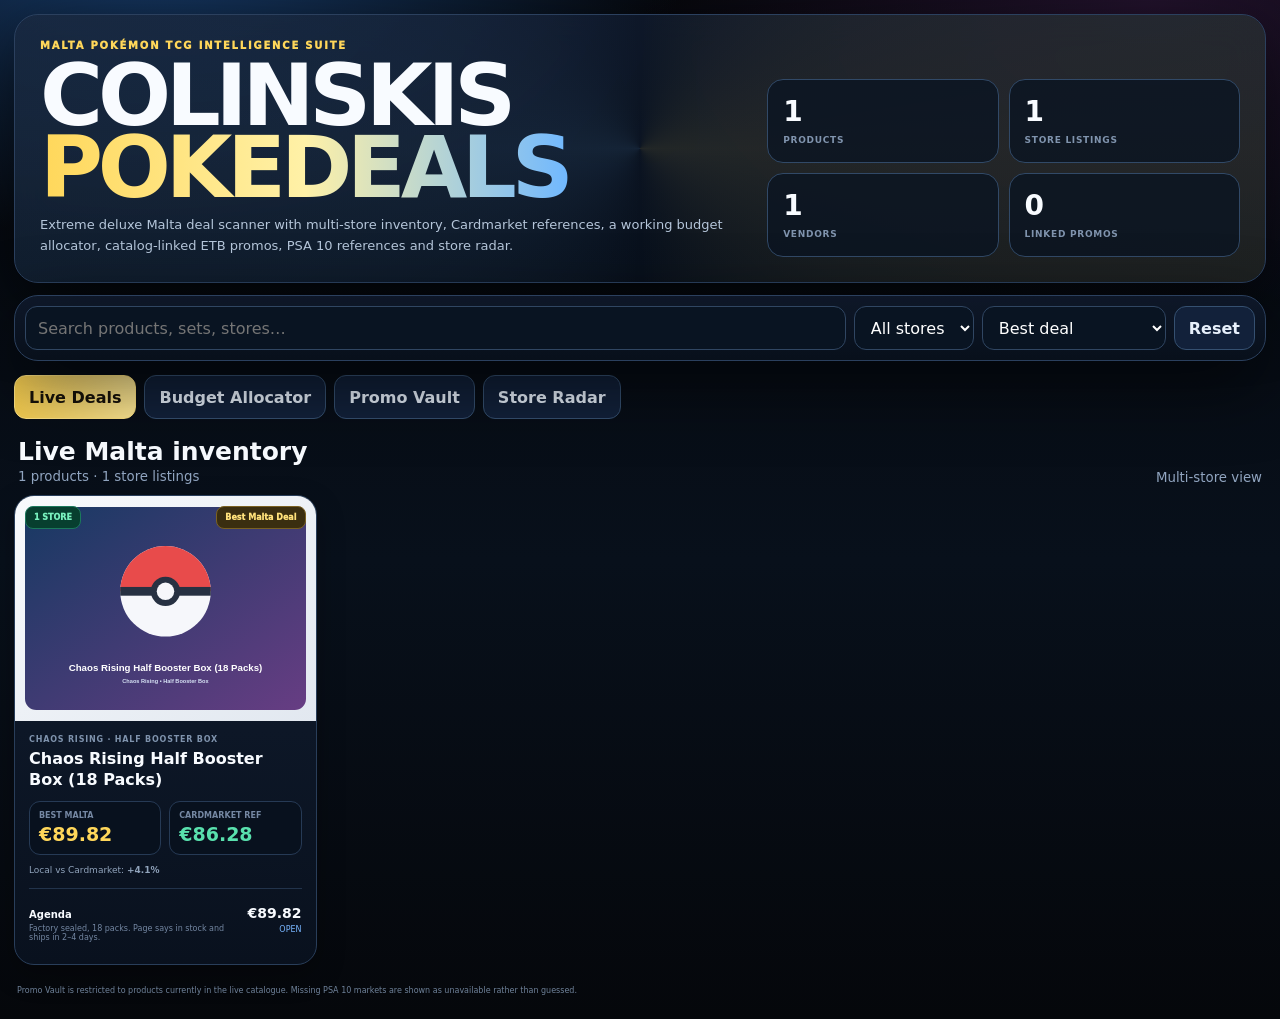
==== commit a756d12f: "fix: make promo vault catalog-linked and handle missing PSA10 honestly" ====
--- a/index.html
+++ b/index.html
@@ -1,27 +1,27 @@
 <!doctype html>
 <html lang="en"><head><meta charset="utf-8"><meta name="viewport" content="width=device-width,initial-scale=1,viewport-fit=cover"><title>Colinskis PokeDeals — Extreme Deluxe</title>
 <style>
-:root{--bg:#05070b;--panel:#0a1320;--panel2:#101c2f;--line:#29405f;--txt:#f8fbff;--muted:#91a5c0;--gold:#ffd75a;--blue:#70b8ff;--violet:#b99cff;--green:#59e0ad;--red:#ff7188;--shadow:0 22px 70px #0009}*{box-sizing:border-box}html{scroll-behavior:smooth}body{margin:0;background:radial-gradient(900px 520px at 12% -7%,#173d6d 0,transparent 60%),radial-gradient(850px 520px at 90% 0,#5b276d55 0,transparent 60%),linear-gradient(180deg,#05070b,#08101b 55%,#05070b);color:var(--txt);font-family:Inter,ui-sans-serif,system-ui,-apple-system,Segoe UI,sans-serif;min-height:100vh}button,input,select{font:inherit}button{cursor:pointer}a{color:inherit;text-decoration:none}.shell{max-width:1700px;margin:auto;padding:14px}.glass{background:linear-gradient(180deg,#101a2ddd,#09111ddd);border:1px solid #2b405e;border-radius:24px;box-shadow:var(--shadow);backdrop-filter:blur(18px)}.hero{padding:25px;display:grid;grid-template-columns:1.2fr .8fr;gap:18px;position:relative;overflow:hidden}.hero:before{content:"";position:absolute;inset:-40%;background:conic-gradient(from 180deg,transparent,#6eb7ff18,transparent,#ffd75a18,transparent);animation:spin 22s linear infinite}.hero>*{position:relative}@keyframes spin{to{transform:rotate(360deg)}}.kicker{font-size:10px;font-weight:950;letter-spacing:.18em;color:var(--gold);text-transform:uppercase}h1{margin:8px 0 12px;font-size:clamp(42px,7vw,86px);line-height:.84;letter-spacing:-.06em}h1 span{background:linear-gradient(90deg,var(--gold),#fff1a7,var(--blue));-webkit-background-clip:text;color:transparent}.hero p{margin:0;max-width:820px;color:#b5c6da;font-size:13px;line-height:1.6}.stats{display:grid;grid-template-columns:1fr 1fr;gap:10px;align-self:end}.stat{padding:15px;border-radius:16px;border:1px solid #314967;background:#0a1422cc}.stat b{display:block;font-size:28px}.stat span{font-size:9px;color:#8094ae;font-weight:900;text-transform:uppercase;letter-spacing:.08em}.toolbar{position:sticky;top:5px;z-index:20;margin-top:12px;padding:10px;display:grid;grid-template-columns:minmax(220px,1fr) auto auto auto;gap:8px}.toolbar input,.toolbar select,.budgetbar input,.budgetbar select,.promoTools input,.promoTools select{height:44px;border-radius:12px;border:1px solid #304662;background:#091422;color:white;padding:0 12px;outline:none}.toolbar button,.tab,.budgetbar button,.promoTools button{height:44px;border-radius:12px;border:1px solid #355070;background:#12213a;color:#e7f0fb;padding:0 14px;font-weight:900}.tabs{display:flex;gap:8px;flex-wrap:wrap;margin:14px 0}.tab.active{background:linear-gradient(90deg,#f2ca4e,#ffe995);border-color:#ffe382;color:#17120a}.section{display:none}.section.active{display:block}.headline{display:flex;justify-content:space-between;align-items:end;gap:12px;margin:18px 4px 10px}.headline h2{font-size:25px;margin:0;letter-spacing:-.03em}.headline small{color:var(--muted)}.grid{display:grid;grid-template-columns:repeat(auto-fill,minmax(290px,1fr));gap:14px}.card{border:1px solid #293e5a;border-radius:20px;background:linear-gradient(180deg,#111d30,#09111e);overflow:hidden;box-shadow:0 10px 28px #0004;transition:.18s}.card:hover{transform:translateY(-3px);border-color:#5577a5}.art{height:225px;background:linear-gradient(145deg,#f8fafc,#e2e8f0);display:flex;align-items:center;justify-content:center;position:relative;overflow:hidden}.art img{width:100%;height:100%;object-fit:contain;padding:10px}.badge{position:absolute;top:10px;left:10px;padding:6px 8px;border-radius:8px;border:1px solid #1b795c;background:#073f2f;color:#78f0bd;font-size:8px;font-weight:950}.badge.r{left:auto;right:10px;border-color:#7a6122;background:#3a2e10;color:#ffe17a}.body{padding:14px}.eyebrow{font-size:8px;letter-spacing:.1em;color:#7f93ad;text-transform:uppercase;font-weight:900}.card h3{margin:5px 0 11px;font-size:16px;line-height:1.28;min-height:40px}.priceRow{display:grid;grid-template-columns:1fr 1fr;gap:8px}.pricebox{border:1px solid #263a55;background:#08111e;border-radius:11px;padding:9px}.pricebox span{display:block;color:#7588a3;font-size:8px;font-weight:900;text-transform:uppercase}.pricebox b{display:block;margin-top:3px;font-size:19px}.gold{color:var(--gold)}.green{color:var(--green)}.psa{color:#ffdc69}.meta{font-size:9px;color:#91a4bc;line-height:1.5;margin-top:9px}.offers{margin-top:10px;border-top:1px solid #22334b;padding-top:6px}.offer{display:grid;grid-template-columns:1fr auto;gap:8px;padding:8px 0;border-bottom:1px solid #1d2d43}.offer:last-child{border:0}.offer b{font-size:10px}.offer small{display:block;color:#7386a1;font-size:8px;margin-top:2px}.offer strong{font-size:14px}.offer a{display:block;color:#79b6ff;font-size:8px;text-align:right;margin-top:3px}.empty{grid-column:1/-1;padding:42px 20px;border:1px dashed #35516f;border-radius:18px;text-align:center;color:#8ca0ba}.budget{padding:18px}.budgetTop{display:grid;grid-template-columns:1.1fr .9fr;gap:14px}.budgetbox{padding:18px;border:1px solid #2d425f;border-radius:18px;background:linear-gradient(160deg,#10203a,#09131f)}.budgetbox h2{font-size:27px;margin:0 0 5px}.budgetbox p{font-size:10px;color:#91a5bf;line-height:1.55;margin:0}.budgetbar{display:flex;gap:8px;flex-wrap:wrap;margin-top:14px}.budgetbar input{width:150px}.budgetbar button{background:linear-gradient(90deg,#ffd75a,#ffec9f);color:#17120a;border-color:#ffe47f}.bigNum{font-size:48px;font-weight:950;letter-spacing:-.04em;margin-top:10px}.ring{height:11px;background:#1c2b42;border-radius:999px;overflow:hidden;margin-top:10px}.ring i{display:block;height:100%;background:linear-gradient(90deg,var(--blue),var(--violet),var(--gold));width:0}.allocGrid{display:grid;grid-template-columns:repeat(auto-fit,minmax(230px,1fr));gap:10px;margin-top:14px}.alloc{border:1px solid #2b405d;background:#0a1422;border-radius:14px;padding:12px}.alloc b{font-size:12px}.alloc .line{display:flex;justify-content:space-between;gap:8px;margin-top:8px;font-size:9px;color:#90a4bd}.alloc strong{font-size:18px;color:var(--gold)}.promoHero{padding:22px;border:1px solid #725b20;border-radius:22px;background:radial-gradient(circle at 85% 10%,#ffd75a20,transparent 25%),linear-gradient(120deg,#281f0b,#131825 55%,#28113f);margin-bottom:12px}.promoHero h2{font-size:32px;margin:0 0 6px}.promoHero p{font-size:11px;color:#c1b9a7;line-height:1.55;margin:0}.promoTools{display:grid;grid-template-columns:minmax(180px,1fr) auto auto;gap:8px;margin:12px 0}.promoGrid{display:grid;grid-template-columns:repeat(auto-fill,minmax(270px,1fr));gap:14px}.promo{border-color:#6a5726;background:linear-gradient(180deg,#1e190d,#0b1320);position:relative}.promo .art{height:250px;background:radial-gradient(circle at 50% 35%,#ffffff 0,#e7e5df 60%,#c9c4b7 100%)}.promoPlaceholder{width:74%;height:82%;border-radius:18px;background:linear-gradient(145deg,#131a28,#24324b);box-shadow:0 20px 50px #0007;border:8px solid #e2c55f;display:flex;align-items:center;justify-content:center;text-align:center;padding:18px;color:white;font-weight:950;font-size:22px;line-height:1.05}.promo .sourceLink{display:block;margin-top:10px;padding:8px 9px;border-radius:9px;border:1px solid #5b4c23;background:#302810;color:#f7da78;text-align:center;font-size:8px;font-weight:950}.verified{display:inline-flex;align-items:center;gap:5px;margin-top:8px;padding:5px 7px;border-radius:999px;background:#0c3829;border:1px solid #17664c;color:#72e6b7;font-size:7px;font-weight:950}.usd{font-size:7px;color:#6f829c;margin-top:3px}.vendorGrid{display:grid;grid-template-columns:repeat(auto-fill,minmax(210px,1fr));gap:10px}.vendorCard{border:1px solid #2a405d;border-radius:15px;background:#0b1524;padding:14px}.vendorCard b{font-size:12px}.vendorCard small{display:block;color:#7d91ab;font-size:8px;margin-top:5px}.error{padding:14px;border-radius:14px;background:#37151e;border:1px solid #733044;color:#ffb1bf;margin:10px 0;font-size:10px;display:none}.foot{font-size:8px;color:#6f829a;line-height:1.5;margin:20px 3px 8px}@media(max-width:900px){.hero,.budgetTop{grid-template-columns:1fr}.stats{grid-template-columns:repeat(4,1fr)}.toolbar{grid-template-columns:1fr 1fr}.toolbar input{grid-column:1/-1}.promoTools{grid-template-columns:1fr 1fr}.promoTools input{grid-column:1/-1}}@media(max-width:600px){.shell{padding:10px}.hero{padding:18px}.stats{grid-template-columns:1fr 1fr}.toolbar{grid-template-columns:1fr 1fr;top:4px}.toolbar input{grid-column:1/-1}.toolbar select,.toolbar button{width:100%;min-width:0}.grid,.promoGrid{grid-template-columns:1fr}.budgetbar>*{width:100%!important}.promoTools{grid-template-columns:1fr 1fr}.promoTools input{grid-column:1/-1}.headline{align-items:start}.promoHero h2{font-size:26px}}
+:root{--bg:#05070b;--panel:#0b1422;--line:#2b405e;--txt:#f8fbff;--muted:#91a5c0;--gold:#ffd75a;--blue:#70b8ff;--violet:#b99cff;--green:#59e0ad;--red:#ff7188;--shadow:0 22px 70px #0009}*{box-sizing:border-box}html{scroll-behavior:smooth}body{margin:0;background:radial-gradient(900px 520px at 12% -7%,#173d6d 0,transparent 60%),radial-gradient(850px 520px at 90% 0,#5b276d55 0,transparent 60%),linear-gradient(180deg,#05070b,#08101b 55%,#05070b);color:var(--txt);font-family:Inter,ui-sans-serif,system-ui,-apple-system,Segoe UI,sans-serif;min-height:100vh}button,input,select{font:inherit}button{cursor:pointer}a{color:inherit;text-decoration:none}.shell{max-width:1700px;margin:auto;padding:14px}.glass{background:linear-gradient(180deg,#101a2ddd,#09111ddd);border:1px solid var(--line);border-radius:24px;box-shadow:var(--shadow);backdrop-filter:blur(18px)}.hero{padding:25px;display:grid;grid-template-columns:1.2fr .8fr;gap:18px;position:relative;overflow:hidden}.hero:before{content:"";position:absolute;inset:-40%;background:conic-gradient(from 180deg,transparent,#6eb7ff18,transparent,#ffd75a18,transparent);animation:spin 22s linear infinite}.hero>*{position:relative}@keyframes spin{to{transform:rotate(360deg)}}.kicker{font-size:10px;font-weight:950;letter-spacing:.18em;color:var(--gold);text-transform:uppercase}h1{margin:8px 0 12px;font-size:clamp(42px,7vw,86px);line-height:.84;letter-spacing:-.06em}h1 span{background:linear-gradient(90deg,var(--gold),#fff1a7,var(--blue));-webkit-background-clip:text;color:transparent}.hero p{margin:0;max-width:820px;color:#b5c6da;font-size:13px;line-height:1.6}.stats{display:grid;grid-template-columns:1fr 1fr;gap:10px;align-self:end}.stat{padding:15px;border-radius:16px;border:1px solid #314967;background:#0a1422cc}.stat b{display:block;font-size:28px}.stat span{font-size:9px;color:#8094ae;font-weight:900;text-transform:uppercase;letter-spacing:.08em}.toolbar{position:sticky;top:5px;z-index:20;margin-top:12px;padding:10px;display:grid;grid-template-columns:minmax(220px,1fr) auto auto auto;gap:8px}.toolbar input,.toolbar select,.budgetbar input,.budgetbar select,.promoTools input,.promoTools select{height:44px;border-radius:12px;border:1px solid #304662;background:#091422;color:#fff;padding:0 12px;outline:none}.toolbar button,.tab,.budgetbar button,.promoTools button{height:44px;border-radius:12px;border:1px solid #355070;background:#12213a;color:#e7f0fb;padding:0 14px;font-weight:900}.tabs{display:flex;gap:8px;flex-wrap:wrap;margin:14px 0}.tab.active{background:linear-gradient(90deg,#f2ca4e,#ffe995);border-color:#ffe382;color:#17120a}.section{display:none}.section.active{display:block}.headline{display:flex;justify-content:space-between;align-items:end;gap:12px;margin:18px 4px 10px}.headline h2{font-size:25px;margin:0}.headline small{color:var(--muted)}.grid{display:grid;grid-template-columns:repeat(auto-fill,minmax(290px,1fr));gap:14px}.card{border:1px solid #293e5a;border-radius:20px;background:linear-gradient(180deg,#111d30,#09111e);overflow:hidden;box-shadow:0 10px 28px #0004;transition:.18s}.card:hover{transform:translateY(-3px);border-color:#5577a5}.art{height:225px;background:linear-gradient(145deg,#f8fafc,#e2e8f0);display:flex;align-items:center;justify-content:center;position:relative;overflow:hidden}.art img{width:100%;height:100%;object-fit:contain;padding:10px}.badge{position:absolute;top:10px;left:10px;padding:6px 8px;border-radius:8px;border:1px solid #1b795c;background:#073f2f;color:#78f0bd;font-size:8px;font-weight:950}.badge.r{left:auto;right:10px;border-color:#7a6122;background:#3a2e10;color:#ffe17a}.body{padding:14px}.eyebrow{font-size:8px;letter-spacing:.1em;color:#7f93ad;text-transform:uppercase;font-weight:900}.card h3{margin:5px 0 11px;font-size:16px;line-height:1.28;min-height:40px}.priceRow{display:grid;grid-template-columns:1fr 1fr;gap:8px}.pricebox{border:1px solid #263a55;background:#08111e;border-radius:11px;padding:9px}.pricebox span{display:block;color:#7588a3;font-size:8px;font-weight:900;text-transform:uppercase}.pricebox b{display:block;margin-top:3px;font-size:19px}.gold{color:var(--gold)}.green{color:var(--green)}.psa{color:#ffdc69}.meta{font-size:9px;color:#91a4bc;line-height:1.5;margin-top:9px}.offers{margin-top:10px;border-top:1px solid #22334b;padding-top:6px}.offer{display:grid;grid-template-columns:1fr auto;gap:8px;padding:8px 0;border-bottom:1px solid #1d2d43}.offer:last-child{border:0}.offer b{font-size:10px}.offer small{display:block;color:#7386a1;font-size:8px;margin-top:2px}.offer strong{font-size:14px}.offer a{display:block;color:#79b6ff;font-size:8px;text-align:right;margin-top:3px}.empty{grid-column:1/-1;padding:42px 20px;border:1px dashed #35516f;border-radius:18px;text-align:center;color:#8ca0ba}.budget{padding:18px}.budgetTop{display:grid;grid-template-columns:1.1fr .9fr;gap:14px}.budgetbox{padding:18px;border:1px solid #2d425f;border-radius:18px;background:linear-gradient(160deg,#10203a,#09131f)}.budgetbox h2{font-size:27px;margin:0 0 5px}.budgetbox p{font-size:10px;color:#91a5bf;line-height:1.55;margin:0}.budgetbar{display:flex;gap:8px;flex-wrap:wrap;margin-top:14px}.budgetbar input{width:150px}.budgetbar button{background:linear-gradient(90deg,#ffd75a,#ffec9f);color:#17120a;border-color:#ffe47f}.bigNum{font-size:48px;font-weight:950;letter-spacing:-.04em;margin-top:10px}.ring{height:11px;background:#1c2b42;border-radius:999px;overflow:hidden;margin-top:10px}.ring i{display:block;height:100%;background:linear-gradient(90deg,var(--blue),var(--violet),var(--gold));width:0}.allocGrid{display:grid;grid-template-columns:repeat(auto-fit,minmax(230px,1fr));gap:10px;margin-top:14px}.alloc{border:1px solid #2b405d;background:#0a1422;border-radius:14px;padding:12px}.alloc b{font-size:12px}.alloc .line{display:flex;justify-content:space-between;gap:8px;margin-top:8px;font-size:9px;color:#90a4bd}.alloc strong{font-size:18px;color:var(--gold)}.promoHero{padding:22px;border:1px solid #725b20;border-radius:22px;background:radial-gradient(circle at 85% 10%,#ffd75a20,transparent 25%),linear-gradient(120deg,#281f0b,#131825 55%,#28113f);margin-bottom:12px}.promoHero h2{font-size:32px;margin:0 0 6px}.promoHero p{font-size:11px;color:#c1b9a7;line-height:1.55;margin:0}.promoTools{display:grid;grid-template-columns:minmax(180px,1fr) auto auto;gap:8px;margin:12px 0}.promoGrid{display:grid;grid-template-columns:repeat(auto-fill,minmax(270px,1fr));gap:14px}.promo{border-color:#6a5726;background:linear-gradient(180deg,#1e190d,#0b1320)}.promo .art{height:250px;background:radial-gradient(circle at 50% 35%,#fff 0,#e7e5df 60%,#c9c4b7 100%)}.promoPlaceholder{width:74%;height:82%;border-radius:18px;background:linear-gradient(145deg,#131a28,#24324b);box-shadow:0 20px 50px #0007;border:8px solid #e2c55f;display:flex;flex-direction:column;align-items:center;justify-content:center;text-align:center;padding:18px;color:#fff;font-weight:950;font-size:22px;line-height:1.05}.sourceLink{display:block;margin-top:10px;padding:8px 9px;border-radius:9px;border:1px solid #5b4c23;background:#302810;color:#f7da78;text-align:center;font-size:8px;font-weight:950}.verified{display:inline-flex;align-items:center;gap:5px;margin-top:8px;padding:5px 7px;border-radius:999px;background:#0c3829;border:1px solid #17664c;color:#72e6b7;font-size:7px;font-weight:950}.missing{display:inline-flex;margin-top:8px;padding:5px 7px;border-radius:999px;background:#38290c;border:1px solid #73581c;color:#ffd978;font-size:7px;font-weight:950}.usd{font-size:7px;color:#6f829c;margin-top:3px}.vendorGrid{display:grid;grid-template-columns:repeat(auto-fill,minmax(210px,1fr));gap:10px}.vendorCard{border:1px solid #2a405d;border-radius:15px;background:#0b1524;padding:14px}.vendorCard b{font-size:12px}.vendorCard small{display:block;color:#7d91ab;font-size:8px;margin-top:5px}.error{padding:14px;border-radius:14px;background:#37151e;border:1px solid #733044;color:#ffb1bf;margin:10px 0;font-size:10px;display:none}.foot{font-size:8px;color:#6f829a;line-height:1.5;margin:20px 3px 8px}@media(max-width:900px){.hero,.budgetTop{grid-template-columns:1fr}.stats{grid-template-columns:repeat(4,1fr)}.toolbar{grid-template-columns:1fr 1fr}.toolbar input{grid-column:1/-1}.promoTools{grid-template-columns:1fr 1fr}.promoTools input{grid-column:1/-1}}@media(max-width:600px){.shell{padding:10px}.hero{padding:18px}.stats{grid-template-columns:1fr 1fr}.toolbar{grid-template-columns:1fr 1fr;top:4px}.toolbar input{grid-column:1/-1}.toolbar select,.toolbar button{width:100%;min-width:0}.grid,.promoGrid{grid-template-columns:1fr}.budgetbar>*{width:100%!important}.promoTools{grid-template-columns:1fr 1fr}.promoTools input{grid-column:1/-1}.headline{align-items:start}.promoHero h2{font-size:26px}}
 </style></head><body><div class="shell">
-<section class="hero glass"><div><div class="kicker">Malta Pokémon TCG Intelligence Suite</div><h1>COLINSKIS <span>POKEDEALS</span></h1><p>Extreme deluxe Malta deal scanner with multi-store inventory, Cardmarket references, a working budget allocator, researched promo prices, PSA 10 references and store radar.</p></div><div class="stats"><div class="stat"><b id="sProducts">—</b><span>Products</span></div><div class="stat"><b id="sOffers">—</b><span>Store listings</span></div><div class="stat"><b id="sVendors">—</b><span>Vendors</span></div><div class="stat"><b id="sPromos">—</b><span>Promo cards</span></div></div></section>
+<section class="hero glass"><div><div class="kicker">Malta Pokémon TCG Intelligence Suite</div><h1>COLINSKIS <span>POKEDEALS</span></h1><p>Extreme deluxe Malta deal scanner with multi-store inventory, Cardmarket references, a working budget allocator, catalog-linked ETB promos, PSA 10 references and store radar.</p></div><div class="stats"><div class="stat"><b id="sProducts">—</b><span>Products</span></div><div class="stat"><b id="sOffers">—</b><span>Store listings</span></div><div class="stat"><b id="sVendors">—</b><span>Vendors</span></div><div class="stat"><b id="sPromos">—</b><span>Linked promos</span></div></div></section>
 <div id="fatal" class="error"></div>
 <div class="toolbar glass"><input id="search" placeholder="Search products, sets, stores…"><select id="vendor"><option value="All">All stores</option></select><select id="sort"><option value="deal">Best deal</option><option value="cheap">Lowest price</option><option value="vendors">Most stores</option><option value="potential">Highest potential</option></select><button id="reset">Reset</button></div>
 <div class="tabs"><button class="tab active" data-tab="deals">Live Deals</button><button class="tab" data-tab="budget">Budget Allocator</button><button class="tab" data-tab="promos">Promo Vault</button><button class="tab" data-tab="vendors">Store Radar</button></div>
 <section id="deals" class="section active"><div class="headline"><div><h2>Live Malta inventory</h2><small id="dealCount">Loading…</small></div><small>Multi-store view</small></div><div class="grid" id="dealGrid"></div></section>
 <section id="budget" class="section"><div class="budget glass"><div class="budgetTop"><div class="budgetbox"><h2>Budget Allocator</h2><p>Builds a basket only from currently loaded products. Balanced mixes deal quality, collector potential and pack count; the other modes optimize their target.</p><div class="budgetbar"><input id="budgetAmount" type="number" min="1" step="1" value="100"><select id="budgetMode"><option value="balanced">Balanced</option><option value="value">Maximum Value</option><option value="rip">Maximum Packs</option><option value="collector">Collector Upside</option></select><button id="runBudget">Build My Basket</button></div></div><div class="budgetbox"><div class="eyebrow">Allocated</div><div class="bigNum" id="allocated">€0.00</div><div class="meta" id="budgetMeta">Set a budget and run the allocator.</div><div class="ring"><i id="budgetRing"></i></div></div></div><div class="allocGrid" id="allocGrid"></div></div></section>
-<section id="promos" class="section"><div class="promoHero"><div class="kicker">AUTO-RESEARCHED COLLECTOR LAYER</div><h2>Promo Vault — Raw + PSA 10</h2><p>No manual entry required. These promo cards and market prices are researched into the repo by the tool. Raw and PSA 10 values are stored with source, check date and original USD market value; EUR is converted using the recorded FX snapshot.</p></div><div class="promoTools"><input id="promoSearch" placeholder="Search Pikachu, Mew, #052, Pokémon Center…"><select id="promoSort"><option value="psa">Highest PSA 10</option><option value="raw">Highest raw</option><option value="name">Name A–Z</option></select><button id="promoReset">Reset</button></div><div class="promoGrid" id="promoGrid"></div></section>
+<section id="promos" class="section"><div class="promoHero"><div class="kicker">CATALOG-LINKED ONLY</div><h2>Promo Vault — ETB Promos</h2><p>Only promo cards you can actually obtain from Elite Trainer Boxes currently present in this PokeDeals catalogue. No random promos. Every card shows which exact product gives it, raw market price and PSA 10 market data when a verified market exists.</p></div><div class="promoTools"><input id="promoSearch" placeholder="Search Fennekin, Zarude, Tyrunt, Charcadet, set…"><select id="promoSort"><option value="psa">Highest PSA 10</option><option value="raw">Highest raw</option><option value="name">Name A–Z</option></select><button id="promoReset">Reset</button></div><div class="promoGrid" id="promoGrid"></div></section>
 <section id="vendors" class="section"><div class="headline"><div><h2>Store Radar</h2><small>Stores represented by the loaded live catalogue</small></div></div><div class="vendorGrid" id="vendorGrid"></div></section>
-<div class="foot">Prices can change. Promo prices are market references researched from completed-sales based price guides. EUR display values use the FX snapshot stored with the promo dataset; original USD values remain visible on every card.</div>
+<div class="foot">Promo Vault is restricted to products currently in the live catalogue. Missing PSA 10 markets are shown as unavailable rather than guessed.</div>
 </div><script>
-'use strict';const byId=id=>document.getElementById(id);const money=n=>Number.isFinite(Number(n))?'€'+Number(n).toFixed(2):'—';const usd=n=>Number.isFinite(Number(n))?'$'+Number(n).toFixed(2):'—';const esc=s=>String(s??'').replace(/[&<>\"]/g,m=>({'&':'&amp;','<':'&lt;','>':'&gt;','\"':'&quot;'}[m]));let catalog={products:[]},products=[],promoData={cards:[]},promos=[];
-function validListings(p){return Array.isArray(p&&p.listings)?p.listings.filter(x=>Number.isFinite(Number(x&&x.price))&&Number(x.price)>0):[]}function minPrice(p){const a=validListings(p).map(x=>Number(x.price));return a.length?Math.min(...a):Infinity}function stores(p){return [...new Set(validListings(p).map(x=>x.store).filter(Boolean))]}function bestListing(p){return validListings(p).slice().sort((a,b)=>Number(a.price)-Number(b.price))[0]||null}function productScore(p){const local=minPrice(p),cm=Number(p.cm)||0,pot=Number(p.potential)||50,vc=stores(p).length,deal=cm&&local<Infinity?(cm-local)/cm*100:0;return deal*1.6+pot*.45+vc*5}function showError(msg){const e=byId('fatal');e.textContent=msg;e.style.display='block'}async function fetchJSON(path){const r=await fetch(path+'?v='+Date.now(),{cache:'no-store'});if(!r.ok)throw new Error(path+' returned '+r.status);return r.json()}
-async function load(){try{const res=await Promise.allSettled([fetchJSON('data/catalog.json'),fetchJSON('data/promos.json')]);if(res[0].status!=='fulfilled')throw res[0].reason;catalog=res[0].value;promoData=res[1].status==='fulfilled'?res[1].value:{cards:[]};products=Array.isArray(catalog.products)?catalog.products:[];promos=Array.isArray(promoData.cards)?promoData.cards:[];buildVendors();renderDeals();renderPromos();renderVendors();stats();runBudget();if(!products.length)showError('Catalogue loaded but currently contains no live products.')}catch(err){console.error(err);showError('Data load failed: '+err.message);byId('dealCount').textContent='Could not load catalogue';byId('dealGrid').innerHTML='<div class="empty">Could not load the catalogue.</div>'}}
+'use strict';const byId=id=>document.getElementById(id);const hasNum=n=>n!==null&&n!==undefined&&n!==''&&Number.isFinite(Number(n));const money=n=>hasNum(n)?'€'+Number(n).toFixed(2):'—';const usd=n=>hasNum(n)?'$'+Number(n).toFixed(2):'—';const esc=s=>String(s??'').replace(/[&<>\"]/g,m=>({'&':'&amp;','<':'&lt;','>':'&gt;','\"':'&quot;'}[m]));let catalog={products:[]},products=[],promoData={cards:[]},promos=[];
+function validListings(p){return Array.isArray(p&&p.listings)?p.listings.filter(x=>hasNum(x&&x.price)&&Number(x.price)>0):[]}function minPrice(p){const a=validListings(p).map(x=>Number(x.price));return a.length?Math.min(...a):Infinity}function stores(p){return [...new Set(validListings(p).map(x=>x.store).filter(Boolean))]}function bestListing(p){return validListings(p).slice().sort((a,b)=>Number(a.price)-Number(b.price))[0]||null}function productScore(p){const local=minPrice(p),cm=Number(p.cm)||0,pot=Number(p.potential)||50,vc=stores(p).length,deal=cm&&local<Infinity?(cm-local)/cm*100:0;return deal*1.6+pot*.45+vc*5}function showError(msg){const e=byId('fatal');e.textContent=msg;e.style.display='block'}async function fetchJSON(path){const r=await fetch(path+'?v='+Date.now(),{cache:'no-store'});if(!r.ok)throw new Error(path+' returned '+r.status);return r.json()}
+async function load(){try{const res=await Promise.allSettled([fetchJSON('data/catalog.json'),fetchJSON('data/promos.json')]);if(res[0].status!=='fulfilled')throw res[0].reason;catalog=res[0].value;promoData=res[1].status==='fulfilled'?res[1].value:{cards:[]};products=Array.isArray(catalog.products)?catalog.products:[];const liveIds=new Set(products.map(p=>p.id));const liveSets=new Set(products.map(p=>p.set).filter(Boolean));promos=(Array.isArray(promoData.cards)?promoData.cards:[]).filter(p=>(p.linked_product_id&&liveIds.has(p.linked_product_id))||(!p.linked_product_id&&p.linked_set&&liveSets.has(p.linked_set)));buildVendors();renderDeals();renderPromos();renderVendors();stats();runBudget();if(!products.length)showError('Catalogue loaded but currently contains no live products.')}catch(err){console.error(err);showError('Data load failed: '+err.message);byId('dealCount').textContent='Could not load catalogue';byId('dealGrid').innerHTML='<div class="empty">Could not load the catalogue.</div>'}}
 function buildVendors(){const vs=[...new Set(products.flatMap(stores))].sort();byId('vendor').innerHTML='<option value="All">All stores</option>'+vs.map(v=>'<option value="'+esc(v)+'">'+esc(v)+'</option>').join('')}function stats(){const vs=[...new Set(products.flatMap(stores))],offers=products.reduce((n,p)=>n+validListings(p).length,0);byId('sProducts').textContent=products.length;byId('sOffers').textContent=offers;byId('sVendors').textContent=vs.length;byId('sPromos').textContent=promos.length}
 function renderDeals(){const term=byId('search').value.toLowerCase().trim(),vf=byId('vendor').value,s=byId('sort').value;let arr=products.filter(p=>{const blob=[p.name,p.set,p.type,...stores(p)].join(' ').toLowerCase();return(!term||blob.includes(term))&&(vf==='All'||stores(p).includes(vf))});arr.sort((a,b)=>s==='cheap'?minPrice(a)-minPrice(b):s==='vendors'?stores(b).length-stores(a).length:s==='potential'?(Number(b.potential)||0)-(Number(a.potential)||0):productScore(b)-productScore(a));byId('dealCount').textContent=arr.length+' products · '+arr.reduce((n,p)=>n+validListings(p).length,0)+' store listings';byId('dealGrid').innerHTML=arr.length?arr.map(cardHTML).join(''):'<div class="empty">No products match this filter.</div>'}
-function cardHTML(p){const mp=minPrice(p),cm=Number(p.cm)||0,d=cm&&mp<Infinity?(mp-cm)/cm*100:null,offers=validListings(p).slice().sort((a,b)=>Number(a.price)-Number(b.price));return '<article class="card"><div class="art"><img loading="lazy" src="'+esc(p.img||p.fallback||'')+'" onerror="this.onerror=null;this.src=\''+esc(p.fallback||'')+'\'"><span class="badge">'+stores(p).length+' STORE'+(stores(p).length===1?'':'S')+'</span>'+(p.tag?'<span class="badge r">'+esc(p.tag)+'</span>':'')+'</div><div class="body"><div class="eyebrow">'+esc(p.set||'Pokémon TCG')+' · '+esc(p.type||'Product')+'</div><h3>'+esc(p.name||'Unknown product')+'</h3><div class="priceRow"><div class="pricebox"><span>Best Malta</span><b class="gold">'+(mp<Infinity?money(mp):'—')+'</b></div><div class="pricebox"><span>Cardmarket ref</span><b class="green">'+(cm?money(cm):'—')+'</b></div></div>'+(d!==null?'<div class="meta">Local vs Cardmarket: <b>'+(d>0?'+':'')+d.toFixed(1)+'%</b></div>':'')+'<div class="meta">Potential: <b>'+(Number(p.potential)||'—')+'</b>/100'+(p.why?' · '+esc(p.why):'')+'</div><div class="offers">'+offers.map(x=>'<div class="offer"><div><b>'+esc(x.store||'Store')+'</b><small>'+esc(x.note||x.ship||'')+'</small></div><div style="text-align:right"><strong>'+money(x.price)+'</strong>'+(x.url?'<a target="_blank" rel="noopener" href="'+esc(x.url)+'">OPEN</a>':'')+'</div></div>').join('')+'</div></div></article>'}
+function cardHTML(p){const mp=minPrice(p),cm=Number(p.cm)||0,d=cm&&mp<Infinity?(mp-cm)/cm*100:null,offers=validListings(p).slice().sort((a,b)=>Number(a.price)-Number(b.price));return '<article class="card"><div class="art"><img loading="lazy" src="'+esc(p.img||p.fallback||'')+'" onerror="this.onerror=null;this.src=\''+esc(p.fallback||'')+'\'"><span class="badge">'+stores(p).length+' STORE'+(stores(p).length===1?'':'S')+'</span>'+(p.tag?'<span class="badge r">'+esc(p.tag)+'</span>':'')+'</div><div class="body"><div class="eyebrow">'+esc(p.set||'Pokémon TCG')+' · '+esc(p.type||'Product')+'</div><h3>'+esc(p.name||'Unknown product')+'</h3><div class="priceRow"><div class="pricebox"><span>Best Malta</span><b class="gold">'+(mp<Infinity?money(mp):'—')+'</b></div><div class="pricebox"><span>Cardmarket ref</span><b class="green">'+(cm?money(cm):'—')+'</b></div></div>'+(d!==null?'<div class="meta">Local vs Cardmarket: <b>'+(d>0?'+':'')+d.toFixed(1)+'%</b></div>':'')+'<div class="offers">'+offers.map(x=>'<div class="offer"><div><b>'+esc(x.store||'Store')+'</b><small>'+esc(x.note||x.ship||'')+'</small></div><div style="text-align:right"><strong>'+money(x.price)+'</strong>'+(x.url?'<a target="_blank" rel="noopener" href="'+esc(x.url)+'">OPEN</a>':'')+'</div></div>').join('')+'</div></div></article>'}
 function unitCount(p){if(Number(p.pack_count)>0)return Number(p.pack_count);const t=String(p.type||'').toLowerCase();if(t.includes('booster pack'))return 1;if(t.includes('half booster'))return 18;if(t.includes('booster box'))return 36;if(t.includes('elite trainer'))return 9;return 1}
 function runBudget(){const budget=Math.max(0,Number(byId('budgetAmount').value)||0),mode=byId('budgetMode').value,c=products.map(p=>({p,price:minPrice(p),packs:unitCount(p)})).filter(x=>x.price>0&&Number.isFinite(x.price)&&x.price<=budget);for(const x of c){const pot=Number(x.p.potential)||50,cm=Number(x.p.cm)||0,deal=cm?Math.max(-30,Math.min(40,(cm-x.price)/cm*100)):0;x.rank=mode==='rip'?(x.packs/x.price)*120+deal:mode==='collector'?pot*1.3+deal+x.packs*.15:mode==='value'?deal*2.2+pot*.3+x.packs*.15:deal+pot*.65+x.packs*.35+stores(x.p).length*4}c.sort((a,b)=>b.rank-a.rank);let left=budget,basket=[],guard=0,cheapest=c.length?Math.min(...c.map(x=>x.price)):Infinity;while(left>=cheapest&&guard<100){guard++;const pick=c.find(x=>x.price<=left);if(!pick)break;const row=basket.find(y=>y.p===pick.p);row?row.qty++:basket.push({...pick,qty:1});left-=pick.price}const spent=budget-left;byId('allocated').textContent=money(spent);byId('budgetMeta').textContent=budget?(basket.reduce((n,x)=>n+x.qty,0)+' items · '+basket.reduce((n,x)=>n+x.qty*x.packs,0)+' estimated packs/units · '+money(left)+' left'):'Enter a budget.';byId('budgetRing').style.width=(budget?Math.min(100,spent/budget*100):0)+'%';byId('allocGrid').innerHTML=basket.length?basket.map(x=>'<div class="alloc"><b>'+esc(x.p.name)+'</b><div class="line"><span>'+x.qty+' × '+money(x.price)+'</span><strong>'+money(x.qty*x.price)+'</strong></div><div class="line"><span>'+esc((bestListing(x.p)||{}).store||'')+'</span><span>'+x.qty*x.packs+' pack/unit'+(x.qty*x.packs===1?'':'s')+'</span></div></div>').join(''):'<div class="empty">No currently loaded product fits this budget.</div>'}
-function renderPromos(){const term=byId('promoSearch').value.toLowerCase().trim(),sort=byId('promoSort').value;let arr=promos.filter(p=>!term||[p.name,p.number,p.series,p.variant].join(' ').toLowerCase().includes(term));arr.sort((a,b)=>sort==='raw'?Number(b.raw_eur)-Number(a.raw_eur):sort==='name'?String(a.name).localeCompare(String(b.name)):Number(b.psa10_eur)-Number(a.psa10_eur));byId('promoGrid').innerHTML=arr.length?arr.map(p=>'<article class="card promo"><div class="art"><div class="promoPlaceholder">'+esc(p.name)+'<br><span style="font-size:12px;color:#ffd75a;margin-top:8px">#'+esc(p.number||'')+'</span></div><span class="badge r">RESEARCHED</span></div><div class="body"><div class="eyebrow">'+esc(p.series||'Pokémon Promo')+' · #'+esc(p.number||'')+'</div><h3>'+esc(p.name)+'</h3><div class="meta" style="margin-top:-4px">'+esc(p.variant||'Promo')+'</div><div class="priceRow" style="margin-top:10px"><div class="pricebox"><span>Raw market</span><b class="gold">'+money(p.raw_eur)+'</b><div class="usd">'+usd(p.raw_usd)+' original</div></div><div class="pricebox"><span>PSA 10'+(p.psa10_estimated?' EST':' VERIFIED')+'</span><b class="psa">'+money(p.psa10_eur)+'</b><div class="usd">'+usd(p.psa10_usd)+' original</div></div></div><div class="verified">✓ SOURCE-PRICED · '+esc(p.checked||'')+'</div>'+(p.source_url?'<a class="sourceLink" target="_blank" rel="noopener" href="'+esc(p.source_url)+'">OPEN '+esc(p.source||'SOURCE').toUpperCase()+'</a>':'')+'</div></article>').join(''):'<div class="empty">No researched promos match this search.</div>'}
+function renderPromos(){const term=byId('promoSearch').value.toLowerCase().trim(),sort=byId('promoSort').value;let arr=promos.filter(p=>!term||[p.name,p.number,p.series,p.variant,p.linked_set,p.obtainable_from].join(' ').toLowerCase().includes(term));arr.sort((a,b)=>sort==='raw'?(Number(b.raw_eur)||0)-(Number(a.raw_eur)||0):sort==='name'?String(a.name).localeCompare(String(b.name)):(Number(b.psa10_eur)||-1)-(Number(a.psa10_eur)||-1));byId('promoGrid').innerHTML=arr.length?arr.map(p=>{const hasPsa=hasNum(p.psa10_eur);return '<article class="card promo"><div class="art"><div class="promoPlaceholder">'+esc(p.name)+'<span style="font-size:12px;color:#ffd75a;margin-top:8px">#'+esc(p.number||'')+'</span></div><span class="badge r">FROM '+esc(p.linked_set||'CATALOG')+'</span></div><div class="body"><div class="eyebrow">'+esc(p.series||'Pokémon Promo')+' · #'+esc(p.number||'')+'</div><h3>'+esc(p.name)+'</h3><div class="meta" style="margin-top:-4px">Get it from: <b>'+esc(p.obtainable_from||p.variant||'')+'</b></div><div class="priceRow" style="margin-top:10px"><div class="pricebox"><span>Raw market</span><b class="gold">'+money(p.raw_eur)+'</b><div class="usd">'+usd(p.raw_usd)+' original</div></div><div class="pricebox"><span>PSA 10</span><b class="psa">'+(hasPsa?money(p.psa10_eur):'NO VERIFIED MARKET')+'</b><div class="usd">'+(hasPsa?usd(p.psa10_usd)+' original':esc(p.psa10_status||'No verified PSA 10 sales'))+'</div></div></div>'+(hasPsa?'<div class="verified">✓ RAW + PSA 10 SOURCE-PRICED · '+esc(p.checked||'')+'</div>':'<div class="missing">PSA 10 NOT GUESSED · '+esc(p.checked||'')+'</div>')+(p.source_url?'<a class="sourceLink" target="_blank" rel="noopener" href="'+esc(p.source_url)+'">OPEN '+esc(p.source||'SOURCE').toUpperCase()+'</a>':'')+'</div></article>'}).join(''):'<div class="empty">No catalog-linked promos match this search.</div>'}
 function renderVendors(){const m={};products.forEach(p=>validListings(p).forEach(x=>{if(!x.store)return;m[x.store]??={count:0,min:Infinity};m[x.store].count++;m[x.store].min=Math.min(m[x.store].min,Number(x.price))}));byId('vendorGrid').innerHTML=Object.entries(m).sort((a,b)=>b[1].count-a[1].count).map(([name,v])=>'<div class="vendorCard"><b>'+esc(name)+'</b><small>'+v.count+' listings · cheapest '+money(v.min)+'</small></div>').join('')||'<div class="empty">No vendors loaded.</div>'}
 byId('runBudget').addEventListener('click',runBudget);byId('budgetMode').addEventListener('change',runBudget);byId('search').addEventListener('input',renderDeals);byId('vendor').addEventListener('change',renderDeals);byId('sort').addEventListener('change',renderDeals);byId('reset').addEventListener('click',()=>{byId('search').value='';byId('vendor').value='All';byId('sort').value='deal';renderDeals()});byId('promoSearch').addEventListener('input',renderPromos);byId('promoSort').addEventListener('change',renderPromos);byId('promoReset').addEventListener('click',()=>{byId('promoSearch').value='';byId('promoSort').value='psa';renderPromos()});document.querySelectorAll('.tab').forEach(btn=>btn.addEventListener('click',()=>{document.querySelectorAll('.tab').forEach(x=>x.classList.toggle('active',x===btn));document.querySelectorAll('.section').forEach(s=>s.classList.toggle('active',s.id===btn.dataset.tab));if(btn.dataset.tab==='budget')runBudget();if(btn.dataset.tab==='promos')renderPromos()}));load();
 </script></body></html>
